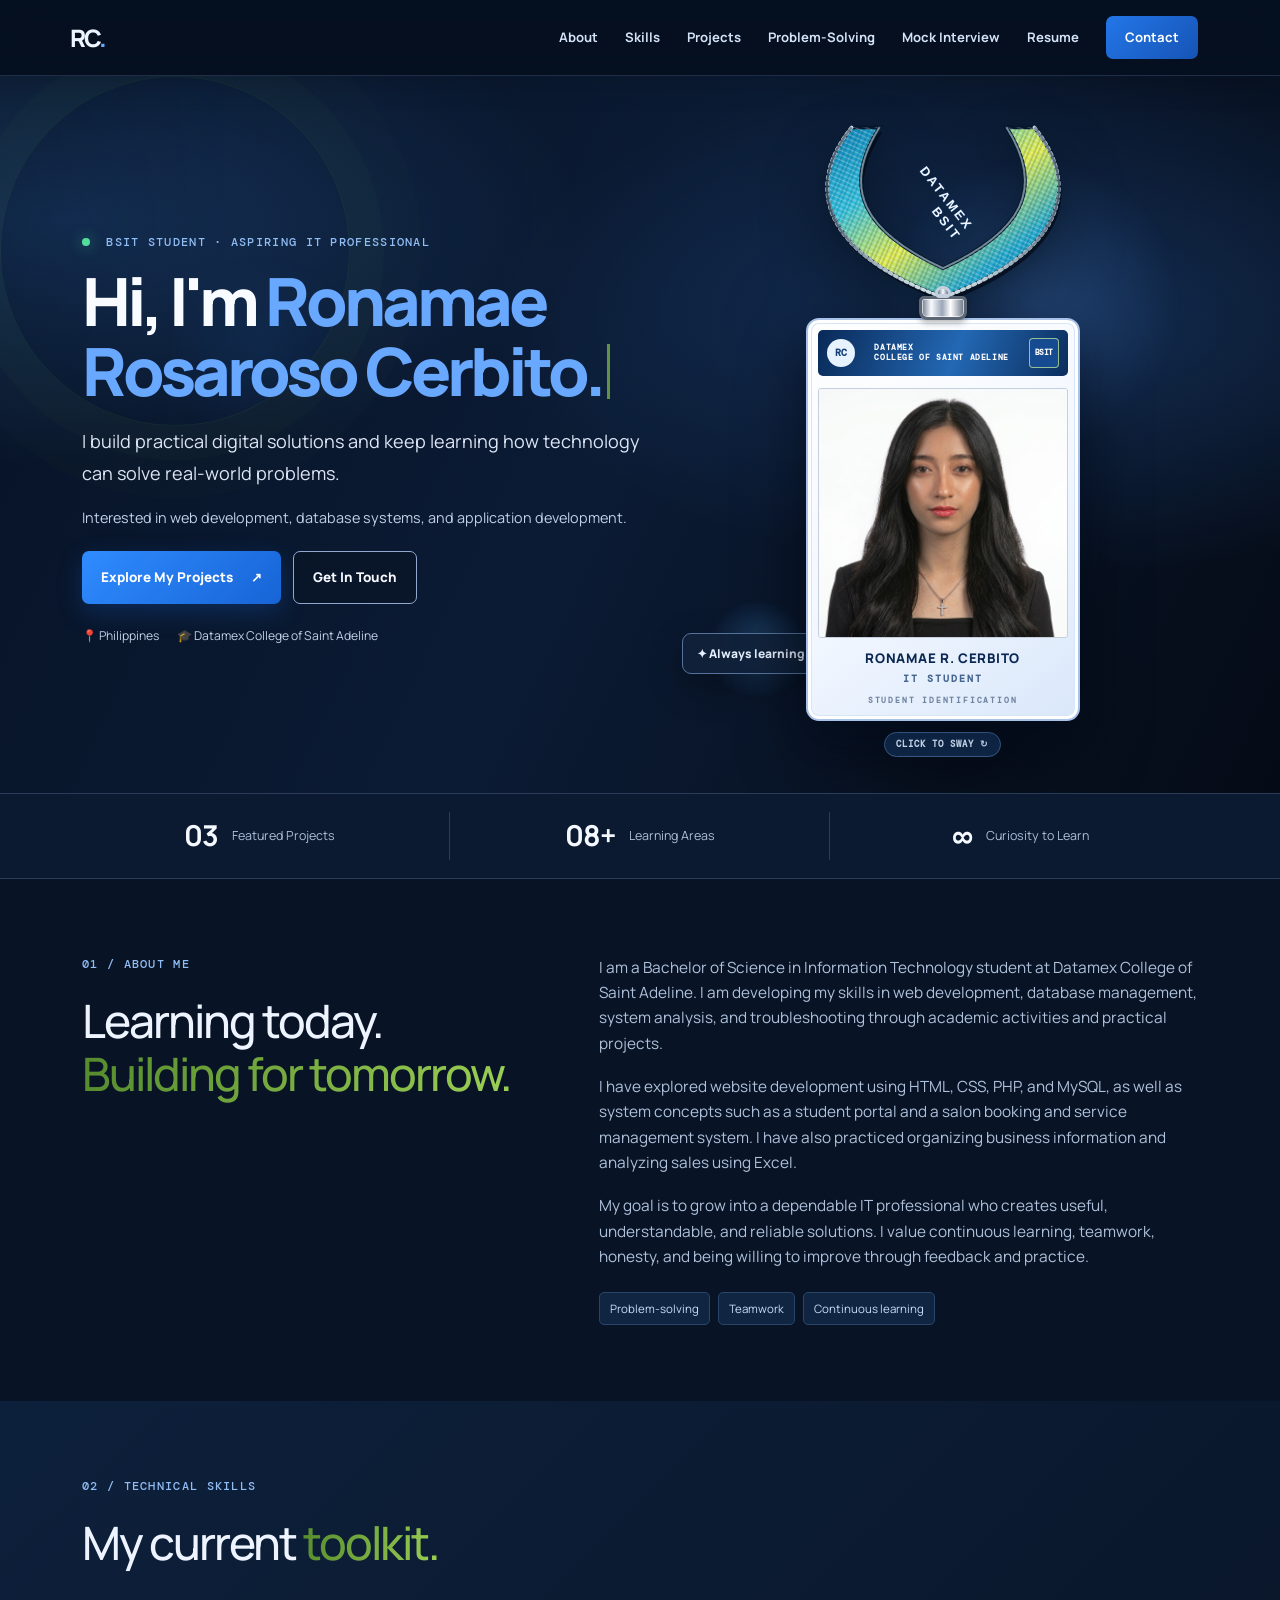
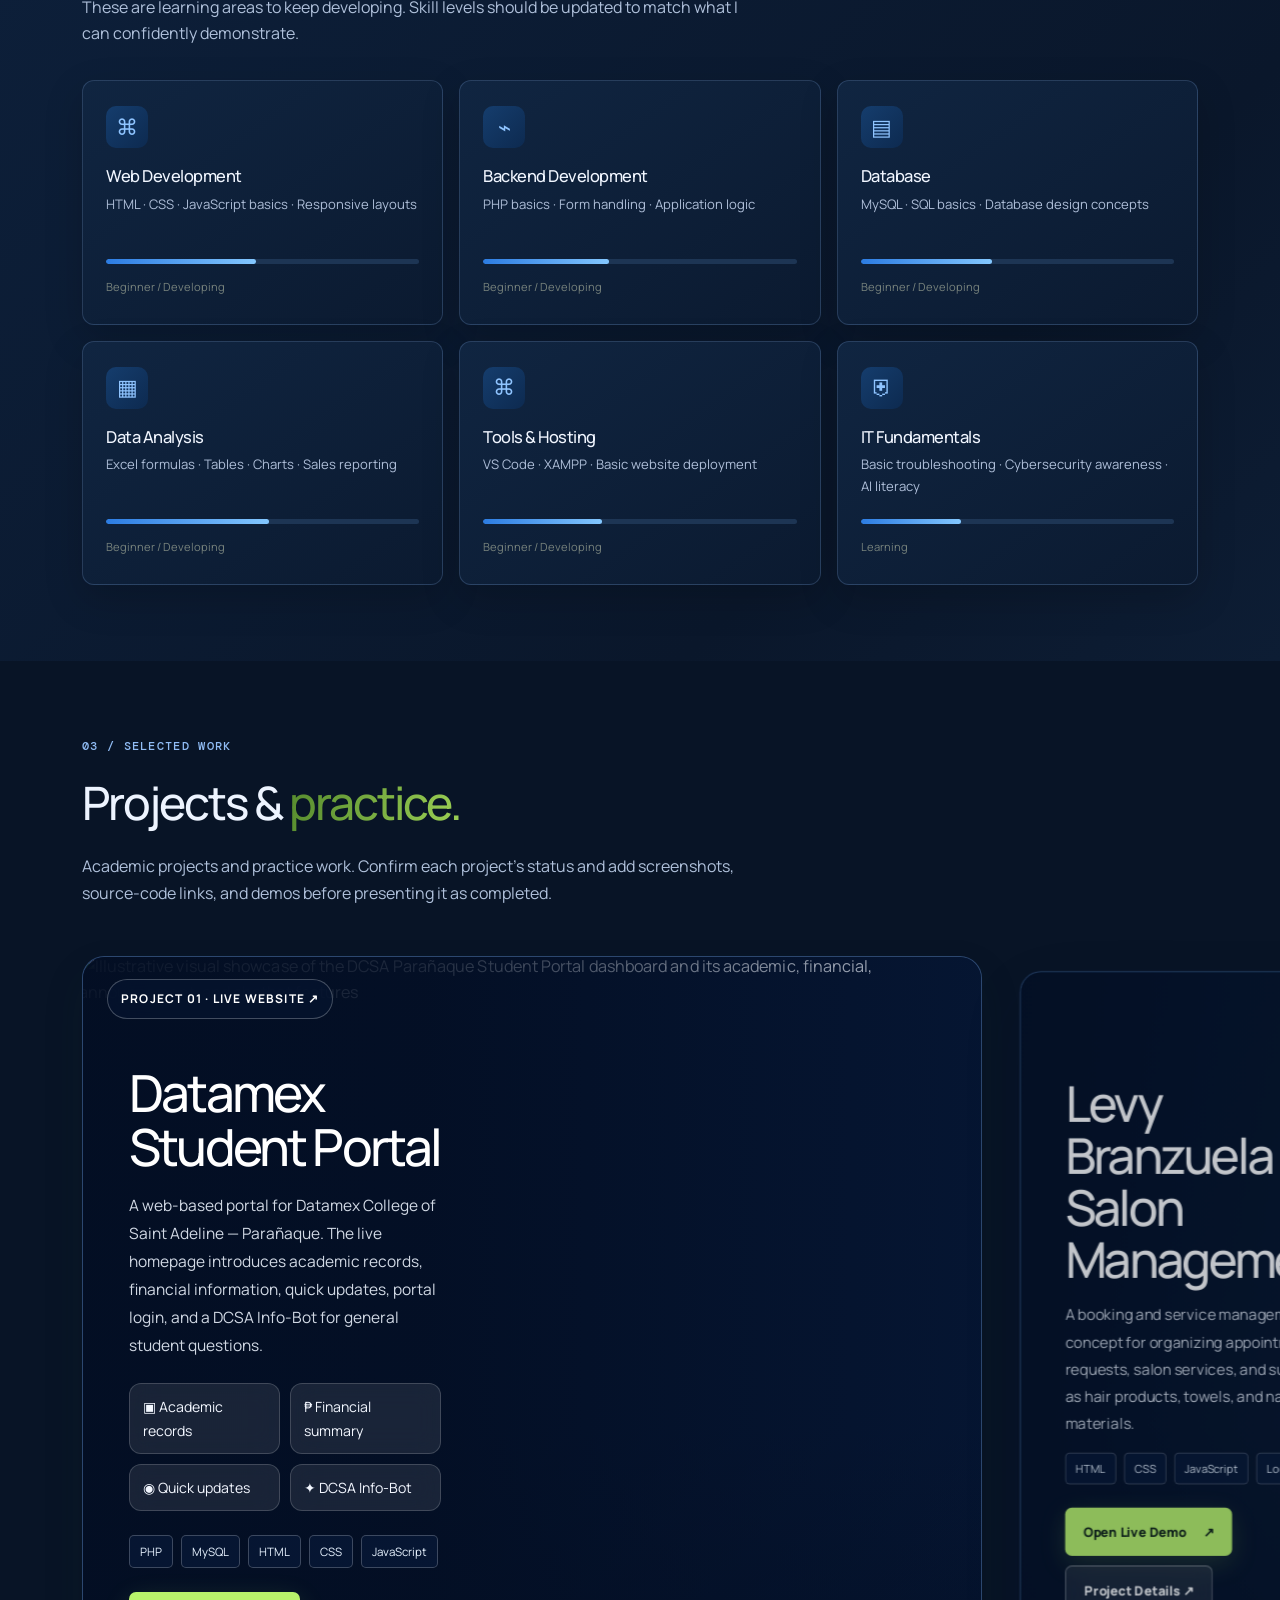
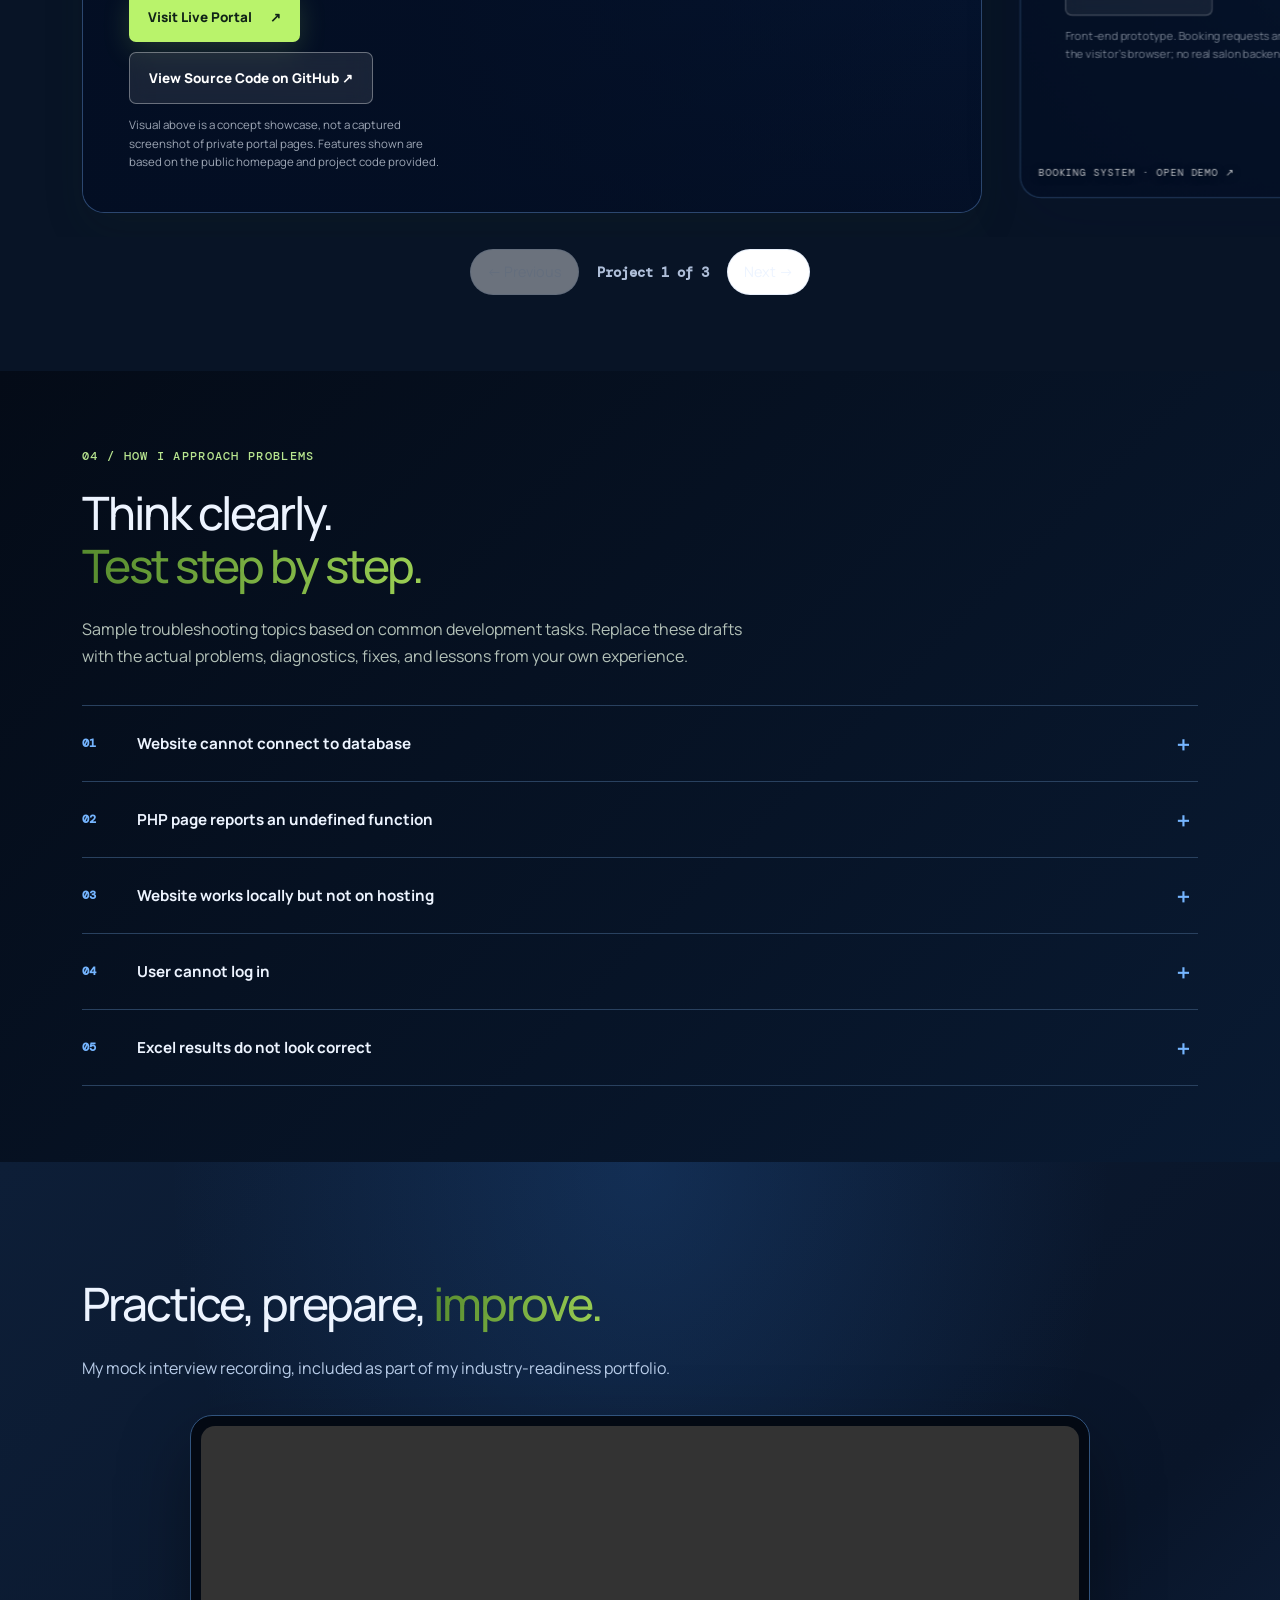
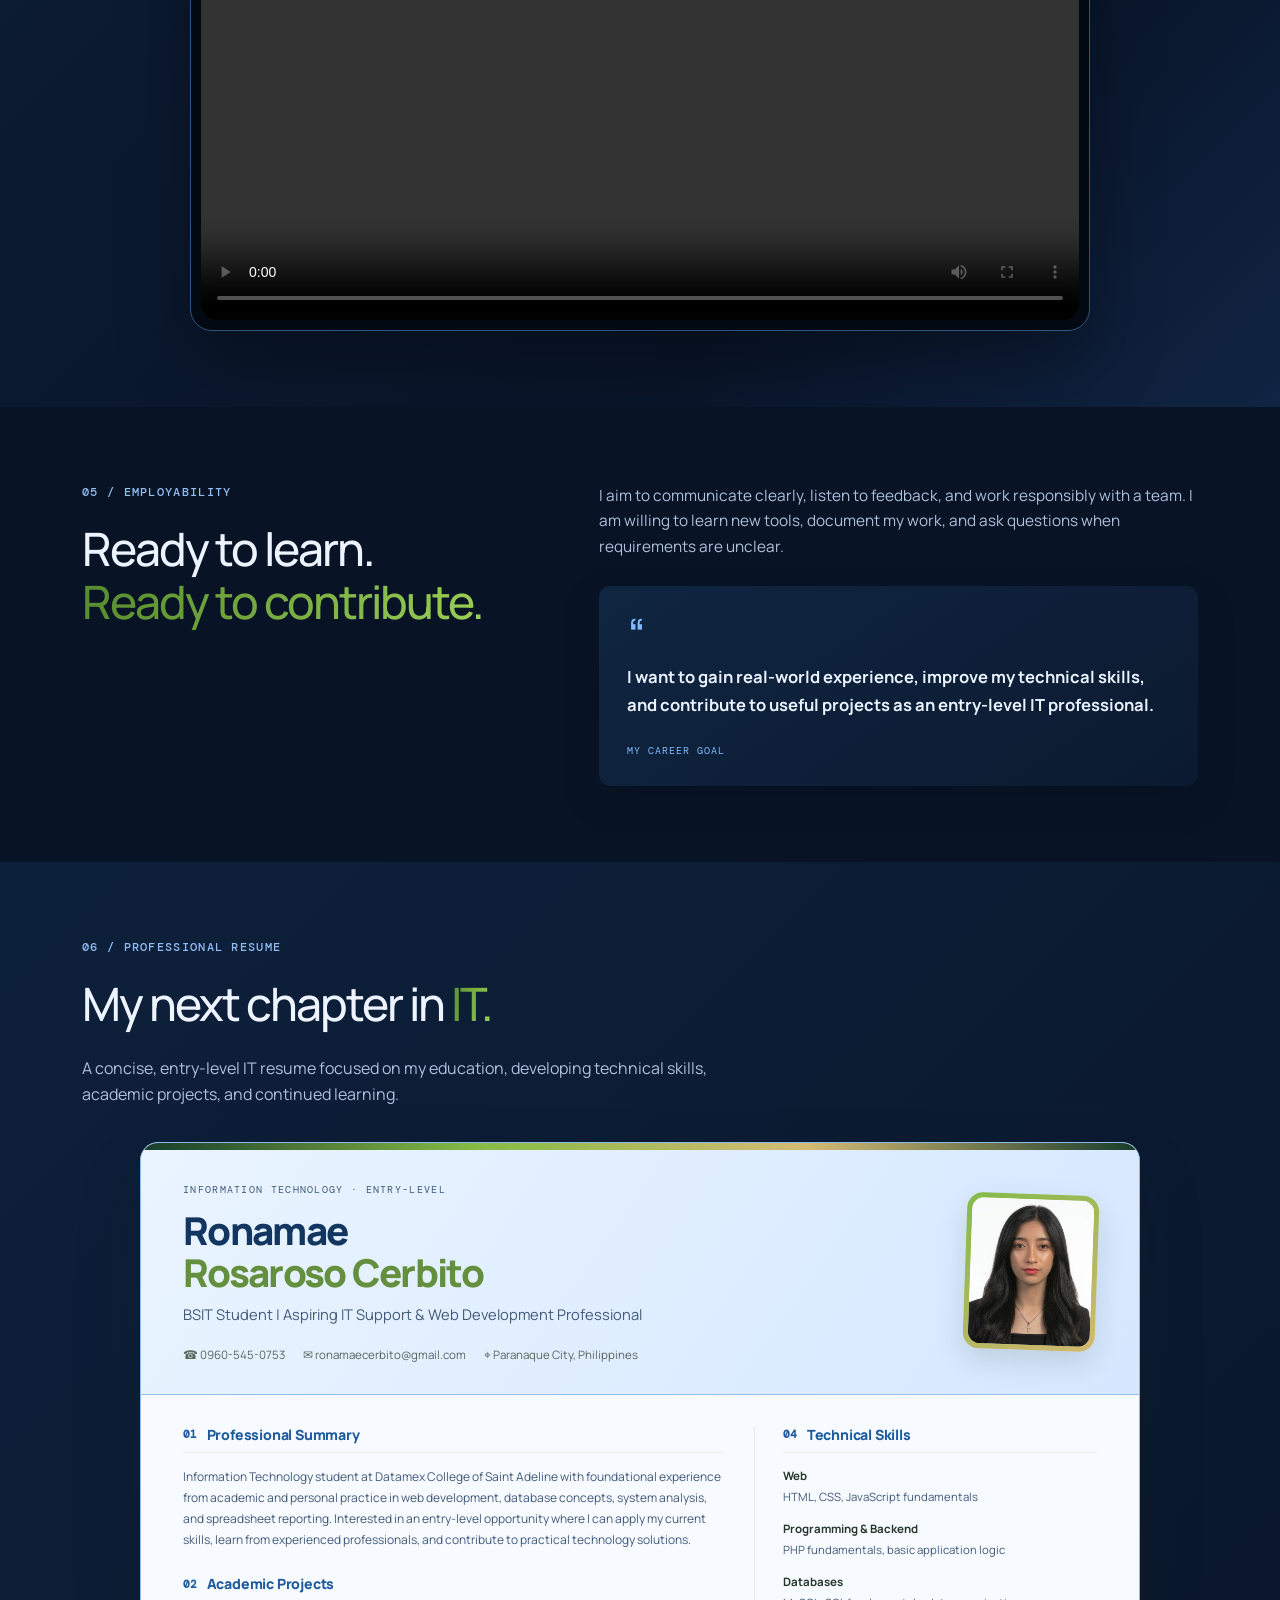
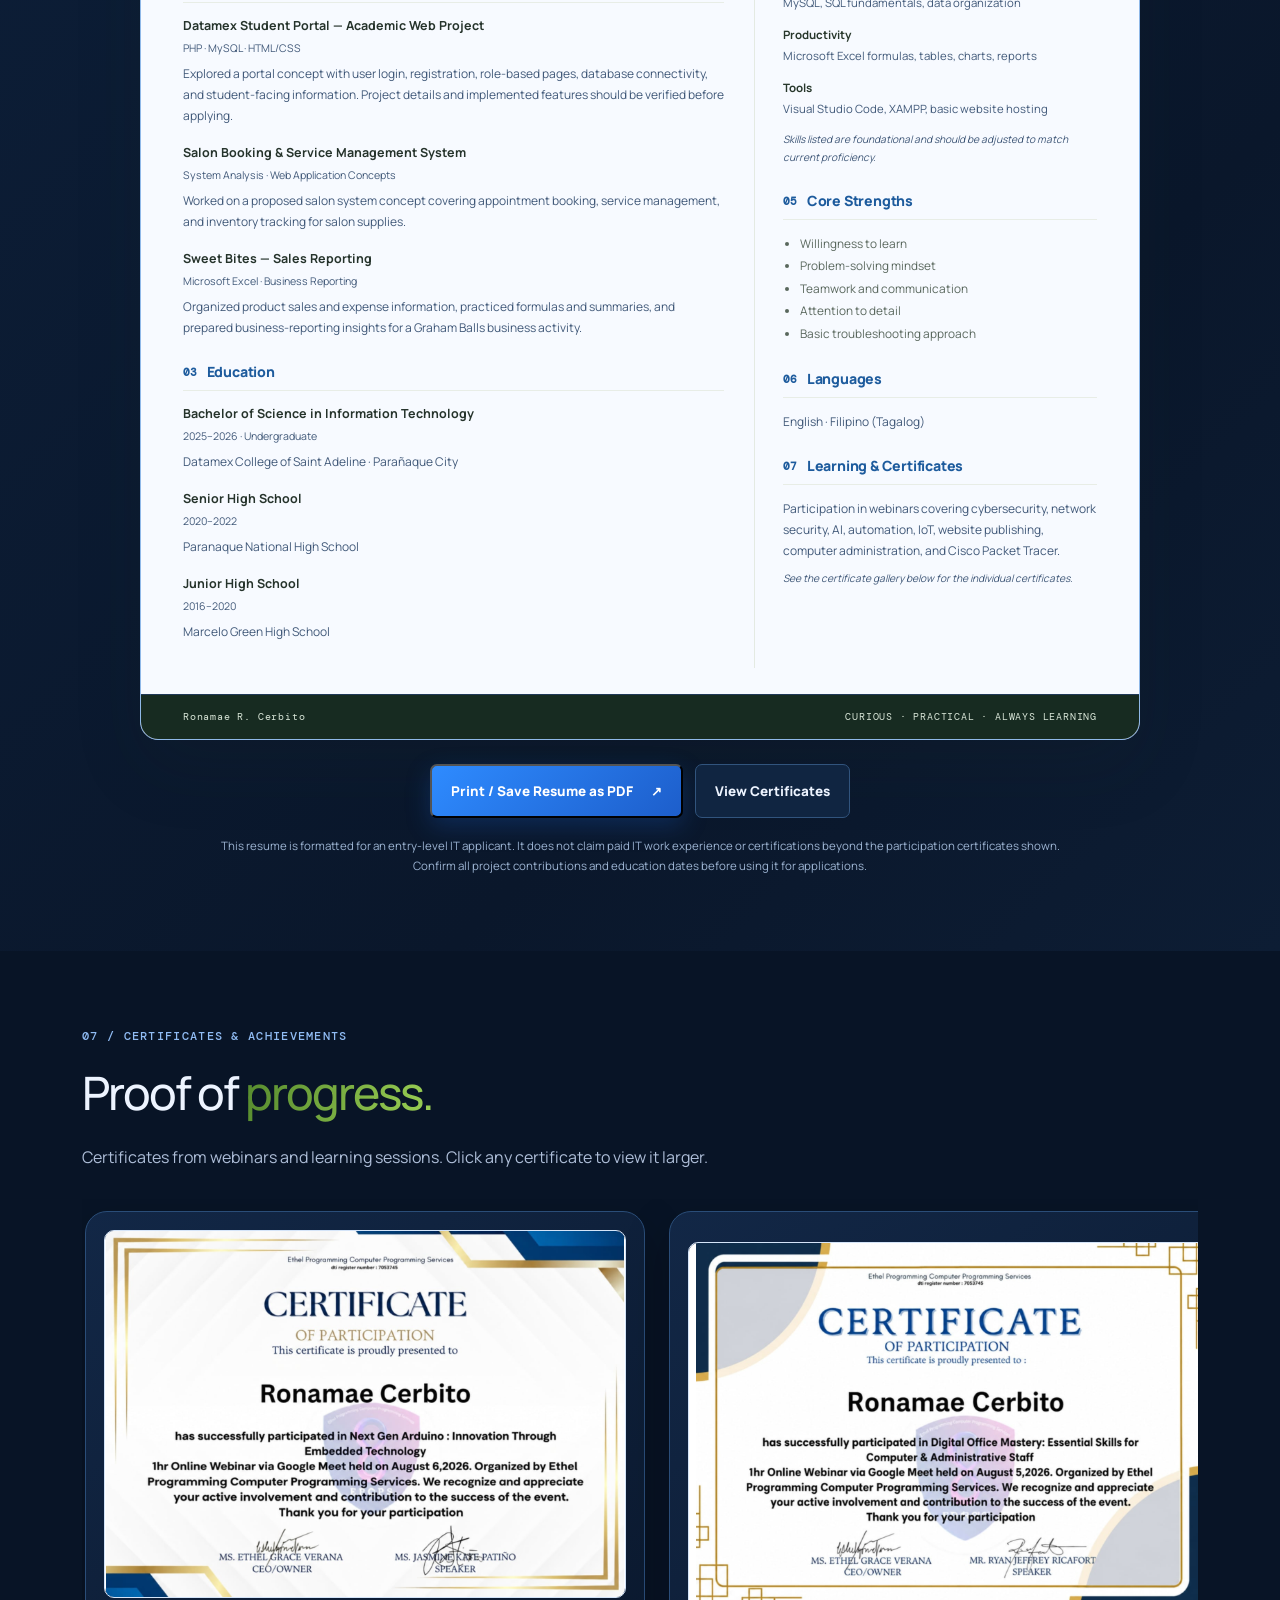
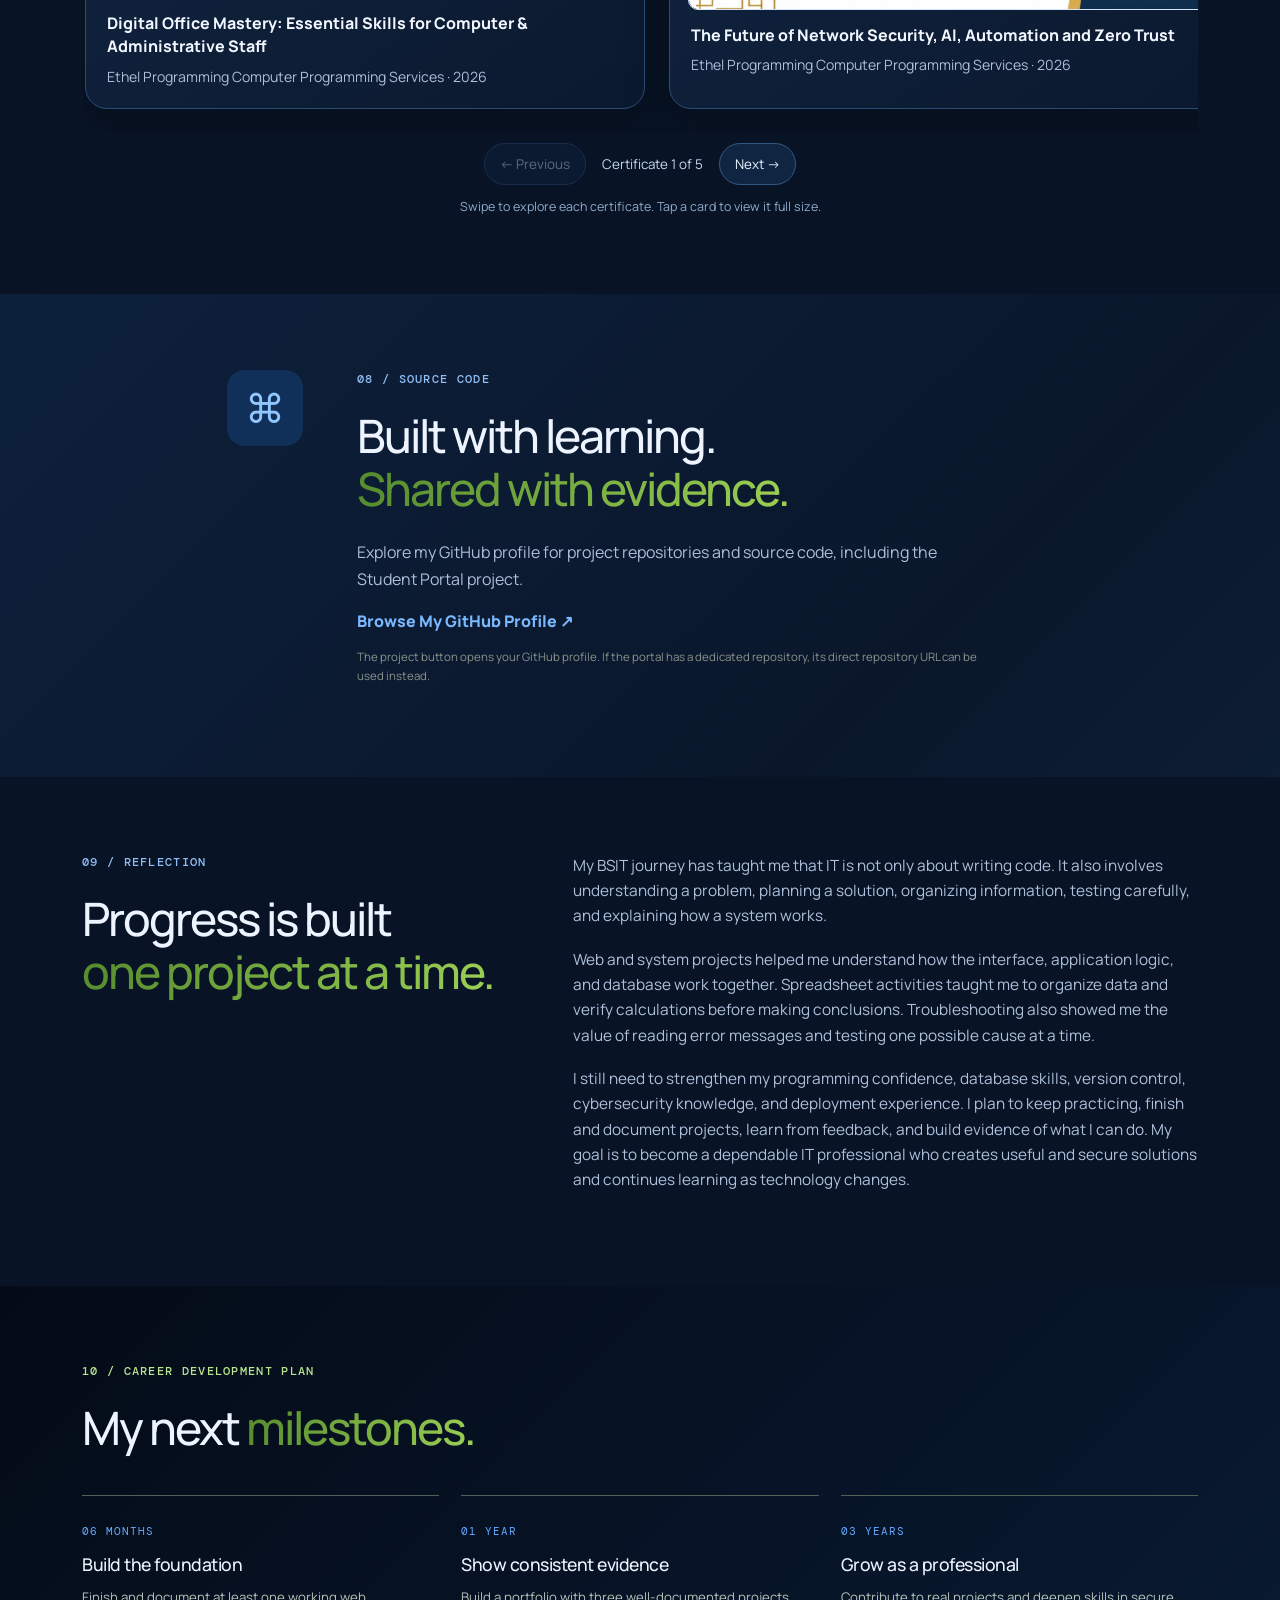
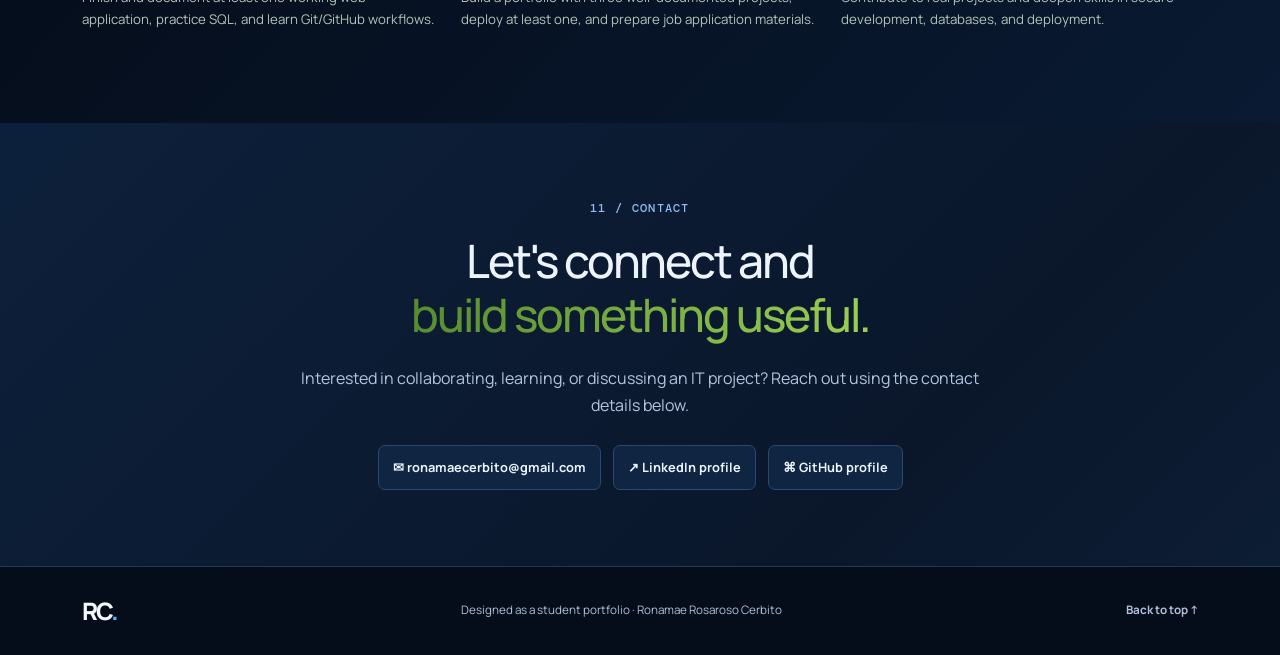
==== index.html @ f90b945e "Update index.html" ====
<!DOCTYPE html>
<html lang="en">
<head>
  <meta charset="UTF-8">
  <meta name="viewport" content="width=device-width, initial-scale=1.0">
  <meta name="description" content="Ronamae Rosaroso Cerbito — BSIT Industry-Ready Professional Portfolio">
  <title>Ronamae Cerbito | BSIT Portfolio</title>
  <link href="https://cdn.jsdelivr.net/npm/bootstrap@5.3.3/dist/css/bootstrap.min.css" rel="stylesheet" integrity="sha384-QWTKZyjpPEjISv5WaRU9OFeRpok6YctnYmDr5pNlyT2bRjXh0JMhjY6hW+ALEwIH" crossorigin="anonymous">
  <link rel="stylesheet" href="style.css">
  <style>
    .hero-art.profile-art { display:flex; align-items:flex-start; justify-content:center; overflow:visible; padding-top:0; }
    .hero-art.profile-art .code-card { display:none; }
    .hero-art.profile-art .id-hanger { position:relative; z-index:3; }
    .hero-art.profile-art .id-card .profile-photo { position:relative; z-index:1; display:block; width:100%; height:250px; max-height:none; object-fit:cover; object-position:center 24%; filter:none; }
    .hero-art.profile-art .tag-bottom { z-index:2; }
    @media print {
      body * { visibility:hidden !important; }
      #resume, #resume * { visibility:visible !important; }
      #resume { position:absolute; left:0; top:0; width:100%; padding:0 !important; background:white !important; }
      #resume > .container > .eyebrow, #resume > .container > h2, #resume > .container > .section-intro, .resume-actions, .resume-help { display:none !important; }
      .resume-document { border:0 !important; box-shadow:none !important; border-radius:0 !important; }
      .resume-heading, .resume-body { padding:18px 22px !important; }
      .resume-photo-frame { width:112px !important; height:132px !important; }
      .resume-block { break-inside:avoid; }
      @page { size:A4; margin:10mm; }
    }
    .salon-demo-link,.sales-demo-link{display:block;text-decoration:none;cursor:pointer}.salon-demo-link:hover,.sales-demo-link:hover{filter:brightness(1.04)}
  </style>


  <style>
    /* Swipeable project cards: consistent showcase format across all projects */
    .projects-carousel{display:flex!important;gap:22px;overflow-x:auto;overflow-y:hidden;scroll-snap-type:x mandatory;scroll-behavior:smooth;overscroll-behavior-x:contain;padding:8px 2px 20px;scrollbar-width:thin;-webkit-overflow-scrolling:touch;align-items:stretch}
    .projects-carousel>.project-card{flex:0 0 100%;min-width:0;scroll-snap-align:start;scroll-snap-stop:always;height:auto}
    .projects-carousel>.project-card .project-content{height:100%}
    .projects-swipe-hint{flex:0 0 100%;order:10;margin:0;text-align:center;color:var(--muted,#777);font-size:.86rem;display:none}
    .projects-carousel-controls{display:flex;align-items:center;justify-content:center;gap:18px;margin:12px auto 0}
    .project-slide-btn{border:1px solid var(--line,#d8dce5);background:var(--surface,#fff);color:inherit;border-radius:999px;padding:10px 16px;font:inherit;font-size:.9rem;cursor:pointer;transition:transform .2s,background .2s}
    .project-slide-btn:hover{transform:translateY(-2px)}.project-slide-btn:disabled{opacity:.4;cursor:not-allowed;transform:none}
    .project-slide-count{font-size:.88rem;color:var(--muted,#777);min-width:90px;text-align:center}
    .project-demo-image{display:flex!important;position:relative;min-height:250px;aspect-ratio:16/7;align-items:center;justify-content:center;overflow:hidden;border-radius:inherit;text-decoration:none}
    .project-demo-image.visual-salon{background:linear-gradient(135deg,#f6e7d8,#d3b69e 55%,#657b68)}
    .project-demo-image.visual-sales{background:linear-gradient(135deg,#e8efff,#c4d7f6 52%,#283d68)}
    .project-demo-image .visual-label{position:absolute;bottom:16px;left:18px;right:18px;text-align:left;color:#fff;text-shadow:0 2px 8px #0008;z-index:2}
    .project-demo-image .salon-circle{font-size:clamp(2.5rem,7vw,5rem);width:clamp(110px,18vw,180px);height:clamp(110px,18vw,180px);display:grid;place-items:center;border-radius:50%;background:#fff9;color:#435b45;box-shadow:0 18px 40px #0002}
    .project-demo-image .salon-lines{position:absolute;right:14%;top:15%;width:20%;opacity:.65}.project-demo-image .salon-lines i{display:block;height:3px;background:#fff;margin:20px 0;border-radius:3px}
    .project-demo-image .chart-bars{height:60%;width:45%;display:flex;align-items:end;justify-content:center;gap:12px}.project-demo-image .chart-bars i{width:12%;border-radius:8px 8px 0 0;background:linear-gradient(#fff,#9bb8ec);box-shadow:0 6px 18px #1a2a5033}
    @media(max-width:700px){.projects-carousel{gap:14px}.projects-carousel>.project-card{flex-basis:100%}.project-demo-image{min-height:190px;aspect-ratio:4/3}.projects-carousel-controls{gap:10px}.project-slide-btn{padding:9px 12px;font-size:.82rem}.projects-swipe-hint{display:block}}
  </style>

</head>
<body>
  <header class="site-header">
    <nav class="nav container" aria-label="Main navigation">
      <a class="brand" href="#home">RC<span>.</span></a>
      <button class="menu-toggle" id="menuToggle" aria-label="Toggle navigation" aria-expanded="false">☰</button>
      <div class="nav-links" id="navLinks">
        <a href="#about">About</a><a href="#skills">Skills</a><a href="#projects">Projects</a>
        <a href="#problem-solving">Problem-Solving</a><a href="#mock-interview">Mock Interview</a><a href="#resume">Resume</a><a href="#contact" class="nav-cta">Contact</a>
      </div>
    </nav>
  </header>

  <main>
    <section class="hero section" id="home">
      <div class="container hero-grid">
        <div class="hero-copy">
          <p class="eyebrow"><span class="status-dot"></span> BSIT STUDENT · ASPIRING IT PROFESSIONAL</p>
          <h1>Hi, I'm <span class="typed-name" id="typedName" data-text="Ronamae Rosaroso Cerbito.">Ronamae Rosaroso Cerbito.</span></h1>
          <p class="hero-lead">I build practical digital solutions and keep learning how technology can solve real-world problems.</p>
          <p class="hero-note">Interested in web development, database systems, and application development.</p>
          <div class="hero-actions">
            <a class="button primary" href="#projects">Explore My Projects <span>↗</span></a>
            <a class="button secondary" href="#contact">Get In Touch</a>
          </div>
          <div class="hero-meta"><span>📍 Philippines</span><span>🎓 Datamex College of Saint Adeline</span></div>
        </div>
        <div class="hero-art profile-art" aria-label="Photo of Welfredo Samong Sumcad">
          <div class="orb orb-one"></div><div class="orb orb-two"></div>
          <button class="id-hanger" id="idHanger" type="button" aria-label="Click to make my ID photo sway" aria-pressed="false">
            <svg class="id-lace-loop" viewBox="0 0 260 154" aria-hidden="true">
              <defs>
                <linearGradient id="laceBlue" x1="0" y1="0" x2="1" y2="1">
                  <stop offset="0" stop-color="#087db4"/>
                  <stop offset=".28" stop-color="#32c1df"/>
                  <stop offset=".52" stop-color="#e5ed4c"/>
                  <stop offset=".76" stop-color="#20a9d1"/>
                  <stop offset="1" stop-color="#075b91"/>
                </linearGradient>
                <pattern id="laceWeave" width="7" height="7" patternUnits="userSpaceOnUse" patternTransform="rotate(24)">
                  <rect width="7" height="7" fill="transparent"/>
                  <path d="M0 1 H7 M0 4.5 H7" stroke="#f5ffff" stroke-opacity=".34" stroke-width="1"/>
                  <path d="M1.5 0 V7 M5.5 0 V7" stroke="#06263a" stroke-opacity=".28" stroke-width="1"/>
                </pattern>
                <linearGradient id="laceShade" x1="0" y1="0" x2="1" y2="0">
                  <stop offset="0" stop-color="#071d35" stop-opacity=".72"/>
                  <stop offset=".48" stop-color="#ffffff" stop-opacity=".12"/>
                  <stop offset="1" stop-color="#071d35" stop-opacity=".62"/>
                </linearGradient>
              </defs>
              <path class="lace-shadow" d="M58 5 C20 52 35 104 130 139 C225 104 240 52 202 5 L180 5 C211 54 192 87 130 116 C68 87 49 54 80 5 Z"/>
              <path class="lace-ribbon" d="M58 5 C20 52 35 104 130 139 C225 104 240 52 202 5 L180 5 C211 54 192 87 130 116 C68 87 49 54 80 5 Z"/>
              <path d="M58 5 C20 52 35 104 130 139 C225 104 240 52 202 5 L180 5 C211 54 192 87 130 116 C68 87 49 54 80 5 Z" fill="url(#laceWeave)" opacity=".98"/>
              <path d="M58 5 C20 52 35 104 130 139 C225 104 240 52 202 5" fill="none" stroke="#e8fbff" stroke-opacity=".85" stroke-width="2.8" stroke-dasharray="2 2.8" stroke-linecap="round"/>
              <path d="M80 5 C49 54 68 87 130 116 C192 87 211 54 180 5" fill="none" stroke="#062c43" stroke-opacity=".82" stroke-width="2.5" stroke-dasharray="2 2.8" stroke-linecap="round"/>
              <path d="M58 5 C20 52 35 104 130 139 C225 104 240 52 202 5" fill="none" stroke="url(#laceShade)" stroke-width="2"/>
              <path d="M80 5 C49 54 68 87 130 116 C192 87 211 54 180 5" fill="none" stroke="#fff" stroke-opacity=".45" stroke-width="1.5"/>
              <text x="130" y="63" text-anchor="middle" transform="rotate(52 130 63)" class="lace-print">DATAMEX</text>
              <text x="130" y="83" text-anchor="middle" transform="rotate(52 130 83)" class="lace-print">BSIT</text>
            </svg>
            <span class="id-clip" aria-hidden="true"></span>
            <span class="id-card">
              <span class="id-card-top"><span class="id-card-logo">RC</span><span>DATAMEX<br>COLLEGE OF SAINT ADELINE</span><span class="id-card-bsit">BSIT</span></span>
              <img src="image.png" alt="Ronamae Rosaroso Cerbito" class="profile-photo">
              <span class="id-card-name">RONAMAE R. CERBITO</span>
              <span class="id-card-role">IT STUDENT</span>
            </span>
            <span class="id-hint">CLICK TO SWAY ↻</span>
          </button>
          <div class="floating-tag tag-bottom">✦ Always learning</div>
        </div>
      </div>
    </section>

    <section class="quick-stats">
      <div class="container stats-grid">
        <div><strong>03</strong><span>Featured Projects</span></div>
        <div><strong>08+</strong><span>Learning Areas</span></div>
        <div><strong>∞</strong><span>Curiosity to Learn</span></div>
      </div>
    </section>

    <section class="section" id="about">
      <div class="container two-col">
        <div><p class="eyebrow">01 / ABOUT ME</p><h2>Learning today.<br><span>Building for tomorrow.</span></h2></div>
        <div class="prose">
          <p>I am a Bachelor of Science in Information Technology student at Datamex College of Saint Adeline. I am developing my skills in web development, database management, system analysis, and troubleshooting through academic activities and practical projects.</p>
          <p>I have explored website development using HTML, CSS, PHP, and MySQL, as well as system concepts such as a student portal and a salon booking and service management system. I have also practiced organizing business information and analyzing sales using Excel.</p>
          <p>My goal is to grow into a dependable IT professional who creates useful, understandable, and reliable solutions. I value continuous learning, teamwork, honesty, and being willing to improve through feedback and practice.</p>
          <div class="value-tags"><span>Problem-solving</span><span>Teamwork</span><span>Continuous learning</span></div>
        </div>
      </div>
    </section>

    <section class="section section-muted" id="skills">
      <div class="container">
        <p class="eyebrow">02 / TECHNICAL SKILLS</p><h2>My current <span>toolkit.</span></h2>
        <p class="section-intro">These are learning areas to keep developing. Skill levels should be updated to match what I can confidently demonstrate.</p>
        <div class="skills-grid">
          <article class="skill-card"><div class="skill-icon">⌘</div><h3>Web Development</h3><p>HTML · CSS · JavaScript basics · Responsive layouts</p><div class="skill-level"><span style="width:48%"></span></div><small>Beginner / Developing</small></article>
          <article class="skill-card"><div class="skill-icon">⌁</div><h3>Backend Development</h3><p>PHP basics · Form handling · Application logic</p><div class="skill-level"><span style="width:40%"></span></div><small>Beginner / Developing</small></article>
          <article class="skill-card"><div class="skill-icon">▤</div><h3>Database</h3><p>MySQL · SQL basics · Database design concepts</p><div class="skill-level"><span style="width:42%"></span></div><small>Beginner / Developing</small></article>
          <article class="skill-card"><div class="skill-icon">▦</div><h3>Data Analysis</h3><p>Excel formulas · Tables · Charts · Sales reporting</p><div class="skill-level"><span style="width:52%"></span></div><small>Beginner / Developing</small></article>
          <article class="skill-card"><div class="skill-icon">⌘</div><h3>Tools & Hosting</h3><p>VS Code · XAMPP · Basic website deployment</p><div class="skill-level"><span style="width:38%"></span></div><small>Beginner / Developing</small></article>
          <article class="skill-card"><div class="skill-icon">⛨</div><h3>IT Fundamentals</h3><p>Basic troubleshooting · Cybersecurity awareness · AI literacy</p><div class="skill-level"><span style="width:32%"></span></div><small>Learning</small></article>
        </div>
      </div>
    </section>

    <section class="section" id="projects">
      <div class="container">
        <p class="eyebrow">03 / SELECTED WORK</p><h2>Projects & <span>practice.</span></h2>
        <p class="section-intro">Academic projects and practice work. Confirm each project's status and add screenshots, source-code links, and demos before presenting it as completed.</p>
        <div class="projects-grid projects-carousel" id="projectsCarousel" aria-label="Swipe through portfolio projects">
          <p class="projects-swipe-hint">← Swipe or scroll to explore all 3 projects →</p>
          <article class="project-card project-featured project-portal-showcase">
            <a class="portal-showcase-image" href="https://welfredo.github.io/DCSA-STUDENT-PORTAL/" target="_blank" rel="noopener" aria-label="Open the live Datamex student portal"><img src="student-portal-showcase.png" alt="Illustrative visual showcase of the DCSA Parañaque Student Portal dashboard and its academic, financial, announcement, and chatbot features"><span class="portal-image-badge">PROJECT 01 · LIVE WEBSITE ↗</span></a>
            <div class="project-content"><div class="project-type">01 · WEB / APPLICATION</div><h3>Datamex Student Portal</h3><p>A web-based portal for Datamex College of Saint Adeline — Parañaque. The live homepage introduces academic records, financial information, quick updates, portal login, and a DCSA Info-Bot for general student questions.</p><div class="portal-feature-list"><span>▣ Academic records</span><span>₱ Financial summary</span><span>◉ Quick updates</span><span>✦ DCSA Info-Bot</span></div><div class="tech-tags"><span>PHP</span><span>MySQL</span><span>HTML</span><span>CSS</span><span>JavaScript</span></div><div class="portal-actions"><a class="button primary" href="https://welfredo.github.io/DCSA-STUDENT-PORTAL/">Visit Live Portal <span>↗</span></a><a class="button secondary" href="https://github.com/welfredo/DCSA-STUDENT-PORTAL" target="_blank" rel="noopener">View Source Code on GitHub ↗</a></div><p class="project-status">Visual above is a concept showcase, not a captured screenshot of private portal pages. Features shown are based on the public homepage and project code provided.</p></div>
          </article>
          <article class="project-card project-featured project-portal-showcase">
            <a class="portal-showcase-image project-demo-image project-visual visual-salon salon-demo-link" href="https://welfredo.github.io/Levy-Branzuela/" aria-label="Open Levy Branzuela Salon demo"><div class="salon-circle">LB<span>✦</span></div><div class="salon-lines"><i></i><i></i><i></i></div><span class="visual-label">BOOKING SYSTEM · OPEN DEMO ↗</span></a>
            <div class="project-content"><div class="project-type">02 · WEB / SYSTEM MANAGEMENT</div><h3>Levy Branzuela Salon Management</h3><p>A booking and service management system concept for organizing appointment requests, salon services, and supplies such as hair products, towels, and nail-care materials.</p><div class="tech-tags"><span>HTML</span><span>CSS</span><span>JavaScript</span><span>Local Storage</span></div><div class="portal-actions"><a class="button primary" href="https://welfredo.github.io/Levy-Branzuela/">Open Live Demo <span>↗</span></a><a class="button secondary" href="https://github.com/welfredo/Levy-Branzuela" target="_blank" rel="noopener noreferrer">Project Details ↗</a></div><p class="project-status">Front-end prototype. Booking requests are saved only in the visitor's browser; no real salon backend is connected.</p></div>
          </article>
          <article class="project-card project-featured project-portal-showcase">
            <a class="portal-showcase-image project-demo-image project-visual visual-sales sales-demo-link" href="https://welfredo.github.io/Data-Analysis/" aria-label="Open Online Store Sales Analysis dashboard"><div class="chart-bars"><i style="height:35%"></i><i style="height:62%"></i><i style="height:48%"></i><i style="height:85%"></i><i style="height:70%"></i></div><span class="visual-label">BUSINESS ANALYTICS · OPEN DASHBOARD ↗</span></a>
            <div class="project-content"><div class="project-type">03 · DATA / EXCEL ANALYTICS</div><h3>Online Store Sales Analysis</h3><p>An interactive dashboard based on the Case Study 2 workbook, exploring order sales, categories, products, customer types, and payment methods.</p><div class="tech-tags"><span>Excel</span><span>Data Cleaning</span><span>Charts</span><span>JavaScript</span></div><div class="portal-actions"><a class="button primary" href="https://welfredo.github.io/Data-Analysis/">Open Dashboard <span>↗</span></a><a class="button secondary" href="https://github.com/welfredo/Data-Analysis" target="_blank" rel="noopener noreferrer">Project Details ↗</a></div><p class="project-status">Based on the 50 transaction rows in the submitted workbook. Dashboard is a demonstration, not a live store.</p></div>
          </article>
        </div>
        <div class="projects-carousel-controls" aria-label="Project navigation">
          <button type="button" class="project-slide-btn" id="projectPrev" aria-label="Previous project">← Previous</button>
          <span class="project-slide-count" id="projectSlideCount" aria-live="polite">Project 1 of 3</span>
          <button type="button" class="project-slide-btn" id="projectNext" aria-label="Next project">Next →</button>
        </div>
      </div>
    </section>

    <section class="section section-dark" id="problem-solving">
      <div class="container">
        <p class="eyebrow">04 / HOW I APPROACH PROBLEMS</p><h2>Think clearly.<br><span>Test step by step.</span></h2>
        <p class="section-intro">Sample troubleshooting topics based on common development tasks. Replace these drafts with the actual problems, diagnostics, fixes, and lessons from your own experience.</p>
        <div class="cases">
          <details><summary><span>01</span> Website cannot connect to database <b>＋</b></summary><div class="case-body"><p><strong>Possible causes:</strong> MySQL service is stopped or connection details are incorrect.</p><p><strong>Diagnostic approach:</strong> Check service status, database name, credentials, host, and error logs.</p><p><strong>Lesson:</strong> Verify configuration and test the connection before changing unrelated code.</p></div></details>
          <details><summary><span>02</span> PHP page reports an undefined function <b>＋</b></summary><div class="case-body"><p><strong>Possible causes:</strong> Missing function definition, incorrect spelling, or an include file that was not loaded.</p><p><strong>Diagnostic approach:</strong> Search for the function and inspect include/require paths and load order.</p><p><strong>Lesson:</strong> Read the error carefully and isolate the smallest failing part.</p></div></details>
          <details><summary><span>03</span> Website works locally but not on hosting <b>＋</b></summary><div class="case-body"><p><strong>Possible causes:</strong> File paths, case-sensitive filenames, missing files, or hosting database settings.</p><p><strong>Diagnostic approach:</strong> Compare local and hosted configuration and inspect available error logs.</p><p><strong>Lesson:</strong> Test the deployed version and document configuration differences.</p></div></details>
          <details><summary><span>04</span> User cannot log in <b>＋</b></summary><div class="case-body"><p><strong>Possible causes:</strong> Validation errors, incorrect credentials, or an authentication/database issue.</p><p><strong>Diagnostic approach:</strong> Test valid and invalid inputs and review server-side validation without exposing passwords.</p><p><strong>Lesson:</strong> Authentication must be tested securely, not just visually.</p></div></details>
          <details><summary><span>05</span> Excel results do not look correct <b>＋</b></summary><div class="case-body"><p><strong>Possible causes:</strong> Incorrect formula ranges, duplicate rows, or numbers stored as text.</p><p><strong>Diagnostic approach:</strong> Inspect the data, verify formula ranges, and compare sample results manually.</p><p><strong>Lesson:</strong> Clean data and independently verify important calculations.</p></div></details>
        </div>
      </div>
    </section>

    <section class="section section-muted mock-interview-section" id="mock-interview">
      <div class="container">
        <p class="eyebrow">05 / MOCK INTERVIEW</p>
        <h2>Practice, prepare, <span>improve.</span></h2>
        <p class="section-intro">My mock interview recording, included as part of my industry-readiness portfolio.</p>
        <div class="mock-interview-video-wrap">
          <video class="mock-interview-video" controls preload="metadata" playsinline>
            <source src="mock-interview.mp4" type="video/mp4">
            Your browser does not support the video element.
          </video>
        </div>
      </div>
    </section>

    <section class="section" id="employability">
      <div class="container two-col">
        <div><p class="eyebrow">05 / EMPLOYABILITY</p><h2>Ready to learn.<br><span>Ready to contribute.</span></h2></div>
        <div class="prose"><p>I aim to communicate clearly, listen to feedback, and work responsibly with a team. I am willing to learn new tools, document my work, and ask questions when requirements are unclear.</p><div class="interview-card"><span class="quote-mark">“</span><p>I want to gain real-world experience, improve my technical skills, and contribute to useful projects as an entry-level IT professional.</p><small>MY CAREER GOAL</small></div></div>
      </div>
    </section>

    <section class="section section-muted resume-section" id="resume">
      <div class="container">
        <p class="eyebrow">06 / PROFESSIONAL RESUME</p>
        <h2>My next chapter in <span>IT.</span></h2>
        <p class="section-intro">A concise, entry-level IT resume focused on my education, developing technical skills, academic projects, and continued learning.</p>
        <article class="resume-document">
          <header class="resume-heading">
            <div class="resume-identity">
              <p class="resume-kicker">INFORMATION TECHNOLOGY · ENTRY-LEVEL</p>
              <h3>Ronamae <span>Rosaroso Cerbito</span></h3>
              <p class="resume-role">BSIT Student | Aspiring IT Support & Web Development Professional</p>
              <div class="resume-contact"><span>☎ 0960-545-0753</span><span>✉ ronamaecerbito@gmail.com</span><span>⌖ Paranaque City, Philippines</span></div>
            </div>
            <div class="resume-photo-frame"><img src="image.png" alt="Professional portrait of Ronamae Rosaroso Cerbito"></div>
          </header>
          <div class="resume-body">
            <div class="resume-main-column">
              <section class="resume-block"><h4><span>01</span> Professional Summary</h4><p>Information Technology student at Datamex College of Saint Adeline with foundational experience from academic and personal practice in web development, database concepts, system analysis, and spreadsheet reporting. Interested in an entry-level opportunity where I can apply my current skills, learn from experienced professionals, and contribute to practical technology solutions.</p></section>
              <section class="resume-block"><h4><span>02</span> Academic Projects</h4>
                <div class="resume-item"><div class="resume-item-top"><strong>Datamex Student Portal — Academic Web Project</strong><small>PHP · MySQL · HTML/CSS</small></div><p>Explored a portal concept with user login, registration, role-based pages, database connectivity, and student-facing information. Project details and implemented features should be verified before applying.</p></div>
                <div class="resume-item"><div class="resume-item-top"><strong>Salon Booking & Service Management System</strong><small>System Analysis · Web Application Concepts</small></div><p>Worked on a proposed salon system concept covering appointment booking, service management, and inventory tracking for salon supplies.</p></div>
                <div class="resume-item"><div class="resume-item-top"><strong>Sweet Bites — Sales Reporting</strong><small>Microsoft Excel · Business Reporting</small></div><p>Organized product sales and expense information, practiced formulas and summaries, and prepared business-reporting insights for a Graham Balls business activity.</p></div>
              </section>
              <section class="resume-block"><h4><span>03</span> Education</h4>
                <div class="resume-item"><div class="resume-item-top"><strong>Bachelor of Science in Information Technology</strong><small>2025–2026 · Undergraduate</small></div><p>Datamex College of Saint Adeline · Parañaque City</p></div>
                <div class="resume-item"><div class="resume-item-top"><strong>Senior High School</strong><small>2020–2022</small></div><p>Paranaque National High School</p></div>
                <div class="resume-item"><div class="resume-item-top"><strong>Junior High School</strong><small>2016–2020</small></div><p>Marcelo Green High School</p></div>
              </section>
            </div>
            <aside class="resume-side-column">
              <section class="resume-block"><h4><span>04</span> Technical Skills</h4><div class="resume-skill"><strong>Web</strong><p>HTML, CSS, JavaScript fundamentals</p></div><div class="resume-skill"><strong>Programming & Backend</strong><p>PHP fundamentals, basic application logic</p></div><div class="resume-skill"><strong>Databases</strong><p>MySQL, SQL fundamentals, data organization</p></div><div class="resume-skill"><strong>Productivity</strong><p>Microsoft Excel formulas, tables, charts, reports</p></div><div class="resume-skill"><strong>Tools</strong><p>Visual Studio Code, XAMPP, basic website hosting</p></div><p class="resume-disclaimer">Skills listed are foundational and should be adjusted to match current proficiency.</p></section>
              <section class="resume-block"><h4><span>05</span> Core Strengths</h4><ul class="resume-list-bullets"><li>Willingness to learn</li><li>Problem-solving mindset</li><li>Teamwork and communication</li><li>Attention to detail</li><li>Basic troubleshooting approach</li></ul></section>
              <section class="resume-block"><h4><span>06</span> Languages</h4><p>English · Filipino (Tagalog)</p></section>
              <section class="resume-block"><h4><span>07</span> Learning & Certificates</h4><p>Participation in webinars covering cybersecurity, network security, AI, automation, IoT, website publishing, computer administration, and Cisco Packet Tracer.</p><p class="resume-disclaimer">See the certificate gallery below for the individual certificates.</p></section>
            </aside>
          </div>
          <footer class="resume-footer"><span>Ronamae R. Cerbito</span><span>CURIOUS · PRACTICAL · ALWAYS LEARNING</span></footer>
        </article>
        <div class="resume-actions"><button class="button primary resume-print" type="button" onclick="window.print()">Print / Save Resume as PDF <span>↗</span></button><a class="button secondary" href="#certificates">View Certificates</a></div>
        <p class="resume-help">This resume is formatted for an entry-level IT applicant. It does not claim paid IT work experience or certifications beyond the participation certificates shown. Confirm all project contributions and education dates before using it for applications.</p>
      </div>
    </section>

    <section class="section" id="certificates">
      <div class="container"><p class="eyebrow">07 / CERTIFICATES & ACHIEVEMENTS</p><h2>Proof of <span>progress.</span></h2><p class="certificate-intro">Certificates from webinars and learning sessions. Click any certificate to view it larger.</p>
        <div class="certificate-carousel" id="certificateCarousel" aria-label="Swipe through certificates"><div class="certificate-grid">
          <button class="certificate-card" type="button" data-certificate="certificate-1.png" aria-label="View certificate: Digital Office Mastery: Essential Skills for Computer & Administrative Staff">
            <span class="certificate-image-wrap"><img src="certificate-1.png" alt="Certificate of participation: Digital Office Mastery: Essential Skills for Computer & Administrative Staff" loading="lazy"><span class="certificate-zoom">⤢ Click to enlarge</span></span>
            <span class="certificate-title">Digital Office Mastery: Essential Skills for Computer & Administrative Staff</span><span class="certificate-org">Ethel Programming Computer Programming Services · 2026</span>
          </button>
          <button class="certificate-card" type="button" data-certificate="certificate-2.png" aria-label="View certificate: The Future of Network Security, AI, Automation and Zero Trust">
            <span class="certificate-image-wrap"><img src="certificate-2.png" alt="Certificate of participation: The Future of Network Security, AI, Automation and Zero Trust" loading="lazy"><span class="certificate-zoom">⤢ Click to enlarge</span></span>
            <span class="certificate-title">The Future of Network Security, AI, Automation and Zero Trust</span><span class="certificate-org">Ethel Programming Computer Programming Services · 2026</span>
          </button>
          <button class="certificate-card" type="button" data-certificate="certificate-3.png" aria-label="View certificate: Code, Create, Deploy: A Hands-on Introduction to Building and Publishing Website">
            <span class="certificate-image-wrap"><img src="certificate-3.png" alt="Certificate of participation: Code, Create, Deploy: A Hands-on Introduction to Building and Publishing Website" loading="lazy"><span class="certificate-zoom">⤢ Click to enlarge</span></span>
            <span class="certificate-title">Code, Create, Deploy: A Hands-on Introduction to Building and Publishing Website</span><span class="certificate-org">Ethel Programming Computer Programming Services · 2026</span>
          </button>
          <button class="certificate-card" type="button" data-certificate="certificate-4.png" aria-label="View certificate: Cyber Frontlines 2026: Outsmarting Modern Cyber Threats">
            <span class="certificate-image-wrap"><img src="certificate-4.png" alt="Certificate of participation: Cyber Frontlines 2026: Outsmarting Modern Cyber Threats" loading="lazy"><span class="certificate-zoom">⤢ Click to enlarge</span></span>
            <span class="certificate-title">Cyber Frontlines 2026: Outsmarting Modern Cyber Threats</span><span class="certificate-org">Ethel Programming Computer Programming Services · 2026</span>
          </button>
          <button class="certificate-card" type="button" data-certificate="certificate-5.png" aria-label="View certificate: Building Secure Networks with Cisco Packet Tracer">
            <span class="certificate-image-wrap"><img src="certificate-5.png" alt="Certificate of participation: Building Secure Networks with Cisco Packet Tracer" loading="lazy"><span class="certificate-zoom">⤢ Click to enlarge</span></span>
            <span class="certificate-title">Building Secure Networks with Cisco Packet Tracer</span><span class="certificate-org">Ethel Programming Computer Programming Services · 2026</span>
          </button>      
        </div></div>
        <div class="certificate-carousel-controls" aria-label="Certificate navigation"><button type="button" class="certificate-slide-btn" id="certificatePrev" aria-label="Previous certificate">← Previous</button><span id="certificateSlideCount" aria-live="polite">Certificate 1 of 7</span><button type="button" class="certificate-slide-btn" id="certificateNext" aria-label="Next certificate">Next →</button></div>
        <p class="certificate-swipe-note">Swipe to explore each certificate. Tap a card to view it full size.</p>
      </div>
    </section>

    <section class="section section-muted" id="github">
      <div class="container github-panel"><div class="github-mark">⌘</div><div><p class="eyebrow">08 / SOURCE CODE</p><h2>Built with learning.<br><span>Shared with evidence.</span></h2><p>Explore my GitHub profile for project repositories and source code, including the Student Portal project.</p><a class="text-link" href="https://github.com/ronamaecerbito-puza" target="_blank" rel="noopener">Browse My GitHub Profile ↗</a><p class="placeholder-note">The project button opens your GitHub profile. If the portal has a dedicated repository, its direct repository URL can be used instead.</p></div></div>
    </section>

    <section class="section" id="reflection">
      <div class="container reflection-layout"><div><p class="eyebrow">09 / REFLECTION</p><h2>Progress is built<br><span>one project at a time.</span></h2></div><div class="prose"><p>My BSIT journey has taught me that IT is not only about writing code. It also involves understanding a problem, planning a solution, organizing information, testing carefully, and explaining how a system works.</p><p>Web and system projects helped me understand how the interface, application logic, and database work together. Spreadsheet activities taught me to organize data and verify calculations before making conclusions. Troubleshooting also showed me the value of reading error messages and testing one possible cause at a time.</p><p>I still need to strengthen my programming confidence, database skills, version control, cybersecurity knowledge, and deployment experience. I plan to keep practicing, finish and document projects, learn from feedback, and build evidence of what I can do. My goal is to become a dependable IT professional who creates useful and secure solutions and continues learning as technology changes.</p></div></div>
    </section>

    <section class="section section-dark career" id="career">
      <div class="container"><p class="eyebrow">10 / CAREER DEVELOPMENT PLAN</p><h2>My next <span>milestones.</span></h2><div class="timeline"><div><span>06 MONTHS</span><h3>Build the foundation</h3><p>Finish and document at least one working web application, practice SQL, and learn Git/GitHub workflows.</p></div><div><span>01 YEAR</span><h3>Show consistent evidence</h3><p>Build a portfolio with three well-documented projects, deploy at least one, and prepare job application materials.</p></div><div><span>03 YEARS</span><h3>Grow as a professional</h3><p>Contribute to real projects and deepen skills in secure development, databases, and deployment.</p></div></div></div>
    </section>

    <section class="section contact-section" id="contact">
      <div class="container contact-box"><p class="eyebrow">11 / CONTACT</p><h2>Let's connect and<br><span>build something useful.</span></h2><p>Interested in collaborating, learning, or discussing an IT project? Reach out using the contact details below.</p><div class="contact-links"><a href="mailto:ronamaecerbito@gmail.com">✉ ronamaecerbito@gmail.com</a><a href="https://github.com/ronamaecerbito-puza-559a39443?utm_source=share_via&amp;utm_content=profile&amp;utm_medium=member_android" target="_blank" rel="noopener">↗ LinkedIn profile</a><a href="https://github.com/ronamaecerbito-puza" target="_blank" rel="noopener">⌘ GitHub profile</a></div></div>
    </section>
  </main>
  <footer><div class="container footer-row"><a class="brand" href="#home">RC<span>.</span></a><p>Designed as a student portfolio · Ronamae Rosaroso Cerbito</p><a href="#home">Back to top ↑</a></div></footer>

  <div class="certificate-lightbox" id="certificateLightbox" aria-hidden="true" role="dialog" aria-modal="true" aria-label="Certificate preview">
    <button class="lightbox-close" id="lightboxClose" type="button" aria-label="Close certificate preview">×</button>
    <div class="lightbox-content"><img id="lightboxImage" src="" alt="Expanded certificate"></div>
    <p class="lightbox-hint">Click outside the certificate or press Esc to close</p>
  </div>
  <script src="script.js"></script>

<script>
(function(){
 const track=document.getElementById('projectsCarousel'); if(!track)return;
 const cards=Array.from(track.querySelectorAll(':scope > .project-card'));
 const prev=document.getElementById('projectPrev'),next=document.getElementById('projectNext'),count=document.getElementById('projectSlideCount');
 function current(){let best=0,dist=Infinity;cards.forEach((c,i)=>{const d=Math.abs(c.offsetLeft-track.scrollLeft-track.offsetLeft);if(d<dist){dist=d;best=i}});return best}
 function go(i){i=Math.max(0,Math.min(cards.length-1,i));track.scrollTo({left:cards[i].offsetLeft-track.offsetLeft,behavior:'smooth'});update(i)}
 function update(i=current()){if(count)count.textContent='Project '+(i+1)+' of '+cards.length;if(prev)prev.disabled=i===0;if(next)next.disabled=i===cards.length-1}
 if(prev)prev.addEventListener('click',()=>go(current()-1));if(next)next.addEventListener('click',()=>go(current()+1));
 let raf;track.addEventListener('scroll',()=>{cancelAnimationFrame(raf);raf=requestAnimationFrame(()=>update())});
 let startX=0;track.addEventListener('touchstart',e=>{startX=e.touches[0].clientX},{passive:true});
 track.addEventListener('keydown',e=>{if(e.key==='ArrowRight'){e.preventDefault();go(current()+1)}if(e.key==='ArrowLeft'){e.preventDefault();go(current()-1)}});
 update();
})();
</script>


<script>
(function(){
 const track=document.getElementById('certificateCarousel');
 if(!track)return;
 const cards=Array.from(track.querySelectorAll('.certificate-card'));
 const prev=document.getElementById('certificatePrev'), next=document.getElementById('certificateNext'), count=document.getElementById('certificateSlideCount');
 function activeIndex(){let best=0,dist=Infinity;cards.forEach((c,i)=>{const d=Math.abs(c.getBoundingClientRect().left-track.getBoundingClientRect().left);if(d<dist){dist=d;best=i}});return best}
 function update(i=activeIndex()){if(count)count.textContent='Certificate '+(i+1)+' of '+cards.length;if(prev)prev.disabled=i===0;if(next)next.disabled=i===cards.length-1}
 function go(i){i=Math.max(0,Math.min(cards.length-1,i));cards[i].scrollIntoView({behavior:'smooth',block:'nearest',inline:'center'});update(i)}
 prev?.addEventListener('click',()=>go(activeIndex()-1));next?.addEventListener('click',()=>go(activeIndex()+1));
 track.addEventListener('scroll',()=>requestAnimationFrame(()=>update()),{passive:true});
 track.addEventListener('keydown',e=>{if(e.key==='ArrowRight'){e.preventDefault();go(activeIndex()+1)}if(e.key==='ArrowLeft'){e.preventDefault();go(activeIndex()-1)}});
 let startX=0;track.addEventListener('touchstart',e=>{startX=e.touches[0].clientX},{passive:true});
 update();
})();
</script>

</body>
</html>
---- style.css ----
@import url('https://fonts.googleapis.com/css2?family=DM+Mono:wght@400;500&family=Manrope:wght@400;500;600;700;800&display=swap');
:root{--ink:#182321;--muted:#64716e;--paper:#fbfcf9;--green:#b9f36b;--green-dark:#244c3a;--line:#e0e7e1;--dark:#14221f;--max:1140px}
*{box-sizing:border-box}html{scroll-behavior:smooth;scroll-padding-top:90px}body{margin:0;background:var(--paper);color:var(--ink);font-family:Manrope,Arial,sans-serif;line-height:1.65}a{color:inherit;text-decoration:none}.container{width:min(var(--max),calc(100% - 44px));margin:auto}.site-header{height:76px;position:sticky;top:0;background:rgba(251,252,249,.92);backdrop-filter:blur(14px);border-bottom:1px solid rgba(224,231,225,.8);z-index:10}.nav{height:100%;display:flex;align-items:center;justify-content:space-between}.brand{font-size:1.5rem;font-weight:800;letter-spacing:-1.5px}.brand span{color:#5b9237}.nav-links{display:flex;align-items:center;gap:27px;font-size:.82rem;font-weight:700}.nav-links a:not(.nav-cta){color:#4e5a56}.nav-links a:hover,.text-link:hover{color:#54822e}.nav-cta{background:var(--ink);color:white;padding:11px 19px;border-radius:7px}.menu-toggle{display:none;border:0;background:transparent;font-size:1.5rem}.section{padding:100px 0}.hero{padding:94px 0 80px;overflow:hidden;background:radial-gradient(ellipse at 85% 38%,#eff8e7 0,transparent 36%)}.hero-grid{display:grid;grid-template-columns:1.05fr .95fr;gap:60px;align-items:center}.eyebrow{font-family:'DM Mono',monospace;font-size:.72rem;letter-spacing:1.3px;color:#628449;font-weight:500;margin:0 0 20px}.status-dot{display:inline-block;width:8px;height:8px;background:#75bb42;border-radius:50%;margin-right:8px}h1,h2,h3,p{margin-top:0}h1{font-size:clamp(2.7rem,5.2vw,4.9rem);letter-spacing:-4px;line-height:1.06;margin-bottom:24px;font-weight:800}h1 span,h2 span{color:#639242}h2{font-size:clamp(2rem,3.6vw,3.15rem);letter-spacing:-2px;line-height:1.16;margin-bottom:24px}h3{letter-spacing:-.5px}.hero-lead{font-size:1.13rem;max-width:560px;color:#45534e;line-height:1.8}.hero-note{font-size:.9rem;color:var(--muted)}.hero-actions{display:flex;gap:12px;flex-wrap:wrap;margin:30px 0}.button{display:inline-flex;align-items:center;gap:18px;border-radius:7px;padding:14px 19px;font-size:.84rem;font-weight:800;transition:transform .2s,box-shadow .2s}.button:hover{transform:translateY(-2px);box-shadow:0 8px 22px #16231c18}.primary{background:var(--green);color:#1d2a20}.secondary{border:1px solid #d7dfd8;background:#fff}.hero-meta{display:flex;gap:18px;flex-wrap:wrap;font-size:.76rem;color:var(--muted)}.hero-art{position:relative;min-height:370px;display:grid;place-items:center}.orb{position:absolute;border-radius:50%;filter:blur(1px)}.orb-one{width:300px;height:300px;background:#e3f5ce;right:3%;top:5%}.orb-two{width:100px;height:100px;background:#c6ef9c;left:4%;bottom:9%}.code-card{position:relative;z-index:1;background:#172622;color:#dfece3;width:min(100%,410px);border-radius:15px;box-shadow:0 25px 70px #21372d30;transform:rotate(-2deg);overflow:hidden}.code-top{height:43px;background:#21342e;display:flex;align-items:center;gap:6px;padding:0 16px}.code-top>span{height:8px;width:8px;border-radius:50%;background:#e98d7e}.code-top>span:nth-child(2){background:#e7c46b}.code-top>span:nth-child(3){background:#9bd779}.code-top small{font-family:'DM Mono',monospace;color:#9cb3a5;margin-left:auto;font-size:.67rem}.code-card pre{padding:19px 23px 25px;margin:0;overflow:auto;font-size:.83rem;line-height:1.9;font-family:'DM Mono',monospace}.code-card b{color:#b9f36b;font-weight:500}.code-card em{color:#e9c58b;font-style:normal}.floating-tag{position:absolute;z-index:2;background:white;border:1px solid var(--line);border-radius:9px;padding:10px 14px;font-size:.75rem;font-weight:800;box-shadow:0 10px 28px #21372d12}.tag-top{right:-3px;top:20%}.tag-bottom{bottom:13%;left:-5px}.quick-stats{background:#fff;border-top:1px solid var(--line);border-bottom:1px solid var(--line)}.stats-grid{display:grid;grid-template-columns:repeat(3,1fr);padding:25px 0}.stats-grid div{display:flex;align-items:center;justify-content:center;gap:14px;border-right:1px solid var(--line)}.stats-grid div:last-child{border:0}.stats-grid strong{font-size:1.8rem;letter-spacing:-1px}.stats-grid span{font-size:.78rem;color:var(--muted)}.two-col{display:grid;grid-template-columns:.85fr 1.15fr;gap:75px}.prose{color:#56635e;font-size:.96rem}.prose p{margin-bottom:18px}.value-tags,.tech-tags{display:flex;gap:8px;flex-wrap:wrap;margin-top:23px}.value-tags span,.tech-tags span{border:1px solid #dce5dc;background:#fff;padding:6px 10px;border-radius:5px;font-size:.72rem;color:#52634f}.section-muted{background:#f0f4ed}.section-intro{max-width:670px;color:var(--muted);margin-bottom:34px}.skills-grid{display:grid;grid-template-columns:repeat(3,1fr);gap:16px}.skill-card{background:white;border:1px solid #e2e9e0;border-radius:12px;padding:25px 23px}.skill-icon{display:grid;place-items:center;width:42px;height:42px;border-radius:10px;background:#eaf5df;color:#527d36;font-size:1.4rem;margin-bottom:18px}.skill-card h3{font-size:1.03rem;margin-bottom:8px}.skill-card p{font-size:.82rem;color:var(--muted);min-height:48px}.skill-level{height:5px;background:#e9eee8;border-radius:5px;overflow:hidden;margin:17px 0 8px}.skill-level span{display:block;height:100%;background:#86b957;border-radius:5px}.skill-card small{font-size:.7rem;color:#77827c}.projects-grid{display:grid;grid-template-columns:repeat(2,1fr);gap:22px}.project-card{border:1px solid var(--line);border-radius:13px;overflow:hidden;background:white;transition:transform .2s,box-shadow .2s}.project-card:hover{transform:translateY(-4px);box-shadow:0 18px 35px #1b322010}.project-featured{grid-column:span 2;display:grid;grid-template-columns:1fr 1fr}.project-visual{height:220px;position:relative;display:grid;place-items:center;overflow:hidden}.project-featured .project-visual{height:100%;min-height:300px}.visual-portal{background:#dfeedd}.mock-window{width:72%;height:65%;background:white;border-radius:8px;box-shadow:0 12px 25px #304d3522;overflow:hidden;transform:rotate(-3deg)}.mock-bar{height:18px;background:#203b30}.mock-content{display:flex;height:calc(100% - 18px)}.mock-side{width:26%;background:#edf3e9}.mock-lines{flex:1;padding:18px}.mock-lines i,.mock-lines b{display:block;height:9px;background:#dfe8dc;margin-bottom:13px;border-radius:4px}.mock-lines i:nth-child(2){width:75%}.mock-lines i:nth-child(3){width:55%}.mock-lines b{height:45px;background:#d8efbf;margin-top:19px}.visual-label{position:absolute;bottom:17px;left:20px;font-family:'DM Mono',monospace;letter-spacing:1.2px;font-size:.62rem;color:#425a42}.visual-salon{background:#f2e7df}.salon-circle{width:115px;height:115px;border:1px solid #c29e81;border-radius:50%;display:grid;place-items:center;font-family:Georgia,serif;font-size:2rem;color:#775742;position:relative}.salon-circle span{position:absolute;font-size:.8rem;right:7px;top:18px}.salon-lines{position:absolute;right:12%;top:25%;display:grid;gap:8px}.salon-lines i{display:block;width:35px;height:3px;background:#c9a88d}.salon-lines i:nth-child(2){width:24px}.visual-sales{background:#e7edfa}.chart-bars{height:100px;display:flex;align-items:end;gap:13px;border-bottom:1px solid #aab9d8;padding:0 25px}.chart-bars i{width:24px;background:#7894c5;border-radius:4px 4px 0 0}.chart-bars i:nth-child(even){background:#9fb2d7}.project-content{padding:25px}.project-type{font-family:'DM Mono',monospace;font-size:.66rem;color:#6a8c50;letter-spacing:1px;margin-bottom:10px}.project-content h3{font-size:1.25rem;margin-bottom:10px}.project-content p{font-size:.84rem;color:var(--muted)}.tech-tags{margin:16px 0}.tech-tags span{background:#f7f9f5}.project-status{font-size:.72rem!important;color:#8a7653!important;margin-bottom:0}.section-dark{background:var(--dark);color:#f4f7f1}.section-dark .eyebrow{color:#b8e58f}.section-dark h2 span{color:var(--green)}.section-dark .section-intro{color:#b3c1b8}.cases{border-top:1px solid #3b4a43;margin-top:36px}.cases details{border-bottom:1px solid #3b4a43}.cases summary{cursor:pointer;list-style:none;display:grid;grid-template-columns:55px 1fr 25px;align-items:center;padding:21px 0;font-weight:700;font-size:.95rem}.cases summary::-webkit-details-marker{display:none}.cases summary span{font-family:'DM Mono',monospace;color:#b9f36b;font-size:.75rem}.cases summary b{font-size:1.25rem;color:#b9f36b}.case-body{padding:0 35px 22px 55px;color:#c2cec6;font-size:.86rem}.case-body p{margin-bottom:8px}.case-body strong{color:white}.interview-card{background:#f0f5ec;border-radius:12px;padding:25px 28px;margin-top:27px;color:#34443a;position:relative}.quote-mark{font-size:3.2rem;color:#8ebd61;line-height:1}.interview-card p{font-size:1.04rem;font-weight:700;color:#34443a}.interview-card small{font-family:'DM Mono',monospace;font-size:.65rem;color:#6e865b;letter-spacing:1px}.resume-panel{display:grid;grid-template-columns:1fr 1fr;gap:65px;background:#fff;border:1px solid var(--line);border-radius:15px;padding:42px}.resume-panel>div:first-child>p:not(.eyebrow){color:var(--muted);font-size:.9rem}.muted-text{font-size:.78rem!important}.resume-list>div{padding:0 0 17px;margin-bottom:17px;border-bottom:1px solid var(--line);display:flex;flex-direction:column;gap:5px}.resume-list span{font-family:'DM Mono',monospace;color:#6c8d51;font-size:.68rem;text-transform:uppercase;letter-spacing:.8px}.resume-list strong{font-size:.9rem}.resume-list small{font-size:.75rem;color:var(--muted)}.resume-list .button{margin-top:4px;align-self:flex-start}.empty-evidence{display:flex;gap:20px;align-items:flex-start;border:1px dashed #bfcdbb;border-radius:12px;padding:26px;background:#fbfdf8;max-width:780px}.evidence-icon{display:grid;place-items:center;min-width:44px;height:44px;background:#e9f5df;border-radius:10px;color:#628c43;font-size:1.3rem}.empty-evidence h3{margin-bottom:7px}.empty-evidence p{font-size:.86rem;color:var(--muted);margin:0}.github-panel{display:grid;grid-template-columns:100px 1fr;gap:30px;align-items:start;max-width:850px}.github-mark{width:76px;height:76px;display:grid;place-items:center;border-radius:18px;background:#182a24;color:#c3f48e;font-size:2.5rem}.github-panel p:not(.eyebrow){color:var(--muted);max-width:640px}.text-link{font-weight:800;color:#568535}.placeholder-note{font-size:.72rem!important;color:#8b938c!important;margin-top:12px}.reflection-layout{display:grid;grid-template-columns:.8fr 1.2fr;gap:75px}.timeline{display:grid;grid-template-columns:repeat(3,1fr);gap:22px;margin-top:40px}.timeline>div{border-top:1px solid #526158;padding-top:20px}.timeline span{font-family:'DM Mono',monospace;color:var(--green);font-size:.7rem;letter-spacing:1px}.timeline h3{font-size:1.1rem;margin:12px 0}.timeline p{font-size:.83rem;color:#b6c3ba}.contact-section{background:#edf5e6}.contact-box{text-align:center;max-width:750px}.contact-box .eyebrow{margin-bottom:16px}.contact-box>p:not(.eyebrow){color:#657269}.contact-links{display:flex;justify-content:center;gap:12px;flex-wrap:wrap;margin-top:27px}.contact-links a{background:white;border:1px solid #dce7d7;border-radius:7px;padding:11px 14px;font-size:.8rem;font-weight:700}.contact-box .placeholder-note{margin-top:20px}footer{background:#fff;border-top:1px solid var(--line);padding:24px 0}.footer-row{display:flex;align-items:center;justify-content:space-between;gap:18px}.footer-row p,.footer-row>a:last-child{font-size:.73rem;color:var(--muted);margin:0}.footer-row>a:last-child{font-weight:700}
@media(max-width:850px){.nav-links{gap:14px;font-size:.74rem}.hero-grid{gap:25px}.hero-art{min-height:320px}.two-col,.reflection-layout{gap:35px}.skills-grid{grid-template-columns:repeat(2,1fr)}.resume-panel{gap:35px;padding:30px}.project-featured{grid-template-columns:1fr 1fr}}
@media(max-width:650px){.container{width:min(var(--max),calc(100% - 32px))}.site-header{height:66px}.menu-toggle{display:block}.nav-links{display:none;position:absolute;top:65px;left:0;right:0;background:var(--paper);padding:20px 24px 24px;border-bottom:1px solid var(--line);flex-direction:column;align-items:stretch;gap:16px}.nav-links.open{display:flex}.nav-cta{text-align:center}.section{padding:70px 0}.hero{padding:65px 0 55px}.hero-grid,.two-col,.reflection-layout,.resume-panel{grid-template-columns:1fr}.hero-grid{gap:15px}h1{letter-spacing:-2.7px}.hero-art{min-height:300px;margin-top:10px}.code-card{width:92%}.tag-top{right:0}.tag-bottom{left:0}.stats-grid{padding:20px 0;gap:7px}.stats-grid div{flex-direction:column;gap:2px;text-align:center;padding:0 6px}.stats-grid strong{font-size:1.5rem}.stats-grid span{font-size:.65rem}.skills-grid,.projects-grid,.timeline{grid-template-columns:1fr}.project-featured{grid-column:span 1;display:block}.project-featured .project-visual{min-height:220px}.skill-card p{min-height:0}.resume-panel{padding:25px}.github-panel{grid-template-columns:1fr;gap:18px}.timeline{gap:25px}.footer-row{flex-wrap:wrap}.footer-row p{order:3;width:100%}.case-body{padding-left:20px}.cases summary{grid-template-columns:40px 1fr 20px;font-size:.84rem}.contact-links{flex-direction:column}.contact-links a{width:100%}}


/* Certificates & achievements: cards and click-to-enlarge effect */
.certificate-intro{color:var(--muted,#65685f);margin:16px 0 28px;line-height:1.7}
.certificate-grid{display:grid;grid-template-columns:repeat(2,minmax(0,1fr));gap:24px;margin-top:24px}
.certificate-card{appearance:none;text-align:left;width:100%;padding:14px;border:1px solid rgba(31,55,78,.13);border-radius:18px;background:rgba(255,255,255,.82);color:inherit;cursor:pointer;box-shadow:0 8px 24px rgba(20,35,50,.06);transition:transform .25s ease,box-shadow .25s ease,border-color .25s ease}
.certificate-card:hover,.certificate-card:focus-visible{transform:translateY(-6px);box-shadow:0 18px 38px rgba(20,35,50,.16);border-color:#80b918;outline:none}
.certificate-image-wrap{display:block;position:relative;overflow:hidden;border-radius:10px;background:#f3f5f7}
.certificate-image-wrap img{display:block;width:100%;aspect-ratio:1.42;object-fit:contain;background:#fff;transition:transform .35s ease}
.certificate-card:hover .certificate-image-wrap img{transform:scale(1.035)}
.certificate-zoom{position:absolute;right:10px;bottom:10px;padding:7px 10px;border-radius:999px;background:rgba(14,25,20,.86);color:#fff;font-size:.78rem;opacity:0;transform:translateY(5px);transition:opacity .2s ease,transform .2s ease}
.certificate-card:hover .certificate-zoom,.certificate-card:focus-visible .certificate-zoom{opacity:1;transform:translateY(0)}
.certificate-title,.certificate-org{display:block}.certificate-title{font-weight:750;line-height:1.45;margin:14px 3px 7px}.certificate-org{font-size:.88rem;color:var(--muted,#65685f);margin:0 3px 3px;line-height:1.5}
.certificate-lightbox{position:fixed;inset:0;z-index:9999;display:flex;flex-direction:column;align-items:center;justify-content:center;padding:5vh 4vw;background:rgba(8,15,25,.9);backdrop-filter:blur(9px);opacity:0;visibility:hidden;transition:opacity .25s ease,visibility .25s ease}
.certificate-lightbox.is-open{opacity:1;visibility:visible}.lightbox-content{max-width:min(1100px,94vw);max-height:82vh;transform:scale(.88) translateY(12px);transition:transform .3s cubic-bezier(.2,.8,.2,1)}.certificate-lightbox.is-open .lightbox-content{transform:scale(1) translateY(0)}.lightbox-content img{display:block;max-width:100%;max-height:82vh;object-fit:contain;border-radius:8px;box-shadow:0 24px 80px rgba(0,0,0,.4)}
.lightbox-close{position:absolute;top:18px;right:24px;width:48px;height:48px;border:1px solid rgba(255,255,255,.4);border-radius:50%;background:rgba(255,255,255,.12);color:white;font-size:2rem;line-height:1;cursor:pointer;transition:transform .2s ease,background .2s ease}.lightbox-close:hover{transform:rotate(90deg);background:rgba(255,255,255,.24)}.lightbox-hint{color:rgba(255,255,255,.8);font-size:.85rem;margin:14px 0 0;text-align:center}
body.lightbox-active{overflow:hidden}
@media(max-width:700px){.certificate-grid{grid-template-columns:1fr;gap:18px}.certificate-card{padding:10px}.certificate-zoom{opacity:1;transform:none}}
@media(prefers-reduced-motion:reduce){.certificate-card,.certificate-image-wrap img,.certificate-lightbox,.lightbox-content,.lightbox-close{transition:none}}


/* Creative portfolio polish: ambient glow, refined depth, and a print-ready IT resume */
:root{--electric:#9bdc45;--deep:#13261f;--gold:#d3b76d}
body{background-image:radial-gradient(ellipse at 2% 12%,rgba(185,243,107,.12),transparent 28%),radial-gradient(ellipse at 100% 54%,rgba(155,220,69,.09),transparent 24%)}
.site-header{box-shadow:0 8px 28px rgba(18,39,28,.035)}
.brand{transition:letter-spacing .25s ease,transform .25s ease}.brand:hover{letter-spacing:-.5px;transform:translateY(-1px)}
.hero{position:relative;background:radial-gradient(ellipse at 82% 32%,rgba(185,243,107,.26) 0,transparent 36%),radial-gradient(ellipse at 0 100%,rgba(211,183,109,.12),transparent 32%)}
.hero:before{content:"";position:absolute;right:-110px;top:-140px;width:350px;height:350px;border:1px solid rgba(91,146,55,.12);border-radius:50%;box-shadow:0 0 0 34px rgba(91,146,55,.035),0 0 0 72px rgba(91,146,55,.025);pointer-events:none}
.hero-art.profile-art .profile-photo{filter:drop-shadow(0 24px 30px rgba(20,35,28,.2));transition:transform .45s cubic-bezier(.2,.8,.2,1)}.hero-art.profile-art:hover .profile-photo{transform:translateY(-6px) scale(1.015)}
.skill-card,.project-card,.resume-document,.certificate-card{box-shadow:0 10px 32px rgba(25,48,34,.045)}
.skill-card,.project-card,.certificate-card{transition:transform .28s ease,box-shadow .28s ease,border-color .28s ease}.skill-card:hover{transform:translateY(-5px);box-shadow:0 18px 38px rgba(25,48,34,.09)}
.section h2 span{background:linear-gradient(100deg,#568b2e,#9bcf54);-webkit-background-clip:text;background-clip:text;-webkit-text-fill-color:transparent}
.resume-section{background:linear-gradient(145deg,#f0f4ed 0%,#f7f8f2 48%,#edf5e7 100%)}
.resume-document{max-width:1000px;margin:28px auto 0;background:#fff;border:1px solid #dce5dc;border-radius:18px;overflow:hidden;box-shadow:0 28px 70px rgba(22,44,31,.12);position:relative}
.resume-document:before{content:"";position:absolute;top:0;left:0;right:0;height:7px;background:linear-gradient(90deg,#183c2b,#85bb45,#d5bb74,#183c2b)}
.resume-heading{display:flex;align-items:center;justify-content:space-between;gap:28px;padding:38px 42px 30px;background:radial-gradient(ellipse at 95% 0%,rgba(185,243,107,.19),transparent 45%),#fbfcf9;border-bottom:1px solid #e3eae1}
.resume-kicker{font-family:'DM Mono',monospace;letter-spacing:1.3px;font-size:.65rem;color:#68874e;margin-bottom:12px}
.resume-identity h3{font-size:clamp(1.8rem,3vw,2.6rem);line-height:1.1;letter-spacing:-1.7px;margin:0 0 8px;font-weight:800}.resume-identity h3 span{color:#638f3e;display:block}
.resume-role{font-size:.92rem;color:#5d6a61;margin:0 0 18px}
.resume-contact{display:flex;flex-wrap:wrap;gap:9px 18px;color:#58665d;font-size:.72rem}
.resume-photo-frame{flex:0 0 132px;width:132px;height:156px;padding:5px;border-radius:16px;background:linear-gradient(145deg,#83b94b,#d4b86f);box-shadow:0 12px 28px rgba(32,60,37,.14);transform:rotate(2deg)}
.resume-photo-frame img{width:100%;height:100%;display:block;object-fit:cover;object-position:center 27%;border-radius:12px;background:#f4f5f1}
.resume-body{display:grid;grid-template-columns:1.5fr .9fr;gap:0;padding:32px 42px 26px}.resume-main-column{padding-right:30px}.resume-side-column{padding-left:28px;border-left:1px solid #e4eae2}
.resume-block{margin-bottom:26px}.resume-block h4{display:flex;align-items:center;gap:10px;font-size:.88rem;font-weight:800;letter-spacing:-.2px;margin:0 0 13px;padding-bottom:9px;border-bottom:1px solid #e8ede6}.resume-block h4 span{font-family:'DM Mono',monospace;color:#7fa84c;font-size:.68rem}
.resume-block p{font-size:.75rem;line-height:1.75;color:#5b665e;margin:0 0 8px}.resume-item{margin-bottom:17px}.resume-item-top{display:flex;flex-direction:column;gap:3px}.resume-item-top strong{font-size:.78rem;color:#25332b}.resume-item-top small{font-size:.66rem;color:#6e8e50}.resume-item p{margin-top:6px}
.resume-skill{margin-bottom:12px}.resume-skill strong{display:block;font-size:.72rem;color:#27372b;margin-bottom:2px}.resume-skill p{margin:0;font-size:.71rem}.resume-disclaimer{font-size:.64rem!important;color:#8b938b!important;font-style:italic;margin-top:9px!important}
.resume-list-bullets{padding-left:17px;margin:0;color:#59675d;font-size:.74rem;line-height:1.9}
.resume-footer{display:flex;justify-content:space-between;gap:12px;padding:14px 42px;background:#172b21;color:#d9e6d8;font-family:'DM Mono',monospace;font-size:.6rem;letter-spacing:.8px}
.resume-actions{display:flex;justify-content:center;gap:12px;flex-wrap:wrap;margin-top:24px}.resume-help{max-width:850px;margin:18px auto 0;color:#788279;font-size:.72rem;text-align:center;line-height:1.7}
@media(max-width:700px){.resume-heading{padding:30px 22px;align-items:flex-start}.resume-photo-frame{flex-basis:96px;width:96px;height:118px}.resume-contact{flex-direction:column;gap:5px}.resume-body{grid-template-columns:1fr;padding:26px 22px}.resume-main-column{padding-right:0}.resume-side-column{padding-left:0;border-left:0;border-top:1px solid #e4eae2;padding-top:23px}.resume-footer{padding:13px 22px;flex-direction:column;gap:5px}.resume-item-top strong{line-height:1.5}}
@media(prefers-reduced-motion:reduce){*,*:before,*:after{scroll-behavior:auto!important;transition:none!important;animation:none!important}}


/* Student portal project showcase additions */
.project-portal-showcase { overflow: hidden; }
.portal-showcase-image { position: relative; display: block; overflow: hidden; background: #071a3c; aspect-ratio: 16 / 9; }
.portal-showcase-image img { display: block; width: 100%; height: 100%; object-fit: cover; transition: transform .55s cubic-bezier(.2,.7,.2,1), filter .35s ease; }
.portal-showcase-image:hover img, .portal-showcase-image:focus-visible img { transform: scale(1.035); filter: saturate(1.12); }
.portal-image-badge { position: absolute; left: 18px; bottom: 18px; padding: 9px 13px; border: 1px solid rgba(255,255,255,.3); border-radius: 999px; color: white; background: rgba(5,24,61,.82); backdrop-filter: blur(12px); font-size: .75rem; font-weight: 700; letter-spacing: .07em; }
.portal-feature-list { display: grid; grid-template-columns: repeat(2,minmax(0,1fr)); gap: 9px; margin: 18px 0; }
.portal-feature-list span { padding: 10px 12px; border: 1px solid rgba(60,105,170,.18); border-radius: 12px; background: rgba(37,99,235,.055); color: var(--text, #1d2939); font-size: .88rem; }
.portal-actions { display: flex; flex-wrap: wrap; gap: 10px; margin: 18px 0 12px; }
.project-portal-showcase .project-status { line-height: 1.6; }
@media (max-width: 600px) { .portal-feature-list { grid-template-columns: 1fr; } .portal-image-badge { left: 10px; bottom: 10px; font-size: .68rem; } }

/* Featured Project 01: full-card background image with a smooth zoom interaction */
.project-portal-showcase.project-featured {
  display: block;
  position: relative;
  isolation: isolate;
  min-height: 590px;
  border: 1px solid rgba(124, 170, 232, .32);
  border-radius: 22px;
  background: #061735;
  box-shadow: 0 24px 70px rgba(7, 24, 55, .16);
  transform: translateY(0);
  transition: transform .38s cubic-bezier(.2,.8,.2,1), box-shadow .38s ease, border-color .3s ease;
}
.project-portal-showcase.project-featured:hover,
.project-portal-showcase.project-featured:focus-within {
  transform: translateY(-8px);
  box-shadow: 0 34px 90px rgba(7, 24, 55, .27);
  border-color: rgba(155, 220, 69, .8);
}
.project-portal-showcase .portal-showcase-image {
  position: absolute;
  inset: 0;
  z-index: -1;
  width: 100%;
  height: 100%;
  aspect-ratio: auto;
  border-radius: inherit;
  pointer-events: none;
  background: #061735;
}
.project-portal-showcase .portal-showcase-image::after {
  content: "";
  position: absolute;
  inset: 0;
  background: linear-gradient(90deg, rgba(3, 14, 35, .96) 0%, rgba(3, 14, 35, .88) 38%, rgba(3, 14, 35, .48) 72%, rgba(3, 14, 35, .18) 100%), linear-gradient(0deg, rgba(3, 14, 35, .75), transparent 45%);
}
.project-portal-showcase .portal-showcase-image img {
  object-fit: cover;
  object-position: center;
  opacity: .94;
  transform: scale(1.01);
  transition: transform .8s cubic-bezier(.2,.7,.2,1), filter .6s ease;
}
.project-portal-showcase:hover .portal-showcase-image img,
.project-portal-showcase:focus-within .portal-showcase-image img {
  transform: scale(1.105);
  filter: saturate(1.2) contrast(1.04);
}
.project-portal-showcase .portal-image-badge {
  top: 22px;
  bottom: auto;
  left: 24px;
  z-index: 2;
  border-color: rgba(255,255,255,.25);
  background: rgba(5, 21, 48, .66);
  backdrop-filter: blur(14px);
  letter-spacing: .1em;
}
.project-portal-showcase .project-content {
  position: relative;
  z-index: 1;
  max-width: 790px;
  padding: 82px 46px 40px;
  color: #f7fbff;
}
.project-portal-showcase .project-type {
  color: #b9f36b;
  font-weight: 800;
  letter-spacing: .14em;
}
.project-portal-showcase .project-content h3 {
  max-width: 650px;
  font-size: clamp(2rem, 4vw, 3.35rem);
  line-height: 1.05;
  letter-spacing: -.055em;
  color: #fff;
  margin-bottom: 18px;
}
.project-portal-showcase .project-content > p:not(.project-status) {
  max-width: 660px;
  color: rgba(238, 245, 255, .88);
  font-size: .97rem;
  line-height: 1.8;
}
.project-portal-showcase .portal-feature-list {
  max-width: 620px;
  grid-template-columns: repeat(2, minmax(0, 1fr));
  gap: 10px;
  margin: 24px 0;
}
.project-portal-showcase .portal-feature-list span {
  border: 1px solid rgba(255,255,255,.17);
  background: rgba(255,255,255,.09);
  color: #f3f7ff;
  backdrop-filter: blur(12px);
  padding: 11px 13px;
  transition: background .25s ease, border-color .25s ease, transform .25s ease;
}
.project-portal-showcase:hover .portal-feature-list span {
  background: rgba(255,255,255,.13);
  border-color: rgba(185,243,107,.28);
}
.project-portal-showcase .tech-tags span {
  color: #e8f3ff;
  background: rgba(8, 27, 59, .65);
  border-color: rgba(255,255,255,.22);
}
.project-portal-showcase .portal-actions { margin-top: 24px; }
.project-portal-showcase .portal-actions .primary {
  background: #b9f36b;
  color: #102317;
  box-shadow: 0 8px 28px rgba(185,243,107,.16);
}
.project-portal-showcase .portal-actions .secondary {
  color: white;
  border-color: rgba(255,255,255,.35);
  background: rgba(255,255,255,.09);
  backdrop-filter: blur(10px);
}
.project-portal-showcase .project-status {
  max-width: 660px;
  color: rgba(230,238,249,.68) !important;
}
@media (max-width: 700px) {
  .project-portal-showcase.project-featured { min-height: 0; }
  .project-portal-showcase .portal-showcase-image { position: absolute; min-height: 100%; }
  .project-portal-showcase .portal-showcase-image::after { background: linear-gradient(90deg, rgba(3,14,35,.93), rgba(3,14,35,.67)), linear-gradient(0deg, rgba(3,14,35,.75), transparent); }
  .project-portal-showcase .project-content { padding: 82px 22px 28px; }
  .project-portal-showcase .project-content h3 { font-size: 2.15rem; }
  .project-portal-showcase .portal-feature-list { grid-template-columns: 1fr; }
  .project-portal-showcase .portal-image-badge { left: 18px; top: 18px; }
}
@media (prefers-reduced-motion: reduce) {
  .project-portal-showcase.project-featured,
  .project-portal-showcase .portal-showcase-image img,
  .project-portal-showcase .portal-feature-list span { transition: none !important; }
}

/* Motion upgrade: polished reveal, depth, glow, and progress feedback */
:root { --motion-ease: cubic-bezier(.2,.75,.25,1); }
.motion-progress { position: fixed; inset: 0 auto auto 0; width: 100%; height: 3px; z-index: 1000; pointer-events: none; transform-origin: left center; transform: scaleX(0); background: linear-gradient(90deg,#86c84b,#c9fa85,#3d8b61); box-shadow: 0 0 14px rgba(134,200,75,.55); }
.motion-ready .reveal-on-scroll { opacity: 0; transform: translateY(26px); transition: opacity .75s var(--motion-ease), transform .75s var(--motion-ease); transition-delay: var(--reveal-delay,0ms); }
.motion-ready .reveal-on-scroll.is-visible { opacity: 1; transform: translateY(0); }
.motion-ready .reveal-left { transform: translateX(-28px); }
.motion-ready .reveal-left.is-visible { transform: translateX(0); }
.motion-ready .reveal-right { transform: translateX(28px); }
.motion-ready .reveal-right.is-visible { transform: translateX(0); }
.hero-copy > * { animation: hero-enter .75s var(--motion-ease) both; }
.hero-copy > *:nth-child(1) { animation-delay: .08s; }
.hero-copy > *:nth-child(2) { animation-delay: .18s; }
.hero-copy > *:nth-child(3) { animation-delay: .28s; }
.hero-copy > *:nth-child(4) { animation-delay: .38s; }
.hero-copy > *:nth-child(5) { animation-delay: .48s; }
.hero-art { animation: hero-art-enter 1s var(--motion-ease) both; animation-delay: .2s; }
.orb-one { animation: orb-breathe 7s ease-in-out infinite; }
.orb-two { animation: orb-breathe 5.5s ease-in-out infinite reverse; }
.code-card { animation: code-float 6s ease-in-out infinite; }
.floating-tag { animation: tag-float 5s ease-in-out infinite; }
.tag-bottom { animation-delay: -2.4s; }
.button { position: relative; overflow: hidden; isolation: isolate; }
.button::after { content:""; position:absolute; z-index:-1; inset:-60% auto -60% -45%; width:35%; transform:translateX(-180%) rotate(18deg); background:rgba(255,255,255,.34); transition:transform .7s var(--motion-ease); }
.button:hover::after, .button:focus-visible::after { transform:translateX(520%) rotate(18deg); }
.skill-card { transition: transform .35s var(--motion-ease), box-shadow .35s ease, border-color .35s ease; }
.skill-card:hover { transform: translateY(-7px); box-shadow: 0 20px 40px rgba(24,35,33,.09); border-color: #b8d99b; }
.skill-level span { transform:scaleX(0); transform-origin:left; transition:transform 1s .18s var(--motion-ease); }
.skill-card.is-visible .skill-level span { transform:scaleX(1); }
.skill-icon { transition: transform .4s var(--motion-ease), background .3s ease; }
.skill-card:hover .skill-icon { transform: rotate(-8deg) scale(1.1); background:#dff3cc; }
.project-portal-showcase { --spot-x:50%; --spot-y:50%; }
.project-portal-showcase::before { content:""; position:absolute; z-index:1; inset:0; pointer-events:none; opacity:0; background:radial-gradient(360px circle at var(--spot-x) var(--spot-y),rgba(185,243,107,.13),transparent 65%); transition:opacity .35s ease; }
.project-portal-showcase:hover::before, .project-portal-showcase:focus-within::before { opacity:1; }
.project-portal-showcase .portal-image-badge { transition: transform .35s var(--motion-ease), background .35s ease; }
.project-portal-showcase:hover .portal-image-badge { transform:translateY(-3px); background:rgba(5,21,48,.82); }
.certificate-card { transition:transform .35s var(--motion-ease), box-shadow .35s ease, border-color .35s ease; }
.certificate-card:hover { transform:translateY(-6px) scale(1.015); box-shadow:0 22px 45px rgba(24,35,33,.13); border-color:#b8d99b; }
.site-header { transition: box-shadow .3s ease, background .3s ease; }
.site-header.is-scrolled { box-shadow:0 8px 30px rgba(24,35,33,.08); background:rgba(251,252,249,.96); }
.nav-links a { transition: color .25s ease, transform .25s ease; }
.nav-links a:hover { transform:translateY(-2px); }
@keyframes hero-enter { from { opacity:0; transform:translateY(18px); } to { opacity:1; transform:translateY(0); } }
@keyframes hero-art-enter { from { opacity:0; transform:translateY(22px) scale(.97); } to { opacity:1; transform:translateY(0) scale(1); } }
@keyframes orb-breathe { 0%,100% { transform:translate3d(0,0,0) scale(1); } 50% { transform:translate3d(8px,-13px,0) scale(1.045); } }
@keyframes code-float { 0%,100% { translate:0 0; } 50% { translate:0 -8px; } }
@keyframes tag-float { 0%,100% { translate:0 0; } 50% { translate:0 -7px; } }
@media (max-width:700px) { .hero-art,.code-card,.floating-tag,.orb-one,.orb-two { animation:none; } .motion-progress { height:2px; } }
@media (prefers-reduced-motion:reduce) { .hero-copy > *, .hero-art, .orb-one, .orb-two, .code-card, .floating-tag { animation:none!important; } .motion-ready .reveal-on-scroll { opacity:1!important; transform:none!important; transition:none!important; } .skill-level span { transform:scaleX(1)!important; transition:none!important; } .motion-progress { display:none; } }


/* ID-card portrait: suspended from a cord and interactive sway */
.hero-art.profile-art { overflow: visible; perspective: 1100px; }
.hero-art.profile-art .id-hanger {
  --id-tilt: 0deg; position: relative; z-index: 3; display:flex; flex-direction:column; align-items:center;
  width: min(76%, 310px); padding:0; border:0; background:transparent; color:inherit;
  cursor:pointer; transform-origin: top center; transform: rotate(var(--id-tilt));
  filter: drop-shadow(0 24px 24px rgba(16,37,27,.15)); transition: filter .3s ease, transform .3s ease;
  -webkit-tap-highlight-color: transparent;
}
.id-cord { display:block; width:3px; height:62px; border-radius:4px; background:linear-gradient(90deg,#a4aaa4,#f8faf6 48%,#9aa39b); box-shadow:0 0 0 1px #c4cbc3; }
.id-clip { width:43px; height:19px; margin-bottom:-3px; z-index:2; border:3px solid #7c8980; border-radius:5px 5px 8px 8px; background:linear-gradient(90deg,#d8ded8,#fff,#b5bdb5); }
.id-card { position:relative; display:flex; flex-direction:column; align-items:center; width:100%; padding:13px 13px 16px; overflow:hidden; border-radius:15px; border:1px solid rgba(255,255,255,.9); background:linear-gradient(145deg,#ffffff 0%,#f4f8f0 48%,#e5efdc 100%); box-shadow:inset 0 0 0 1px rgba(63,95,55,.12),0 18px 42px rgba(34,58,39,.18); }
.id-card::before { content:""; position:absolute; inset:0; pointer-events:none; opacity:.5; background:linear-gradient(120deg,transparent 25%,rgba(255,255,255,.8) 43%,transparent 58%); transform:translateX(-130%); }
.id-hanger:hover .id-card::before,.id-hanger:focus-visible .id-card::before { animation:id-shine 1s ease; }
.id-card-top { width:100%; padding:7px 8px; margin-bottom:12px; border-radius:7px; background:#1b3428; color:#c7f39e; font:700 .62rem/1.2 'DM Mono',monospace; letter-spacing:1.5px; text-align:center; }
.hero-art.profile-art .id-card .profile-photo { width:100%; height:250px; max-height:none; object-fit:cover; object-position:center 24%; border-radius:8px; background:#e7eee1; filter:drop-shadow(0 3px 5px rgba(0,0,0,.08)); transition:transform .45s ease; }
.id-card-name { margin-top:12px; color:#20392b; font-size:.83rem; line-height:1.3; font-weight:900; letter-spacing:.7px; text-align:center; }
.id-card-role { margin-top:4px; color:#668050; font:700 .62rem/1.4 'DM Mono',monospace; letter-spacing:2px; }
.id-hint { margin-top:13px; padding:6px 11px; border:1px solid rgba(80,120,55,.18); border-radius:999px; background:rgba(255,255,255,.82); color:#5a7c43; font:700 .59rem/1.2 'DM Mono',monospace; letter-spacing:1px; }
.id-hanger:hover { filter:drop-shadow(0 28px 26px rgba(16,37,27,.22)); }
.id-hanger:hover .profile-photo { transform:scale(1.025); }
.id-hanger:focus-visible { outline:3px solid #86c84b; outline-offset:6px; border-radius:12px; }
.id-hanger.is-swaying { animation:id-sway 1.65s cubic-bezier(.36,.07,.19,.97) both; }
.id-hanger.is-swaying .id-card { animation:id-card-glint 1.65s ease both; }
.typed-name { display:inline; position:relative; overflow-wrap:anywhere; }
.typed-name::after { content:""; display:inline-block; width:3px; height:.82em; margin-left:5px; vertical-align:-.04em; background:#639242; animation:typing-caret .78s steps(1,end) infinite; }
@keyframes typing-caret { 50% { opacity:0; } }
@keyframes id-sway { 0%{transform:rotate(0)} 12%{transform:rotate(12deg)} 25%{transform:rotate(-10deg)} 38%{transform:rotate(8deg)} 51%{transform:rotate(-6deg)} 64%{transform:rotate(4deg)} 77%{transform:rotate(-2.5deg)} 90%{transform:rotate(1deg)} 100%{transform:rotate(0)} }
@keyframes id-shine { to { transform:translateX(130%); } }
@keyframes id-card-glint { 0%,100%{box-shadow:inset 0 0 0 1px rgba(63,95,55,.12),0 18px 42px rgba(34,58,39,.18)} 35%{box-shadow:inset 0 0 0 1px rgba(63,95,55,.12),0 22px 48px rgba(86,139,52,.3)} }
@media(max-width:650px) { .hero-art.profile-art{min-height:410px} .hero-art.profile-art .id-hanger{width:min(70%,260px)} .id-cord{height:42px} .hero-art.profile-art .id-card .profile-photo{height:205px} }
@media(prefers-reduced-motion:reduce) { .id-hanger.is-swaying,.id-hanger.is-swaying .id-card,.id-card::before,.typed-name::after{animation:none!important} }


/* Polished hanging student ID/lanyard */
.hero-art.profile-art { overflow:visible !important; align-items:flex-start; padding-top:0; }
.hero-art.profile-art .id-hanger { width:min(76%,310px); transform-origin:top center; }
.id-cord { height:54px; width:7px; border:1px solid #b3bcb4; border-radius:0 0 5px 5px; background:linear-gradient(90deg,#365b43 0%,#8fbf63 28%,#e6f5d8 50%,#568346 72%,#25422f 100%); box-shadow:0 3px 5px #1e38261a; }
.id-clip { width:48px; height:20px; border:2px solid #7e8d80; background:linear-gradient(90deg,#c3ccc4,#fff 45%,#aeb8b0); box-shadow:0 2px 4px #15291b20; }
.id-card-top { display:grid; grid-template-columns:34px 1fr 34px; align-items:center; gap:8px; letter-spacing:.7px; font-size:.54rem; text-align:left; padding:8px 9px; }
.id-card-logo,.id-card-bsit { display:grid; place-items:center; width:31px; height:31px; border-radius:50%; background:#c8f0a6; color:#1b3428; font-weight:900; font-size:.68rem; letter-spacing:-.5px; }
.id-card-bsit { width:30px; height:30px; border-radius:7px; background:#34563a; color:#d5f5bc; font-size:.53rem; }
.id-card { border:1px solid #d4e0d0; box-shadow:inset 0 0 0 3px #fff, inset 0 0 0 4px #e0e9dc, 0 18px 42px rgba(34,58,39,.18); }
.id-card::after { content:"STUDENT IDENTIFICATION"; display:block; margin-top:10px; color:#8b998b; font:600 .48rem/1.2 'DM Mono',monospace; letter-spacing:1.8px; }
.id-hint { box-shadow:0 6px 18px #21372d12; }
@media(max-width:650px) {
  .hero-art.profile-art { min-height:390px; overflow:visible !important; }
  .hero-art.profile-art .id-hanger { width:min(70%,260px); }
  .id-cord { height:40px; }
  .hero-art.profile-art .id-card .profile-photo { height:205px; }
}


/* Wide woven ID lace loop, inspired by the user's real Datamex lanyard */
.hero-art.profile-art .id-hanger {
  width:min(88%, 350px);
  transform-origin:50% 10px;
  gap:0;
}
.hero-art.profile-art .id-lace-loop {
  display:block;
  position:relative;
  width:100%;
  height:auto;
  overflow:visible;
  margin:0 auto -19px;
  z-index:0;
  filter:drop-shadow(0 5px 5px rgba(12,43,57,.17));
}
.id-lace-loop .lace-shadow { fill:#092a40; opacity:.88; transform:translate(0,2px); }
.id-lace-loop .lace-ribbon { fill:url(#laceBlue); stroke:#092c42; stroke-width:2.2; }
.id-lace-loop .lace-print {
  font-family:'DM Mono',monospace;
  font-size:9px;
  font-weight:800;
  letter-spacing:1.1px;
  fill:#112a36;
  paint-order:stroke;
  stroke:rgba(255,255,255,.16);
  stroke-width:.45px;
}
.hero-art.profile-art .id-clip {
  width:48px;
  height:24px;
  flex:none;
  border:3px solid #27343b;
  border-radius:6px 6px 9px 9px;
  background:linear-gradient(90deg,#68757b 0%,#f5f7f5 25%,#8e9ba0 48%,#f8faf8 68%,#46565d 100%);
  box-shadow:0 3px 5px rgba(0,0,0,.18);
  margin-bottom:-2px;
  z-index:2;
}
.hero-art.profile-art .id-card {
  z-index:1;
  width:83%;
  border:2px solid #253f4a;
  border-radius:13px;
  box-shadow:0 20px 35px rgba(12,42,51,.24), inset 0 0 0 2px rgba(255,255,255,.7);
}
.hero-art.profile-art .id-card-top {
  display:flex;
  align-items:center;
  justify-content:space-between;
  gap:5px;
  font-size:.52rem;
  letter-spacing:.6px;
}
.hero-art.profile-art .id-card-logo {
  display:inline-flex;
  align-items:center;
  justify-content:center;
  flex:0 0 28px;
  height:28px;
  border-radius:50%;
  background:#e7f44d;
  color:#152e3b;
  font-weight:900;
  font-size:.65rem;
  letter-spacing:0;
}
.hero-art.profile-art .id-card-bsit {
  border:1px solid rgba(201,243,151,.7);
  border-radius:4px;
  padding:3px 4px;
}
.hero-art.profile-art .id-hint { margin-top:11px; }
@media(max-width:650px) {
  .hero-art.profile-art .id-hanger { width:min(90%,300px); }
  .hero-art.profile-art .id-lace-loop { margin-bottom:-16px; }
  .hero-art.profile-art .id-card { width:86%; }
}


/* Project carousel: centered Project 1-style showcase with neighboring cards peeking into view */
#projects .projects-carousel { display:flex; gap:22px; overflow-x:auto; overflow-y:hidden; padding:16px max(22px, calc((100% - 900px)/2)) 24px; margin:0 calc(-1 * max(22px, calc((100% - 900px)/2))); scroll-snap-type:x mandatory; scroll-padding-inline: max(22px, calc((100% - 900px)/2)); scrollbar-width:none; -webkit-overflow-scrolling:touch; }
#projects .projects-carousel::-webkit-scrollbar { display:none; }
#projects .projects-carousel .project-card { flex:0 0 min(82%, 900px); min-width:0; scroll-snap-align:center; opacity:.76; transform:scale(.965); transition:opacity .28s ease,transform .28s ease,box-shadow .28s ease; }
#projects .projects-carousel .project-card.is-active { opacity:1; transform:scale(1); box-shadow:0 18px 42px rgba(25,48,34,.12); }
#projects .projects-carousel .project-featured { grid-column:auto; display:grid; grid-template-columns:.9fr 1.1fr; min-height:330px; }
#projects .projects-carousel .project-featured .portal-showcase-image { min-height:100%; }
.projects-carousel-controls { display:flex; justify-content:center; align-items:center; gap:18px; margin-top:8px; }
.project-slide-btn { border:1px solid var(--line); background:#fff; color:var(--ink); border-radius:7px; padding:10px 15px; font:700 .78rem Manrope,Arial,sans-serif; cursor:pointer; }
.project-slide-btn:hover { background:var(--ink); color:white; }
.project-slide-count { font:700 .72rem 'DM Mono',monospace; color:var(--muted); min-width:95px; text-align:center; }
.projects-swipe-hint { display:none; }
@media(max-width:650px) {
 #projects .projects-carousel { gap:14px; padding:12px 9% 20px; margin:0 -9%; scroll-padding-inline:9%; }
 #projects .projects-carousel .project-card { flex-basis:82%; }
 #projects .projects-carousel .project-featured { display:flex; flex-direction:column; min-height:0; }
 #projects .projects-carousel .project-featured .portal-showcase-image { position:relative; min-height:210px; height:210px; }
 #projects .projects-carousel .project-content { padding:22px; }
 #projects .projects-carousel .project-content h3 { font-size:1.3rem; }
 .projects-carousel-controls { gap:10px; }
 .project-slide-btn { padding:9px 11px; }
}
@media(prefers-reduced-motion:reduce) { #projects .projects-carousel .project-card { transition:none; } }


/* Realistic woven Datamex-style lanyard: dimensional fabric, weave and edge stitching */
.hero-art.profile-art .id-lace-loop { filter: drop-shadow(0 7px 6px rgba(3,24,39,.28)); }
.id-lace-loop .lace-ribbon { stroke:#06344d; stroke-width:2.5; }
.id-lace-loop .lace-print { font-size:9px; font-weight:900; letter-spacing:1.2px; fill:#082d43; stroke:rgba(255,255,255,.38); stroke-width:.65px; paint-order:stroke fill; }
.hero-art.profile-art .id-clip { position:relative; border-radius:5px 5px 8px 8px; box-shadow:inset 0 1px 1px #fff9, inset 0 -2px 2px #25323a66, 0 4px 7px #0003; }
.hero-art.profile-art .id-card { box-shadow:0 22px 38px rgba(5,27,39,.26), inset 0 0 0 2px rgba(255,255,255,.82), inset 0 0 0 4px rgba(16,54,67,.08); }
.mock-interview-video-wrap { width:min(100%,900px); margin:28px auto 0; overflow:hidden; border-radius:18px; background:#101114; border:1px solid var(--line, #d9dce4); box-shadow:0 18px 45px rgba(20,28,40,.16); }
.mock-interview-video { display:block; width:100%; max-height:75vh; aspect-ratio:16/9; background:#101114; }


/* Realistic blue woven Datamex lanyard + gentle continuous motion */
.hero { background: radial-gradient(ellipse at 78% 42%, #1c355b 0, #101b30 38%, #0a1220 78%); color:#f5f8ff; }
.hero .eyebrow,.hero .hero-meta,.hero .hero-note { color:#c2d0e8; }
.hero .hero-lead { color:#dce5f5; }
.hero h1 { color:#f8fbff; }
.hero h1 span { color:#69a8ff; }
.hero .eyebrow { color:#b7c9e7; }
.hero .status-dot { background:#52df9b; box-shadow:0 0 14px #52df9b88; }
.hero .button.primary { background:linear-gradient(135deg,#2f8cff,#1764d6); color:#fff; }
.hero .button.secondary { background:rgba(9,18,33,.45); border-color:#91a9ce; color:#f5f8ff; }
.hero .orb-one { background:radial-gradient(circle,#294f83aa,#14284500 70%); }
.hero .orb-two { background:radial-gradient(circle,#438bce66,#1a345500 72%); }
.hero-art.profile-art { min-height:520px; align-items:flex-start; padding-top:0; }
.hero-art.profile-art .id-hanger { width:min(78%,350px); animation:id-idle-sway 5.8s ease-in-out infinite; transform-origin:top center; filter:drop-shadow(0 30px 32px rgba(0,0,0,.45)); }
.id-lace-loop { display:block; width:100%; height:auto; overflow:visible; margin:0 0 -6px; filter:drop-shadow(0 9px 8px rgba(0,0,0,.45)); }
.id-lace-loop .lace-shadow { fill:#020711; opacity:.62; transform:translate(2px,4px); }
.id-lace-loop .lace-ribbon { fill:url(#laceBlue); stroke:#061b3c; stroke-width:2.5; }
.id-lace-loop .lace-print { fill:#f0f6ff; font:800 10px Arial,sans-serif; letter-spacing:1.8px; paint-order:stroke; stroke:#12386d; stroke-width:.7px; }
.id-clip { width:46px; height:30px; margin-top:-1px; margin-bottom:-5px; border:3px solid #aeb9ca; border-radius:7px 7px 10px 10px; background:linear-gradient(90deg,#39465a,#f5f8ff 23%,#8c9bb0 47%,#fff 66%,#344056); box-shadow:0 4px 9px #0008,inset 0 0 2px #fff; position:relative; }
.id-clip::before { content:""; position:absolute; width:16px; height:12px; left:50%; top:-13px; transform:translateX(-50%); border:3px solid #c5d0df; border-bottom-width:4px; border-radius:8px 8px 5px 5px; background:linear-gradient(90deg,#66758b,#f7fbff,#68768a); }
.id-card { border:1px solid #a9b9d4; border-radius:12px; padding:10px 10px 14px; background:linear-gradient(145deg,#fff 0%,#f5f8ff 55%,#dce8f8 100%); box-shadow:inset 0 0 0 3px #fff9,inset 0 0 0 4px #bdcce1,0 28px 55px #0008; }
.id-card-top { background:linear-gradient(110deg,#0b2c5b,#1e5797 55%,#0a2b59); color:#fff; border-radius:5px; }
.id-card-logo,.id-card-bsit { background:#e8f1ff; color:#153c73; }
.id-card-bsit { background:#174b91; color:white; }
.hero-art.profile-art .id-card .profile-photo { border-radius:3px; border:1px solid #c5cfdf; object-position:center 24%; }
.id-card-name { color:#0d2d59; }
.id-card-role { color:#47658e; }
.id-card::after { color:#7185a3; }
.id-hint { background:#10233dcc; color:#dceaff; border-color:#7895c455; }
.hero .floating-tag { background:#11223ae8; border-color:#55749d; color:#e5efff; }
@keyframes id-idle-sway { 0%,100% { transform:rotate(-1.1deg) translateY(0); } 50% { transform:rotate(1.1deg) translateY(4px); } }
@media(max-width:650px) { .hero-art.profile-art { min-height:440px; } .hero-art.profile-art .id-hanger { width:min(76%,300px); } }
@media(prefers-reduced-motion:reduce) { .hero-art.profile-art .id-hanger { animation:none!important; } }


/* Realistic-inspired blue woven Datamex lanyard finish + gentle idle movement */
.id-lace-loop { filter: drop-shadow(0 8px 7px rgba(3, 18, 40, .42)); }
.id-lace-loop .lace-ribbon { stroke: #061b3c !important; stroke-width: 2.7 !important; }
.id-lace-loop .lace-print { fill: #f4f8ff !important; stroke: #153b72 !important; letter-spacing: 1.6px; }
.hero-art.profile-art .id-hanger { animation: id-idle-sway 5.8s ease-in-out infinite; transform-origin: top center; }
.hero-art.profile-art .id-hanger.is-swaying { animation: id-sway 1.65s cubic-bezier(.36,.07,.19,.97) both; }
.id-clip { border-color: #5c6674 !important; background: linear-gradient(90deg,#727d8e 0%,#f8fbff 22%,#9ba6b7 48%,#fff 68%,#697586 100%) !important; box-shadow: 0 3px 6px rgba(0,0,0,.28), inset 0 0 0 1px rgba(255,255,255,.65) !important; }
.id-card { border-color: #c9d8ee !important; background: linear-gradient(145deg,#fff 0%,#f4f7fc 52%,#e0eaf8 100%) !important; box-shadow: inset 0 0 0 3px #fff, inset 0 0 0 4px #d8e5f7, 0 20px 45px rgba(3,18,45,.28) !important; }
.id-card-top { background: linear-gradient(110deg,#082a59,#1556a5) !important; color: #f4f8ff !important; }
.id-card-logo { background: #e5f2ff !important; color: #0b3269 !important; }
.id-card-bsit { background: #174b91 !important; color: #fff !important; }
.id-card-name { color: #0b2852 !important; }
.id-card-role { color: #45658e !important; }
.id-hint { color: #e9f2ff !important; border-color: rgba(151,190,244,.42) !important; background: #102b50 !important; }
@keyframes id-idle-sway { 0%,100% { transform: rotate(-1deg); } 50% { transform: rotate(1.2deg); } }
@media (prefers-reduced-motion: reduce) { .hero-art.profile-art .id-hanger { animation: none !important; } }

/* === Unified midnight-blue portfolio theme === */
:root{--ink:#edf4ff;--muted:#aebed8;--paper:#081426;--green:#66aaff;--green-dark:#0c2a50;--line:rgba(150,184,231,.22);--dark:#050d1b;--max:1140px;--electric:#63a8ff;--deep:#071a35;--gold:#8cc7ff}
html{scroll-padding-top:84px}body{background:#081426;color:#edf4ff}
.site-header{background:rgba(5,15,31,.88);border-bottom:1px solid rgba(155,190,240,.18);box-shadow:0 8px 30px rgba(0,0,0,.12)}
.brand span,.nav-links a:hover,.text-link:hover{color:#65a9ff}.nav-links a:not(.nav-cta){color:#d4e2f8}.nav-cta{background:linear-gradient(135deg,#2376e8,#1654b5);color:#fff}
.hero{position:relative;isolation:isolate;background:radial-gradient(ellipse at 82% 34%,rgba(42,100,178,.32),transparent 38%),radial-gradient(ellipse at 5% 20%,rgba(61,135,226,.24),transparent 30%),linear-gradient(115deg,#071326 0%,#0b1b34 48%,#050b16 100%);color:#f5f8ff;min-height:calc(100vh - 76px);display:flex;align-items:center}
.hero:before{content:"";position:absolute;inset:0;z-index:-1;pointer-events:none;background:linear-gradient(90deg,rgba(3,10,23,.14),transparent 65%),radial-gradient(circle at 75% 78%,rgba(26,79,151,.16),transparent 25%)}
.hero-grid{gap:45px}.hero .eyebrow,.eyebrow{color:#91bdf5}.status-dot{background:#55a7ff;box-shadow:0 0 14px #55a7ff88}h1 span,h2 span,.section-dark h2 span{color:#69aaff}.hero-lead,.hero-note,.hero-meta{color:#c0d0e8}.hero .secondary{background:rgba(7,19,39,.55);border-color:#7f9dc8;color:#f5f8ff}.button.primary{background:linear-gradient(135deg,#2e8bff,#1d5ecb);color:#fff;box-shadow:0 8px 24px rgba(28,104,221,.25)}.button.secondary{color:inherit;border-color:var(--line);background:rgba(255,255,255,.04)}
.orb-one{background:radial-gradient(circle,#27528b88,transparent 70%)}.orb-two{background:radial-gradient(circle,#5ba9ff66,transparent 70%)}.floating-tag{background:#0c1e38;border-color:#2b4b75;color:#e6f1ff;box-shadow:0 12px 35px #0005}
.quick-stats{background:#0b1a30;border-color:var(--line)}.stats-grid strong{color:#f5f8ff}.stats-grid span{color:#aebed8}.stats-grid div{border-color:var(--line)}
.section{background-color:#081426}.section-muted,.contact-section{background:linear-gradient(135deg,#0d203b,#0a172b 72%,#0d1d34);color:#edf4ff}.section-dark{background:linear-gradient(135deg,#040b17,#091a32);color:#edf4ff}.section-intro,.prose,.prose p,.project-content p,.resume-list small,.footer-row p,.footer-row>a:last-child{color:#afc0da}
.skill-card,.project-card,.resume-panel,.certificate-card,.interview-card,.empty-evidence{background:linear-gradient(145deg,#102541,#0b1a30);border-color:rgba(135,177,232,.22);color:#edf4ff;box-shadow:0 14px 38px rgba(0,0,0,.18)}
.skill-card h3,.project-content h3,.resume-list strong,.certificate-title{color:#f1f6ff}.skill-icon,.evidence-icon,.github-mark{background:linear-gradient(135deg,#153d6d,#0d2a50);color:#8fc4ff}.skill-level{background:#1d3554}.skill-level span{background:linear-gradient(90deg,#2c7ce2,#83c7ff)}
.value-tags span,.tech-tags span{background:#102541;border-color:#294668;color:#c6dcf7}.tech-tags span{background:#102541}.project-type{color:#80baff}.project-status{color:#9db4d2!important}.project-demo-image.visual-salon,.visual-salon{background:linear-gradient(135deg,#193c61,#345f82 55%,#142b47)!important}.project-demo-image.visual-sales,.visual-sales{background:linear-gradient(135deg,#152d50,#1c4a7e 52%,#091b34)!important}.project-demo-image .salon-circle{color:#dcecff;background:#ffffff12;border:1px solid #9ecbff66}.project-demo-image .salon-lines i{background:#b9dcff}.project-demo-image .chart-bars i{background:linear-gradient(#b8dcff,#3d83d4)}
.cases{border-color:#29415f}.cases details{border-color:#29415f}.cases summary span,.cases summary b{color:#75b5ff}.case-body{color:#b8c9e2}.case-body strong{color:#f7faff}.interview-card{color:#eaf3ff}.interview-card p{color:#eaf3ff}.quote-mark,.interview-card small{color:#80baff}
.resume-document{background:#f7faff!important;color:#172943!important;border-color:#8fb8e8!important}.resume-document p,.resume-document small,.resume-document .resume-disclaimer{color:#415979!important}.resume-heading{background:linear-gradient(125deg,#eaf4ff,#d5e8ff)!important;border-color:#9abce7!important}.resume-heading h3,.resume-heading strong{color:#12365f!important}.resume-block{border-color:#d0e0f3!important}.resume-block h4,.resume-block h4 span{color:#1d5b9d!important}.resume-actions .secondary{background:#102541;color:#edf4ff;border-color:#31547d}.resume-help{color:#9db4d2}
.github-mark{background:#10305a;color:#91c6ff}.text-link{color:#7ab8ff}.contact-section .contact-box>p:not(.eyebrow){color:#b4c6df}.contact-links a{background:#102541;border-color:#2a496e;color:#eaf3ff}.contact-links a:hover{background:#174071}footer{background:#050d1b;border-color:#203957}.footer-row .brand{color:#f4f8ff}
/* Hero lanyard: layered fabric-like navy ribbon, stitched edges and metal-like clip; the original user photo remains untouched. */
.id-lace-loop{filter:drop-shadow(0 12px 9px rgba(0,0,0,.58))}.id-lace-loop .lace-ribbon{stroke:#06162c!important;stroke-width:3!important}.id-lace-loop .lace-print{fill:#f2f7ff!important;stroke:#153d70!important;letter-spacing:1.8px}.id-card{background:linear-gradient(145deg,#fff 0%,#f2f7ff 55%,#d9e7fa 100%)!important;border-color:#a9c3e8!important}.id-card-top{background:linear-gradient(110deg,#092957,#2368b4 55%,#0b2d5c)!important;color:#fff!important}.id-card-logo{background:#e7f2ff!important;color:#113c76!important}.id-card-bsit{background:#174b91!important;color:#fff!important}.id-card-name{color:#0b2852!important}.id-card-role{color:#45658e!important}.id-hint{color:#d9eaff!important;background:#102746!important;border-color:#3a5f8b!important}
/* Certificate slide track */
.certificate-carousel{overflow-x:auto;overflow-y:hidden;scroll-snap-type:x mandatory;scroll-behavior:smooth;-webkit-overflow-scrolling:touch;scrollbar-width:thin;scrollbar-color:#397ec5 #102541;padding:12px 3px 24px;outline:none}
.certificate-grid{display:flex!important;gap:24px;margin:0;width:max-content;grid-template-columns:none!important}
.certificate-card{flex:0 0 min(560px,82vw);width:min(560px,82vw);scroll-snap-align:center;scroll-snap-stop:always;padding:18px;border-radius:22px;background:linear-gradient(145deg,#122746,#0b192e);border-color:#2a4d78;box-shadow:0 20px 45px rgba(0,0,0,.25)}
.certificate-image-wrap{background:#fff;border:1px solid #d4e4f8}.certificate-image-wrap img{aspect-ratio:1.42;object-fit:contain;background:#fff}.certificate-card:hover,.certificate-card:focus-visible{border-color:#73b7ff;box-shadow:0 22px 48px rgba(20,91,176,.25)}.certificate-zoom{background:rgba(5,18,37,.9)}.certificate-org{color:#aebed8}
.certificate-carousel-controls{display:flex;align-items:center;justify-content:center;gap:16px;margin:10px auto 0;color:#c4d7f2;font-size:.84rem}.certificate-slide-btn{border:1px solid #315784;border-radius:999px;padding:9px 15px;background:#102541;color:#eaf4ff;font:inherit;cursor:pointer;transition:background .2s,transform .2s}.certificate-slide-btn:hover{background:#1a4a7e;transform:translateY(-2px)}.certificate-slide-btn:disabled{opacity:.38;cursor:not-allowed;transform:none}.certificate-swipe-note{text-align:center;color:#91aaca;font-size:.78rem;margin:12px 0 0}
.certificate-lightbox{background:rgba(2,8,18,.94)}.lightbox-close{border-color:#5882b5;background:#102541;color:#fff}
.mock-interview-section{background:radial-gradient(ellipse at 50% 0%,rgba(43,111,197,.24),transparent 52%),linear-gradient(135deg,#0d1e37,#091529 70%,#102443)}.mock-interview-video-wrap{border:1px solid #31547e;border-radius:22px;background:#030913;box-shadow:0 28px 70px rgba(0,0,0,.35);padding:10px}.mock-interview-video{border-radius:14px;background:#030913;max-height:75vh}.mock-interview-section .section-intro{color:#b8cce8}
@media(max-width:700px){.hero{min-height:auto;padding:60px 0 45px}.hero-grid{gap:18px}.hero-art.profile-art{min-height:440px}.certificate-grid{gap:15px}.certificate-card{flex-basis:86vw;width:86vw;padding:12px}.certificate-carousel-controls{gap:9px}.certificate-slide-btn{padding:8px 11px;font-size:.8rem}.certificate-swipe-note{font-size:.72rem}.stats-grid span{font-size:.68rem}.section{padding:72px 0}}
@media(prefers-reduced-motion:reduce){.certificate-carousel,.certificate-card,.certificate-slide-btn{scroll-behavior:auto;transition:none}}

/* === Compact mobile hero spacing (keep the text and ID side-by-side) === */
@media (max-width: 650px) {
  .hero {
    min-height: 0 !important;
    padding: 28px 0 30px !important;
    display: block !important;
  }
  .hero-grid {
    grid-template-columns: minmax(0, 1.08fr) minmax(0, .92fr) !important;
    align-items: center !important;
    gap: 8px !important;
  }
  .hero-copy { min-width: 0; }
  .hero-copy .eyebrow {
    font-size: .53rem;
    line-height: 1.5;
    letter-spacing: .7px;
    margin-bottom: 12px;
  }
  .hero-copy h1 {
    font-size: clamp(1.45rem, 6vw, 2rem) !important;
    line-height: 1.08 !important;
    letter-spacing: -1.2px !important;
    overflow-wrap: anywhere;
    margin-bottom: 13px !important;
  }
  .hero-copy .hero-lead { font-size: .75rem; line-height: 1.55; margin-bottom: 12px; }
  .hero-copy .hero-note { font-size: .66rem; line-height: 1.5; margin-bottom: 12px; }
  .hero-copy .hero-actions { gap: 7px; margin: 15px 0; }
  .hero-copy .button { font-size: .62rem; padding: 10px 9px; gap: 5px; border-radius: 7px; }
  .hero-copy .hero-meta { font-size: .56rem; line-height: 1.5; gap: 6px; }
  .hero-art.profile-art {
    min-height: 0 !important;
    height: auto !important;
    margin: 0 !important;
    padding: 0 !important;
    align-self: center;
    overflow: visible !important;
  }
  .hero-art.profile-art .id-hanger {
    width: 100% !important;
    max-width: 230px;
    margin: 0 auto;
  }
  .hero-art.profile-art .id-lace-loop { width: 100%; height: auto; margin-bottom: -12px !important; }
  .hero-art.profile-art .id-card { width: 86% !important; }
  .hero-art.profile-art .id-card .profile-photo { height: clamp(105px, 37vw, 155px) !important; }
  .hero-art.profile-art .id-card-top { font-size: .48rem; gap: 3px; }
  .hero-art.profile-art .id-card-name { font-size: .58rem; }
  .hero-art.profile-art .id-card-role { font-size: .48rem; }
  .hero-art.profile-art .id-hint { font-size: .48rem; margin-top: 7px; padding: 4px 7px; }
  .hero-art.profile-art .tag-bottom { display: none; }
}
@media (max-width: 380px) {
  .hero { padding: 22px 0 26px !important; }
  .hero-grid { grid-template-columns: minmax(0, 1fr) minmax(0, .82fr) !important; gap: 5px !important; }
  .hero-copy h1 { font-size: 1.38rem !important; }
  .hero-copy .hero-lead { font-size: .7rem; }
  .hero-copy .hero-note { font-size: .61rem; }
  .hero-copy .button { font-size: .58rem; padding: 9px 7px; }
}

/* === Final spacing correction: compact desktop and mobile-browser Desktop-site layouts === */
.hero {
  min-height: 0 !important;
  padding: clamp(34px, 5vh, 58px) 0 clamp(30px, 4vh, 46px) !important;
  align-items: center;
}
.hero-grid {
  gap: clamp(22px, 3.2vw, 42px) !important;
}
.hero-art.profile-art {
  min-height: 0 !important;
  height: auto !important;
  padding-top: 0 !important;
  align-self: center;
}
.hero-art.profile-art .id-hanger {
  width: min(76%, 330px) !important;
}
.section {
  padding-top: clamp(54px, 6vw, 76px);
  padding-bottom: clamp(54px, 6vw, 76px);
}
.stats-grid { padding-top: 18px; padding-bottom: 18px; }
@media (min-width: 701px) {
  .hero-grid { grid-template-columns: minmax(0, 1.05fr) minmax(0, .95fr); }
  .hero-copy h1 { margin-bottom: 18px; }
  .hero-copy .eyebrow { margin-bottom: 14px; }
  .hero-actions { margin: 22px 0; }
}
@media (max-width: 700px) {
  .hero { padding: 25px 0 27px !important; }
  .hero-art.profile-art { min-height: 0 !important; }
  .hero-art.profile-art .id-hanger { width: min(90%, 270px) !important; }
  .section { padding-top: 48px; padding-bottom: 48px; }
}
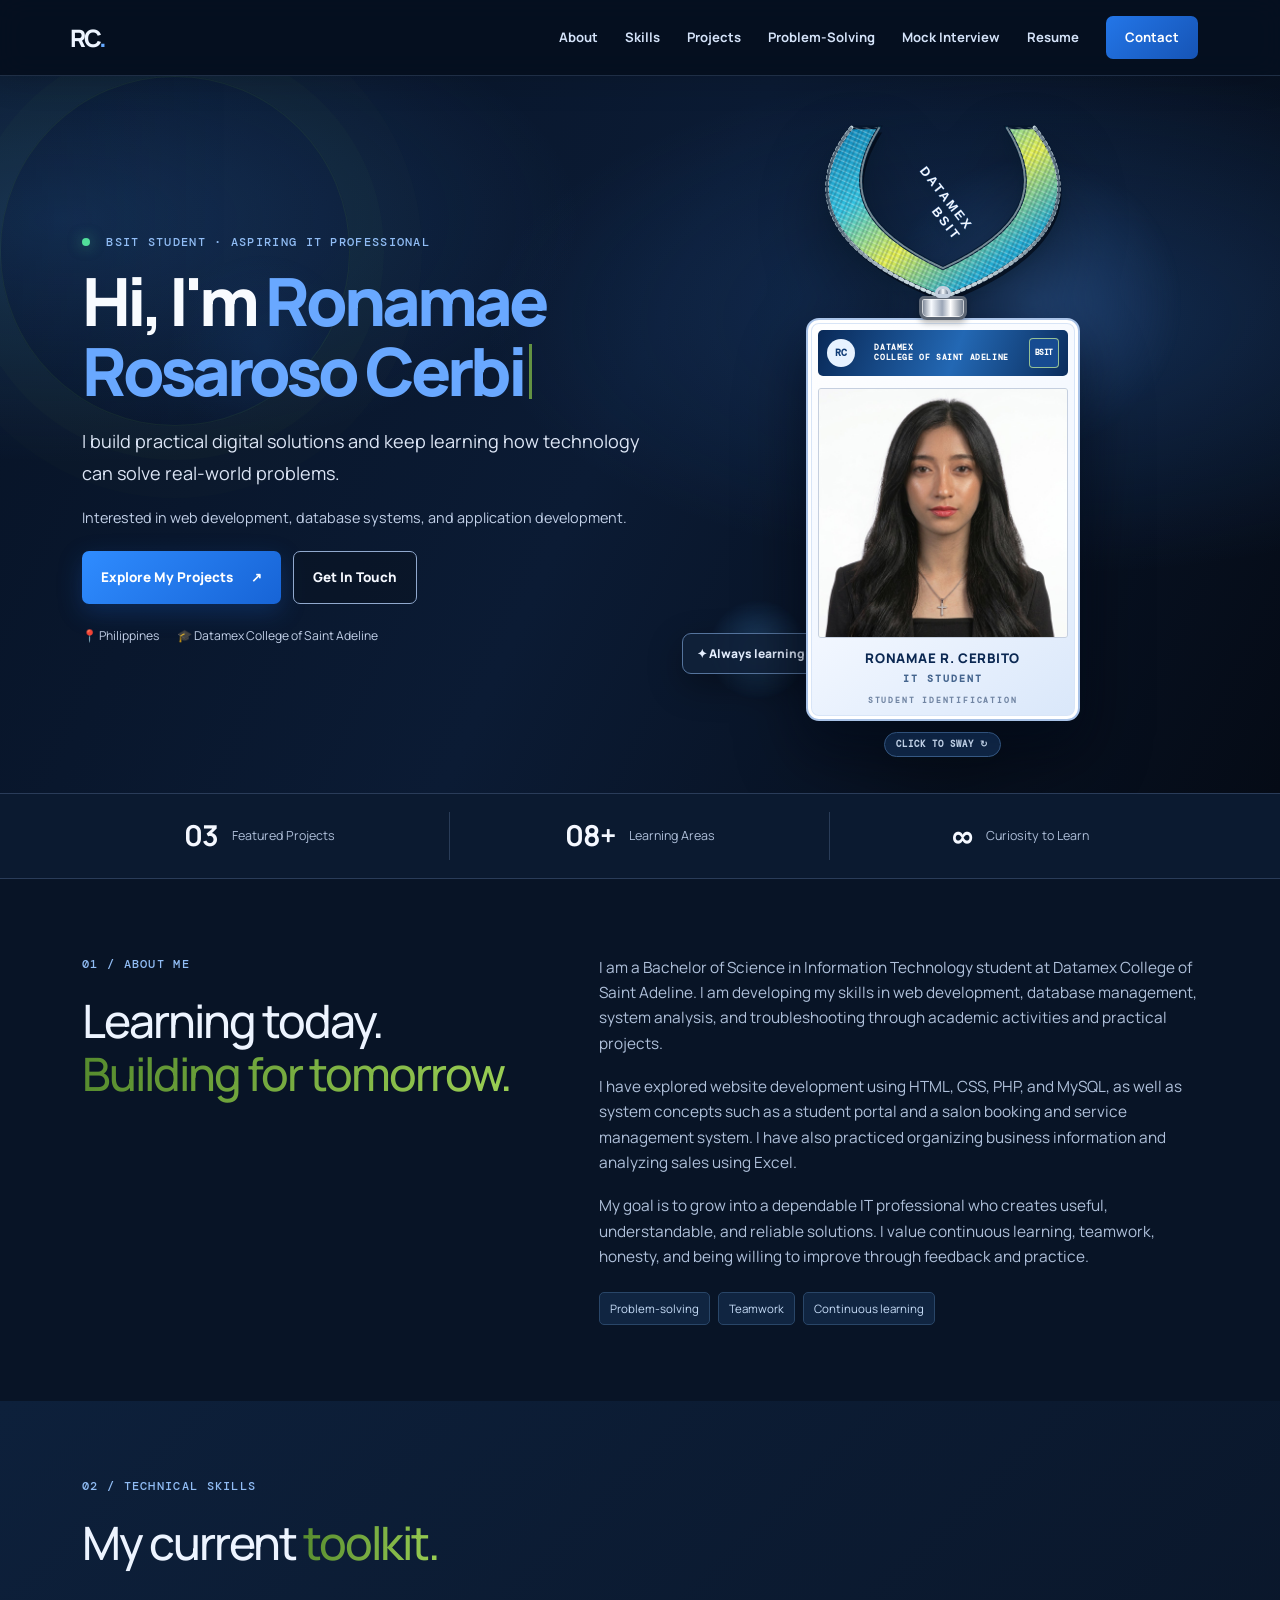
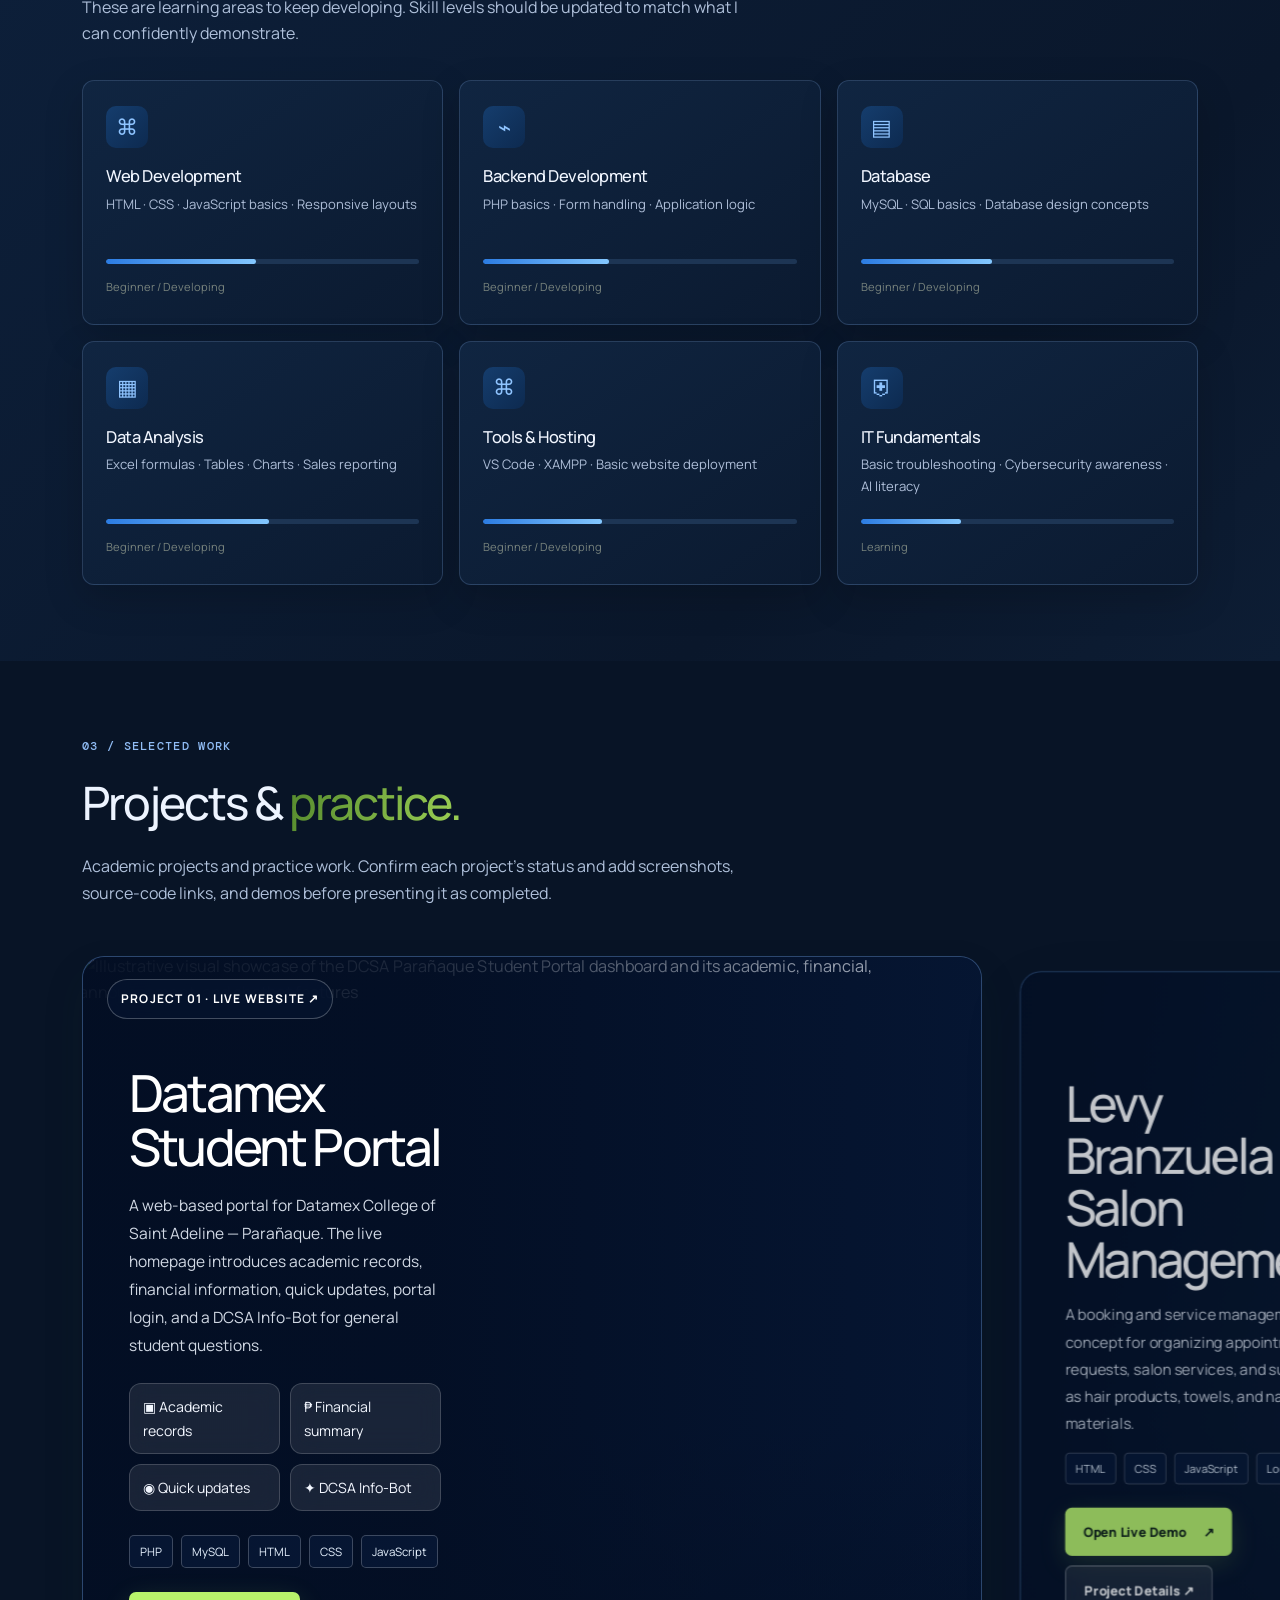
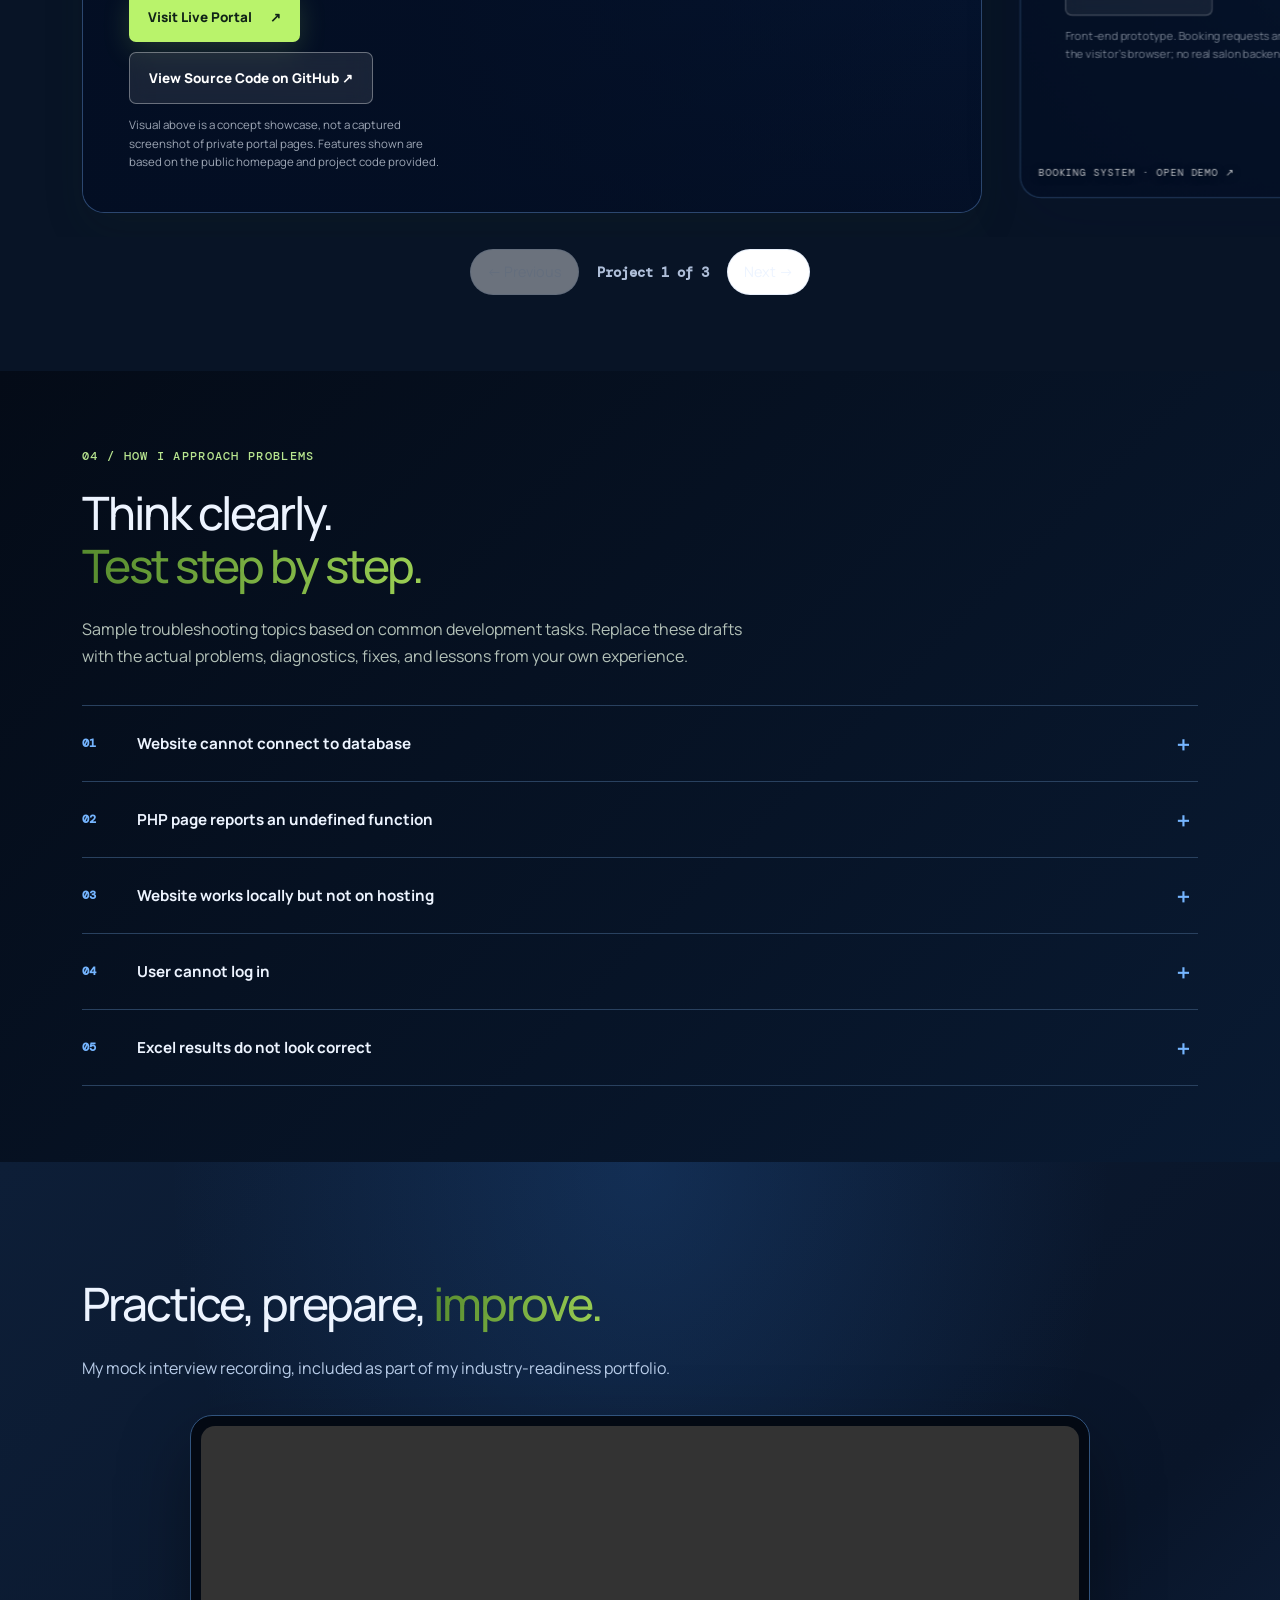
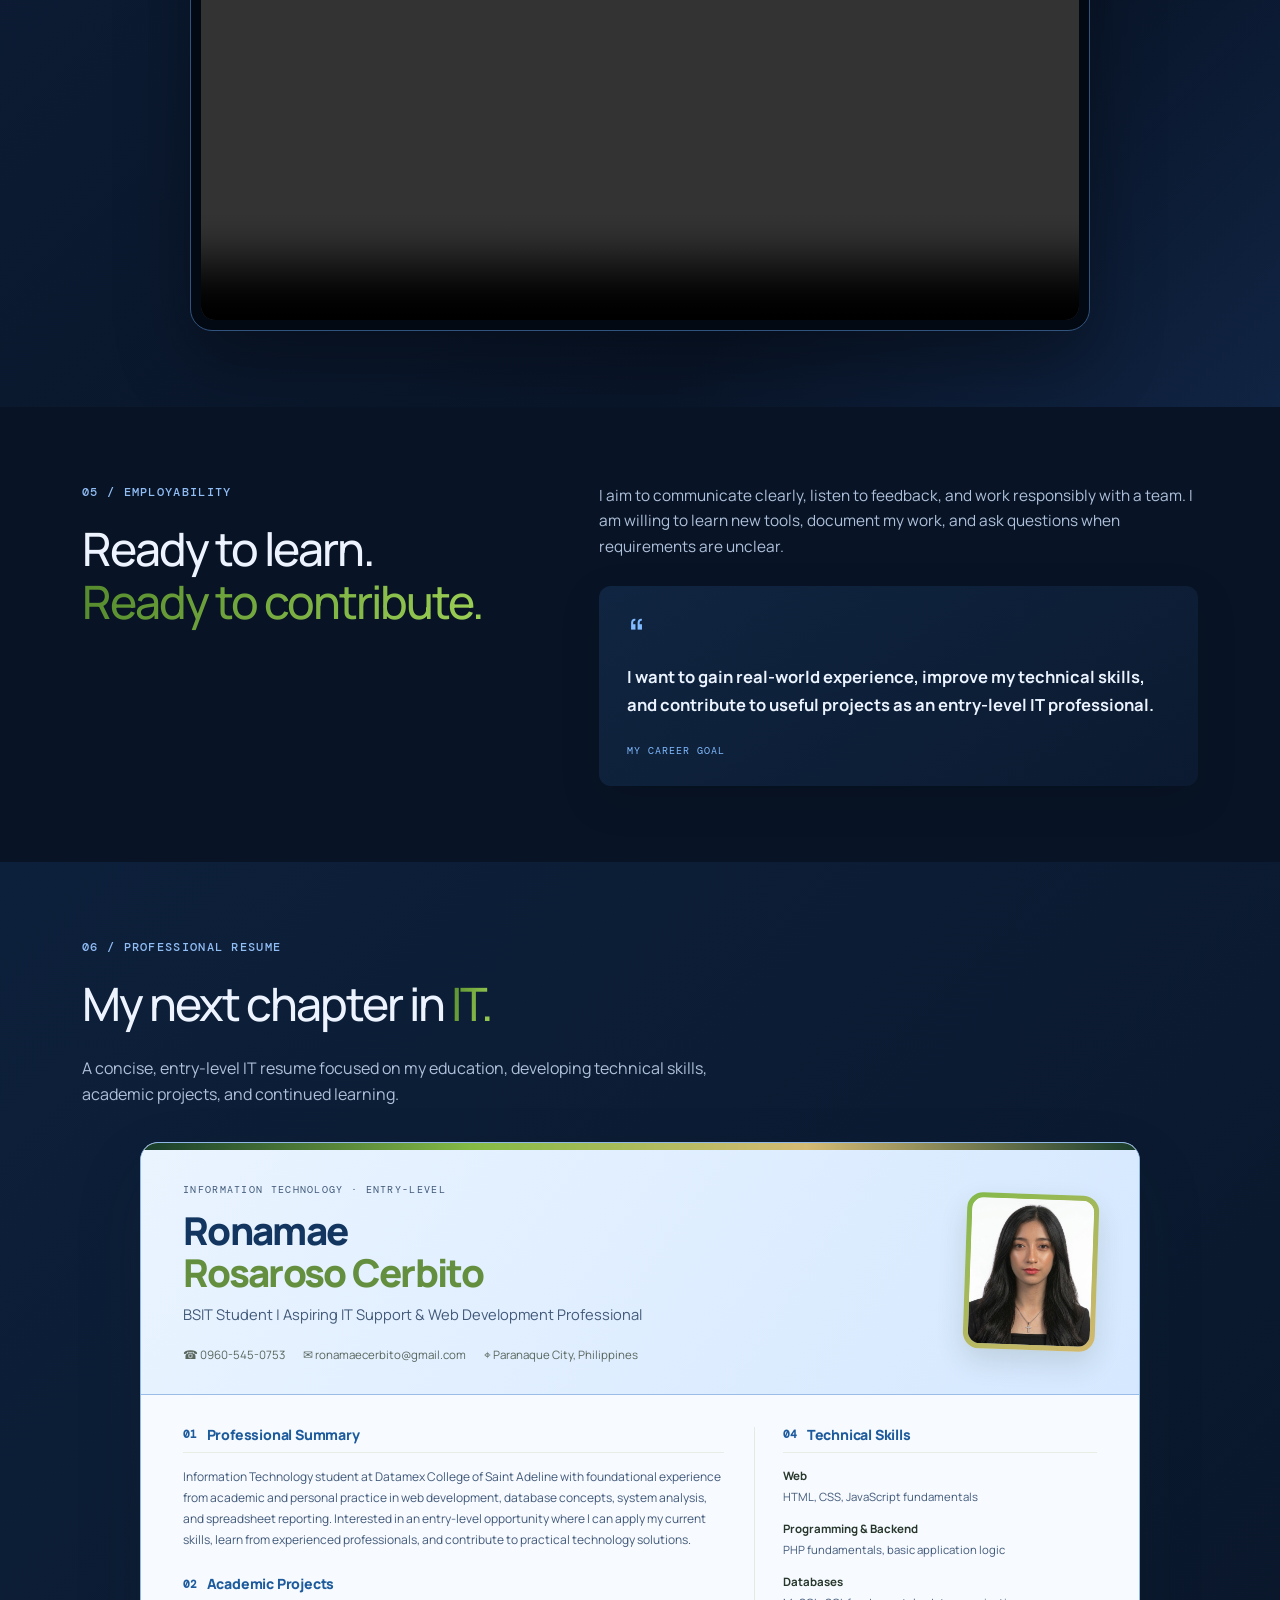
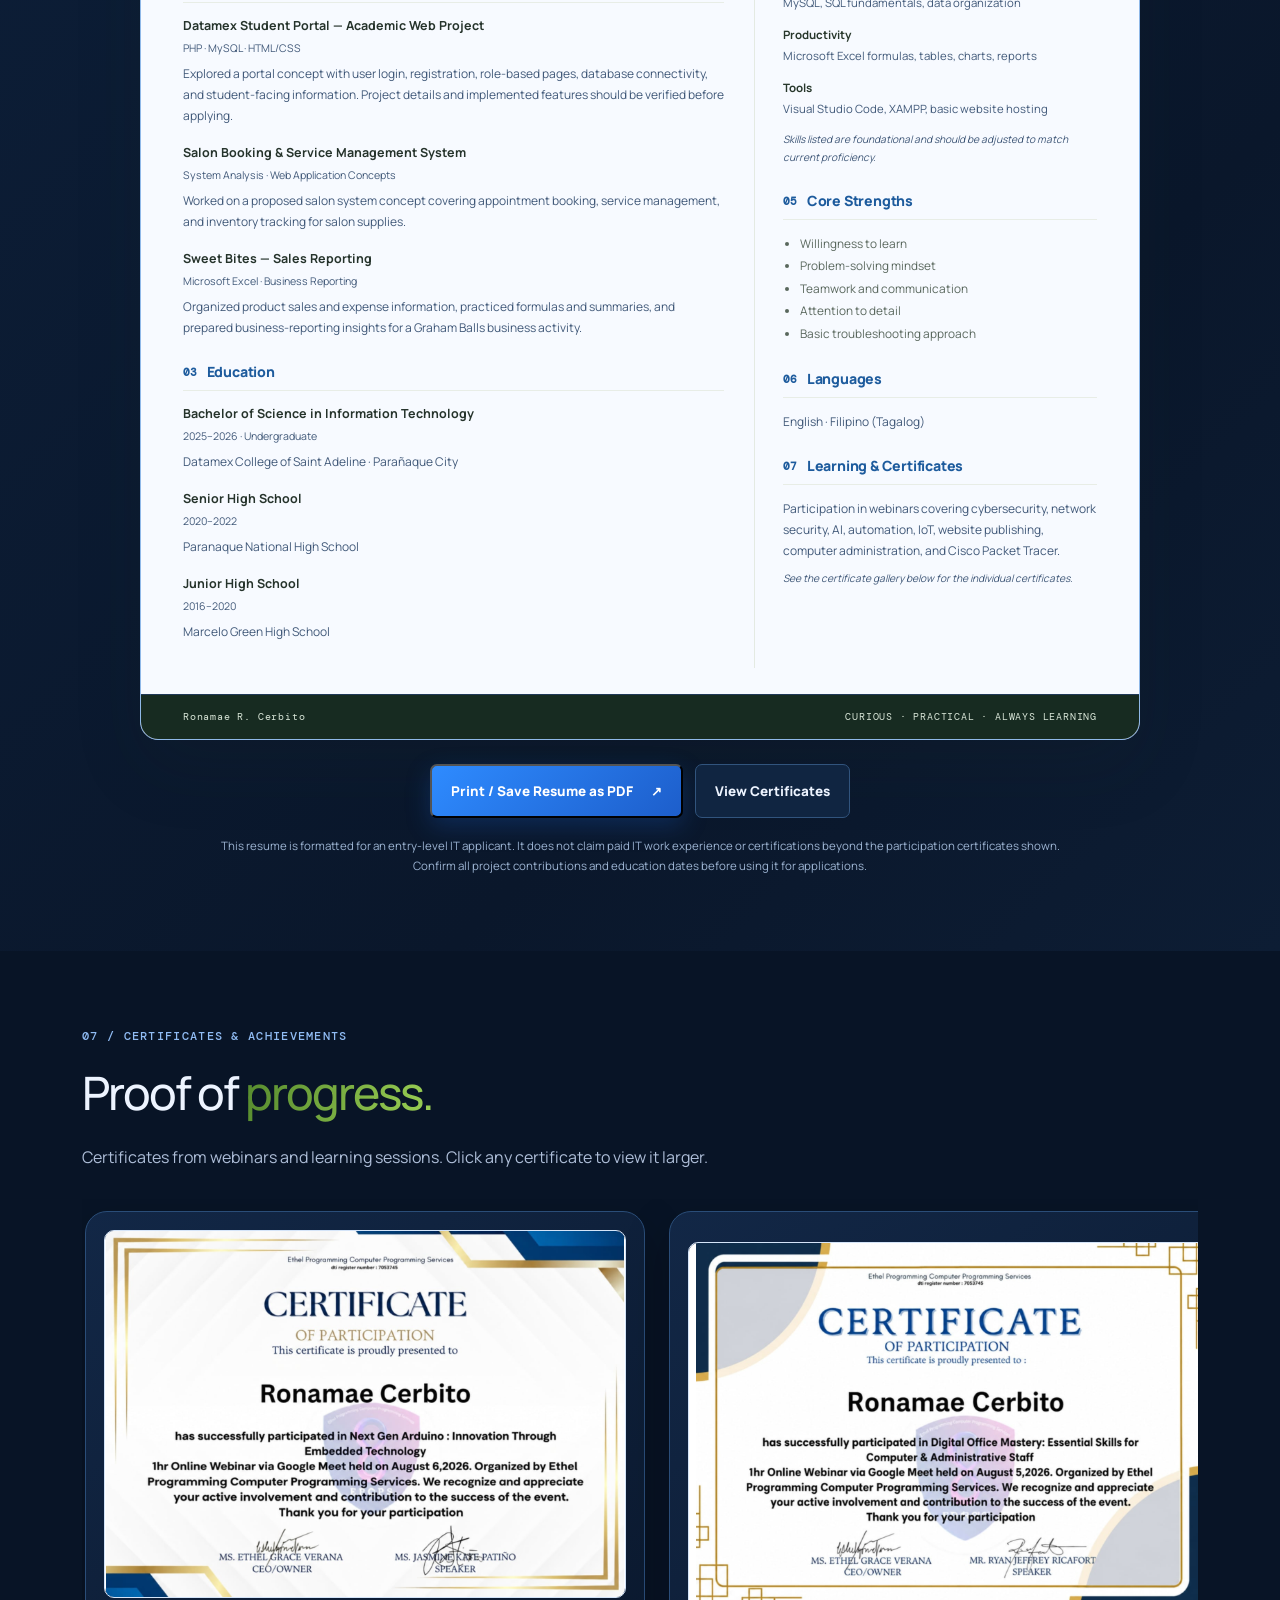
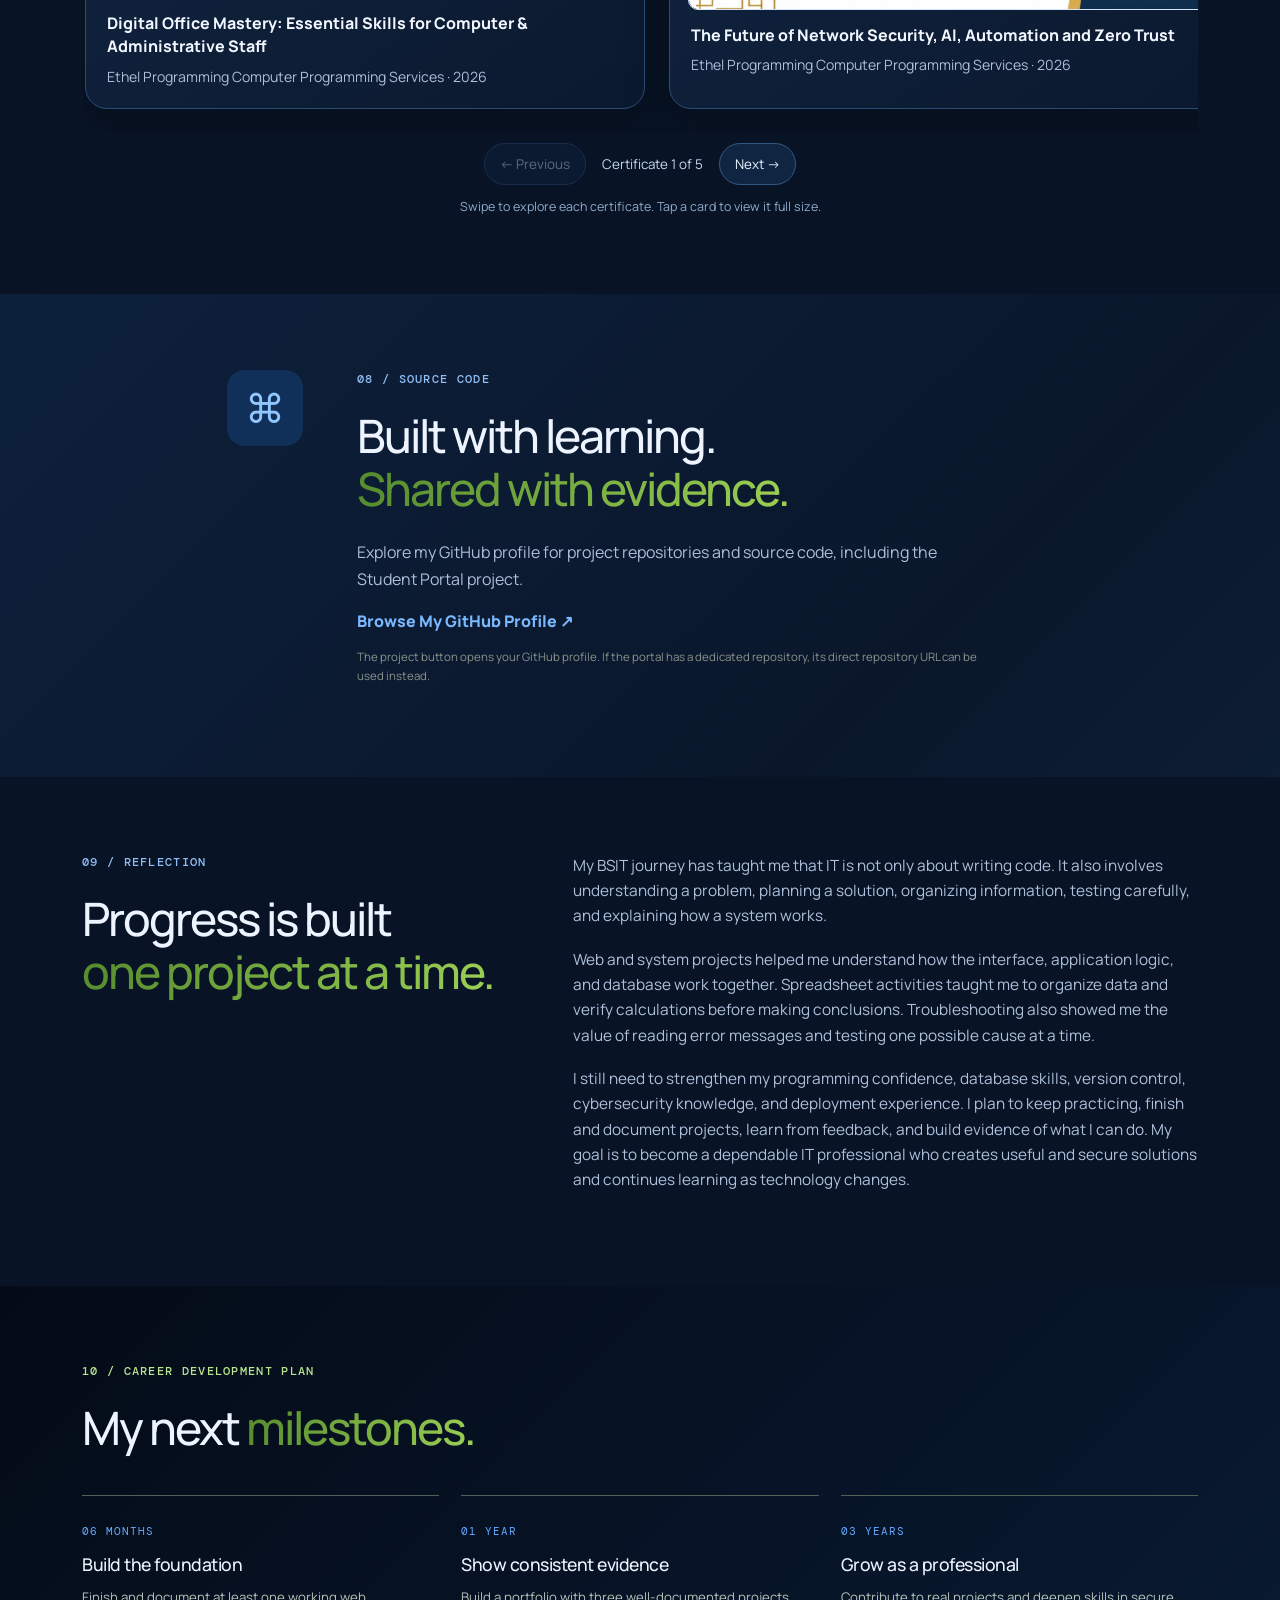
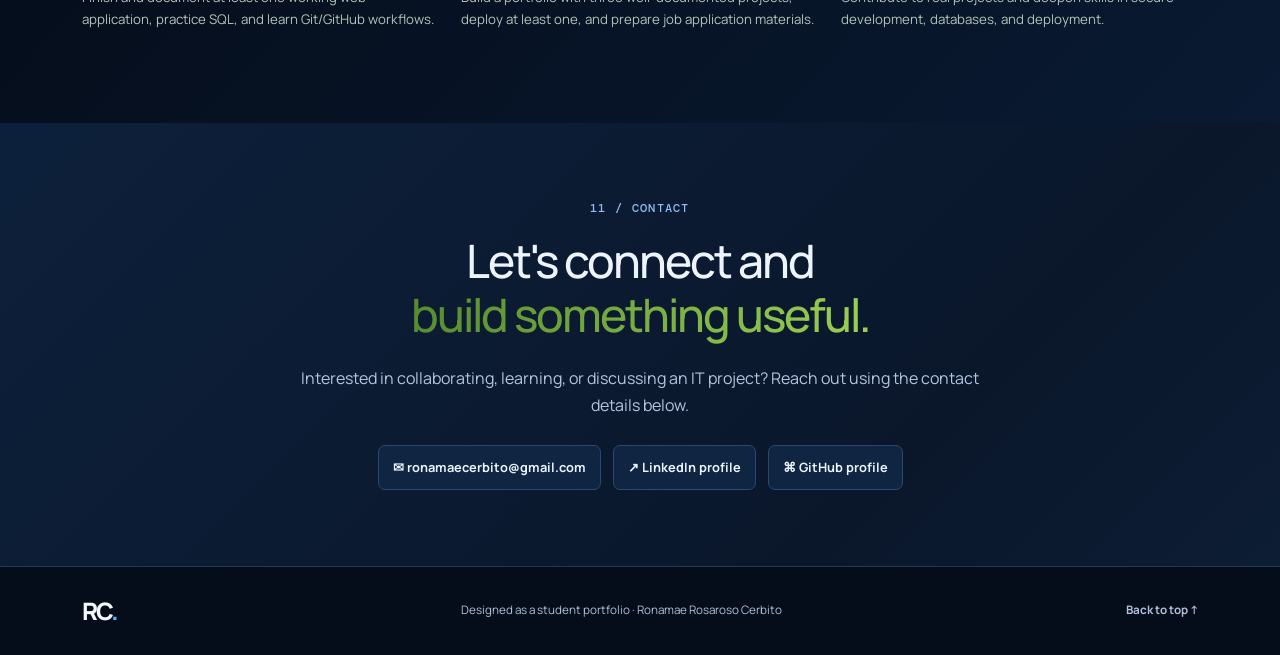
==== commit 2dbdd9f5: "Update index.html" ====
--- a/index.html
+++ b/index.html
@@ -205,7 +205,7 @@
         <p class="section-intro">My mock interview recording, included as part of my industry-readiness portfolio.</p>
         <div class="mock-interview-video-wrap">
           <video class="mock-interview-video" controls preload="metadata" playsinline>
-            <source src="mock-interview.mp4" type="video/mp4">
+            <source src="video.mp4" type="video/mp4">
             Your browser does not support the video element.
           </video>
         </div>
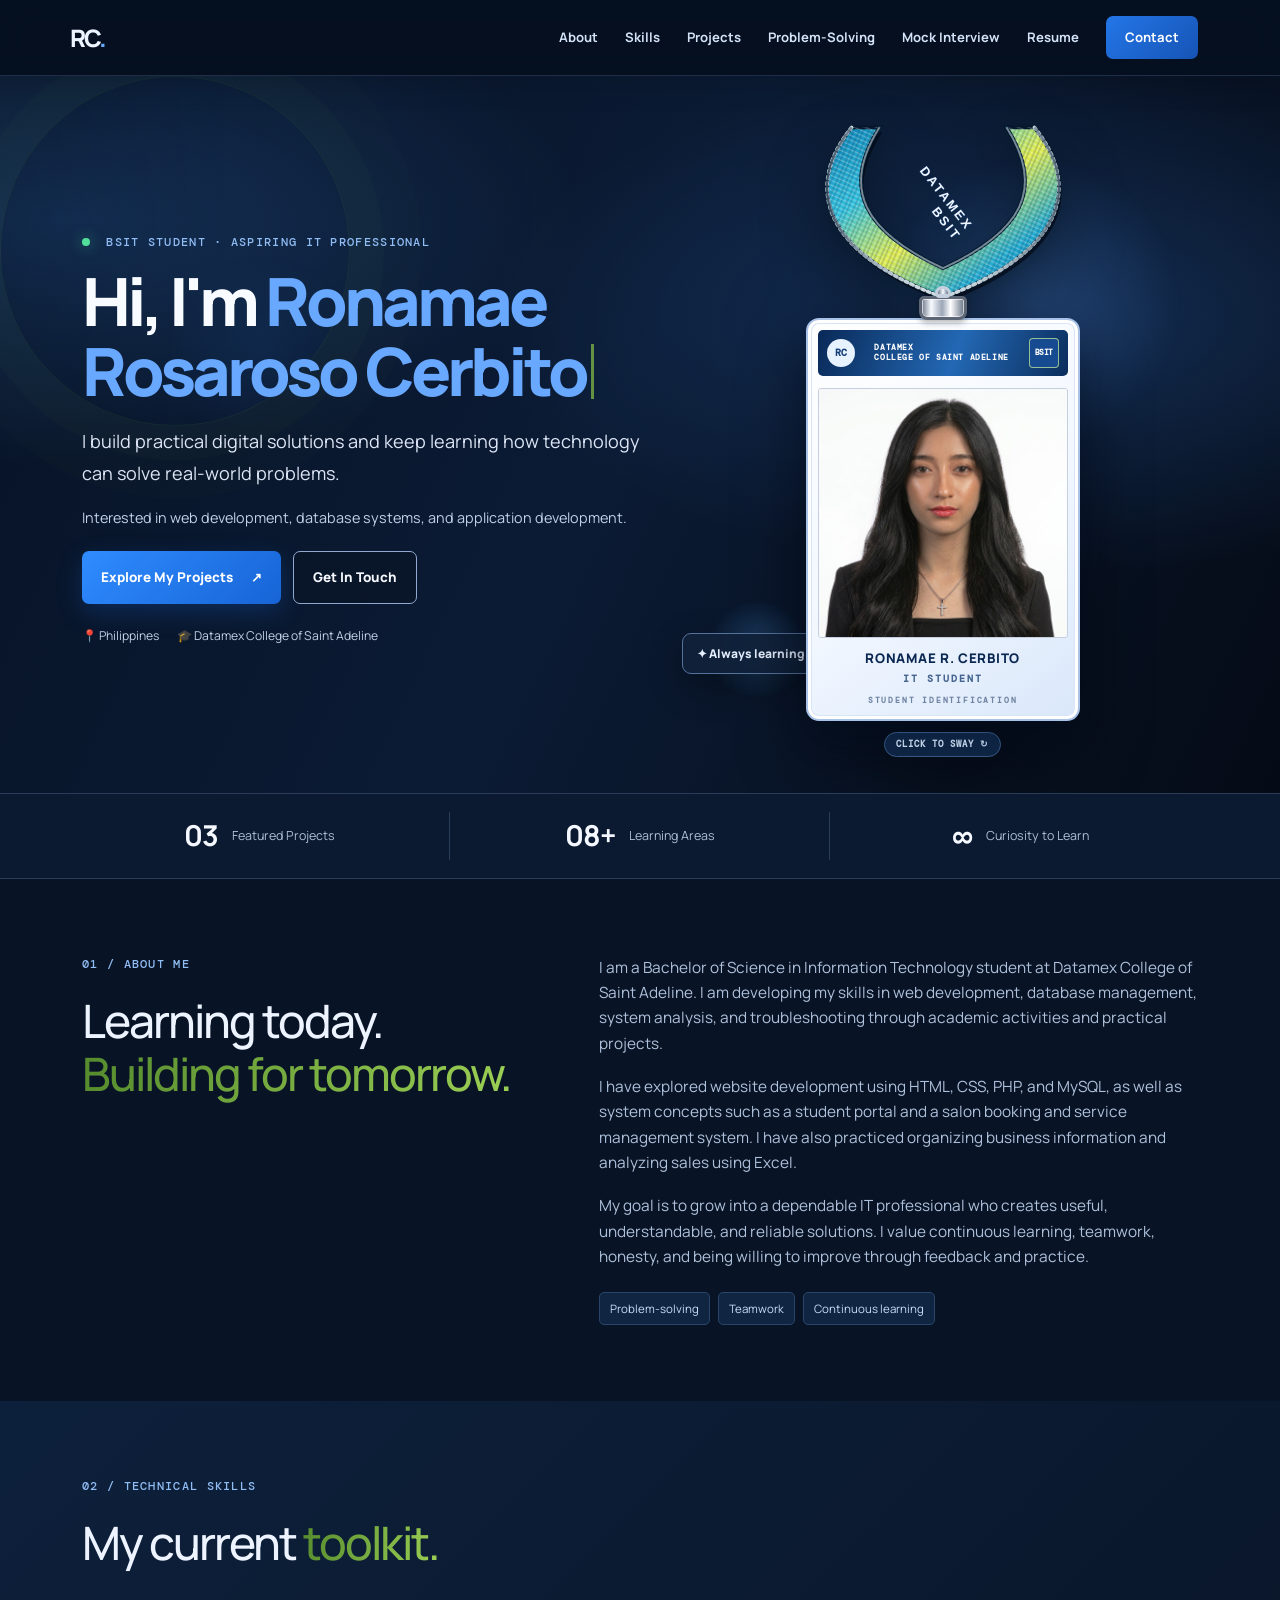
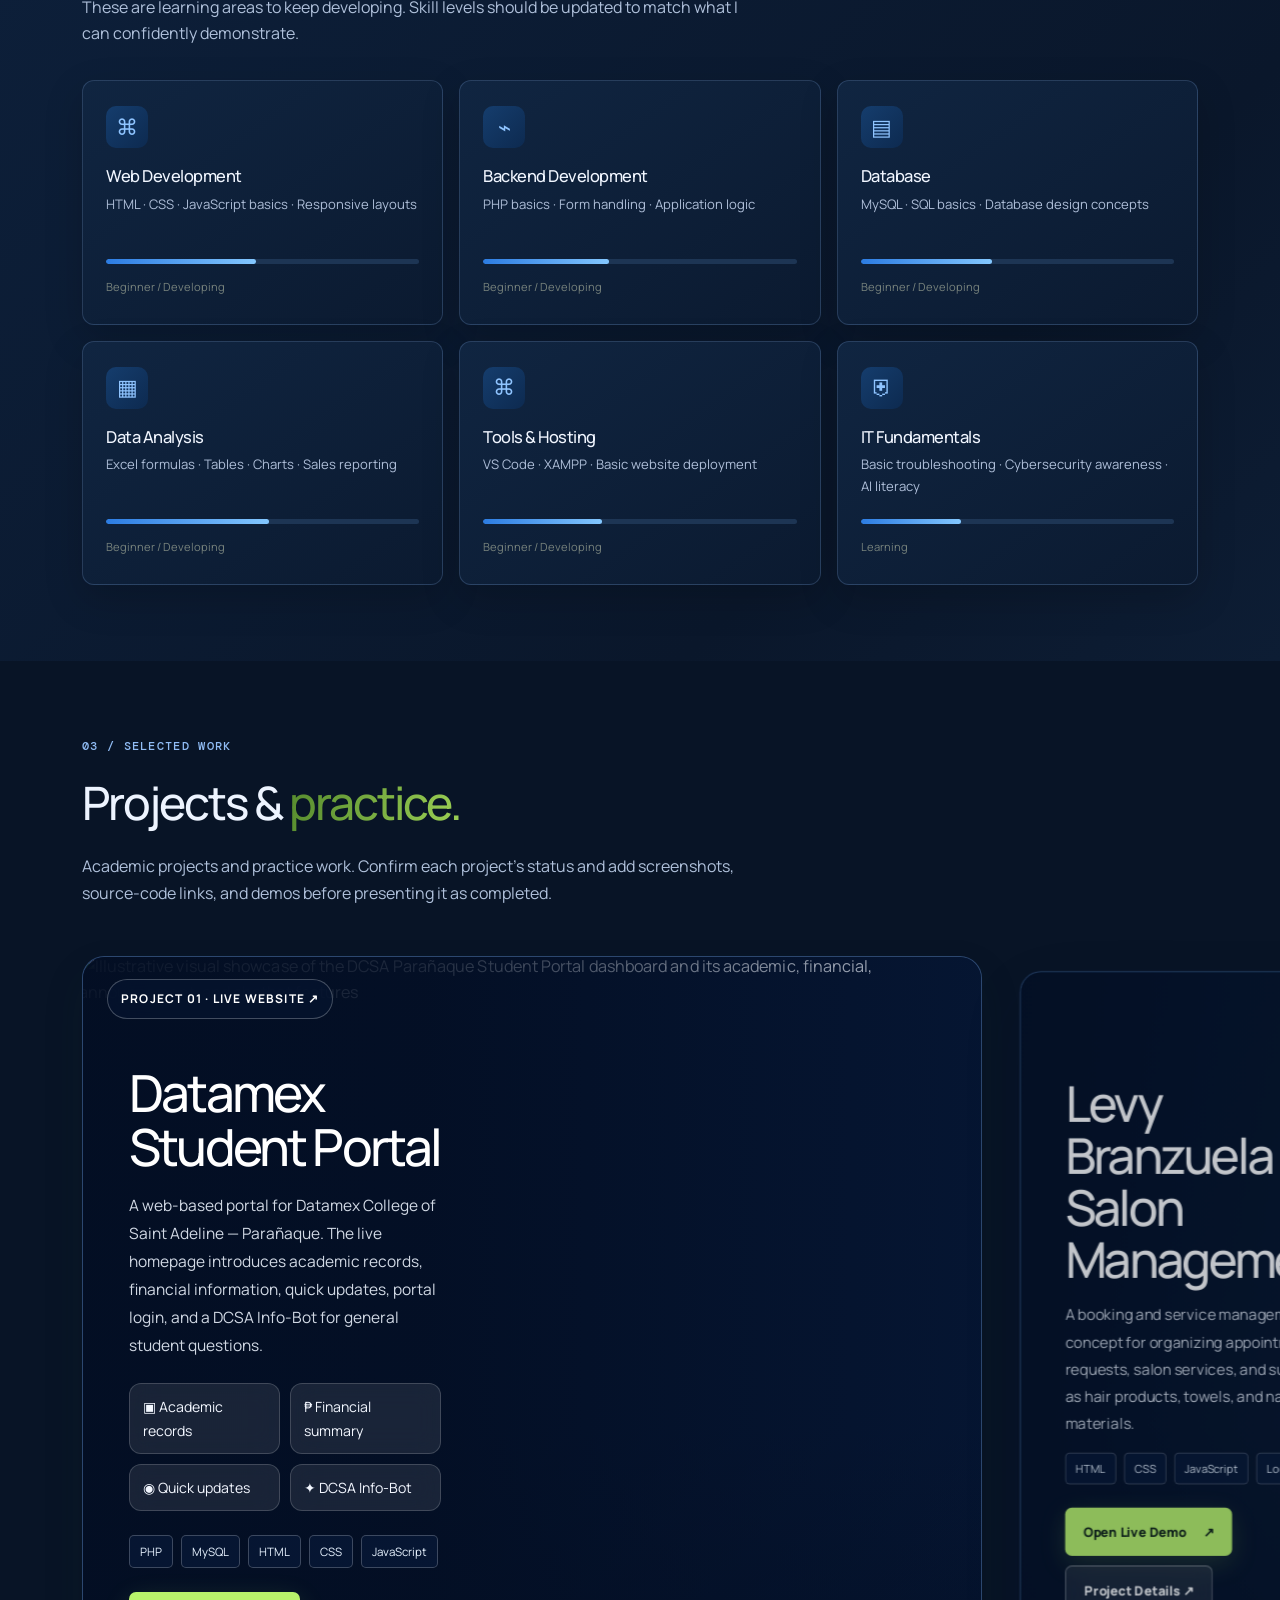
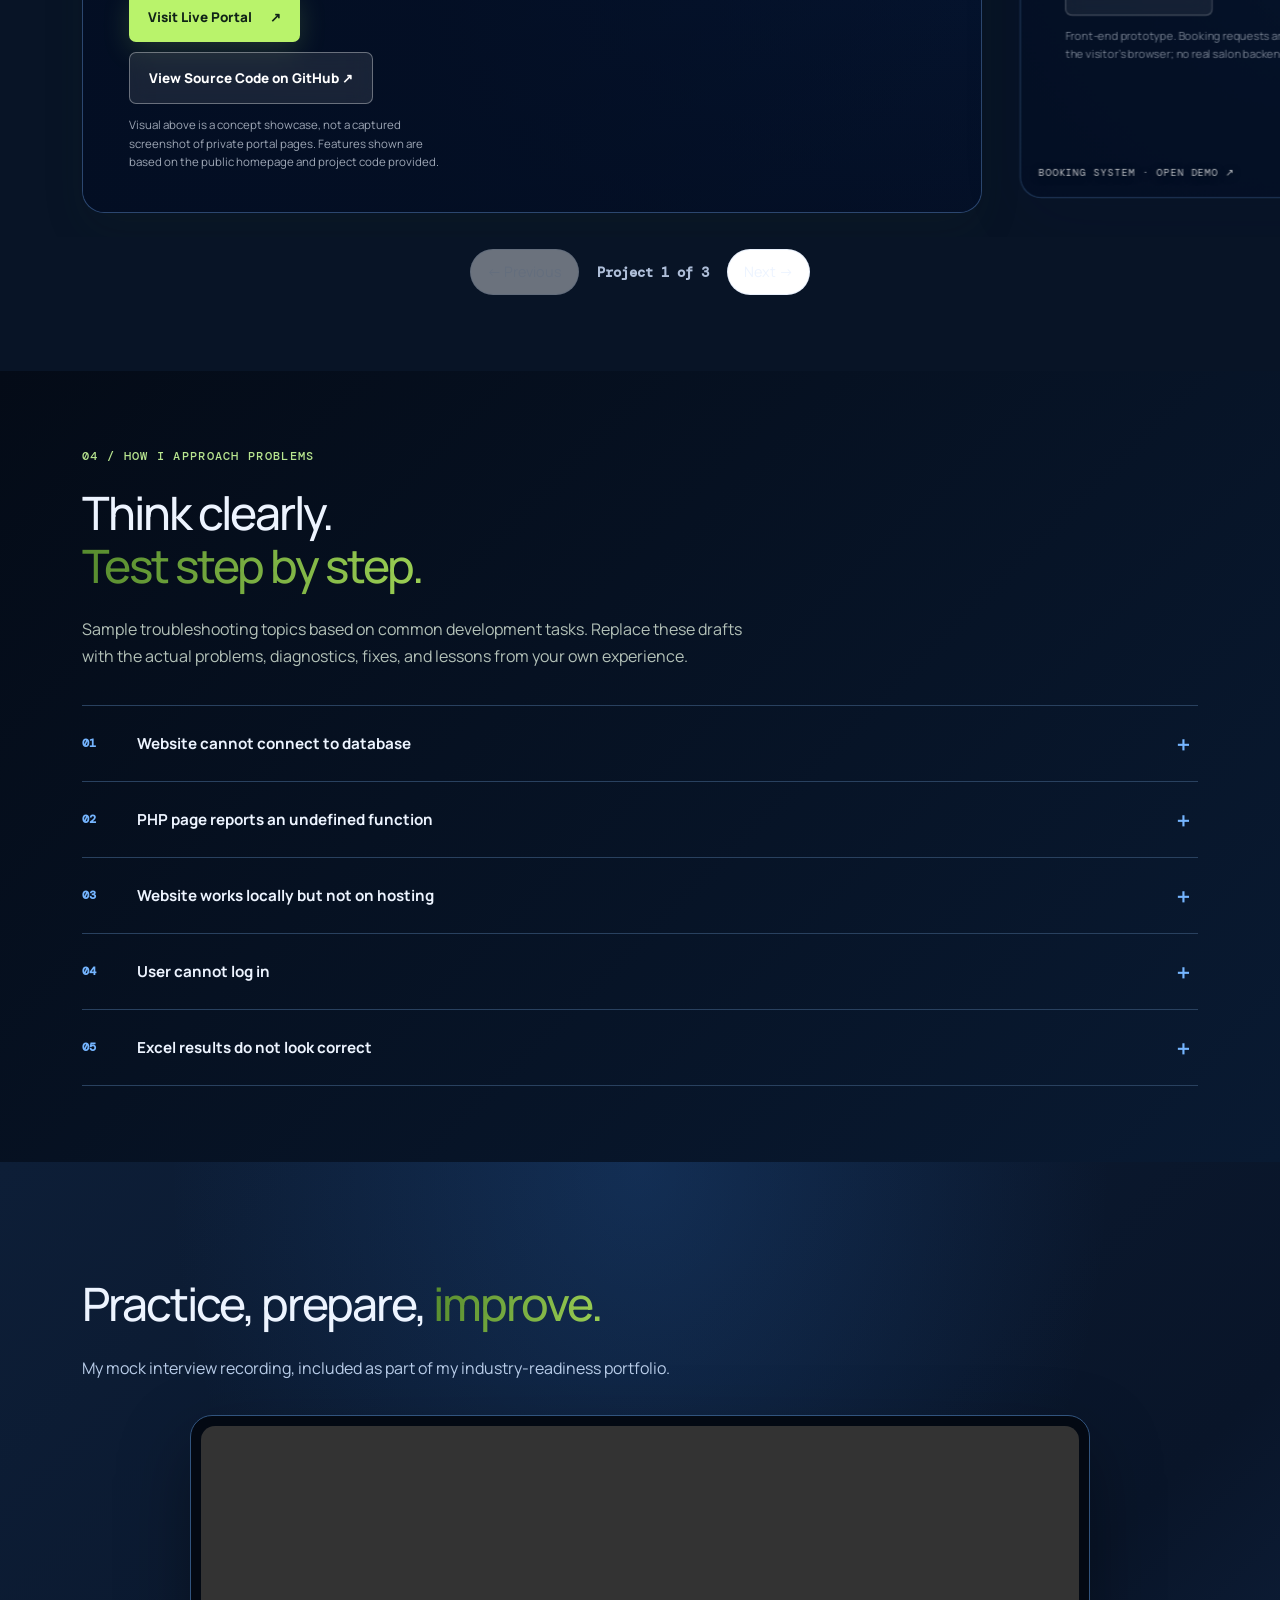
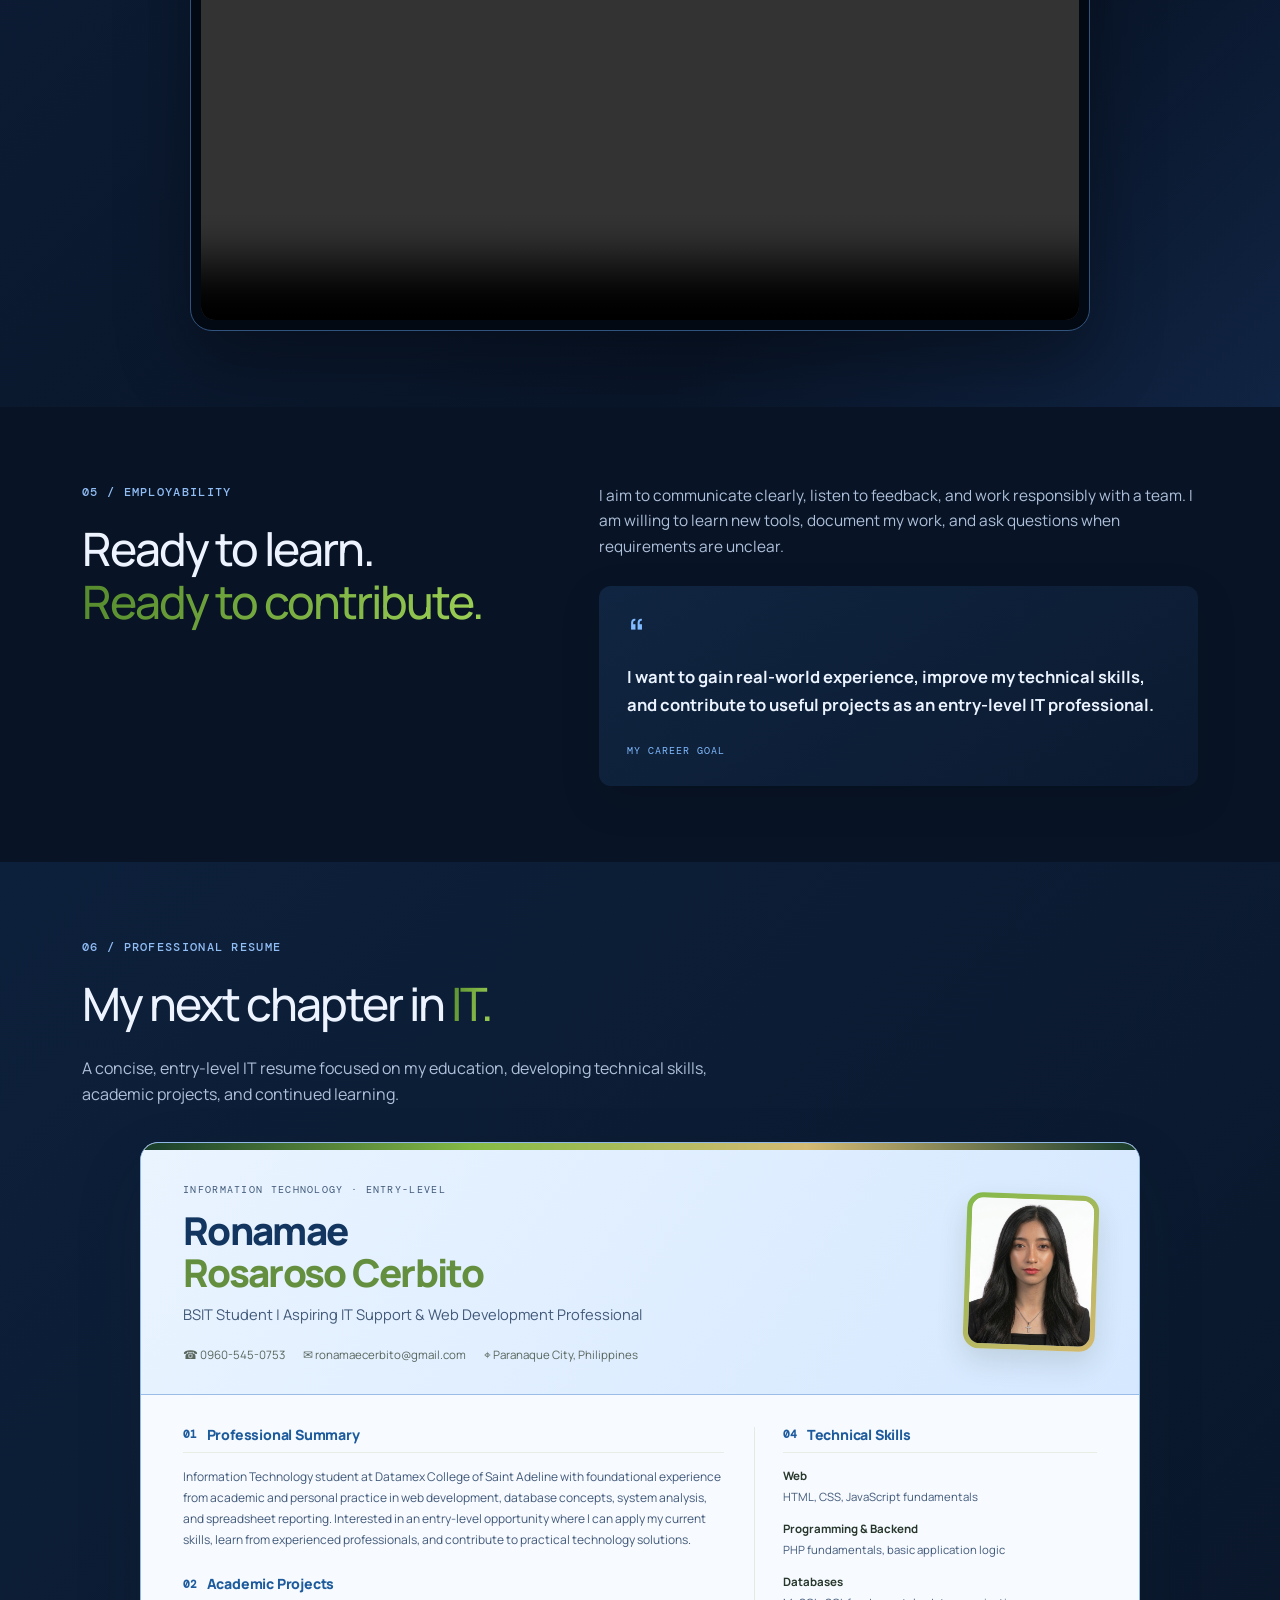
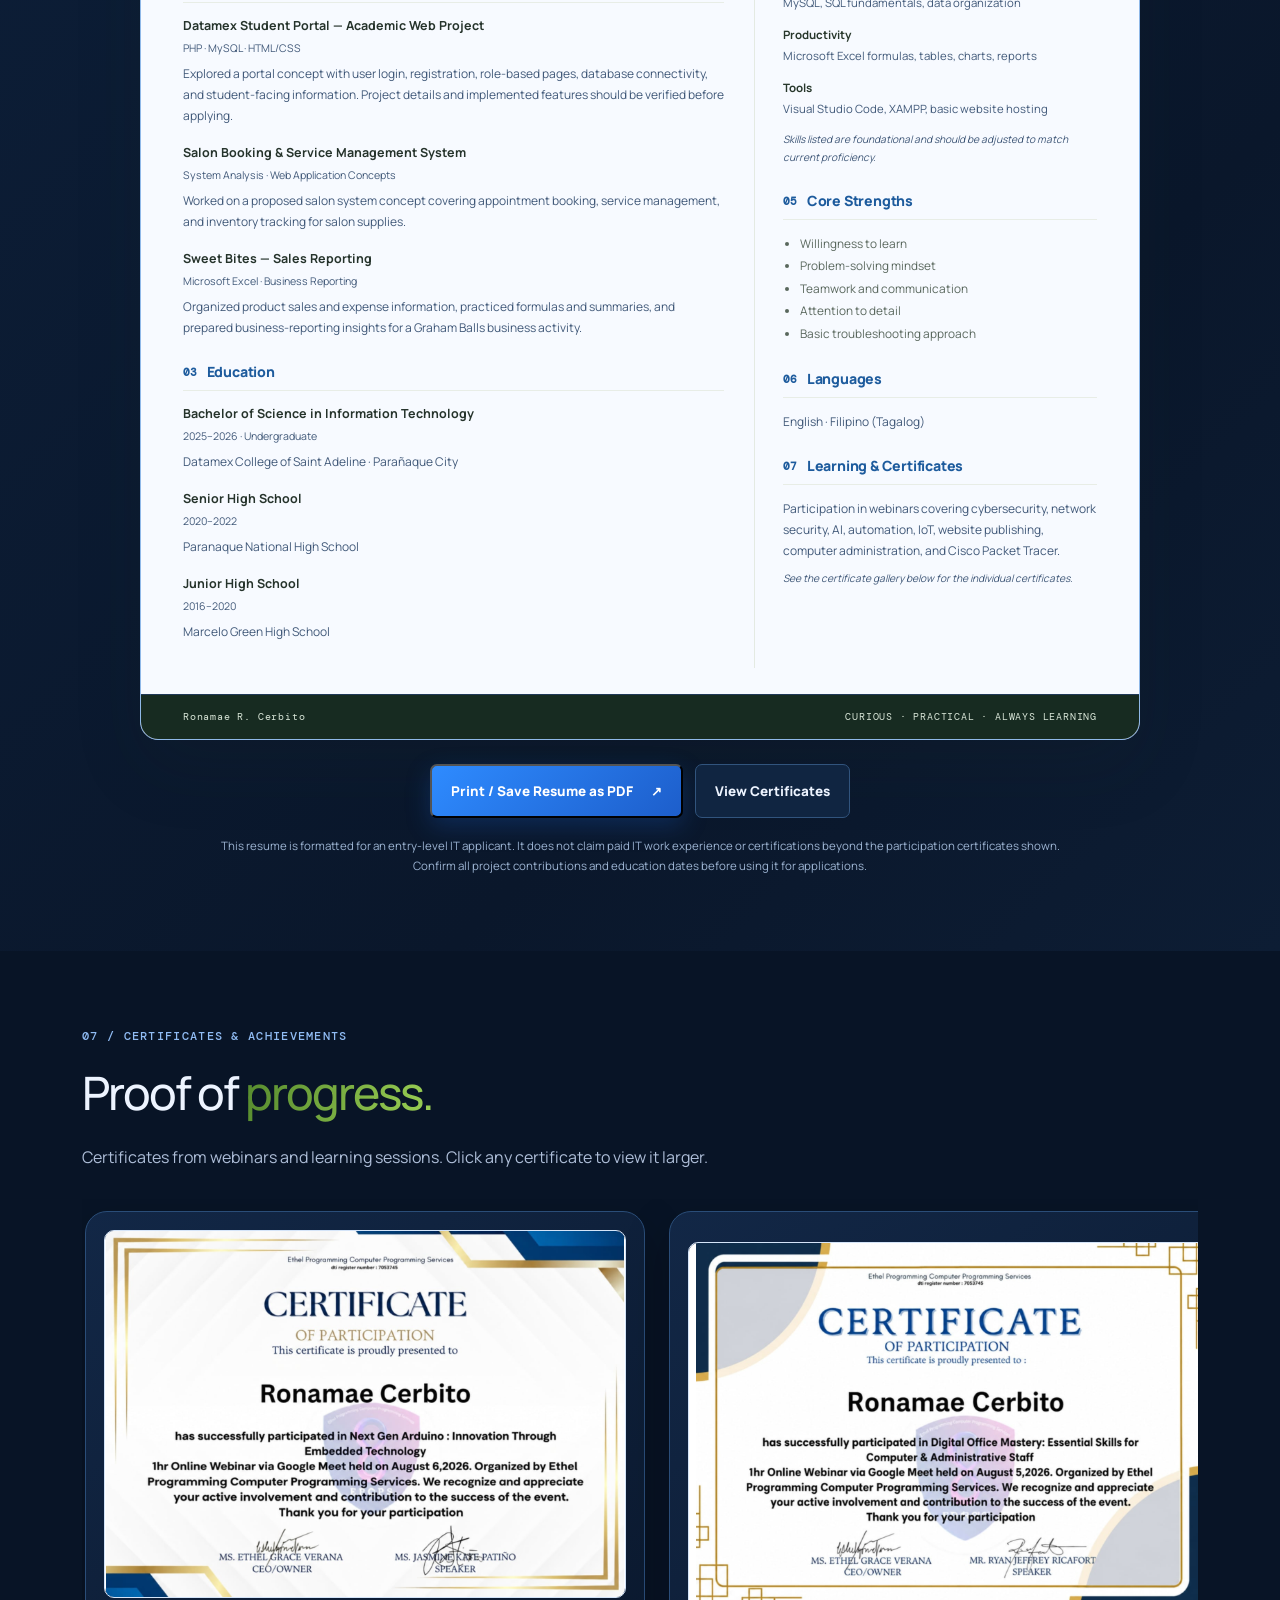
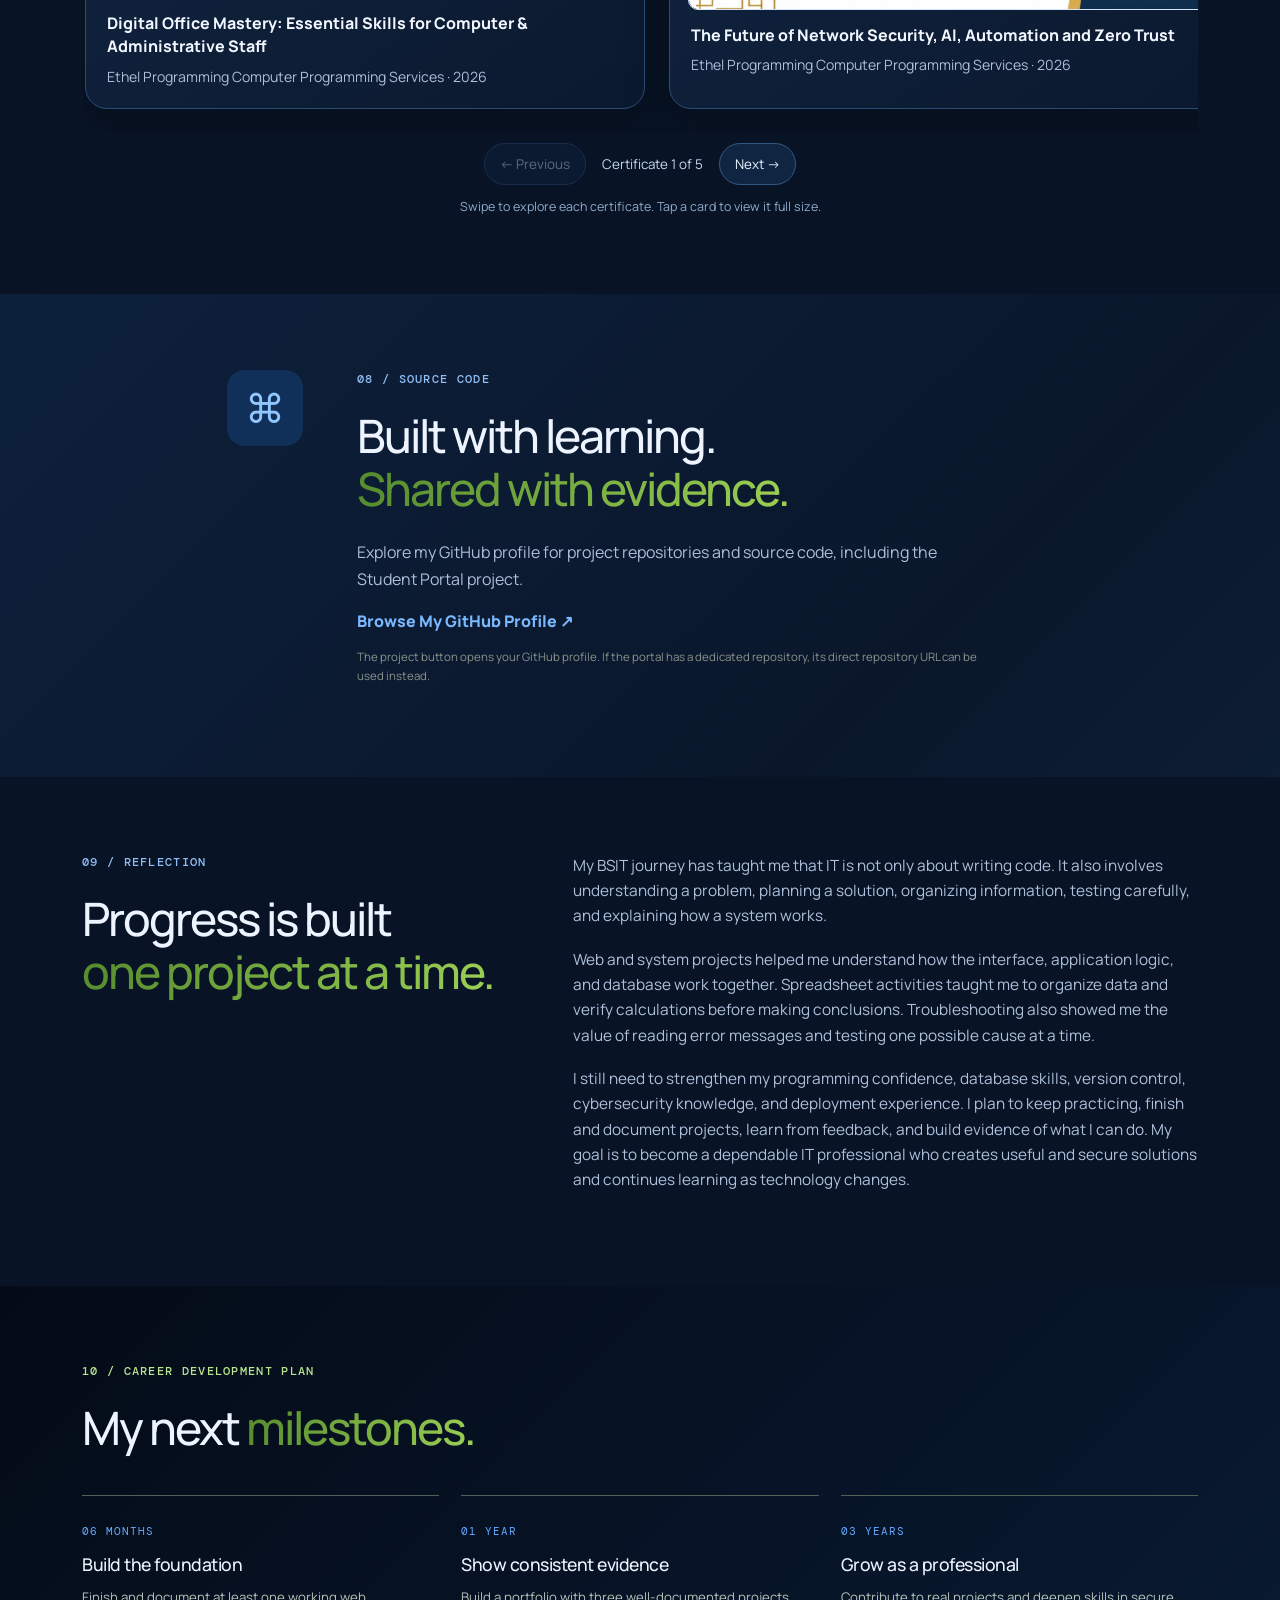
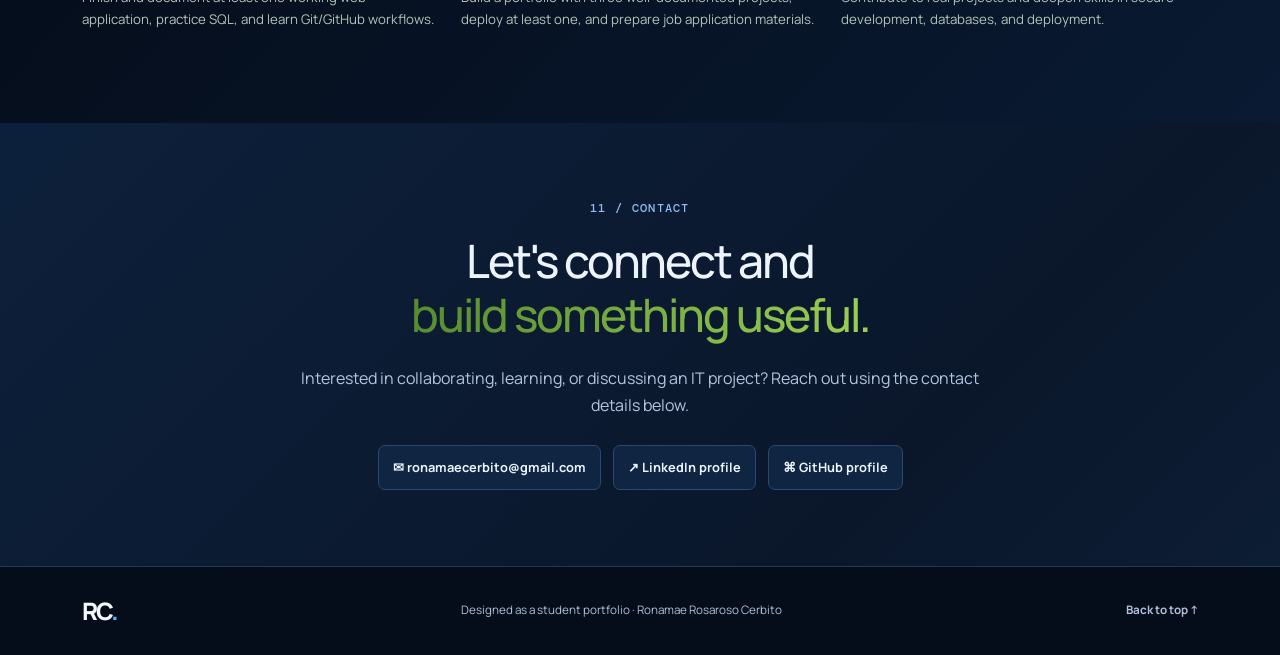
==== commit de0d3b05: "Update index.html" ====
--- a/index.html
+++ b/index.html
@@ -205,7 +205,7 @@
         <p class="section-intro">My mock interview recording, included as part of my industry-readiness portfolio.</p>
         <div class="mock-interview-video-wrap">
           <video class="mock-interview-video" controls preload="metadata" playsinline>
-            <source src="video.mp4" type="video/mp4">
+            <source src="lv_0_20261028160043 (4).mp4" type="video/mp4">
             Your browser does not support the video element.
           </video>
         </div>
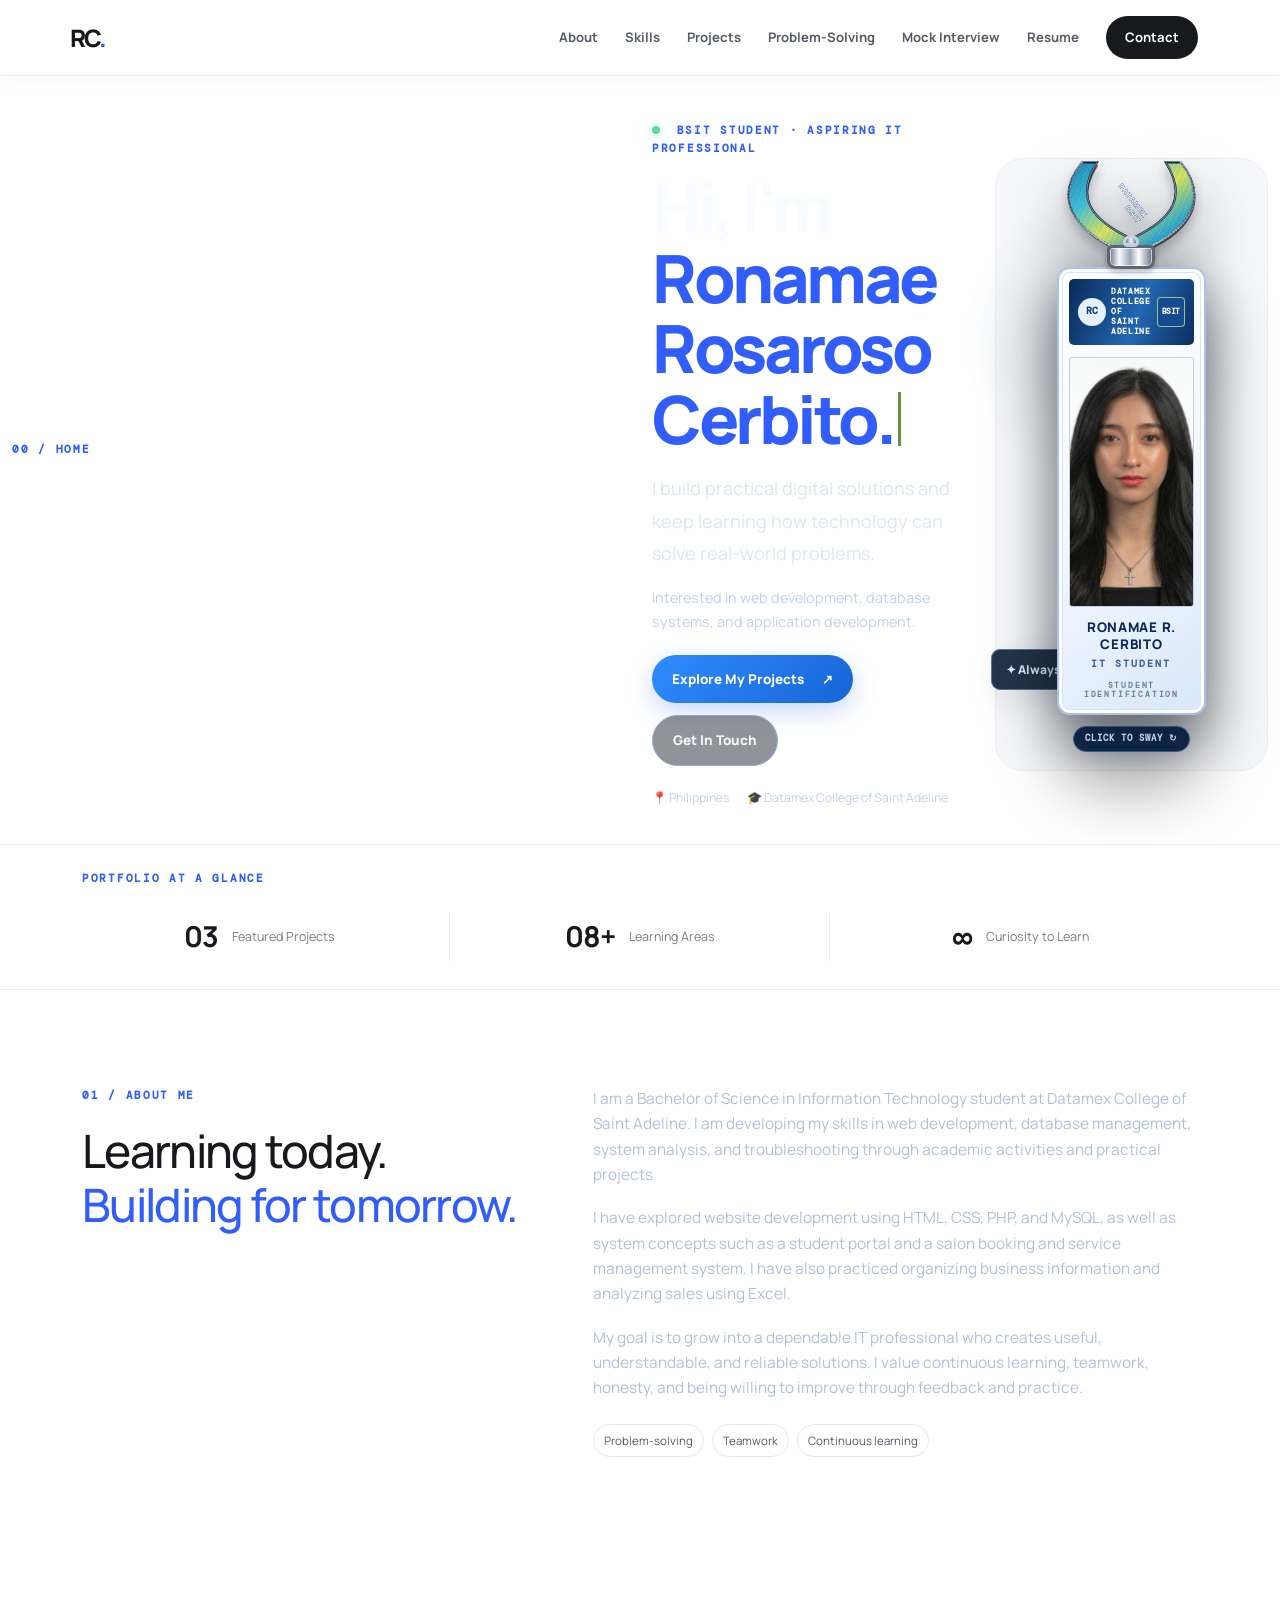
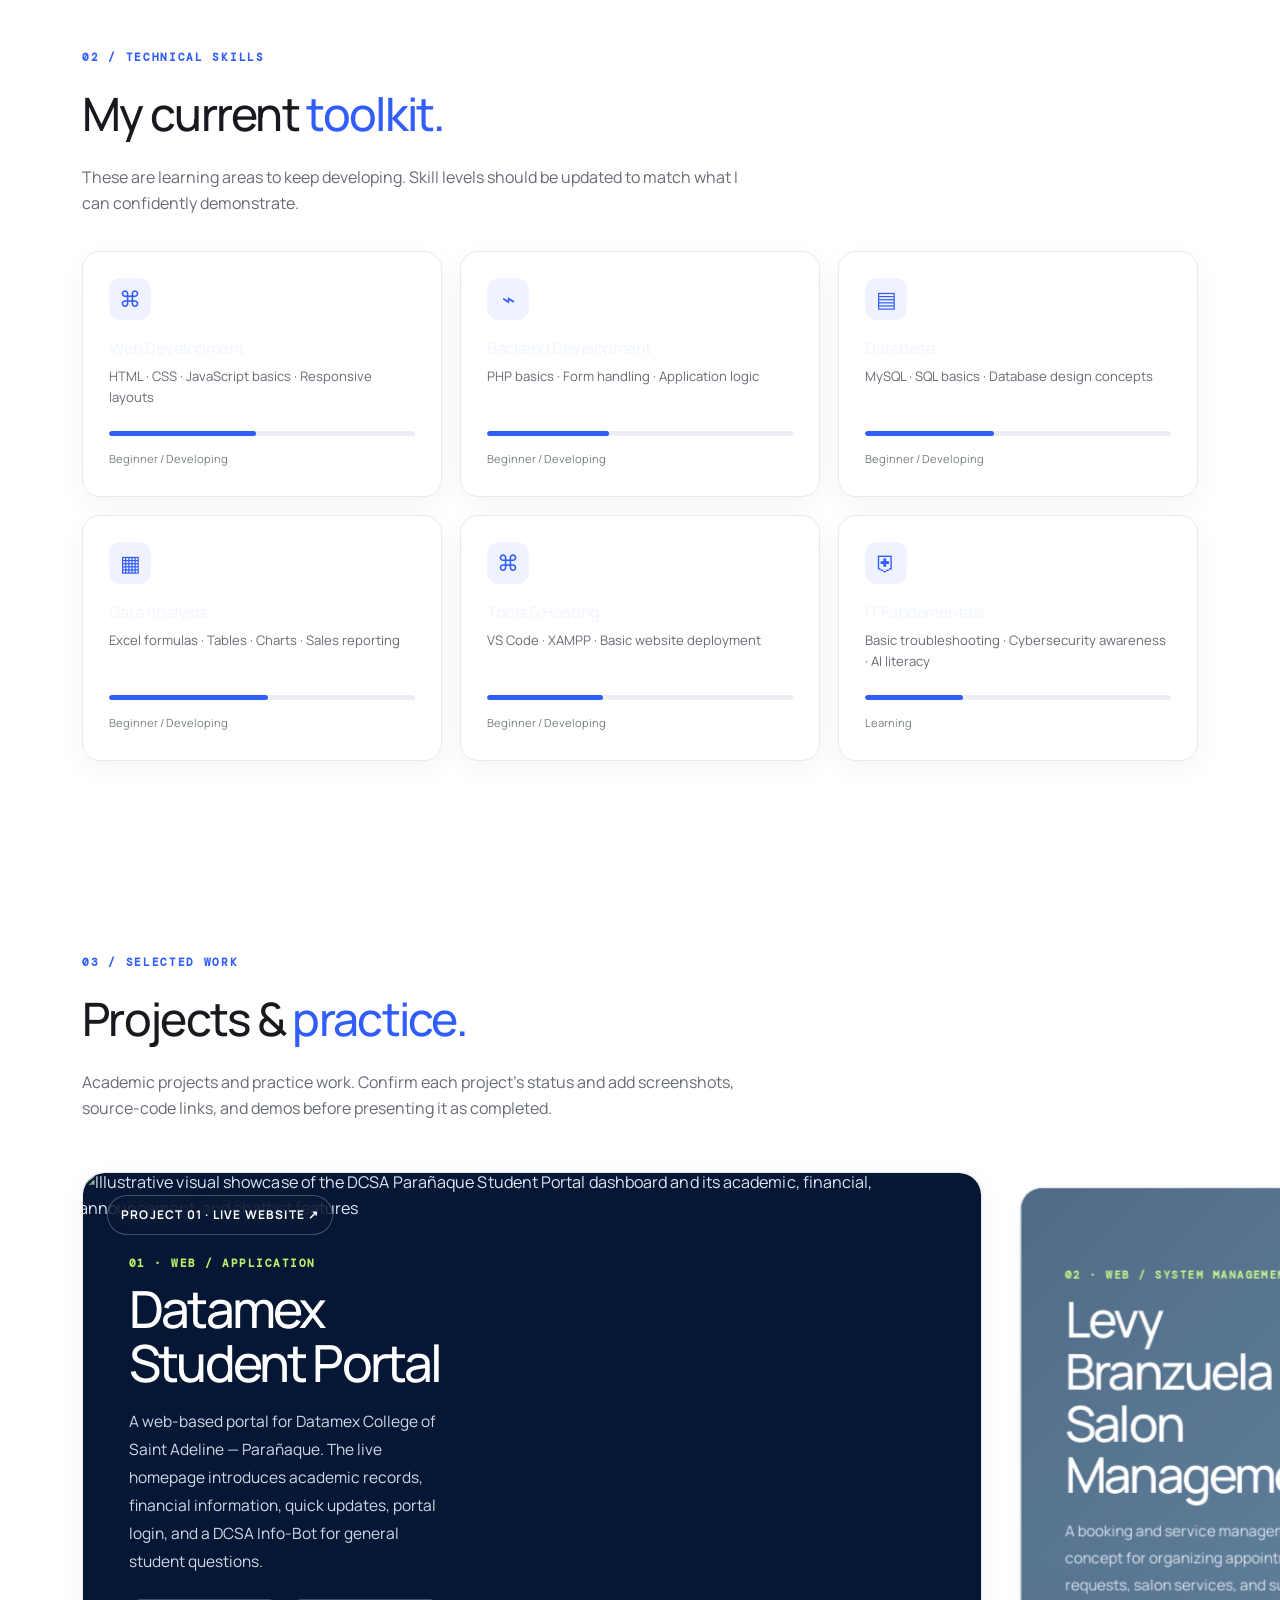
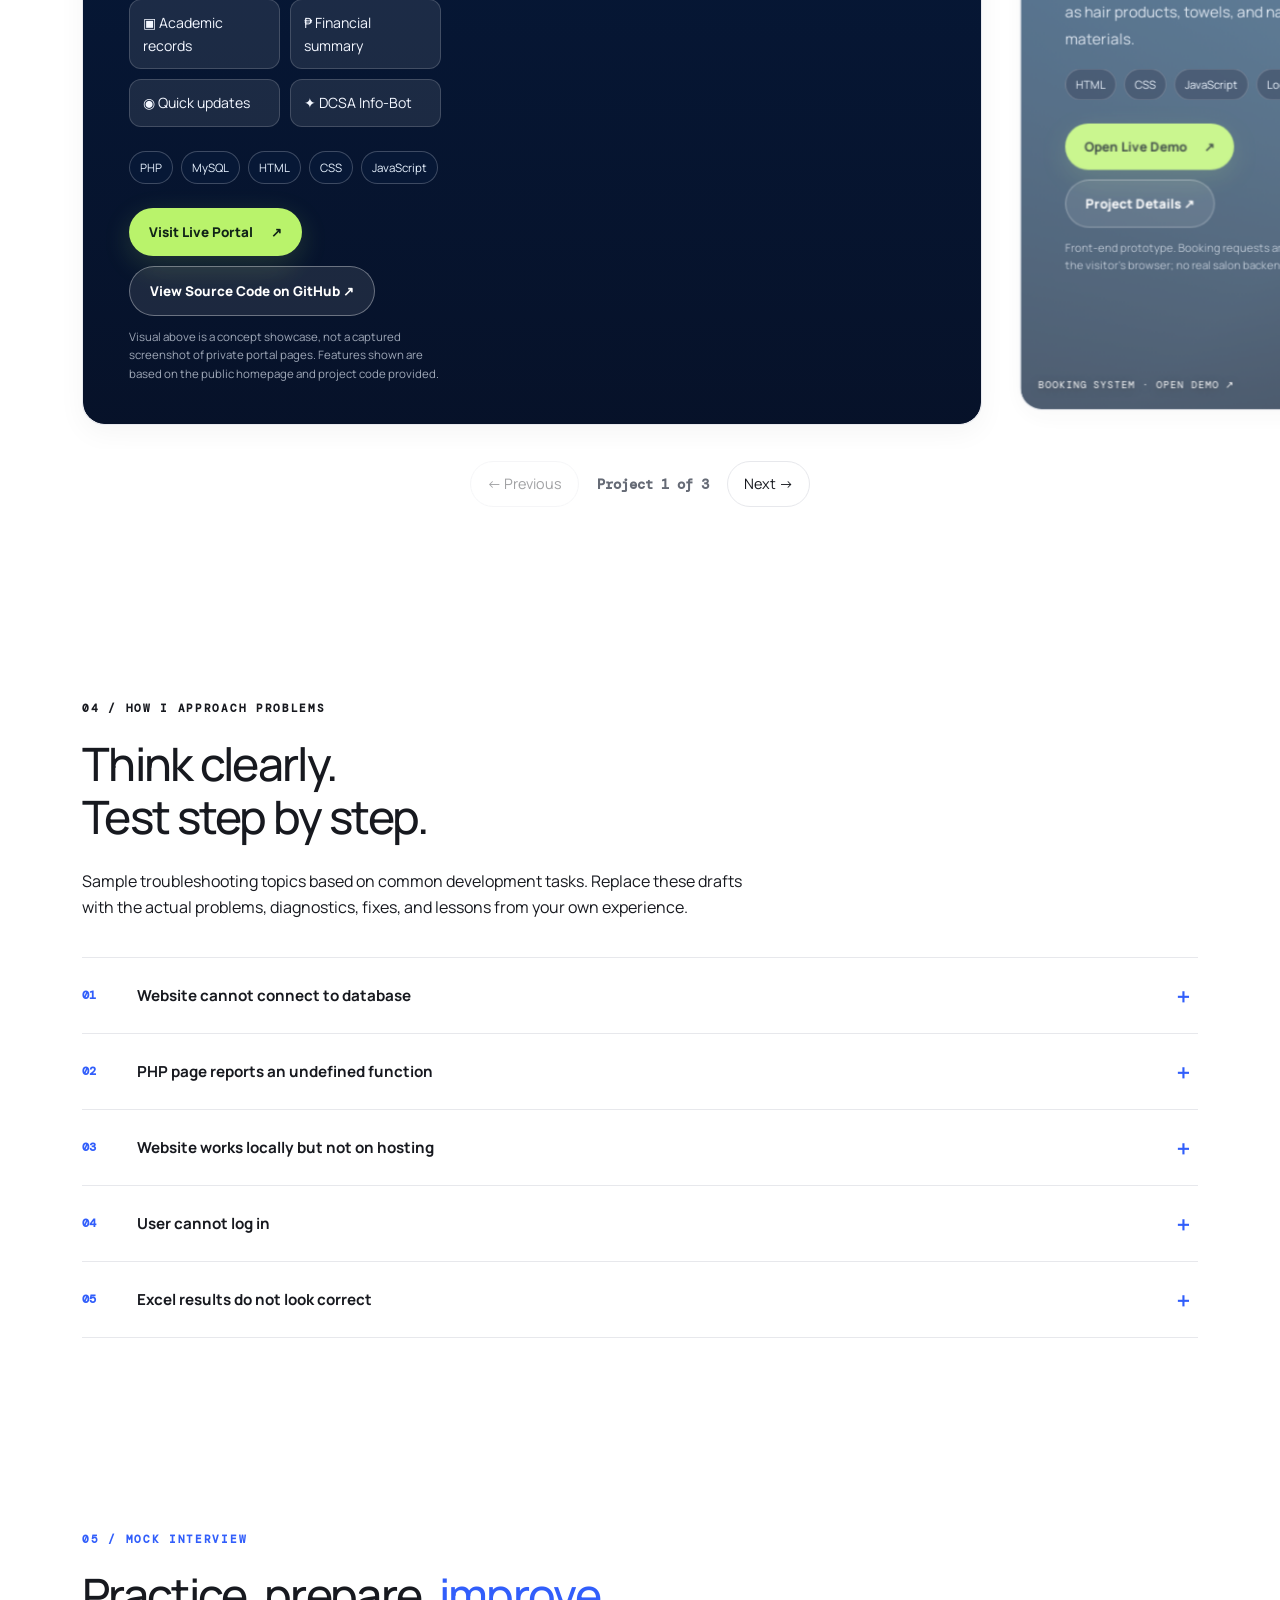
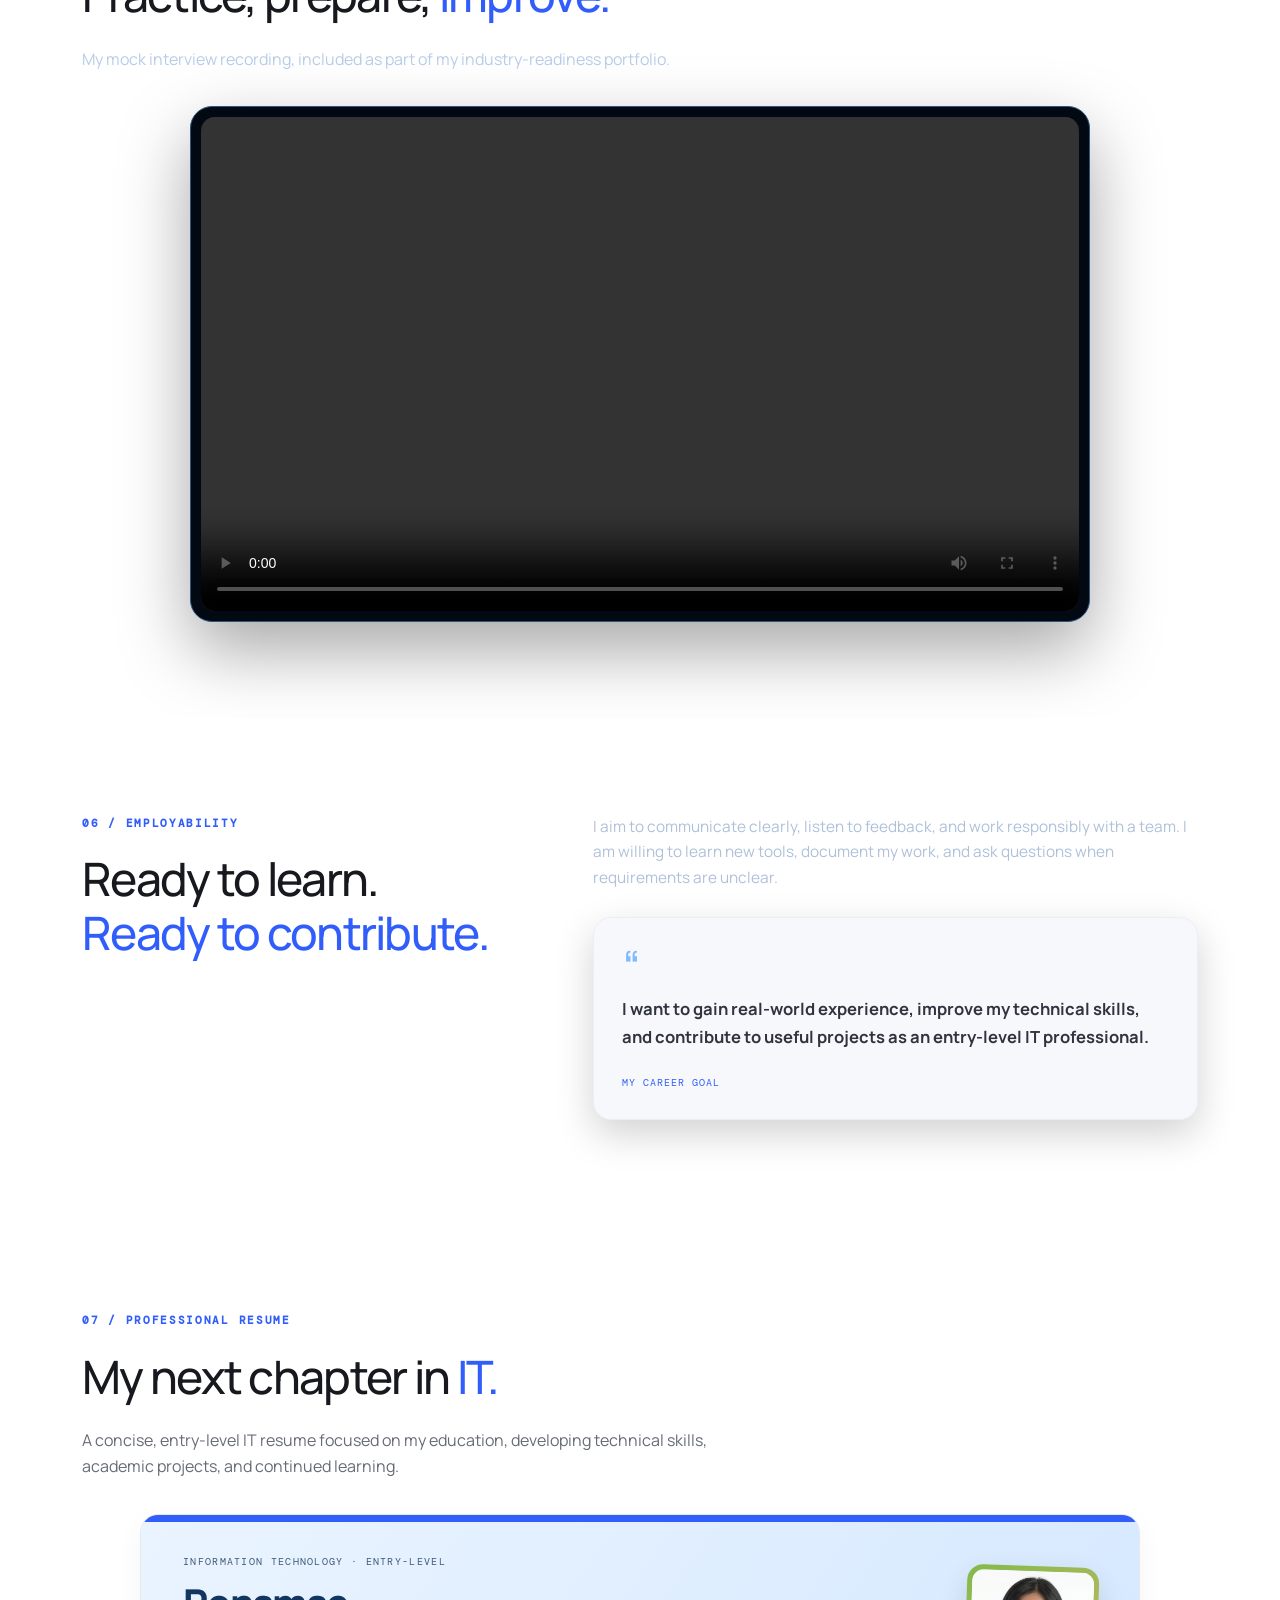
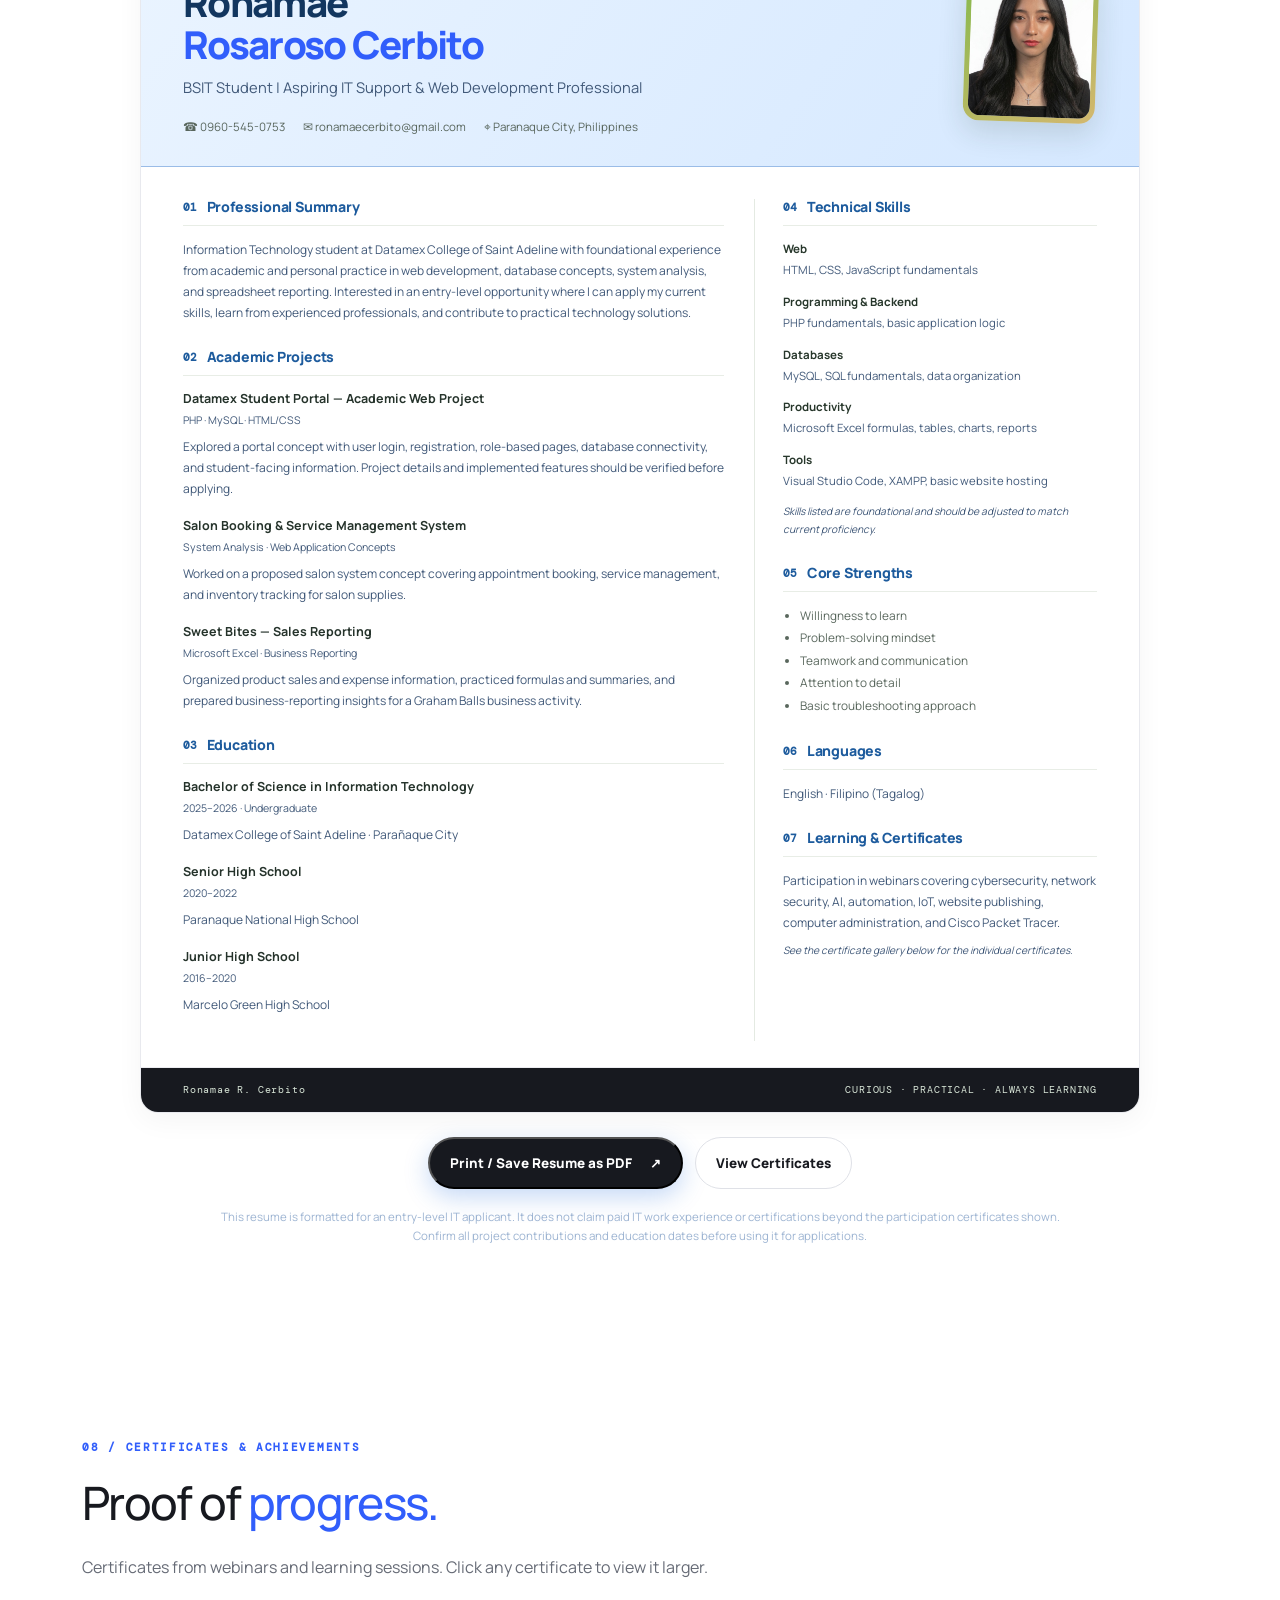
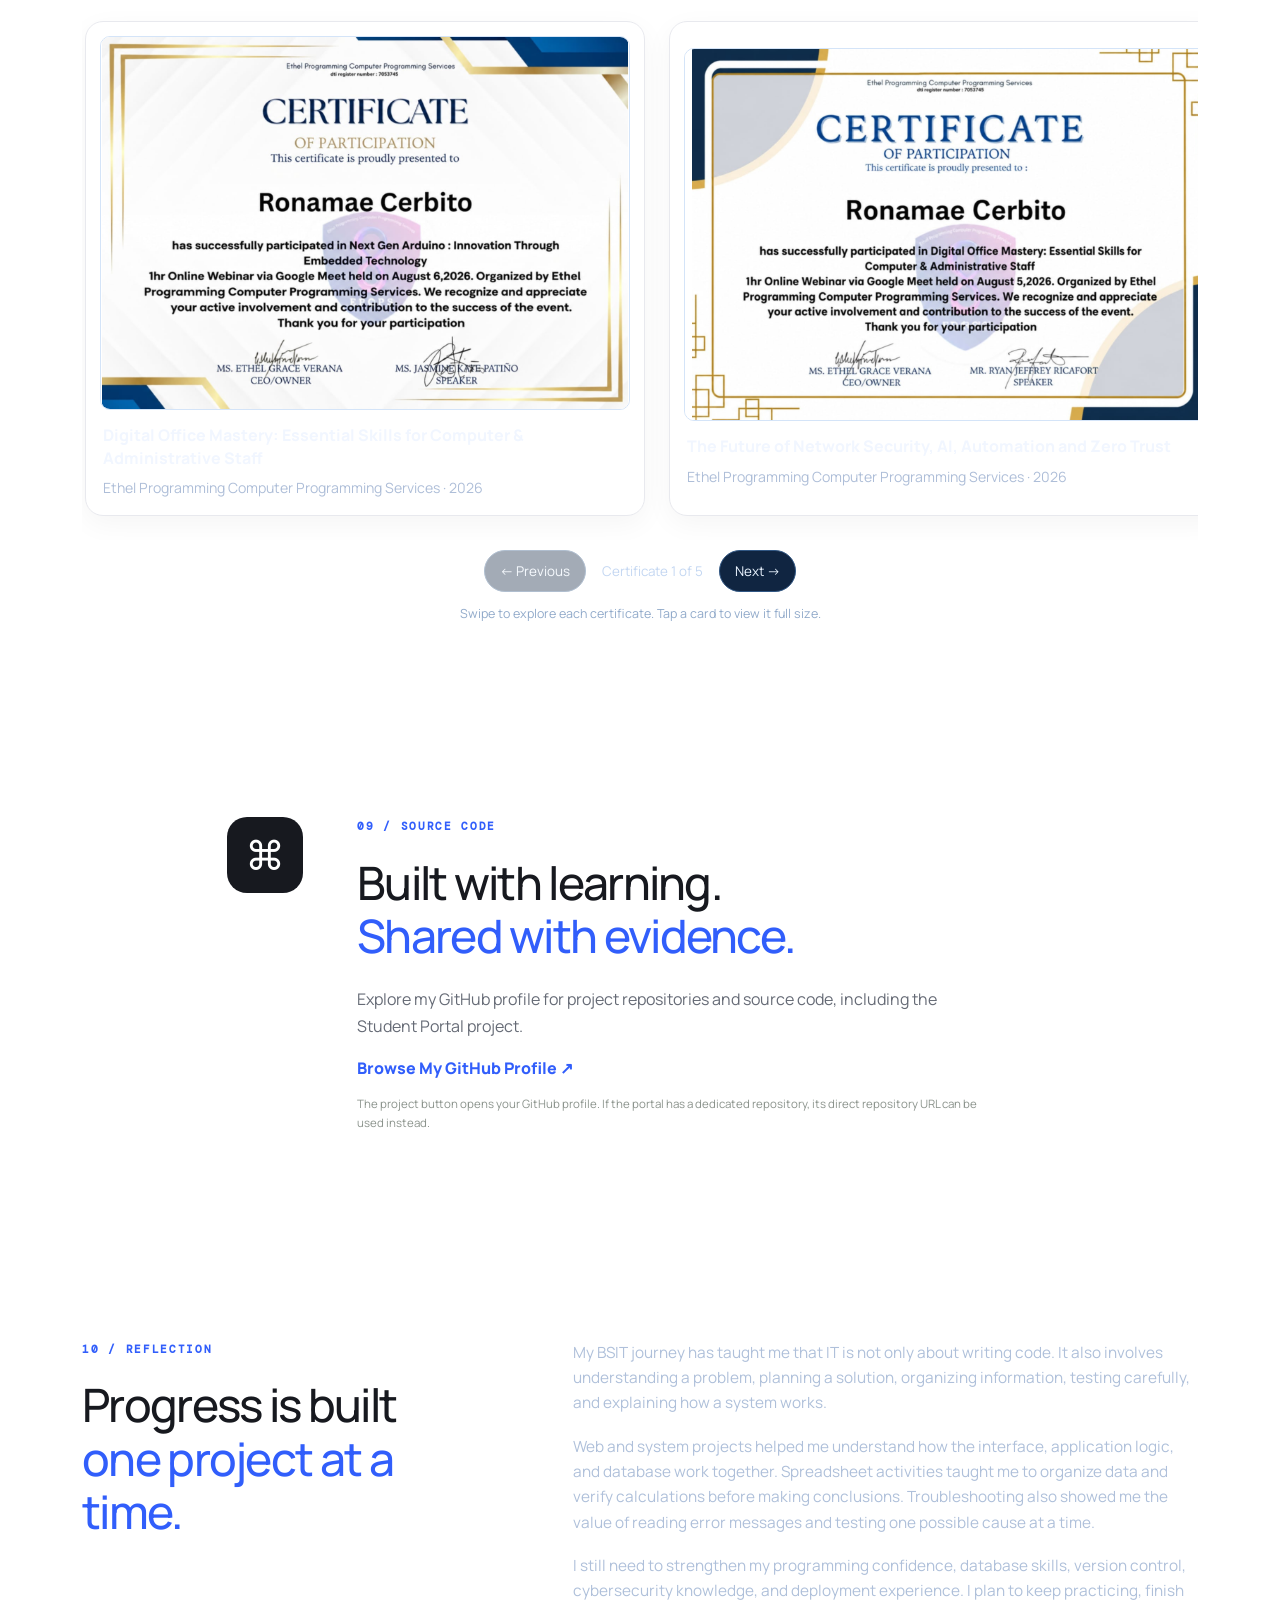
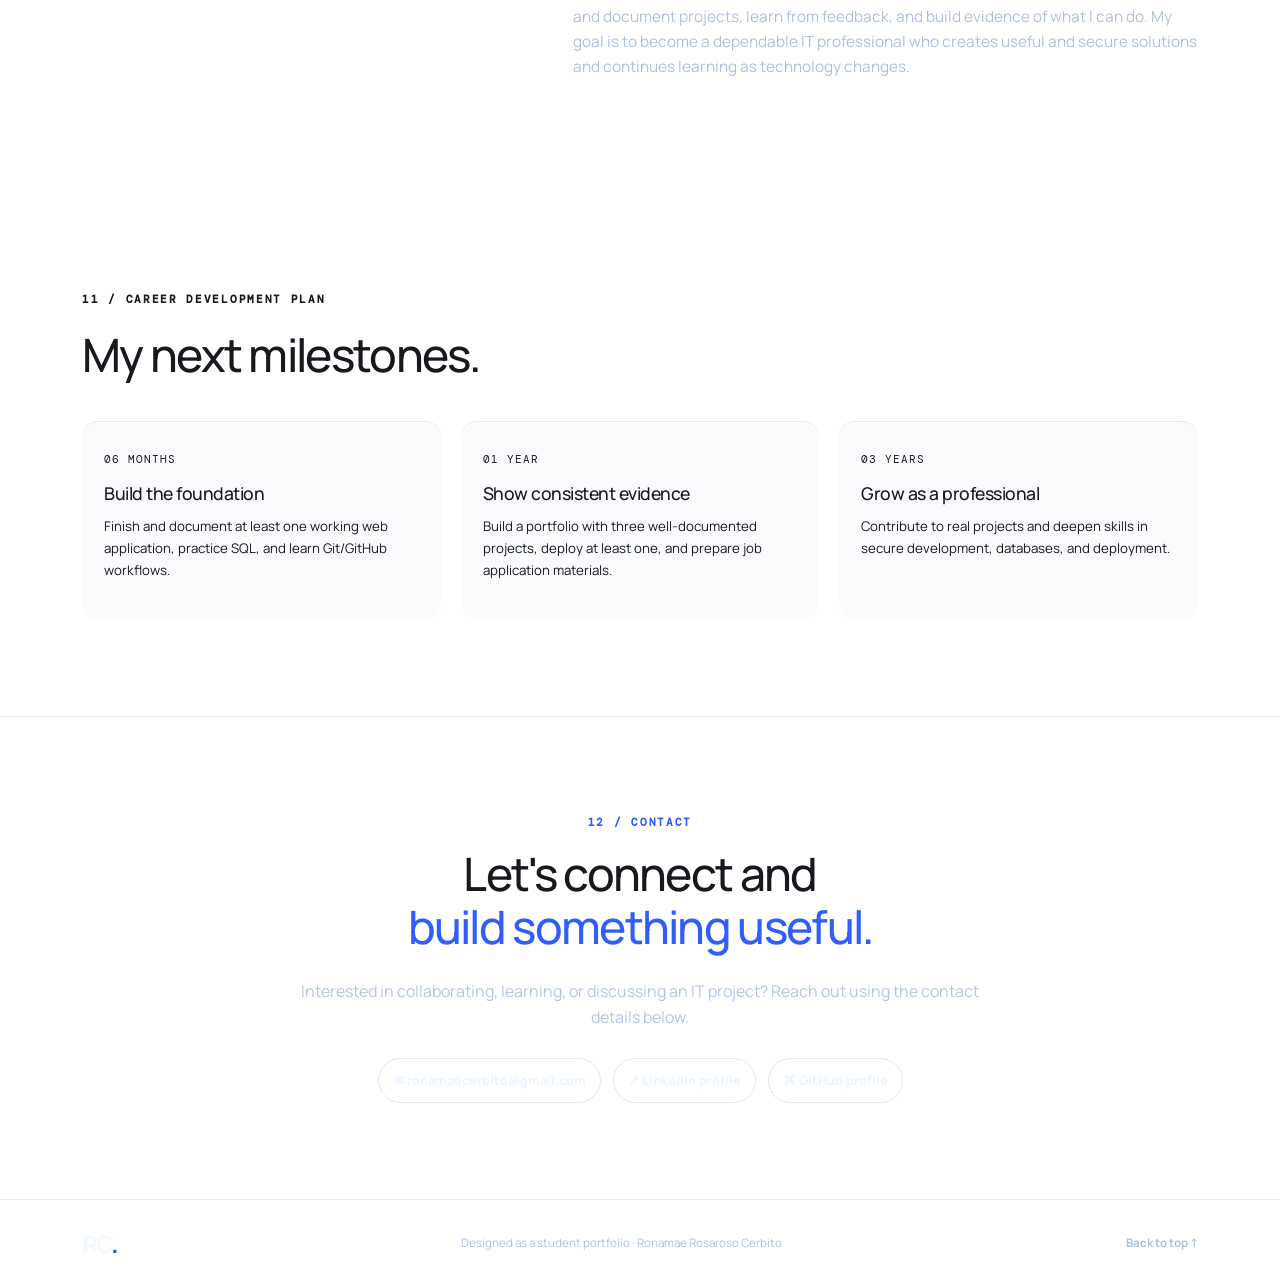
==== commit 9aba9b92: "Rename portfolio-white-redesign.html to index.html" ====
--- a/index.html
+++ b/index.html
@@ -6,7 +6,7 @@
   <meta name="description" content="Ronamae Rosaroso Cerbito — BSIT Industry-Ready Professional Portfolio">
   <title>Ronamae Cerbito | BSIT Portfolio</title>
   <link href="https://cdn.jsdelivr.net/npm/bootstrap@5.3.3/dist/css/bootstrap.min.css" rel="stylesheet" integrity="sha384-QWTKZyjpPEjISv5WaRU9OFeRpok6YctnYmDr5pNlyT2bRjXh0JMhjY6hW+ALEwIH" crossorigin="anonymous">
-  <link rel="stylesheet" href="style.css">
+  <link rel="stylesheet" href="style-white-redesign.css">
   <style>
     .hero-art.profile-art { display:flex; align-items:flex-start; justify-content:center; overflow:visible; padding-top:0; }
     .hero-art.profile-art .code-card { display:none; }
@@ -63,6 +63,7 @@
 
   <main>
     <section class="hero section" id="home">
+      <div class="container"><p class="eyebrow section-kicker">00 / HOME</p></div>
       <div class="container hero-grid">
         <div class="hero-copy">
           <p class="eyebrow"><span class="status-dot"></span> BSIT STUDENT · ASPIRING IT PROFESSIONAL</p>
@@ -75,7 +76,7 @@
           </div>
           <div class="hero-meta"><span>📍 Philippines</span><span>🎓 Datamex College of Saint Adeline</span></div>
         </div>
-        <div class="hero-art profile-art" aria-label="Photo of Welfredo Samong Sumcad">
+        <div class="hero-art profile-art" aria-label="Photo of Ronamae Rosaroso Cerbito">
           <div class="orb orb-one"></div><div class="orb orb-two"></div>
           <button class="id-hanger" id="idHanger" type="button" aria-label="Click to make my ID photo sway" aria-pressed="false">
             <svg class="id-lace-loop" viewBox="0 0 260 154" aria-hidden="true">
@@ -122,7 +123,8 @@
       </div>
     </section>
 
-    <section class="quick-stats">
+    <section class="quick-stats" aria-label="Portfolio highlights">
+      <div class="container"><p class="eyebrow section-kicker">PORTFOLIO AT A GLANCE</p></div>
       <div class="container stats-grid">
         <div><strong>03</strong><span>Featured Projects</span></div>
         <div><strong>08+</strong><span>Learning Areas</span></div>
@@ -214,14 +216,14 @@
 
     <section class="section" id="employability">
       <div class="container two-col">
-        <div><p class="eyebrow">05 / EMPLOYABILITY</p><h2>Ready to learn.<br><span>Ready to contribute.</span></h2></div>
+        <div><p class="eyebrow">06 / EMPLOYABILITY</p><h2>Ready to learn.<br><span>Ready to contribute.</span></h2></div>
         <div class="prose"><p>I aim to communicate clearly, listen to feedback, and work responsibly with a team. I am willing to learn new tools, document my work, and ask questions when requirements are unclear.</p><div class="interview-card"><span class="quote-mark">“</span><p>I want to gain real-world experience, improve my technical skills, and contribute to useful projects as an entry-level IT professional.</p><small>MY CAREER GOAL</small></div></div>
       </div>
     </section>
 
     <section class="section section-muted resume-section" id="resume">
       <div class="container">
-        <p class="eyebrow">06 / PROFESSIONAL RESUME</p>
+        <p class="eyebrow">07 / PROFESSIONAL RESUME</p>
         <h2>My next chapter in <span>IT.</span></h2>
         <p class="section-intro">A concise, entry-level IT resume focused on my education, developing technical skills, academic projects, and continued learning.</p>
         <article class="resume-document">
@@ -263,7 +265,7 @@
     </section>
 
     <section class="section" id="certificates">
-      <div class="container"><p class="eyebrow">07 / CERTIFICATES & ACHIEVEMENTS</p><h2>Proof of <span>progress.</span></h2><p class="certificate-intro">Certificates from webinars and learning sessions. Click any certificate to view it larger.</p>
+      <div class="container"><p class="eyebrow">08 / CERTIFICATES & ACHIEVEMENTS</p><h2>Proof of <span>progress.</span></h2><p class="certificate-intro">Certificates from webinars and learning sessions. Click any certificate to view it larger.</p>
         <div class="certificate-carousel" id="certificateCarousel" aria-label="Swipe through certificates"><div class="certificate-grid">
           <button class="certificate-card" type="button" data-certificate="certificate-1.png" aria-label="View certificate: Digital Office Mastery: Essential Skills for Computer & Administrative Staff">
             <span class="certificate-image-wrap"><img src="certificate-1.png" alt="Certificate of participation: Digital Office Mastery: Essential Skills for Computer & Administrative Staff" loading="lazy"><span class="certificate-zoom">⤢ Click to enlarge</span></span>
@@ -292,19 +294,19 @@
     </section>
 
     <section class="section section-muted" id="github">
-      <div class="container github-panel"><div class="github-mark">⌘</div><div><p class="eyebrow">08 / SOURCE CODE</p><h2>Built with learning.<br><span>Shared with evidence.</span></h2><p>Explore my GitHub profile for project repositories and source code, including the Student Portal project.</p><a class="text-link" href="https://github.com/ronamaecerbito-puza" target="_blank" rel="noopener">Browse My GitHub Profile ↗</a><p class="placeholder-note">The project button opens your GitHub profile. If the portal has a dedicated repository, its direct repository URL can be used instead.</p></div></div>
+      <div class="container github-panel"><div class="github-mark">⌘</div><div><p class="eyebrow">09 / SOURCE CODE</p><h2>Built with learning.<br><span>Shared with evidence.</span></h2><p>Explore my GitHub profile for project repositories and source code, including the Student Portal project.</p><a class="text-link" href="https://github.com/ronamaecerbito-puza" target="_blank" rel="noopener">Browse My GitHub Profile ↗</a><p class="placeholder-note">The project button opens your GitHub profile. If the portal has a dedicated repository, its direct repository URL can be used instead.</p></div></div>
     </section>
 
     <section class="section" id="reflection">
-      <div class="container reflection-layout"><div><p class="eyebrow">09 / REFLECTION</p><h2>Progress is built<br><span>one project at a time.</span></h2></div><div class="prose"><p>My BSIT journey has taught me that IT is not only about writing code. It also involves understanding a problem, planning a solution, organizing information, testing carefully, and explaining how a system works.</p><p>Web and system projects helped me understand how the interface, application logic, and database work together. Spreadsheet activities taught me to organize data and verify calculations before making conclusions. Troubleshooting also showed me the value of reading error messages and testing one possible cause at a time.</p><p>I still need to strengthen my programming confidence, database skills, version control, cybersecurity knowledge, and deployment experience. I plan to keep practicing, finish and document projects, learn from feedback, and build evidence of what I can do. My goal is to become a dependable IT professional who creates useful and secure solutions and continues learning as technology changes.</p></div></div>
+      <div class="container reflection-layout"><div><p class="eyebrow">10 / REFLECTION</p><h2>Progress is built<br><span>one project at a time.</span></h2></div><div class="prose"><p>My BSIT journey has taught me that IT is not only about writing code. It also involves understanding a problem, planning a solution, organizing information, testing carefully, and explaining how a system works.</p><p>Web and system projects helped me understand how the interface, application logic, and database work together. Spreadsheet activities taught me to organize data and verify calculations before making conclusions. Troubleshooting also showed me the value of reading error messages and testing one possible cause at a time.</p><p>I still need to strengthen my programming confidence, database skills, version control, cybersecurity knowledge, and deployment experience. I plan to keep practicing, finish and document projects, learn from feedback, and build evidence of what I can do. My goal is to become a dependable IT professional who creates useful and secure solutions and continues learning as technology changes.</p></div></div>
     </section>
 
     <section class="section section-dark career" id="career">
-      <div class="container"><p class="eyebrow">10 / CAREER DEVELOPMENT PLAN</p><h2>My next <span>milestones.</span></h2><div class="timeline"><div><span>06 MONTHS</span><h3>Build the foundation</h3><p>Finish and document at least one working web application, practice SQL, and learn Git/GitHub workflows.</p></div><div><span>01 YEAR</span><h3>Show consistent evidence</h3><p>Build a portfolio with three well-documented projects, deploy at least one, and prepare job application materials.</p></div><div><span>03 YEARS</span><h3>Grow as a professional</h3><p>Contribute to real projects and deepen skills in secure development, databases, and deployment.</p></div></div></div>
+      <div class="container"><p class="eyebrow">11 / CAREER DEVELOPMENT PLAN</p><h2>My next <span>milestones.</span></h2><div class="timeline"><div><span>06 MONTHS</span><h3>Build the foundation</h3><p>Finish and document at least one working web application, practice SQL, and learn Git/GitHub workflows.</p></div><div><span>01 YEAR</span><h3>Show consistent evidence</h3><p>Build a portfolio with three well-documented projects, deploy at least one, and prepare job application materials.</p></div><div><span>03 YEARS</span><h3>Grow as a professional</h3><p>Contribute to real projects and deepen skills in secure development, databases, and deployment.</p></div></div></div>
     </section>
 
     <section class="section contact-section" id="contact">
-      <div class="container contact-box"><p class="eyebrow">11 / CONTACT</p><h2>Let's connect and<br><span>build something useful.</span></h2><p>Interested in collaborating, learning, or discussing an IT project? Reach out using the contact details below.</p><div class="contact-links"><a href="mailto:ronamaecerbito@gmail.com">✉ ronamaecerbito@gmail.com</a><a href="https://github.com/ronamaecerbito-puza-559a39443?utm_source=share_via&amp;utm_content=profile&amp;utm_medium=member_android" target="_blank" rel="noopener">↗ LinkedIn profile</a><a href="https://github.com/ronamaecerbito-puza" target="_blank" rel="noopener">⌘ GitHub profile</a></div></div>
+      <div class="container contact-box"><p class="eyebrow">12 / CONTACT</p><h2>Let's connect and<br><span>build something useful.</span></h2><p>Interested in collaborating, learning, or discussing an IT project? Reach out using the contact details below.</p><div class="contact-links"><a href="mailto:ronamaecerbito@gmail.com">✉ ronamaecerbito@gmail.com</a><a href="https://github.com/ronamaecerbito-puza-559a39443?utm_source=share_via&amp;utm_content=profile&amp;utm_medium=member_android" target="_blank" rel="noopener">↗ LinkedIn profile</a><a href="https://github.com/ronamaecerbito-puza" target="_blank" rel="noopener">⌘ GitHub profile</a></div></div>
     </section>
   </main>
   <footer><div class="container footer-row"><a class="brand" href="#home">RC<span>.</span></a><p>Designed as a student portfolio · Ronamae Rosaroso Cerbito</p><a href="#home">Back to top ↑</a></div></footer>
--- a/style-white-redesign.css
+++ b/style-white-redesign.css
@@ -0,0 +1,772 @@
+@import url('https://fonts.googleapis.com/css2?family=DM+Mono:wght@400;500&family=Manrope:wght@400;500;600;700;800&display=swap');
+:root{--ink:#182321;--muted:#64716e;--paper:#fbfcf9;--green:#b9f36b;--green-dark:#244c3a;--line:#e0e7e1;--dark:#14221f;--max:1140px}
+*{box-sizing:border-box}html{scroll-behavior:smooth;scroll-padding-top:90px}body{margin:0;background:var(--paper);color:var(--ink);font-family:Manrope,Arial,sans-serif;line-height:1.65}a{color:inherit;text-decoration:none}.container{width:min(var(--max),calc(100% - 44px));margin:auto}.site-header{height:76px;position:sticky;top:0;background:rgba(251,252,249,.92);backdrop-filter:blur(14px);border-bottom:1px solid rgba(224,231,225,.8);z-index:10}.nav{height:100%;display:flex;align-items:center;justify-content:space-between}.brand{font-size:1.5rem;font-weight:800;letter-spacing:-1.5px}.brand span{color:#5b9237}.nav-links{display:flex;align-items:center;gap:27px;font-size:.82rem;font-weight:700}.nav-links a:not(.nav-cta){color:#4e5a56}.nav-links a:hover,.text-link:hover{color:#54822e}.nav-cta{background:var(--ink);color:white;padding:11px 19px;border-radius:7px}.menu-toggle{display:none;border:0;background:transparent;font-size:1.5rem}.section{padding:100px 0}.hero{padding:94px 0 80px;overflow:hidden;background:radial-gradient(ellipse at 85% 38%,#eff8e7 0,transparent 36%)}.hero-grid{display:grid;grid-template-columns:1.05fr .95fr;gap:60px;align-items:center}.eyebrow{font-family:'DM Mono',monospace;font-size:.72rem;letter-spacing:1.3px;color:#628449;font-weight:500;margin:0 0 20px}.status-dot{display:inline-block;width:8px;height:8px;background:#75bb42;border-radius:50%;margin-right:8px}h1,h2,h3,p{margin-top:0}h1{font-size:clamp(2.7rem,5.2vw,4.9rem);letter-spacing:-4px;line-height:1.06;margin-bottom:24px;font-weight:800}h1 span,h2 span{color:#639242}h2{font-size:clamp(2rem,3.6vw,3.15rem);letter-spacing:-2px;line-height:1.16;margin-bottom:24px}h3{letter-spacing:-.5px}.hero-lead{font-size:1.13rem;max-width:560px;color:#45534e;line-height:1.8}.hero-note{font-size:.9rem;color:var(--muted)}.hero-actions{display:flex;gap:12px;flex-wrap:wrap;margin:30px 0}.button{display:inline-flex;align-items:center;gap:18px;border-radius:7px;padding:14px 19px;font-size:.84rem;font-weight:800;transition:transform .2s,box-shadow .2s}.button:hover{transform:translateY(-2px);box-shadow:0 8px 22px #16231c18}.primary{background:var(--green);color:#1d2a20}.secondary{border:1px solid #d7dfd8;background:#fff}.hero-meta{display:flex;gap:18px;flex-wrap:wrap;font-size:.76rem;color:var(--muted)}.hero-art{position:relative;min-height:370px;display:grid;place-items:center}.orb{position:absolute;border-radius:50%;filter:blur(1px)}.orb-one{width:300px;height:300px;background:#e3f5ce;right:3%;top:5%}.orb-two{width:100px;height:100px;background:#c6ef9c;left:4%;bottom:9%}.code-card{position:relative;z-index:1;background:#172622;color:#dfece3;width:min(100%,410px);border-radius:15px;box-shadow:0 25px 70px #21372d30;transform:rotate(-2deg);overflow:hidden}.code-top{height:43px;background:#21342e;display:flex;align-items:center;gap:6px;padding:0 16px}.code-top>span{height:8px;width:8px;border-radius:50%;background:#e98d7e}.code-top>span:nth-child(2){background:#e7c46b}.code-top>span:nth-child(3){background:#9bd779}.code-top small{font-family:'DM Mono',monospace;color:#9cb3a5;margin-left:auto;font-size:.67rem}.code-card pre{padding:19px 23px 25px;margin:0;overflow:auto;font-size:.83rem;line-height:1.9;font-family:'DM Mono',monospace}.code-card b{color:#b9f36b;font-weight:500}.code-card em{color:#e9c58b;font-style:normal}.floating-tag{position:absolute;z-index:2;background:white;border:1px solid var(--line);border-radius:9px;padding:10px 14px;font-size:.75rem;font-weight:800;box-shadow:0 10px 28px #21372d12}.tag-top{right:-3px;top:20%}.tag-bottom{bottom:13%;left:-5px}.quick-stats{background:#fff;border-top:1px solid var(--line);border-bottom:1px solid var(--line)}.stats-grid{display:grid;grid-template-columns:repeat(3,1fr);padding:25px 0}.stats-grid div{display:flex;align-items:center;justify-content:center;gap:14px;border-right:1px solid var(--line)}.stats-grid div:last-child{border:0}.stats-grid strong{font-size:1.8rem;letter-spacing:-1px}.stats-grid span{font-size:.78rem;color:var(--muted)}.two-col{display:grid;grid-template-columns:.85fr 1.15fr;gap:75px}.prose{color:#56635e;font-size:.96rem}.prose p{margin-bottom:18px}.value-tags,.tech-tags{display:flex;gap:8px;flex-wrap:wrap;margin-top:23px}.value-tags span,.tech-tags span{border:1px solid #dce5dc;background:#fff;padding:6px 10px;border-radius:5px;font-size:.72rem;color:#52634f}.section-muted{background:#f0f4ed}.section-intro{max-width:670px;color:var(--muted);margin-bottom:34px}.skills-grid{display:grid;grid-template-columns:repeat(3,1fr);gap:16px}.skill-card{background:white;border:1px solid #e2e9e0;border-radius:12px;padding:25px 23px}.skill-icon{display:grid;place-items:center;width:42px;height:42px;border-radius:10px;background:#eaf5df;color:#527d36;font-size:1.4rem;margin-bottom:18px}.skill-card h3{font-size:1.03rem;margin-bottom:8px}.skill-card p{font-size:.82rem;color:var(--muted);min-height:48px}.skill-level{height:5px;background:#e9eee8;border-radius:5px;overflow:hidden;margin:17px 0 8px}.skill-level span{display:block;height:100%;background:#86b957;border-radius:5px}.skill-card small{font-size:.7rem;color:#77827c}.projects-grid{display:grid;grid-template-columns:repeat(2,1fr);gap:22px}.project-card{border:1px solid var(--line);border-radius:13px;overflow:hidden;background:white;transition:transform .2s,box-shadow .2s}.project-card:hover{transform:translateY(-4px);box-shadow:0 18px 35px #1b322010}.project-featured{grid-column:span 2;display:grid;grid-template-columns:1fr 1fr}.project-visual{height:220px;position:relative;display:grid;place-items:center;overflow:hidden}.project-featured .project-visual{height:100%;min-height:300px}.visual-portal{background:#dfeedd}.mock-window{width:72%;height:65%;background:white;border-radius:8px;box-shadow:0 12px 25px #304d3522;overflow:hidden;transform:rotate(-3deg)}.mock-bar{height:18px;background:#203b30}.mock-content{display:flex;height:calc(100% - 18px)}.mock-side{width:26%;background:#edf3e9}.mock-lines{flex:1;padding:18px}.mock-lines i,.mock-lines b{display:block;height:9px;background:#dfe8dc;margin-bottom:13px;border-radius:4px}.mock-lines i:nth-child(2){width:75%}.mock-lines i:nth-child(3){width:55%}.mock-lines b{height:45px;background:#d8efbf;margin-top:19px}.visual-label{position:absolute;bottom:17px;left:20px;font-family:'DM Mono',monospace;letter-spacing:1.2px;font-size:.62rem;color:#425a42}.visual-salon{background:#f2e7df}.salon-circle{width:115px;height:115px;border:1px solid #c29e81;border-radius:50%;display:grid;place-items:center;font-family:Georgia,serif;font-size:2rem;color:#775742;position:relative}.salon-circle span{position:absolute;font-size:.8rem;right:7px;top:18px}.salon-lines{position:absolute;right:12%;top:25%;display:grid;gap:8px}.salon-lines i{display:block;width:35px;height:3px;background:#c9a88d}.salon-lines i:nth-child(2){width:24px}.visual-sales{background:#e7edfa}.chart-bars{height:100px;display:flex;align-items:end;gap:13px;border-bottom:1px solid #aab9d8;padding:0 25px}.chart-bars i{width:24px;background:#7894c5;border-radius:4px 4px 0 0}.chart-bars i:nth-child(even){background:#9fb2d7}.project-content{padding:25px}.project-type{font-family:'DM Mono',monospace;font-size:.66rem;color:#6a8c50;letter-spacing:1px;margin-bottom:10px}.project-content h3{font-size:1.25rem;margin-bottom:10px}.project-content p{font-size:.84rem;color:var(--muted)}.tech-tags{margin:16px 0}.tech-tags span{background:#f7f9f5}.project-status{font-size:.72rem!important;color:#8a7653!important;margin-bottom:0}.section-dark{background:var(--dark);color:#f4f7f1}.section-dark .eyebrow{color:#b8e58f}.section-dark h2 span{color:var(--green)}.section-dark .section-intro{color:#b3c1b8}.cases{border-top:1px solid #3b4a43;margin-top:36px}.cases details{border-bottom:1px solid #3b4a43}.cases summary{cursor:pointer;list-style:none;display:grid;grid-template-columns:55px 1fr 25px;align-items:center;padding:21px 0;font-weight:700;font-size:.95rem}.cases summary::-webkit-details-marker{display:none}.cases summary span{font-family:'DM Mono',monospace;color:#b9f36b;font-size:.75rem}.cases summary b{font-size:1.25rem;color:#b9f36b}.case-body{padding:0 35px 22px 55px;color:#c2cec6;font-size:.86rem}.case-body p{margin-bottom:8px}.case-body strong{color:white}.interview-card{background:#f0f5ec;border-radius:12px;padding:25px 28px;margin-top:27px;color:#34443a;position:relative}.quote-mark{font-size:3.2rem;color:#8ebd61;line-height:1}.interview-card p{font-size:1.04rem;font-weight:700;color:#34443a}.interview-card small{font-family:'DM Mono',monospace;font-size:.65rem;color:#6e865b;letter-spacing:1px}.resume-panel{display:grid;grid-template-columns:1fr 1fr;gap:65px;background:#fff;border:1px solid var(--line);border-radius:15px;padding:42px}.resume-panel>div:first-child>p:not(.eyebrow){color:var(--muted);font-size:.9rem}.muted-text{font-size:.78rem!important}.resume-list>div{padding:0 0 17px;margin-bottom:17px;border-bottom:1px solid var(--line);display:flex;flex-direction:column;gap:5px}.resume-list span{font-family:'DM Mono',monospace;color:#6c8d51;font-size:.68rem;text-transform:uppercase;letter-spacing:.8px}.resume-list strong{font-size:.9rem}.resume-list small{font-size:.75rem;color:var(--muted)}.resume-list .button{margin-top:4px;align-self:flex-start}.empty-evidence{display:flex;gap:20px;align-items:flex-start;border:1px dashed #bfcdbb;border-radius:12px;padding:26px;background:#fbfdf8;max-width:780px}.evidence-icon{display:grid;place-items:center;min-width:44px;height:44px;background:#e9f5df;border-radius:10px;color:#628c43;font-size:1.3rem}.empty-evidence h3{margin-bottom:7px}.empty-evidence p{font-size:.86rem;color:var(--muted);margin:0}.github-panel{display:grid;grid-template-columns:100px 1fr;gap:30px;align-items:start;max-width:850px}.github-mark{width:76px;height:76px;display:grid;place-items:center;border-radius:18px;background:#182a24;color:#c3f48e;font-size:2.5rem}.github-panel p:not(.eyebrow){color:var(--muted);max-width:640px}.text-link{font-weight:800;color:#568535}.placeholder-note{font-size:.72rem!important;color:#8b938c!important;margin-top:12px}.reflection-layout{display:grid;grid-template-columns:.8fr 1.2fr;gap:75px}.timeline{display:grid;grid-template-columns:repeat(3,1fr);gap:22px;margin-top:40px}.timeline>div{border-top:1px solid #526158;padding-top:20px}.timeline span{font-family:'DM Mono',monospace;color:var(--green);font-size:.7rem;letter-spacing:1px}.timeline h3{font-size:1.1rem;margin:12px 0}.timeline p{font-size:.83rem;color:#b6c3ba}.contact-section{background:#edf5e6}.contact-box{text-align:center;max-width:750px}.contact-box .eyebrow{margin-bottom:16px}.contact-box>p:not(.eyebrow){color:#657269}.contact-links{display:flex;justify-content:center;gap:12px;flex-wrap:wrap;margin-top:27px}.contact-links a{background:white;border:1px solid #dce7d7;border-radius:7px;padding:11px 14px;font-size:.8rem;font-weight:700}.contact-box .placeholder-note{margin-top:20px}footer{background:#fff;border-top:1px solid var(--line);padding:24px 0}.footer-row{display:flex;align-items:center;justify-content:space-between;gap:18px}.footer-row p,.footer-row>a:last-child{font-size:.73rem;color:var(--muted);margin:0}.footer-row>a:last-child{font-weight:700}
+@media(max-width:850px){.nav-links{gap:14px;font-size:.74rem}.hero-grid{gap:25px}.hero-art{min-height:320px}.two-col,.reflection-layout{gap:35px}.skills-grid{grid-template-columns:repeat(2,1fr)}.resume-panel{gap:35px;padding:30px}.project-featured{grid-template-columns:1fr 1fr}}
+@media(max-width:650px){.container{width:min(var(--max),calc(100% - 32px))}.site-header{height:66px}.menu-toggle{display:block}.nav-links{display:none;position:absolute;top:65px;left:0;right:0;background:var(--paper);padding:20px 24px 24px;border-bottom:1px solid var(--line);flex-direction:column;align-items:stretch;gap:16px}.nav-links.open{display:flex}.nav-cta{text-align:center}.section{padding:70px 0}.hero{padding:65px 0 55px}.hero-grid,.two-col,.reflection-layout,.resume-panel{grid-template-columns:1fr}.hero-grid{gap:15px}h1{letter-spacing:-2.7px}.hero-art{min-height:300px;margin-top:10px}.code-card{width:92%}.tag-top{right:0}.tag-bottom{left:0}.stats-grid{padding:20px 0;gap:7px}.stats-grid div{flex-direction:column;gap:2px;text-align:center;padding:0 6px}.stats-grid strong{font-size:1.5rem}.stats-grid span{font-size:.65rem}.skills-grid,.projects-grid,.timeline{grid-template-columns:1fr}.project-featured{grid-column:span 1;display:block}.project-featured .project-visual{min-height:220px}.skill-card p{min-height:0}.resume-panel{padding:25px}.github-panel{grid-template-columns:1fr;gap:18px}.timeline{gap:25px}.footer-row{flex-wrap:wrap}.footer-row p{order:3;width:100%}.case-body{padding-left:20px}.cases summary{grid-template-columns:40px 1fr 20px;font-size:.84rem}.contact-links{flex-direction:column}.contact-links a{width:100%}}
+
+
+/* Certificates & achievements: cards and click-to-enlarge effect */
+.certificate-intro{color:var(--muted,#65685f);margin:16px 0 28px;line-height:1.7}
+.certificate-grid{display:grid;grid-template-columns:repeat(2,minmax(0,1fr));gap:24px;margin-top:24px}
+.certificate-card{appearance:none;text-align:left;width:100%;padding:14px;border:1px solid rgba(31,55,78,.13);border-radius:18px;background:rgba(255,255,255,.82);color:inherit;cursor:pointer;box-shadow:0 8px 24px rgba(20,35,50,.06);transition:transform .25s ease,box-shadow .25s ease,border-color .25s ease}
+.certificate-card:hover,.certificate-card:focus-visible{transform:translateY(-6px);box-shadow:0 18px 38px rgba(20,35,50,.16);border-color:#80b918;outline:none}
+.certificate-image-wrap{display:block;position:relative;overflow:hidden;border-radius:10px;background:#f3f5f7}
+.certificate-image-wrap img{display:block;width:100%;aspect-ratio:1.42;object-fit:contain;background:#fff;transition:transform .35s ease}
+.certificate-card:hover .certificate-image-wrap img{transform:scale(1.035)}
+.certificate-zoom{position:absolute;right:10px;bottom:10px;padding:7px 10px;border-radius:999px;background:rgba(14,25,20,.86);color:#fff;font-size:.78rem;opacity:0;transform:translateY(5px);transition:opacity .2s ease,transform .2s ease}
+.certificate-card:hover .certificate-zoom,.certificate-card:focus-visible .certificate-zoom{opacity:1;transform:translateY(0)}
+.certificate-title,.certificate-org{display:block}.certificate-title{font-weight:750;line-height:1.45;margin:14px 3px 7px}.certificate-org{font-size:.88rem;color:var(--muted,#65685f);margin:0 3px 3px;line-height:1.5}
+.certificate-lightbox{position:fixed;inset:0;z-index:9999;display:flex;flex-direction:column;align-items:center;justify-content:center;padding:5vh 4vw;background:rgba(8,15,25,.9);backdrop-filter:blur(9px);opacity:0;visibility:hidden;transition:opacity .25s ease,visibility .25s ease}
+.certificate-lightbox.is-open{opacity:1;visibility:visible}.lightbox-content{max-width:min(1100px,94vw);max-height:82vh;transform:scale(.88) translateY(12px);transition:transform .3s cubic-bezier(.2,.8,.2,1)}.certificate-lightbox.is-open .lightbox-content{transform:scale(1) translateY(0)}.lightbox-content img{display:block;max-width:100%;max-height:82vh;object-fit:contain;border-radius:8px;box-shadow:0 24px 80px rgba(0,0,0,.4)}
+.lightbox-close{position:absolute;top:18px;right:24px;width:48px;height:48px;border:1px solid rgba(255,255,255,.4);border-radius:50%;background:rgba(255,255,255,.12);color:white;font-size:2rem;line-height:1;cursor:pointer;transition:transform .2s ease,background .2s ease}.lightbox-close:hover{transform:rotate(90deg);background:rgba(255,255,255,.24)}.lightbox-hint{color:rgba(255,255,255,.8);font-size:.85rem;margin:14px 0 0;text-align:center}
+body.lightbox-active{overflow:hidden}
+@media(max-width:700px){.certificate-grid{grid-template-columns:1fr;gap:18px}.certificate-card{padding:10px}.certificate-zoom{opacity:1;transform:none}}
+@media(prefers-reduced-motion:reduce){.certificate-card,.certificate-image-wrap img,.certificate-lightbox,.lightbox-content,.lightbox-close{transition:none}}
+
+
+/* Creative portfolio polish: ambient glow, refined depth, and a print-ready IT resume */
+:root{--electric:#9bdc45;--deep:#13261f;--gold:#d3b76d}
+body{background-image:radial-gradient(ellipse at 2% 12%,rgba(185,243,107,.12),transparent 28%),radial-gradient(ellipse at 100% 54%,rgba(155,220,69,.09),transparent 24%)}
+.site-header{box-shadow:0 8px 28px rgba(18,39,28,.035)}
+.brand{transition:letter-spacing .25s ease,transform .25s ease}.brand:hover{letter-spacing:-.5px;transform:translateY(-1px)}
+.hero{position:relative;background:radial-gradient(ellipse at 82% 32%,rgba(185,243,107,.26) 0,transparent 36%),radial-gradient(ellipse at 0 100%,rgba(211,183,109,.12),transparent 32%)}
+.hero:before{content:"";position:absolute;right:-110px;top:-140px;width:350px;height:350px;border:1px solid rgba(91,146,55,.12);border-radius:50%;box-shadow:0 0 0 34px rgba(91,146,55,.035),0 0 0 72px rgba(91,146,55,.025);pointer-events:none}
+.hero-art.profile-art .profile-photo{filter:drop-shadow(0 24px 30px rgba(20,35,28,.2));transition:transform .45s cubic-bezier(.2,.8,.2,1)}.hero-art.profile-art:hover .profile-photo{transform:translateY(-6px) scale(1.015)}
+.skill-card,.project-card,.resume-document,.certificate-card{box-shadow:0 10px 32px rgba(25,48,34,.045)}
+.skill-card,.project-card,.certificate-card{transition:transform .28s ease,box-shadow .28s ease,border-color .28s ease}.skill-card:hover{transform:translateY(-5px);box-shadow:0 18px 38px rgba(25,48,34,.09)}
+.section h2 span{background:linear-gradient(100deg,#568b2e,#9bcf54);-webkit-background-clip:text;background-clip:text;-webkit-text-fill-color:transparent}
+.resume-section{background:linear-gradient(145deg,#f0f4ed 0%,#f7f8f2 48%,#edf5e7 100%)}
+.resume-document{max-width:1000px;margin:28px auto 0;background:#fff;border:1px solid #dce5dc;border-radius:18px;overflow:hidden;box-shadow:0 28px 70px rgba(22,44,31,.12);position:relative}
+.resume-document:before{content:"";position:absolute;top:0;left:0;right:0;height:7px;background:linear-gradient(90deg,#183c2b,#85bb45,#d5bb74,#183c2b)}
+.resume-heading{display:flex;align-items:center;justify-content:space-between;gap:28px;padding:38px 42px 30px;background:radial-gradient(ellipse at 95% 0%,rgba(185,243,107,.19),transparent 45%),#fbfcf9;border-bottom:1px solid #e3eae1}
+.resume-kicker{font-family:'DM Mono',monospace;letter-spacing:1.3px;font-size:.65rem;color:#68874e;margin-bottom:12px}
+.resume-identity h3{font-size:clamp(1.8rem,3vw,2.6rem);line-height:1.1;letter-spacing:-1.7px;margin:0 0 8px;font-weight:800}.resume-identity h3 span{color:#638f3e;display:block}
+.resume-role{font-size:.92rem;color:#5d6a61;margin:0 0 18px}
+.resume-contact{display:flex;flex-wrap:wrap;gap:9px 18px;color:#58665d;font-size:.72rem}
+.resume-photo-frame{flex:0 0 132px;width:132px;height:156px;padding:5px;border-radius:16px;background:linear-gradient(145deg,#83b94b,#d4b86f);box-shadow:0 12px 28px rgba(32,60,37,.14);transform:rotate(2deg)}
+.resume-photo-frame img{width:100%;height:100%;display:block;object-fit:cover;object-position:center 27%;border-radius:12px;background:#f4f5f1}
+.resume-body{display:grid;grid-template-columns:1.5fr .9fr;gap:0;padding:32px 42px 26px}.resume-main-column{padding-right:30px}.resume-side-column{padding-left:28px;border-left:1px solid #e4eae2}
+.resume-block{margin-bottom:26px}.resume-block h4{display:flex;align-items:center;gap:10px;font-size:.88rem;font-weight:800;letter-spacing:-.2px;margin:0 0 13px;padding-bottom:9px;border-bottom:1px solid #e8ede6}.resume-block h4 span{font-family:'DM Mono',monospace;color:#7fa84c;font-size:.68rem}
+.resume-block p{font-size:.75rem;line-height:1.75;color:#5b665e;margin:0 0 8px}.resume-item{margin-bottom:17px}.resume-item-top{display:flex;flex-direction:column;gap:3px}.resume-item-top strong{font-size:.78rem;color:#25332b}.resume-item-top small{font-size:.66rem;color:#6e8e50}.resume-item p{margin-top:6px}
+.resume-skill{margin-bottom:12px}.resume-skill strong{display:block;font-size:.72rem;color:#27372b;margin-bottom:2px}.resume-skill p{margin:0;font-size:.71rem}.resume-disclaimer{font-size:.64rem!important;color:#8b938b!important;font-style:italic;margin-top:9px!important}
+.resume-list-bullets{padding-left:17px;margin:0;color:#59675d;font-size:.74rem;line-height:1.9}
+.resume-footer{display:flex;justify-content:space-between;gap:12px;padding:14px 42px;background:#172b21;color:#d9e6d8;font-family:'DM Mono',monospace;font-size:.6rem;letter-spacing:.8px}
+.resume-actions{display:flex;justify-content:center;gap:12px;flex-wrap:wrap;margin-top:24px}.resume-help{max-width:850px;margin:18px auto 0;color:#788279;font-size:.72rem;text-align:center;line-height:1.7}
+@media(max-width:700px){.resume-heading{padding:30px 22px;align-items:flex-start}.resume-photo-frame{flex-basis:96px;width:96px;height:118px}.resume-contact{flex-direction:column;gap:5px}.resume-body{grid-template-columns:1fr;padding:26px 22px}.resume-main-column{padding-right:0}.resume-side-column{padding-left:0;border-left:0;border-top:1px solid #e4eae2;padding-top:23px}.resume-footer{padding:13px 22px;flex-direction:column;gap:5px}.resume-item-top strong{line-height:1.5}}
+@media(prefers-reduced-motion:reduce){*,*:before,*:after{scroll-behavior:auto!important;transition:none!important;animation:none!important}}
+
+
+/* Student portal project showcase additions */
+.project-portal-showcase { overflow: hidden; }
+.portal-showcase-image { position: relative; display: block; overflow: hidden; background: #071a3c; aspect-ratio: 16 / 9; }
+.portal-showcase-image img { display: block; width: 100%; height: 100%; object-fit: cover; transition: transform .55s cubic-bezier(.2,.7,.2,1), filter .35s ease; }
+.portal-showcase-image:hover img, .portal-showcase-image:focus-visible img { transform: scale(1.035); filter: saturate(1.12); }
+.portal-image-badge { position: absolute; left: 18px; bottom: 18px; padding: 9px 13px; border: 1px solid rgba(255,255,255,.3); border-radius: 999px; color: white; background: rgba(5,24,61,.82); backdrop-filter: blur(12px); font-size: .75rem; font-weight: 700; letter-spacing: .07em; }
+.portal-feature-list { display: grid; grid-template-columns: repeat(2,minmax(0,1fr)); gap: 9px; margin: 18px 0; }
+.portal-feature-list span { padding: 10px 12px; border: 1px solid rgba(60,105,170,.18); border-radius: 12px; background: rgba(37,99,235,.055); color: var(--text, #1d2939); font-size: .88rem; }
+.portal-actions { display: flex; flex-wrap: wrap; gap: 10px; margin: 18px 0 12px; }
+.project-portal-showcase .project-status { line-height: 1.6; }
+@media (max-width: 600px) { .portal-feature-list { grid-template-columns: 1fr; } .portal-image-badge { left: 10px; bottom: 10px; font-size: .68rem; } }
+
+/* Featured Project 01: full-card background image with a smooth zoom interaction */
+.project-portal-showcase.project-featured {
+  display: block;
+  position: relative;
+  isolation: isolate;
+  min-height: 590px;
+  border: 1px solid rgba(124, 170, 232, .32);
+  border-radius: 22px;
+  background: #061735;
+  box-shadow: 0 24px 70px rgba(7, 24, 55, .16);
+  transform: translateY(0);
+  transition: transform .38s cubic-bezier(.2,.8,.2,1), box-shadow .38s ease, border-color .3s ease;
+}
+.project-portal-showcase.project-featured:hover,
+.project-portal-showcase.project-featured:focus-within {
+  transform: translateY(-8px);
+  box-shadow: 0 34px 90px rgba(7, 24, 55, .27);
+  border-color: rgba(155, 220, 69, .8);
+}
+.project-portal-showcase .portal-showcase-image {
+  position: absolute;
+  inset: 0;
+  z-index: -1;
+  width: 100%;
+  height: 100%;
+  aspect-ratio: auto;
+  border-radius: inherit;
+  pointer-events: none;
+  background: #061735;
+}
+.project-portal-showcase .portal-showcase-image::after {
+  content: "";
+  position: absolute;
+  inset: 0;
+  background: linear-gradient(90deg, rgba(3, 14, 35, .96) 0%, rgba(3, 14, 35, .88) 38%, rgba(3, 14, 35, .48) 72%, rgba(3, 14, 35, .18) 100%), linear-gradient(0deg, rgba(3, 14, 35, .75), transparent 45%);
+}
+.project-portal-showcase .portal-showcase-image img {
+  object-fit: cover;
+  object-position: center;
+  opacity: .94;
+  transform: scale(1.01);
+  transition: transform .8s cubic-bezier(.2,.7,.2,1), filter .6s ease;
+}
+.project-portal-showcase:hover .portal-showcase-image img,
+.project-portal-showcase:focus-within .portal-showcase-image img {
+  transform: scale(1.105);
+  filter: saturate(1.2) contrast(1.04);
+}
+.project-portal-showcase .portal-image-badge {
+  top: 22px;
+  bottom: auto;
+  left: 24px;
+  z-index: 2;
+  border-color: rgba(255,255,255,.25);
+  background: rgba(5, 21, 48, .66);
+  backdrop-filter: blur(14px);
+  letter-spacing: .1em;
+}
+.project-portal-showcase .project-content {
+  position: relative;
+  z-index: 1;
+  max-width: 790px;
+  padding: 82px 46px 40px;
+  color: #f7fbff;
+}
+.project-portal-showcase .project-type {
+  color: #b9f36b;
+  font-weight: 800;
+  letter-spacing: .14em;
+}
+.project-portal-showcase .project-content h3 {
+  max-width: 650px;
+  font-size: clamp(2rem, 4vw, 3.35rem);
+  line-height: 1.05;
+  letter-spacing: -.055em;
+  color: #fff;
+  margin-bottom: 18px;
+}
+.project-portal-showcase .project-content > p:not(.project-status) {
+  max-width: 660px;
+  color: rgba(238, 245, 255, .88);
+  font-size: .97rem;
+  line-height: 1.8;
+}
+.project-portal-showcase .portal-feature-list {
+  max-width: 620px;
+  grid-template-columns: repeat(2, minmax(0, 1fr));
+  gap: 10px;
+  margin: 24px 0;
+}
+.project-portal-showcase .portal-feature-list span {
+  border: 1px solid rgba(255,255,255,.17);
+  background: rgba(255,255,255,.09);
+  color: #f3f7ff;
+  backdrop-filter: blur(12px);
+  padding: 11px 13px;
+  transition: background .25s ease, border-color .25s ease, transform .25s ease;
+}
+.project-portal-showcase:hover .portal-feature-list span {
+  background: rgba(255,255,255,.13);
+  border-color: rgba(185,243,107,.28);
+}
+.project-portal-showcase .tech-tags span {
+  color: #e8f3ff;
+  background: rgba(8, 27, 59, .65);
+  border-color: rgba(255,255,255,.22);
+}
+.project-portal-showcase .portal-actions { margin-top: 24px; }
+.project-portal-showcase .portal-actions .primary {
+  background: #b9f36b;
+  color: #102317;
+  box-shadow: 0 8px 28px rgba(185,243,107,.16);
+}
+.project-portal-showcase .portal-actions .secondary {
+  color: white;
+  border-color: rgba(255,255,255,.35);
+  background: rgba(255,255,255,.09);
+  backdrop-filter: blur(10px);
+}
+.project-portal-showcase .project-status {
+  max-width: 660px;
+  color: rgba(230,238,249,.68) !important;
+}
+@media (max-width: 700px) {
+  .project-portal-showcase.project-featured { min-height: 0; }
+  .project-portal-showcase .portal-showcase-image { position: absolute; min-height: 100%; }
+  .project-portal-showcase .portal-showcase-image::after { background: linear-gradient(90deg, rgba(3,14,35,.93), rgba(3,14,35,.67)), linear-gradient(0deg, rgba(3,14,35,.75), transparent); }
+  .project-portal-showcase .project-content { padding: 82px 22px 28px; }
+  .project-portal-showcase .project-content h3 { font-size: 2.15rem; }
+  .project-portal-showcase .portal-feature-list { grid-template-columns: 1fr; }
+  .project-portal-showcase .portal-image-badge { left: 18px; top: 18px; }
+}
+@media (prefers-reduced-motion: reduce) {
+  .project-portal-showcase.project-featured,
+  .project-portal-showcase .portal-showcase-image img,
+  .project-portal-showcase .portal-feature-list span { transition: none !important; }
+}
+
+/* Motion upgrade: polished reveal, depth, glow, and progress feedback */
+:root { --motion-ease: cubic-bezier(.2,.75,.25,1); }
+.motion-progress { position: fixed; inset: 0 auto auto 0; width: 100%; height: 3px; z-index: 1000; pointer-events: none; transform-origin: left center; transform: scaleX(0); background: linear-gradient(90deg,#86c84b,#c9fa85,#3d8b61); box-shadow: 0 0 14px rgba(134,200,75,.55); }
+.motion-ready .reveal-on-scroll { opacity: 0; transform: translateY(26px); transition: opacity .75s var(--motion-ease), transform .75s var(--motion-ease); transition-delay: var(--reveal-delay,0ms); }
+.motion-ready .reveal-on-scroll.is-visible { opacity: 1; transform: translateY(0); }
+.motion-ready .reveal-left { transform: translateX(-28px); }
+.motion-ready .reveal-left.is-visible { transform: translateX(0); }
+.motion-ready .reveal-right { transform: translateX(28px); }
+.motion-ready .reveal-right.is-visible { transform: translateX(0); }
+.hero-copy > * { animation: hero-enter .75s var(--motion-ease) both; }
+.hero-copy > *:nth-child(1) { animation-delay: .08s; }
+.hero-copy > *:nth-child(2) { animation-delay: .18s; }
+.hero-copy > *:nth-child(3) { animation-delay: .28s; }
+.hero-copy > *:nth-child(4) { animation-delay: .38s; }
+.hero-copy > *:nth-child(5) { animation-delay: .48s; }
+.hero-art { animation: hero-art-enter 1s var(--motion-ease) both; animation-delay: .2s; }
+.orb-one { animation: orb-breathe 7s ease-in-out infinite; }
+.orb-two { animation: orb-breathe 5.5s ease-in-out infinite reverse; }
+.code-card { animation: code-float 6s ease-in-out infinite; }
+.floating-tag { animation: tag-float 5s ease-in-out infinite; }
+.tag-bottom { animation-delay: -2.4s; }
+.button { position: relative; overflow: hidden; isolation: isolate; }
+.button::after { content:""; position:absolute; z-index:-1; inset:-60% auto -60% -45%; width:35%; transform:translateX(-180%) rotate(18deg); background:rgba(255,255,255,.34); transition:transform .7s var(--motion-ease); }
+.button:hover::after, .button:focus-visible::after { transform:translateX(520%) rotate(18deg); }
+.skill-card { transition: transform .35s var(--motion-ease), box-shadow .35s ease, border-color .35s ease; }
+.skill-card:hover { transform: translateY(-7px); box-shadow: 0 20px 40px rgba(24,35,33,.09); border-color: #b8d99b; }
+.skill-level span { transform:scaleX(0); transform-origin:left; transition:transform 1s .18s var(--motion-ease); }
+.skill-card.is-visible .skill-level span { transform:scaleX(1); }
+.skill-icon { transition: transform .4s var(--motion-ease), background .3s ease; }
+.skill-card:hover .skill-icon { transform: rotate(-8deg) scale(1.1); background:#dff3cc; }
+.project-portal-showcase { --spot-x:50%; --spot-y:50%; }
+.project-portal-showcase::before { content:""; position:absolute; z-index:1; inset:0; pointer-events:none; opacity:0; background:radial-gradient(360px circle at var(--spot-x) var(--spot-y),rgba(185,243,107,.13),transparent 65%); transition:opacity .35s ease; }
+.project-portal-showcase:hover::before, .project-portal-showcase:focus-within::before { opacity:1; }
+.project-portal-showcase .portal-image-badge { transition: transform .35s var(--motion-ease), background .35s ease; }
+.project-portal-showcase:hover .portal-image-badge { transform:translateY(-3px); background:rgba(5,21,48,.82); }
+.certificate-card { transition:transform .35s var(--motion-ease), box-shadow .35s ease, border-color .35s ease; }
+.certificate-card:hover { transform:translateY(-6px) scale(1.015); box-shadow:0 22px 45px rgba(24,35,33,.13); border-color:#b8d99b; }
+.site-header { transition: box-shadow .3s ease, background .3s ease; }
+.site-header.is-scrolled { box-shadow:0 8px 30px rgba(24,35,33,.08); background:rgba(251,252,249,.96); }
+.nav-links a { transition: color .25s ease, transform .25s ease; }
+.nav-links a:hover { transform:translateY(-2px); }
+@keyframes hero-enter { from { opacity:0; transform:translateY(18px); } to { opacity:1; transform:translateY(0); } }
+@keyframes hero-art-enter { from { opacity:0; transform:translateY(22px) scale(.97); } to { opacity:1; transform:translateY(0) scale(1); } }
+@keyframes orb-breathe { 0%,100% { transform:translate3d(0,0,0) scale(1); } 50% { transform:translate3d(8px,-13px,0) scale(1.045); } }
+@keyframes code-float { 0%,100% { translate:0 0; } 50% { translate:0 -8px; } }
+@keyframes tag-float { 0%,100% { translate:0 0; } 50% { translate:0 -7px; } }
+@media (max-width:700px) { .hero-art,.code-card,.floating-tag,.orb-one,.orb-two { animation:none; } .motion-progress { height:2px; } }
+@media (prefers-reduced-motion:reduce) { .hero-copy > *, .hero-art, .orb-one, .orb-two, .code-card, .floating-tag { animation:none!important; } .motion-ready .reveal-on-scroll { opacity:1!important; transform:none!important; transition:none!important; } .skill-level span { transform:scaleX(1)!important; transition:none!important; } .motion-progress { display:none; } }
+
+
+/* ID-card portrait: suspended from a cord and interactive sway */
+.hero-art.profile-art { overflow: visible; perspective: 1100px; }
+.hero-art.profile-art .id-hanger {
+  --id-tilt: 0deg; position: relative; z-index: 3; display:flex; flex-direction:column; align-items:center;
+  width: min(76%, 310px); padding:0; border:0; background:transparent; color:inherit;
+  cursor:pointer; transform-origin: top center; transform: rotate(var(--id-tilt));
+  filter: drop-shadow(0 24px 24px rgba(16,37,27,.15)); transition: filter .3s ease, transform .3s ease;
+  -webkit-tap-highlight-color: transparent;
+}
+.id-cord { display:block; width:3px; height:62px; border-radius:4px; background:linear-gradient(90deg,#a4aaa4,#f8faf6 48%,#9aa39b); box-shadow:0 0 0 1px #c4cbc3; }
+.id-clip { width:43px; height:19px; margin-bottom:-3px; z-index:2; border:3px solid #7c8980; border-radius:5px 5px 8px 8px; background:linear-gradient(90deg,#d8ded8,#fff,#b5bdb5); }
+.id-card { position:relative; display:flex; flex-direction:column; align-items:center; width:100%; padding:13px 13px 16px; overflow:hidden; border-radius:15px; border:1px solid rgba(255,255,255,.9); background:linear-gradient(145deg,#ffffff 0%,#f4f8f0 48%,#e5efdc 100%); box-shadow:inset 0 0 0 1px rgba(63,95,55,.12),0 18px 42px rgba(34,58,39,.18); }
+.id-card::before { content:""; position:absolute; inset:0; pointer-events:none; opacity:.5; background:linear-gradient(120deg,transparent 25%,rgba(255,255,255,.8) 43%,transparent 58%); transform:translateX(-130%); }
+.id-hanger:hover .id-card::before,.id-hanger:focus-visible .id-card::before { animation:id-shine 1s ease; }
+.id-card-top { width:100%; padding:7px 8px; margin-bottom:12px; border-radius:7px; background:#1b3428; color:#c7f39e; font:700 .62rem/1.2 'DM Mono',monospace; letter-spacing:1.5px; text-align:center; }
+.hero-art.profile-art .id-card .profile-photo { width:100%; height:250px; max-height:none; object-fit:cover; object-position:center 24%; border-radius:8px; background:#e7eee1; filter:drop-shadow(0 3px 5px rgba(0,0,0,.08)); transition:transform .45s ease; }
+.id-card-name { margin-top:12px; color:#20392b; font-size:.83rem; line-height:1.3; font-weight:900; letter-spacing:.7px; text-align:center; }
+.id-card-role { margin-top:4px; color:#668050; font:700 .62rem/1.4 'DM Mono',monospace; letter-spacing:2px; }
+.id-hint { margin-top:13px; padding:6px 11px; border:1px solid rgba(80,120,55,.18); border-radius:999px; background:rgba(255,255,255,.82); color:#5a7c43; font:700 .59rem/1.2 'DM Mono',monospace; letter-spacing:1px; }
+.id-hanger:hover { filter:drop-shadow(0 28px 26px rgba(16,37,27,.22)); }
+.id-hanger:hover .profile-photo { transform:scale(1.025); }
+.id-hanger:focus-visible { outline:3px solid #86c84b; outline-offset:6px; border-radius:12px; }
+.id-hanger.is-swaying { animation:id-sway 1.65s cubic-bezier(.36,.07,.19,.97) both; }
+.id-hanger.is-swaying .id-card { animation:id-card-glint 1.65s ease both; }
+.typed-name { display:inline; position:relative; overflow-wrap:anywhere; }
+.typed-name::after { content:""; display:inline-block; width:3px; height:.82em; margin-left:5px; vertical-align:-.04em; background:#639242; animation:typing-caret .78s steps(1,end) infinite; }
+@keyframes typing-caret { 50% { opacity:0; } }
+@keyframes id-sway { 0%{transform:rotate(0)} 12%{transform:rotate(12deg)} 25%{transform:rotate(-10deg)} 38%{transform:rotate(8deg)} 51%{transform:rotate(-6deg)} 64%{transform:rotate(4deg)} 77%{transform:rotate(-2.5deg)} 90%{transform:rotate(1deg)} 100%{transform:rotate(0)} }
+@keyframes id-shine { to { transform:translateX(130%); } }
+@keyframes id-card-glint { 0%,100%{box-shadow:inset 0 0 0 1px rgba(63,95,55,.12),0 18px 42px rgba(34,58,39,.18)} 35%{box-shadow:inset 0 0 0 1px rgba(63,95,55,.12),0 22px 48px rgba(86,139,52,.3)} }
+@media(max-width:650px) { .hero-art.profile-art{min-height:410px} .hero-art.profile-art .id-hanger{width:min(70%,260px)} .id-cord{height:42px} .hero-art.profile-art .id-card .profile-photo{height:205px} }
+@media(prefers-reduced-motion:reduce) { .id-hanger.is-swaying,.id-hanger.is-swaying .id-card,.id-card::before,.typed-name::after{animation:none!important} }
+
+
+/* Polished hanging student ID/lanyard */
+.hero-art.profile-art { overflow:visible !important; align-items:flex-start; padding-top:0; }
+.hero-art.profile-art .id-hanger { width:min(76%,310px); transform-origin:top center; }
+.id-cord { height:54px; width:7px; border:1px solid #b3bcb4; border-radius:0 0 5px 5px; background:linear-gradient(90deg,#365b43 0%,#8fbf63 28%,#e6f5d8 50%,#568346 72%,#25422f 100%); box-shadow:0 3px 5px #1e38261a; }
+.id-clip { width:48px; height:20px; border:2px solid #7e8d80; background:linear-gradient(90deg,#c3ccc4,#fff 45%,#aeb8b0); box-shadow:0 2px 4px #15291b20; }
+.id-card-top { display:grid; grid-template-columns:34px 1fr 34px; align-items:center; gap:8px; letter-spacing:.7px; font-size:.54rem; text-align:left; padding:8px 9px; }
+.id-card-logo,.id-card-bsit { display:grid; place-items:center; width:31px; height:31px; border-radius:50%; background:#c8f0a6; color:#1b3428; font-weight:900; font-size:.68rem; letter-spacing:-.5px; }
+.id-card-bsit { width:30px; height:30px; border-radius:7px; background:#34563a; color:#d5f5bc; font-size:.53rem; }
+.id-card { border:1px solid #d4e0d0; box-shadow:inset 0 0 0 3px #fff, inset 0 0 0 4px #e0e9dc, 0 18px 42px rgba(34,58,39,.18); }
+.id-card::after { content:"STUDENT IDENTIFICATION"; display:block; margin-top:10px; color:#8b998b; font:600 .48rem/1.2 'DM Mono',monospace; letter-spacing:1.8px; }
+.id-hint { box-shadow:0 6px 18px #21372d12; }
+@media(max-width:650px) {
+  .hero-art.profile-art { min-height:390px; overflow:visible !important; }
+  .hero-art.profile-art .id-hanger { width:min(70%,260px); }
+  .id-cord { height:40px; }
+  .hero-art.profile-art .id-card .profile-photo { height:205px; }
+}
+
+
+/* Wide woven ID lace loop, inspired by the user's real Datamex lanyard */
+.hero-art.profile-art .id-hanger {
+  width:min(88%, 350px);
+  transform-origin:50% 10px;
+  gap:0;
+}
+.hero-art.profile-art .id-lace-loop {
+  display:block;
+  position:relative;
+  width:100%;
+  height:auto;
+  overflow:visible;
+  margin:0 auto -19px;
+  z-index:0;
+  filter:drop-shadow(0 5px 5px rgba(12,43,57,.17));
+}
+.id-lace-loop .lace-shadow { fill:#092a40; opacity:.88; transform:translate(0,2px); }
+.id-lace-loop .lace-ribbon { fill:url(#laceBlue); stroke:#092c42; stroke-width:2.2; }
+.id-lace-loop .lace-print {
+  font-family:'DM Mono',monospace;
+  font-size:9px;
+  font-weight:800;
+  letter-spacing:1.1px;
+  fill:#112a36;
+  paint-order:stroke;
+  stroke:rgba(255,255,255,.16);
+  stroke-width:.45px;
+}
+.hero-art.profile-art .id-clip {
+  width:48px;
+  height:24px;
+  flex:none;
+  border:3px solid #27343b;
+  border-radius:6px 6px 9px 9px;
+  background:linear-gradient(90deg,#68757b 0%,#f5f7f5 25%,#8e9ba0 48%,#f8faf8 68%,#46565d 100%);
+  box-shadow:0 3px 5px rgba(0,0,0,.18);
+  margin-bottom:-2px;
+  z-index:2;
+}
+.hero-art.profile-art .id-card {
+  z-index:1;
+  width:83%;
+  border:2px solid #253f4a;
+  border-radius:13px;
+  box-shadow:0 20px 35px rgba(12,42,51,.24), inset 0 0 0 2px rgba(255,255,255,.7);
+}
+.hero-art.profile-art .id-card-top {
+  display:flex;
+  align-items:center;
+  justify-content:space-between;
+  gap:5px;
+  font-size:.52rem;
+  letter-spacing:.6px;
+}
+.hero-art.profile-art .id-card-logo {
+  display:inline-flex;
+  align-items:center;
+  justify-content:center;
+  flex:0 0 28px;
+  height:28px;
+  border-radius:50%;
+  background:#e7f44d;
+  color:#152e3b;
+  font-weight:900;
+  font-size:.65rem;
+  letter-spacing:0;
+}
+.hero-art.profile-art .id-card-bsit {
+  border:1px solid rgba(201,243,151,.7);
+  border-radius:4px;
+  padding:3px 4px;
+}
+.hero-art.profile-art .id-hint { margin-top:11px; }
+@media(max-width:650px) {
+  .hero-art.profile-art .id-hanger { width:min(90%,300px); }
+  .hero-art.profile-art .id-lace-loop { margin-bottom:-16px; }
+  .hero-art.profile-art .id-card { width:86%; }
+}
+
+
+/* Project carousel: centered Project 1-style showcase with neighboring cards peeking into view */
+#projects .projects-carousel { display:flex; gap:22px; overflow-x:auto; overflow-y:hidden; padding:16px max(22px, calc((100% - 900px)/2)) 24px; margin:0 calc(-1 * max(22px, calc((100% - 900px)/2))); scroll-snap-type:x mandatory; scroll-padding-inline: max(22px, calc((100% - 900px)/2)); scrollbar-width:none; -webkit-overflow-scrolling:touch; }
+#projects .projects-carousel::-webkit-scrollbar { display:none; }
+#projects .projects-carousel .project-card { flex:0 0 min(82%, 900px); min-width:0; scroll-snap-align:center; opacity:.76; transform:scale(.965); transition:opacity .28s ease,transform .28s ease,box-shadow .28s ease; }
+#projects .projects-carousel .project-card.is-active { opacity:1; transform:scale(1); box-shadow:0 18px 42px rgba(25,48,34,.12); }
+#projects .projects-carousel .project-featured { grid-column:auto; display:grid; grid-template-columns:.9fr 1.1fr; min-height:330px; }
+#projects .projects-carousel .project-featured .portal-showcase-image { min-height:100%; }
+.projects-carousel-controls { display:flex; justify-content:center; align-items:center; gap:18px; margin-top:8px; }
+.project-slide-btn { border:1px solid var(--line); background:#fff; color:var(--ink); border-radius:7px; padding:10px 15px; font:700 .78rem Manrope,Arial,sans-serif; cursor:pointer; }
+.project-slide-btn:hover { background:var(--ink); color:white; }
+.project-slide-count { font:700 .72rem 'DM Mono',monospace; color:var(--muted); min-width:95px; text-align:center; }
+.projects-swipe-hint { display:none; }
+@media(max-width:650px) {
+ #projects .projects-carousel { gap:14px; padding:12px 9% 20px; margin:0 -9%; scroll-padding-inline:9%; }
+ #projects .projects-carousel .project-card { flex-basis:82%; }
+ #projects .projects-carousel .project-featured { display:flex; flex-direction:column; min-height:0; }
+ #projects .projects-carousel .project-featured .portal-showcase-image { position:relative; min-height:210px; height:210px; }
+ #projects .projects-carousel .project-content { padding:22px; }
+ #projects .projects-carousel .project-content h3 { font-size:1.3rem; }
+ .projects-carousel-controls { gap:10px; }
+ .project-slide-btn { padding:9px 11px; }
+}
+@media(prefers-reduced-motion:reduce) { #projects .projects-carousel .project-card { transition:none; } }
+
+
+/* Realistic woven Datamex-style lanyard: dimensional fabric, weave and edge stitching */
+.hero-art.profile-art .id-lace-loop { filter: drop-shadow(0 7px 6px rgba(3,24,39,.28)); }
+.id-lace-loop .lace-ribbon { stroke:#06344d; stroke-width:2.5; }
+.id-lace-loop .lace-print { font-size:9px; font-weight:900; letter-spacing:1.2px; fill:#082d43; stroke:rgba(255,255,255,.38); stroke-width:.65px; paint-order:stroke fill; }
+.hero-art.profile-art .id-clip { position:relative; border-radius:5px 5px 8px 8px; box-shadow:inset 0 1px 1px #fff9, inset 0 -2px 2px #25323a66, 0 4px 7px #0003; }
+.hero-art.profile-art .id-card { box-shadow:0 22px 38px rgba(5,27,39,.26), inset 0 0 0 2px rgba(255,255,255,.82), inset 0 0 0 4px rgba(16,54,67,.08); }
+.mock-interview-video-wrap { width:min(100%,900px); margin:28px auto 0; overflow:hidden; border-radius:18px; background:#101114; border:1px solid var(--line, #d9dce4); box-shadow:0 18px 45px rgba(20,28,40,.16); }
+.mock-interview-video { display:block; width:100%; max-height:75vh; aspect-ratio:16/9; background:#101114; }
+
+
+/* Realistic blue woven Datamex lanyard + gentle continuous motion */
+.hero { background: radial-gradient(ellipse at 78% 42%, #1c355b 0, #101b30 38%, #0a1220 78%); color:#f5f8ff; }
+.hero .eyebrow,.hero .hero-meta,.hero .hero-note { color:#c2d0e8; }
+.hero .hero-lead { color:#dce5f5; }
+.hero h1 { color:#f8fbff; }
+.hero h1 span { color:#69a8ff; }
+.hero .eyebrow { color:#b7c9e7; }
+.hero .status-dot { background:#52df9b; box-shadow:0 0 14px #52df9b88; }
+.hero .button.primary { background:linear-gradient(135deg,#2f8cff,#1764d6); color:#fff; }
+.hero .button.secondary { background:rgba(9,18,33,.45); border-color:#91a9ce; color:#f5f8ff; }
+.hero .orb-one { background:radial-gradient(circle,#294f83aa,#14284500 70%); }
+.hero .orb-two { background:radial-gradient(circle,#438bce66,#1a345500 72%); }
+.hero-art.profile-art { min-height:520px; align-items:flex-start; padding-top:0; }
+.hero-art.profile-art .id-hanger { width:min(78%,350px); animation:id-idle-sway 5.8s ease-in-out infinite; transform-origin:top center; filter:drop-shadow(0 30px 32px rgba(0,0,0,.45)); }
+.id-lace-loop { display:block; width:100%; height:auto; overflow:visible; margin:0 0 -6px; filter:drop-shadow(0 9px 8px rgba(0,0,0,.45)); }
+.id-lace-loop .lace-shadow { fill:#020711; opacity:.62; transform:translate(2px,4px); }
+.id-lace-loop .lace-ribbon { fill:url(#laceBlue); stroke:#061b3c; stroke-width:2.5; }
+.id-lace-loop .lace-print { fill:#f0f6ff; font:800 10px Arial,sans-serif; letter-spacing:1.8px; paint-order:stroke; stroke:#12386d; stroke-width:.7px; }
+.id-clip { width:46px; height:30px; margin-top:-1px; margin-bottom:-5px; border:3px solid #aeb9ca; border-radius:7px 7px 10px 10px; background:linear-gradient(90deg,#39465a,#f5f8ff 23%,#8c9bb0 47%,#fff 66%,#344056); box-shadow:0 4px 9px #0008,inset 0 0 2px #fff; position:relative; }
+.id-clip::before { content:""; position:absolute; width:16px; height:12px; left:50%; top:-13px; transform:translateX(-50%); border:3px solid #c5d0df; border-bottom-width:4px; border-radius:8px 8px 5px 5px; background:linear-gradient(90deg,#66758b,#f7fbff,#68768a); }
+.id-card { border:1px solid #a9b9d4; border-radius:12px; padding:10px 10px 14px; background:linear-gradient(145deg,#fff 0%,#f5f8ff 55%,#dce8f8 100%); box-shadow:inset 0 0 0 3px #fff9,inset 0 0 0 4px #bdcce1,0 28px 55px #0008; }
+.id-card-top { background:linear-gradient(110deg,#0b2c5b,#1e5797 55%,#0a2b59); color:#fff; border-radius:5px; }
+.id-card-logo,.id-card-bsit { background:#e8f1ff; color:#153c73; }
+.id-card-bsit { background:#174b91; color:white; }
+.hero-art.profile-art .id-card .profile-photo { border-radius:3px; border:1px solid #c5cfdf; object-position:center 24%; }
+.id-card-name { color:#0d2d59; }
+.id-card-role { color:#47658e; }
+.id-card::after { color:#7185a3; }
+.id-hint { background:#10233dcc; color:#dceaff; border-color:#7895c455; }
+.hero .floating-tag { background:#11223ae8; border-color:#55749d; color:#e5efff; }
+@keyframes id-idle-sway { 0%,100% { transform:rotate(-1.1deg) translateY(0); } 50% { transform:rotate(1.1deg) translateY(4px); } }
+@media(max-width:650px) { .hero-art.profile-art { min-height:440px; } .hero-art.profile-art .id-hanger { width:min(76%,300px); } }
+@media(prefers-reduced-motion:reduce) { .hero-art.profile-art .id-hanger { animation:none!important; } }
+
+
+/* Realistic-inspired blue woven Datamex lanyard finish + gentle idle movement */
+.id-lace-loop { filter: drop-shadow(0 8px 7px rgba(3, 18, 40, .42)); }
+.id-lace-loop .lace-ribbon { stroke: #061b3c !important; stroke-width: 2.7 !important; }
+.id-lace-loop .lace-print { fill: #f4f8ff !important; stroke: #153b72 !important; letter-spacing: 1.6px; }
+.hero-art.profile-art .id-hanger { animation: id-idle-sway 5.8s ease-in-out infinite; transform-origin: top center; }
+.hero-art.profile-art .id-hanger.is-swaying { animation: id-sway 1.65s cubic-bezier(.36,.07,.19,.97) both; }
+.id-clip { border-color: #5c6674 !important; background: linear-gradient(90deg,#727d8e 0%,#f8fbff 22%,#9ba6b7 48%,#fff 68%,#697586 100%) !important; box-shadow: 0 3px 6px rgba(0,0,0,.28), inset 0 0 0 1px rgba(255,255,255,.65) !important; }
+.id-card { border-color: #c9d8ee !important; background: linear-gradient(145deg,#fff 0%,#f4f7fc 52%,#e0eaf8 100%) !important; box-shadow: inset 0 0 0 3px #fff, inset 0 0 0 4px #d8e5f7, 0 20px 45px rgba(3,18,45,.28) !important; }
+.id-card-top { background: linear-gradient(110deg,#082a59,#1556a5) !important; color: #f4f8ff !important; }
+.id-card-logo { background: #e5f2ff !important; color: #0b3269 !important; }
+.id-card-bsit { background: #174b91 !important; color: #fff !important; }
+.id-card-name { color: #0b2852 !important; }
+.id-card-role { color: #45658e !important; }
+.id-hint { color: #e9f2ff !important; border-color: rgba(151,190,244,.42) !important; background: #102b50 !important; }
+@keyframes id-idle-sway { 0%,100% { transform: rotate(-1deg); } 50% { transform: rotate(1.2deg); } }
+@media (prefers-reduced-motion: reduce) { .hero-art.profile-art .id-hanger { animation: none !important; } }
+
+/* === Unified midnight-blue portfolio theme === */
+:root{--ink:#edf4ff;--muted:#aebed8;--paper:#081426;--green:#66aaff;--green-dark:#0c2a50;--line:rgba(150,184,231,.22);--dark:#050d1b;--max:1140px;--electric:#63a8ff;--deep:#071a35;--gold:#8cc7ff}
+html{scroll-padding-top:84px}body{background:#081426;color:#edf4ff}
+.site-header{background:rgba(5,15,31,.88);border-bottom:1px solid rgba(155,190,240,.18);box-shadow:0 8px 30px rgba(0,0,0,.12)}
+.brand span,.nav-links a:hover,.text-link:hover{color:#65a9ff}.nav-links a:not(.nav-cta){color:#d4e2f8}.nav-cta{background:linear-gradient(135deg,#2376e8,#1654b5);color:#fff}
+.hero{position:relative;isolation:isolate;background:radial-gradient(ellipse at 82% 34%,rgba(42,100,178,.32),transparent 38%),radial-gradient(ellipse at 5% 20%,rgba(61,135,226,.24),transparent 30%),linear-gradient(115deg,#071326 0%,#0b1b34 48%,#050b16 100%);color:#f5f8ff;min-height:calc(100vh - 76px);display:flex;align-items:center}
+.hero:before{content:"";position:absolute;inset:0;z-index:-1;pointer-events:none;background:linear-gradient(90deg,rgba(3,10,23,.14),transparent 65%),radial-gradient(circle at 75% 78%,rgba(26,79,151,.16),transparent 25%)}
+.hero-grid{gap:45px}.hero .eyebrow,.eyebrow{color:#91bdf5}.status-dot{background:#55a7ff;box-shadow:0 0 14px #55a7ff88}h1 span,h2 span,.section-dark h2 span{color:#69aaff}.hero-lead,.hero-note,.hero-meta{color:#c0d0e8}.hero .secondary{background:rgba(7,19,39,.55);border-color:#7f9dc8;color:#f5f8ff}.button.primary{background:linear-gradient(135deg,#2e8bff,#1d5ecb);color:#fff;box-shadow:0 8px 24px rgba(28,104,221,.25)}.button.secondary{color:inherit;border-color:var(--line);background:rgba(255,255,255,.04)}
+.orb-one{background:radial-gradient(circle,#27528b88,transparent 70%)}.orb-two{background:radial-gradient(circle,#5ba9ff66,transparent 70%)}.floating-tag{background:#0c1e38;border-color:#2b4b75;color:#e6f1ff;box-shadow:0 12px 35px #0005}
+.quick-stats{background:#0b1a30;border-color:var(--line)}.stats-grid strong{color:#f5f8ff}.stats-grid span{color:#aebed8}.stats-grid div{border-color:var(--line)}
+.section{background-color:#081426}.section-muted,.contact-section{background:linear-gradient(135deg,#0d203b,#0a172b 72%,#0d1d34);color:#edf4ff}.section-dark{background:linear-gradient(135deg,#040b17,#091a32);color:#edf4ff}.section-intro,.prose,.prose p,.project-content p,.resume-list small,.footer-row p,.footer-row>a:last-child{color:#afc0da}
+.skill-card,.project-card,.resume-panel,.certificate-card,.interview-card,.empty-evidence{background:linear-gradient(145deg,#102541,#0b1a30);border-color:rgba(135,177,232,.22);color:#edf4ff;box-shadow:0 14px 38px rgba(0,0,0,.18)}
+.skill-card h3,.project-content h3,.resume-list strong,.certificate-title{color:#f1f6ff}.skill-icon,.evidence-icon,.github-mark{background:linear-gradient(135deg,#153d6d,#0d2a50);color:#8fc4ff}.skill-level{background:#1d3554}.skill-level span{background:linear-gradient(90deg,#2c7ce2,#83c7ff)}
+.value-tags span,.tech-tags span{background:#102541;border-color:#294668;color:#c6dcf7}.tech-tags span{background:#102541}.project-type{color:#80baff}.project-status{color:#9db4d2!important}.project-demo-image.visual-salon,.visual-salon{background:linear-gradient(135deg,#193c61,#345f82 55%,#142b47)!important}.project-demo-image.visual-sales,.visual-sales{background:linear-gradient(135deg,#152d50,#1c4a7e 52%,#091b34)!important}.project-demo-image .salon-circle{color:#dcecff;background:#ffffff12;border:1px solid #9ecbff66}.project-demo-image .salon-lines i{background:#b9dcff}.project-demo-image .chart-bars i{background:linear-gradient(#b8dcff,#3d83d4)}
+.cases{border-color:#29415f}.cases details{border-color:#29415f}.cases summary span,.cases summary b{color:#75b5ff}.case-body{color:#b8c9e2}.case-body strong{color:#f7faff}.interview-card{color:#eaf3ff}.interview-card p{color:#eaf3ff}.quote-mark,.interview-card small{color:#80baff}
+.resume-document{background:#f7faff!important;color:#172943!important;border-color:#8fb8e8!important}.resume-document p,.resume-document small,.resume-document .resume-disclaimer{color:#415979!important}.resume-heading{background:linear-gradient(125deg,#eaf4ff,#d5e8ff)!important;border-color:#9abce7!important}.resume-heading h3,.resume-heading strong{color:#12365f!important}.resume-block{border-color:#d0e0f3!important}.resume-block h4,.resume-block h4 span{color:#1d5b9d!important}.resume-actions .secondary{background:#102541;color:#edf4ff;border-color:#31547d}.resume-help{color:#9db4d2}
+.github-mark{background:#10305a;color:#91c6ff}.text-link{color:#7ab8ff}.contact-section .contact-box>p:not(.eyebrow){color:#b4c6df}.contact-links a{background:#102541;border-color:#2a496e;color:#eaf3ff}.contact-links a:hover{background:#174071}footer{background:#050d1b;border-color:#203957}.footer-row .brand{color:#f4f8ff}
+/* Hero lanyard: layered fabric-like navy ribbon, stitched edges and metal-like clip; the original user photo remains untouched. */
+.id-lace-loop{filter:drop-shadow(0 12px 9px rgba(0,0,0,.58))}.id-lace-loop .lace-ribbon{stroke:#06162c!important;stroke-width:3!important}.id-lace-loop .lace-print{fill:#f2f7ff!important;stroke:#153d70!important;letter-spacing:1.8px}.id-card{background:linear-gradient(145deg,#fff 0%,#f2f7ff 55%,#d9e7fa 100%)!important;border-color:#a9c3e8!important}.id-card-top{background:linear-gradient(110deg,#092957,#2368b4 55%,#0b2d5c)!important;color:#fff!important}.id-card-logo{background:#e7f2ff!important;color:#113c76!important}.id-card-bsit{background:#174b91!important;color:#fff!important}.id-card-name{color:#0b2852!important}.id-card-role{color:#45658e!important}.id-hint{color:#d9eaff!important;background:#102746!important;border-color:#3a5f8b!important}
+/* Certificate slide track */
+.certificate-carousel{overflow-x:auto;overflow-y:hidden;scroll-snap-type:x mandatory;scroll-behavior:smooth;-webkit-overflow-scrolling:touch;scrollbar-width:thin;scrollbar-color:#397ec5 #102541;padding:12px 3px 24px;outline:none}
+.certificate-grid{display:flex!important;gap:24px;margin:0;width:max-content;grid-template-columns:none!important}
+.certificate-card{flex:0 0 min(560px,82vw);width:min(560px,82vw);scroll-snap-align:center;scroll-snap-stop:always;padding:18px;border-radius:22px;background:linear-gradient(145deg,#122746,#0b192e);border-color:#2a4d78;box-shadow:0 20px 45px rgba(0,0,0,.25)}
+.certificate-image-wrap{background:#fff;border:1px solid #d4e4f8}.certificate-image-wrap img{aspect-ratio:1.42;object-fit:contain;background:#fff}.certificate-card:hover,.certificate-card:focus-visible{border-color:#73b7ff;box-shadow:0 22px 48px rgba(20,91,176,.25)}.certificate-zoom{background:rgba(5,18,37,.9)}.certificate-org{color:#aebed8}
+.certificate-carousel-controls{display:flex;align-items:center;justify-content:center;gap:16px;margin:10px auto 0;color:#c4d7f2;font-size:.84rem}.certificate-slide-btn{border:1px solid #315784;border-radius:999px;padding:9px 15px;background:#102541;color:#eaf4ff;font:inherit;cursor:pointer;transition:background .2s,transform .2s}.certificate-slide-btn:hover{background:#1a4a7e;transform:translateY(-2px)}.certificate-slide-btn:disabled{opacity:.38;cursor:not-allowed;transform:none}.certificate-swipe-note{text-align:center;color:#91aaca;font-size:.78rem;margin:12px 0 0}
+.certificate-lightbox{background:rgba(2,8,18,.94)}.lightbox-close{border-color:#5882b5;background:#102541;color:#fff}
+.mock-interview-section{background:radial-gradient(ellipse at 50% 0%,rgba(43,111,197,.24),transparent 52%),linear-gradient(135deg,#0d1e37,#091529 70%,#102443)}.mock-interview-video-wrap{border:1px solid #31547e;border-radius:22px;background:#030913;box-shadow:0 28px 70px rgba(0,0,0,.35);padding:10px}.mock-interview-video{border-radius:14px;background:#030913;max-height:75vh}.mock-interview-section .section-intro{color:#b8cce8}
+@media(max-width:700px){.hero{min-height:auto;padding:60px 0 45px}.hero-grid{gap:18px}.hero-art.profile-art{min-height:440px}.certificate-grid{gap:15px}.certificate-card{flex-basis:86vw;width:86vw;padding:12px}.certificate-carousel-controls{gap:9px}.certificate-slide-btn{padding:8px 11px;font-size:.8rem}.certificate-swipe-note{font-size:.72rem}.stats-grid span{font-size:.68rem}.section{padding:72px 0}}
+@media(prefers-reduced-motion:reduce){.certificate-carousel,.certificate-card,.certificate-slide-btn{scroll-behavior:auto;transition:none}}
+
+/* === Compact mobile hero spacing (keep the text and ID side-by-side) === */
+@media (max-width: 650px) {
+  .hero {
+    min-height: 0 !important;
+    padding: 28px 0 30px !important;
+    display: block !important;
+  }
+  .hero-grid {
+    grid-template-columns: minmax(0, 1.08fr) minmax(0, .92fr) !important;
+    align-items: center !important;
+    gap: 8px !important;
+  }
+  .hero-copy { min-width: 0; }
+  .hero-copy .eyebrow {
+    font-size: .53rem;
+    line-height: 1.5;
+    letter-spacing: .7px;
+    margin-bottom: 12px;
+  }
+  .hero-copy h1 {
+    font-size: clamp(1.45rem, 6vw, 2rem) !important;
+    line-height: 1.08 !important;
+    letter-spacing: -1.2px !important;
+    overflow-wrap: anywhere;
+    margin-bottom: 13px !important;
+  }
+  .hero-copy .hero-lead { font-size: .75rem; line-height: 1.55; margin-bottom: 12px; }
+  .hero-copy .hero-note { font-size: .66rem; line-height: 1.5; margin-bottom: 12px; }
+  .hero-copy .hero-actions { gap: 7px; margin: 15px 0; }
+  .hero-copy .button { font-size: .62rem; padding: 10px 9px; gap: 5px; border-radius: 7px; }
+  .hero-copy .hero-meta { font-size: .56rem; line-height: 1.5; gap: 6px; }
+  .hero-art.profile-art {
+    min-height: 0 !important;
+    height: auto !important;
+    margin: 0 !important;
+    padding: 0 !important;
+    align-self: center;
+    overflow: visible !important;
+  }
+  .hero-art.profile-art .id-hanger {
+    width: 100% !important;
+    max-width: 230px;
+    margin: 0 auto;
+  }
+  .hero-art.profile-art .id-lace-loop { width: 100%; height: auto; margin-bottom: -12px !important; }
+  .hero-art.profile-art .id-card { width: 86% !important; }
+  .hero-art.profile-art .id-card .profile-photo { height: clamp(105px, 37vw, 155px) !important; }
+  .hero-art.profile-art .id-card-top { font-size: .48rem; gap: 3px; }
+  .hero-art.profile-art .id-card-name { font-size: .58rem; }
+  .hero-art.profile-art .id-card-role { font-size: .48rem; }
+  .hero-art.profile-art .id-hint { font-size: .48rem; margin-top: 7px; padding: 4px 7px; }
+  .hero-art.profile-art .tag-bottom { display: none; }
+}
+@media (max-width: 380px) {
+  .hero { padding: 22px 0 26px !important; }
+  .hero-grid { grid-template-columns: minmax(0, 1fr) minmax(0, .82fr) !important; gap: 5px !important; }
+  .hero-copy h1 { font-size: 1.38rem !important; }
+  .hero-copy .hero-lead { font-size: .7rem; }
+  .hero-copy .hero-note { font-size: .61rem; }
+  .hero-copy .button { font-size: .58rem; padding: 9px 7px; }
+}
+
+/* === Final spacing correction: compact desktop and mobile-browser Desktop-site layouts === */
+.hero {
+  min-height: 0 !important;
+  padding: clamp(34px, 5vh, 58px) 0 clamp(30px, 4vh, 46px) !important;
+  align-items: center;
+}
+.hero-grid {
+  gap: clamp(22px, 3.2vw, 42px) !important;
+}
+.hero-art.profile-art {
+  min-height: 0 !important;
+  height: auto !important;
+  padding-top: 0 !important;
+  align-self: center;
+}
+.hero-art.profile-art .id-hanger {
+  width: min(76%, 330px) !important;
+}
+.section {
+  padding-top: clamp(54px, 6vw, 76px);
+  padding-bottom: clamp(54px, 6vw, 76px);
+}
+.stats-grid { padding-top: 18px; padding-bottom: 18px; }
+@media (min-width: 701px) {
+  .hero-grid { grid-template-columns: minmax(0, 1.05fr) minmax(0, .95fr); }
+  .hero-copy h1 { margin-bottom: 18px; }
+  .hero-copy .eyebrow { margin-bottom: 14px; }
+  .hero-actions { margin: 22px 0; }
+}
+@media (max-width: 700px) {
+  .hero { padding: 25px 0 27px !important; }
+  .hero-art.profile-art { min-height: 0 !important; }
+  .hero-art.profile-art .id-hanger { width: min(90%, 270px) !important; }
+  .section { padding-top: 48px; padding-bottom: 48px; }
+}
+
+
+/* =========================================================
+   CLEAN WHITE PORTFOLIO REDESIGN
+   Added after the original styles to refresh the whole page.
+   ========================================================= */
+:root {
+  --ink: #17191f;
+  --muted: #666b76;
+  --paper: #ffffff;
+  --line: #e7e8ec;
+  --dark: #ffffff;
+  --green: #17191f;
+  --green-dark: #17191f;
+  --max: 1160px;
+  --accent: #315efb;
+}
+html { scroll-padding-top: 94px; }
+body {
+  background: #fff !important;
+  background-image: none !important;
+  color: #17191f;
+  font-family: "Manrope", Inter, Arial, sans-serif;
+}
+.container { width: min(var(--max), calc(100% - 48px)); }
+.site-header {
+  background: rgba(255,255,255,.92) !important;
+  border-bottom: 1px solid #ececf0;
+  box-shadow: 0 4px 24px rgba(20,22,30,.035);
+}
+.brand { color: #17191f; }
+.brand span { color: var(--accent); }
+.nav-links a:not(.nav-cta) { color: #555a66; }
+.nav-links a:hover, .text-link:hover { color: var(--accent); }
+.nav-cta { background: #17191f; color: #fff; border-radius: 999px; }
+.menu-toggle { color: #17191f; }
+.section { padding: 96px 0; background: #fff !important; color: #17191f !important; }
+.section-muted, .section-dark, .career, .contact-section {
+  background: #fff !important;
+  color: #17191f !important;
+}
+.hero {
+  padding: 64px 0 76px;
+  background: #fff !important;
+}
+.hero:before { display: none; }
+.section-kicker { margin-bottom: 30px; }
+.eyebrow {
+  color: var(--accent) !important;
+  font-size: .7rem;
+  letter-spacing: 1.7px;
+  font-weight: 800;
+  text-transform: uppercase;
+}
+.status-dot { background: var(--accent); }
+h1, h2, h3 { color: #17191f; }
+h1 { letter-spacing: -3.5px; }
+h1 span, h2 span, .section h2 span {
+  color: var(--accent) !important;
+  background: none !important;
+  -webkit-text-fill-color: currentColor !important;
+}
+h2 { letter-spacing: -1.7px; }
+.hero-lead { color: #444956; }
+.hero-note, .hero-meta, .section-intro, .prose { color: #666b76; }
+.button {
+  border-radius: 999px;
+  padding: 13px 20px;
+  transition: transform .2s ease, background .2s ease, box-shadow .2s ease;
+}
+.button.primary { background: #17191f; color: #fff; }
+.button.primary:hover { background: var(--accent); }
+.button.secondary { background: #fff; border-color: #dfe1e7; color: #17191f; }
+.button.secondary:hover { border-color: #17191f; }
+.hero-art.profile-art { background: #f7f8fa; border: 1px solid #eceef2; border-radius: 28px; padding: 26px 18px 18px; }
+.hero-art.profile-art .orb { opacity: .22; }
+.hero-art.profile-art .id-card { box-shadow: 0 20px 55px rgba(20,22,30,.16); }
+.floating-tag { border-color: #e7e8ec; box-shadow: 0 10px 30px rgba(20,22,30,.08); }
+.quick-stats { background: #fff !important; border-top: 1px solid #ececf0; border-bottom: 1px solid #ececf0; padding-top: 24px; }
+.quick-stats .eyebrow { margin-bottom: 4px; }
+.stats-grid { padding: 22px 0 28px; }
+.stats-grid div { border-color: #ececf0; }
+.stats-grid strong { color: #17191f; }
+.stats-grid span { color: #777c87; }
+.two-col { gap: 64px; }
+.value-tags span, .tech-tags span { border-color: #e6e7eb; background: #fff; color: #555a66; border-radius: 999px; }
+.skills-grid { gap: 18px; }
+.skill-card, .project-card, .resume-document, .certificate-card {
+  background: #fff !important;
+  border: 1px solid #e8e9ee !important;
+  box-shadow: 0 8px 28px rgba(20,22,30,.045) !important;
+  border-radius: 18px;
+}
+.skill-card { padding: 26px; }
+.skill-card:hover, .project-card:hover, .certificate-card:hover {
+  border-color: #c9d2ff !important;
+  box-shadow: 0 18px 40px rgba(20,22,30,.09) !important;
+}
+.skill-icon { background: #f0f3ff; color: var(--accent); border-radius: 12px; }
+.skill-level { background: #eceef3; }
+.skill-level span { background: var(--accent); }
+.projects-carousel { gap: 18px; }
+.projects-carousel > .project-card { flex-basis: 100%; }
+.project-portal-showcase.project-featured {
+  background: #fff !important;
+  border: 1px solid #e8e9ee !important;
+  box-shadow: 0 8px 28px rgba(20,22,30,.045) !important;
+}
+.project-portal-showcase.project-featured:hover,
+.project-portal-showcase.project-featured:focus-within {
+  border-color: #c9d2ff !important;
+  box-shadow: 0 18px 40px rgba(20,22,30,.09) !important;
+}
+.project-portal-showcase .portal-showcase-image::after {
+  background: linear-gradient(0deg, rgba(7,15,35,.65), transparent 55%) !important;
+}
+.portal-image-badge { background: rgba(20,22,30,.82); border-radius: 999px; }
+.project-type { color: var(--accent); }
+.project-content p { color: #666b76; }
+.project-slide-btn { background: #fff; color: #17191f; border-color: #dfe1e7; border-radius: 999px; }
+.project-slide-btn:hover { background: #f4f6ff; border-color: #bfcaff; }
+.project-slide-count { color: #666b76; }
+.project-status { color: #747987 !important; }
+.section-dark .eyebrow, .section-dark h2 span, .section-dark .section-intro,
+.section-dark .timeline span, .section-dark .timeline p { color: inherit !important; }
+.cases { border-color: #e7e8ec; }
+.cases details { border-color: #e7e8ec; }
+.cases summary { color: #17191f; }
+.cases summary span, .cases summary b { color: var(--accent); }
+.case-body { color: #666b76; }
+.case-body strong { color: #17191f; }
+.interview-card { background: #f7f8fb; border: 1px solid #eceef3; color: #17191f; border-radius: 18px; }
+.interview-card p { color: #303440; }
+.interview-card small { color: var(--accent); }
+.resume-document:before { background: var(--accent); }
+.resume-heading { background: #fafbfc; }
+.resume-identity h3 span { color: var(--accent); }
+.resume-kicker, .resume-block h4 span, .resume-item-top small { color: var(--accent); }
+.resume-footer { background: #17191f; }
+.certificate-card { padding: 14px; }
+.certificate-image-wrap { background: #f6f7f9; }
+.certificate-zoom { background: rgba(23,25,31,.88); }
+.github-mark { background: #17191f; color: #fff; border-radius: 20px; }
+.text-link { color: var(--accent); }
+.timeline { gap: 20px; }
+.timeline > div { border-color: #e5e7ed; background: #fafbfc; border-radius: 16px; padding: 22px; }
+.timeline span { color: var(--accent) !important; }
+.timeline p { color: #666b76 !important; }
+.contact-section { border-top: 1px solid #ececf0; }
+.contact-box > p:not(.eyebrow) { color: #666b76; }
+.contact-links a { background: #fff; border: 1px solid #e4e6ec; border-radius: 999px; }
+.contact-links a:hover { border-color: #bfcaff; background: #f7f8ff; }
+footer { background: #fff; border-top: 1px solid #ececf0; }
+.motion-progress { background: var(--accent) !important; }
+.reveal-on-scroll { will-change: opacity, transform; }
+::selection { background: #dfe5ff; color: #17191f; }
+@media (max-width: 650px) {
+  .container { width: min(var(--max), calc(100% - 32px)); }
+  .section { padding: 66px 0; }
+  .hero { padding: 42px 0 55px; }
+  .section-kicker { margin-bottom: 22px; }
+  h1 { letter-spacing: -2.4px; }
+  .hero-art.profile-art { border-radius: 20px; }
+  .stats-grid div { border-right: 0; }
+  .timeline > div { padding: 18px; }
+  .nav-links { background: #fff; }
+}
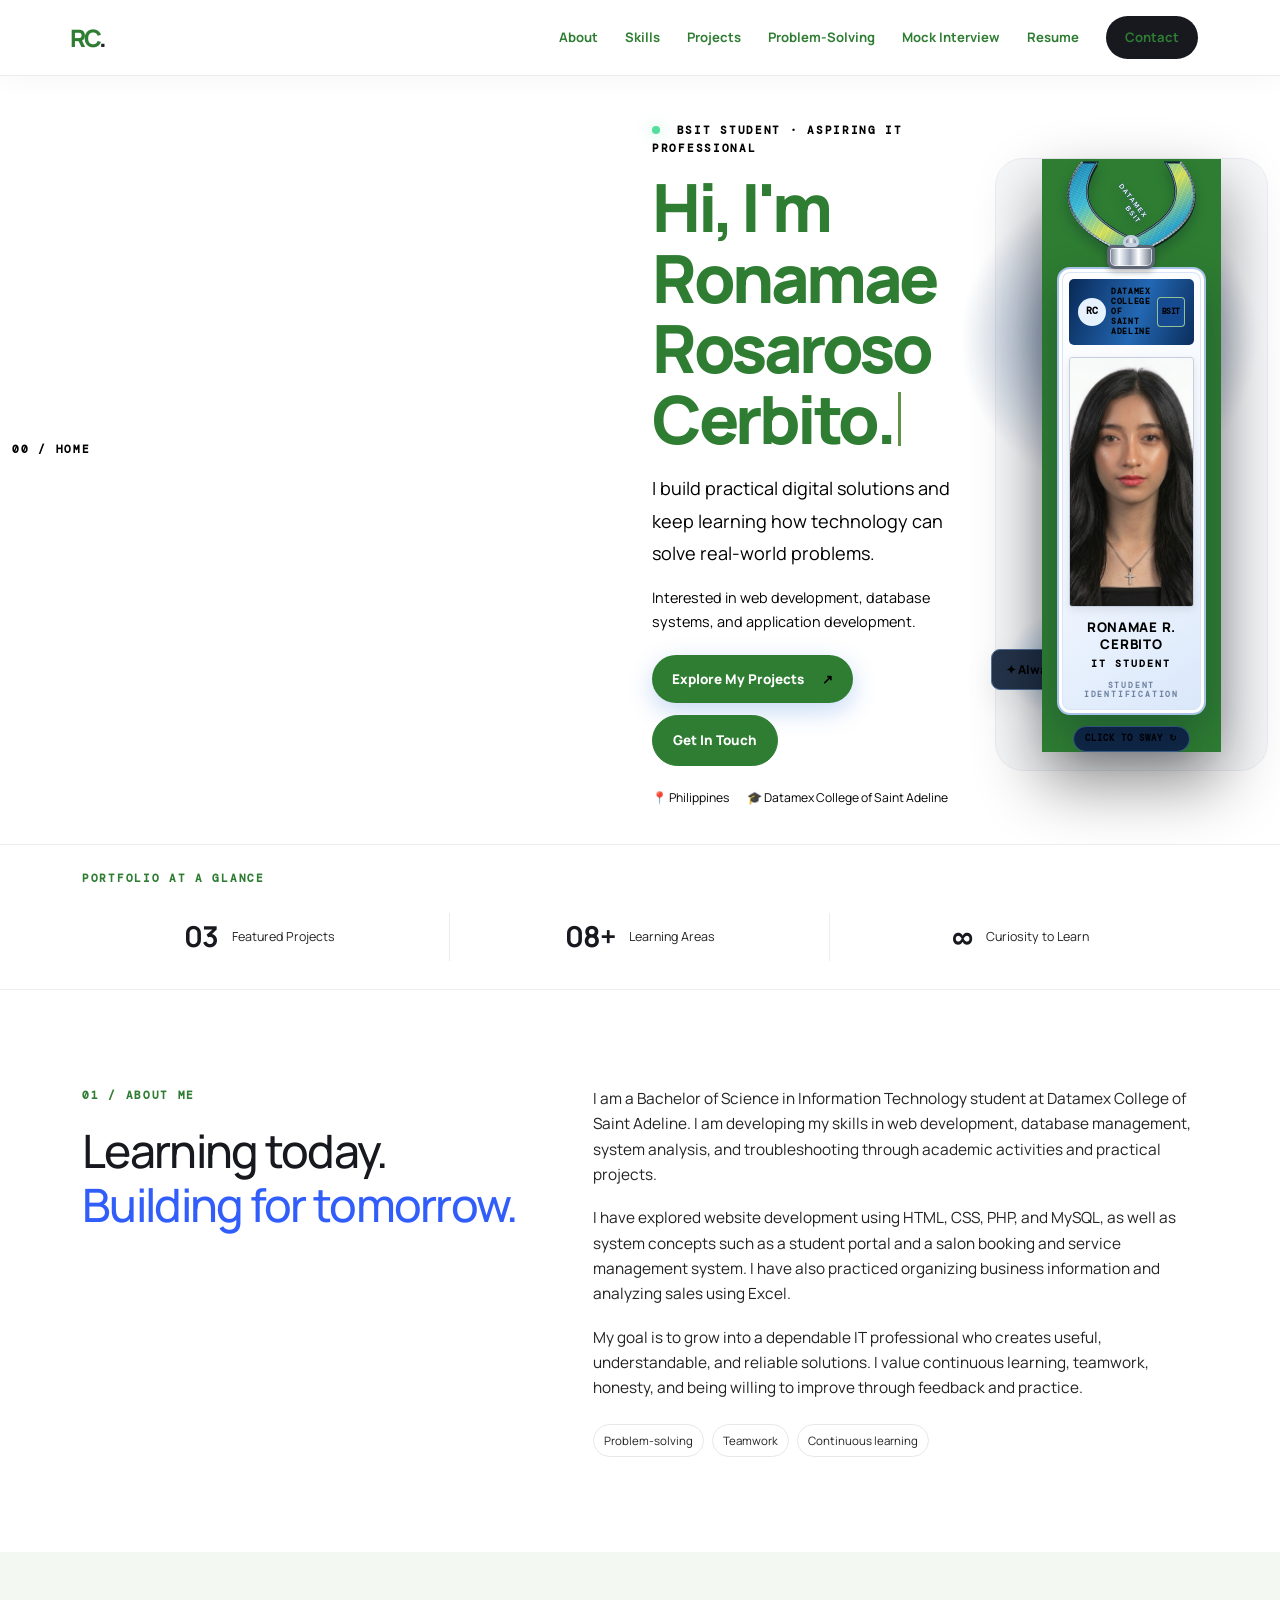
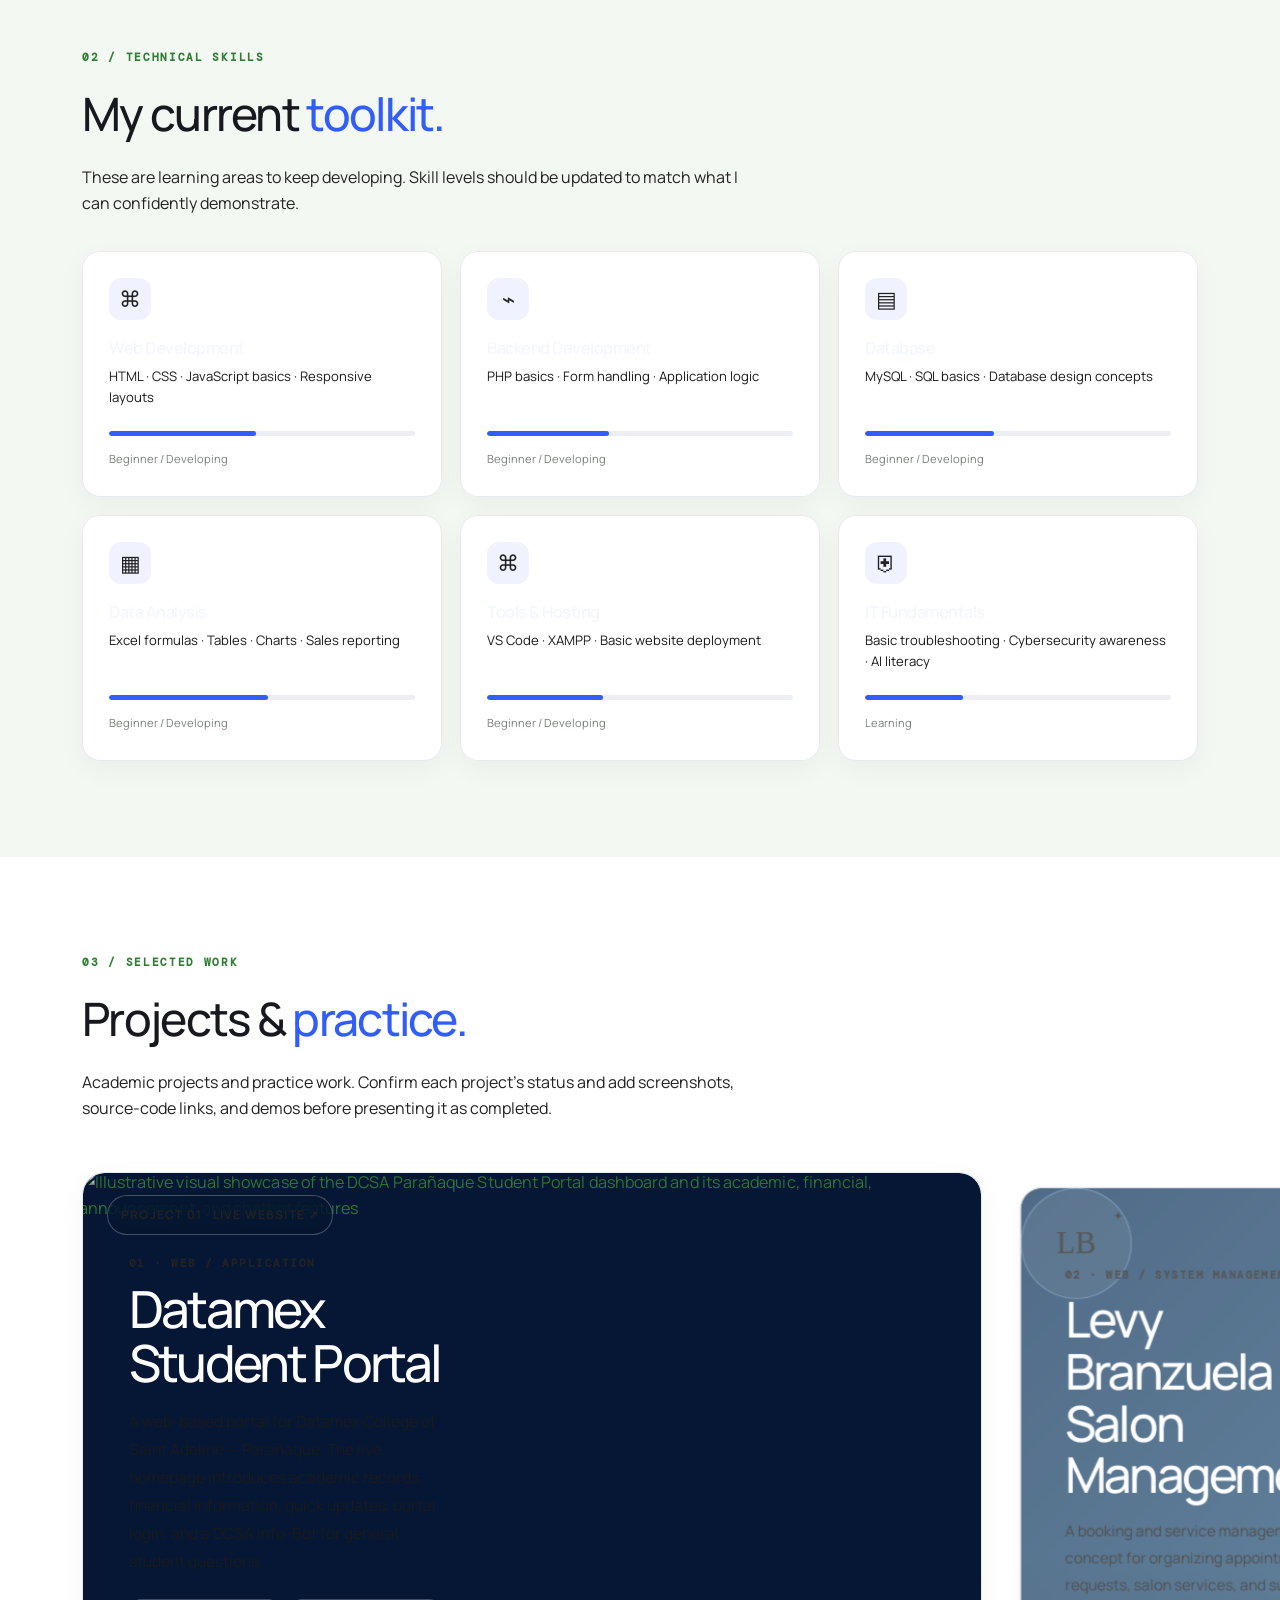
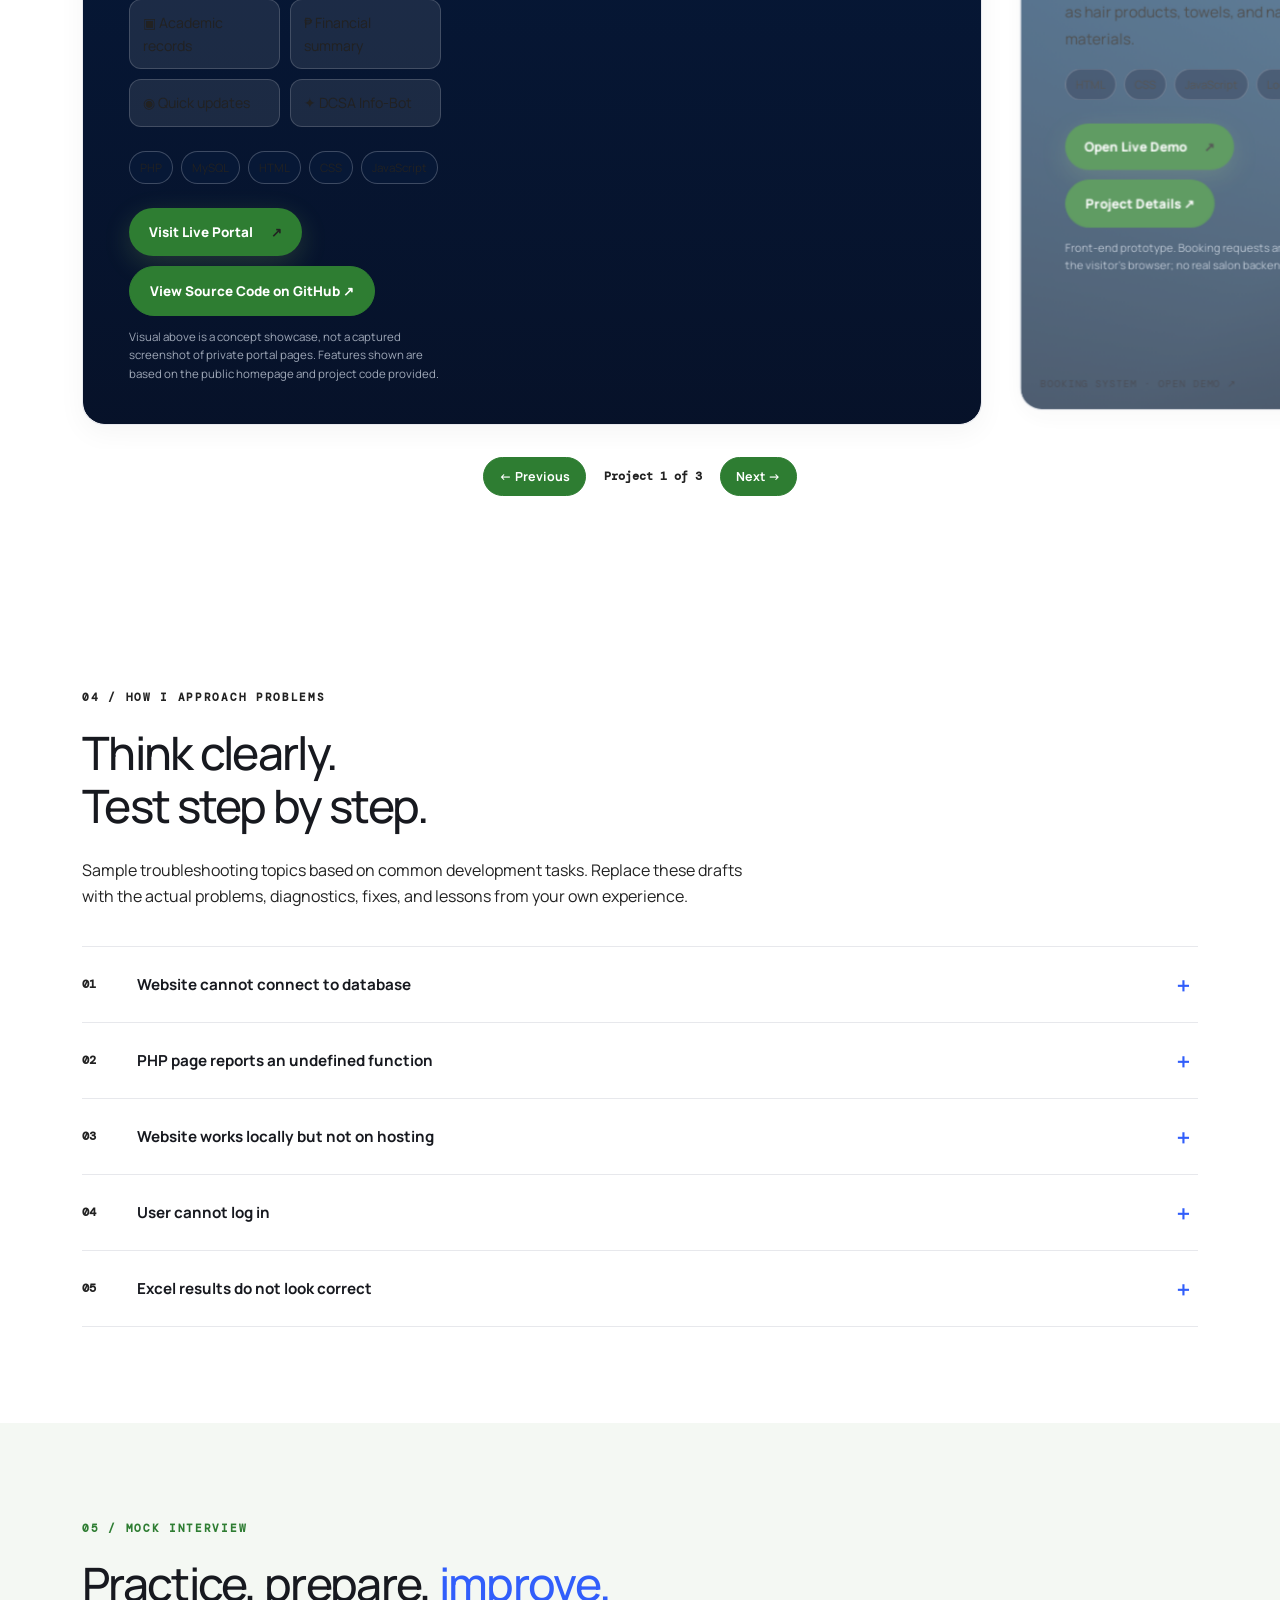
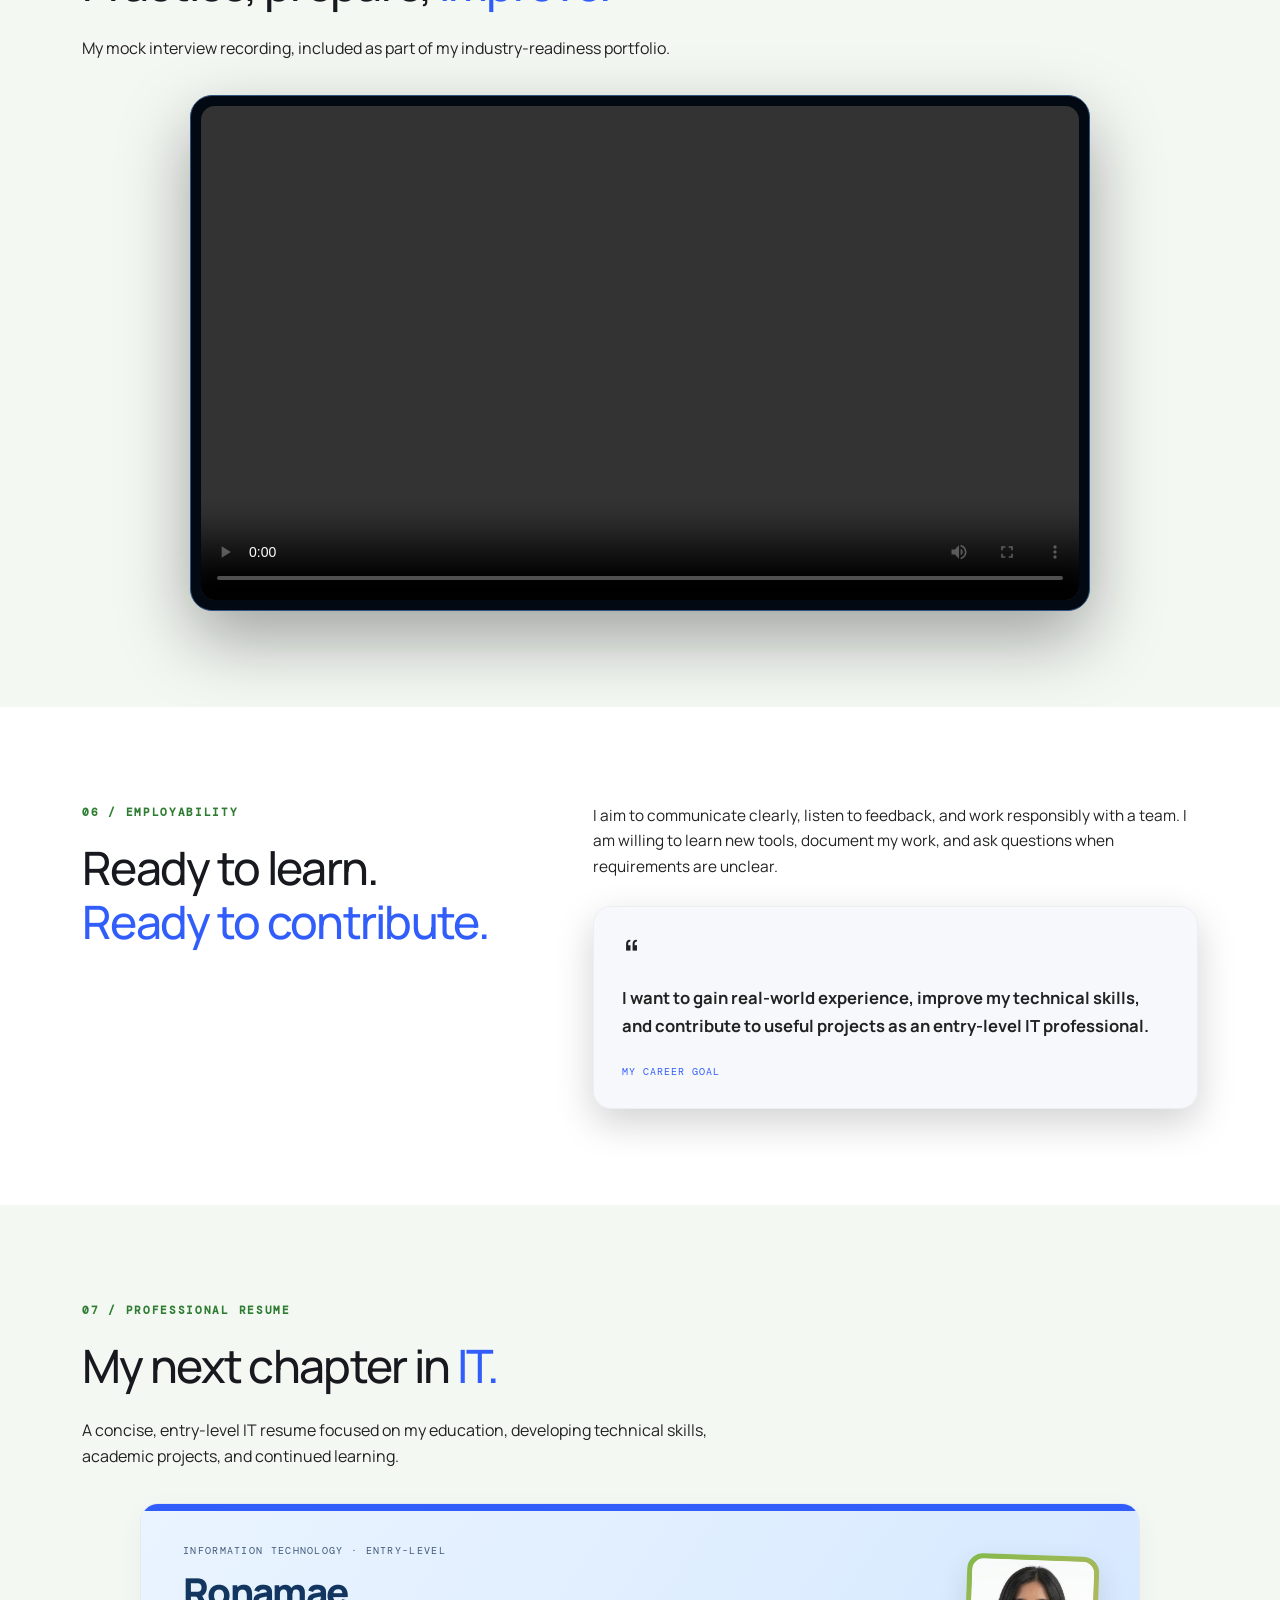
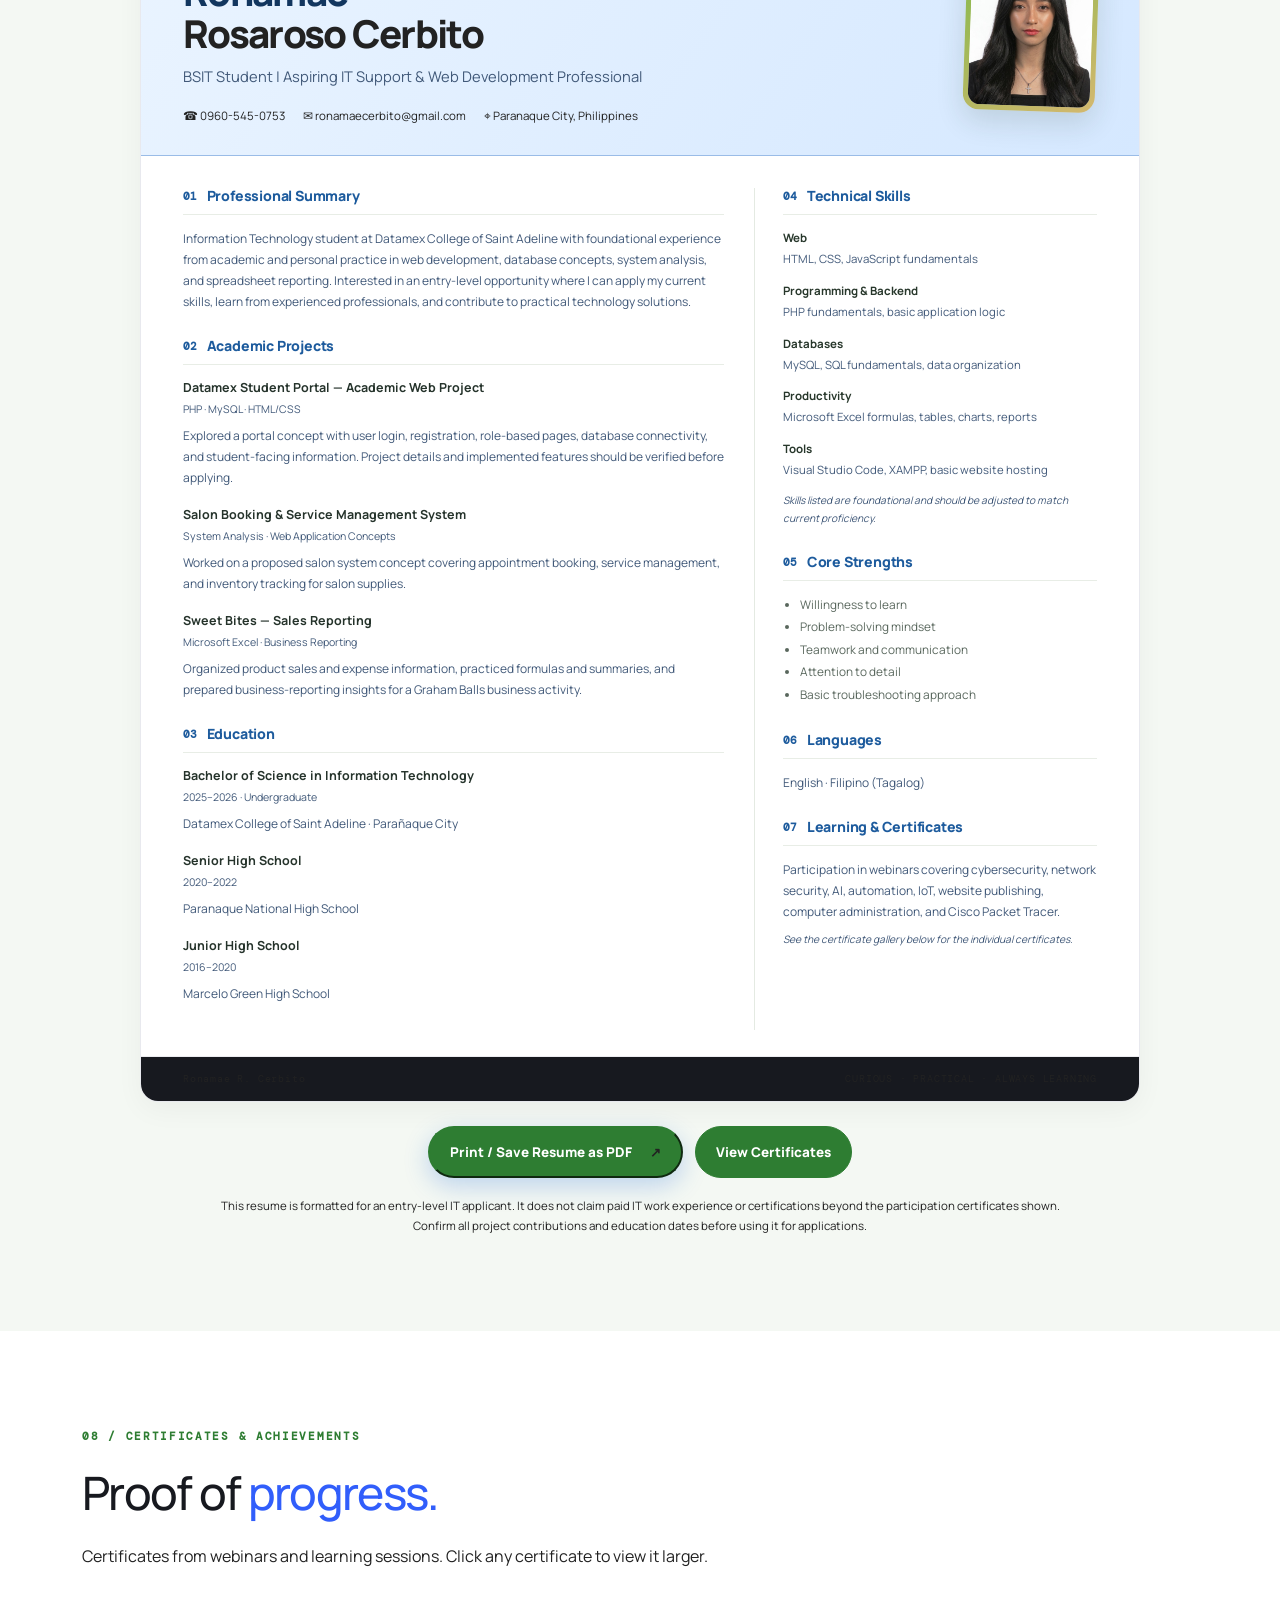
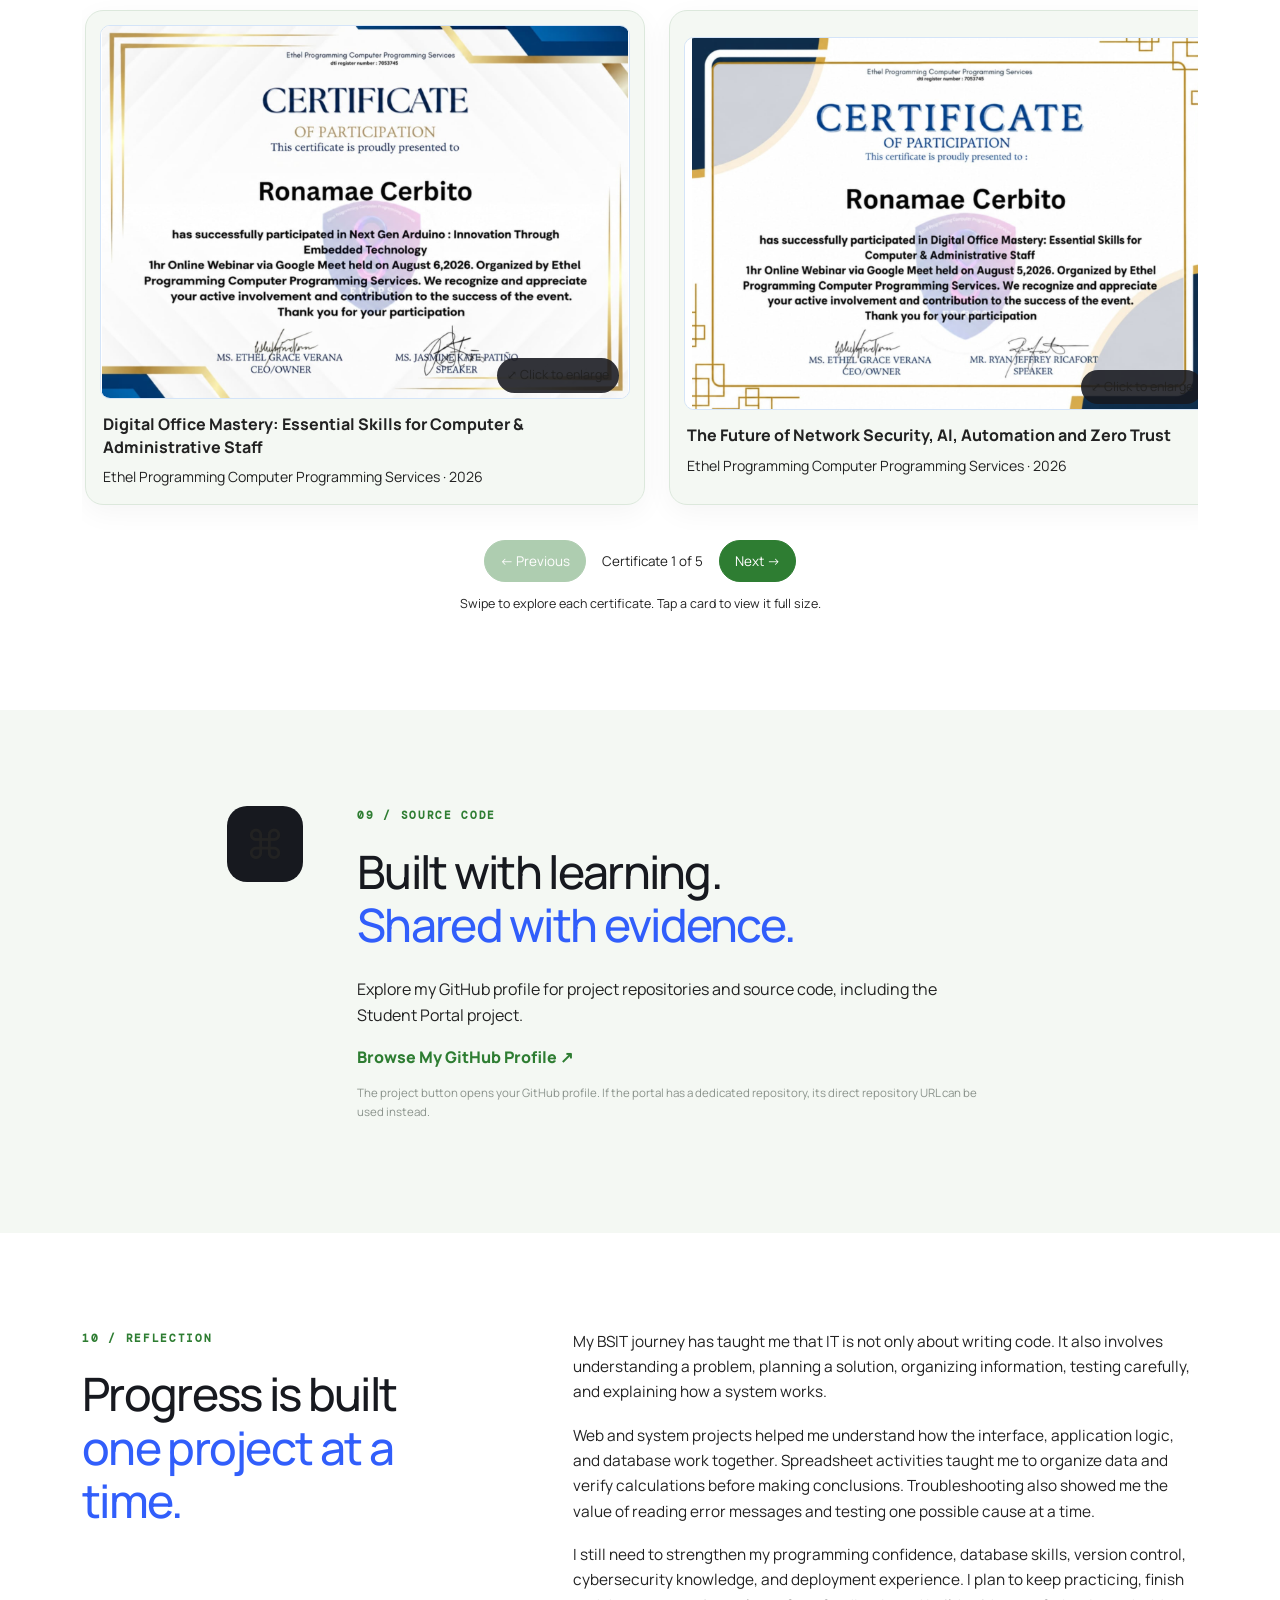
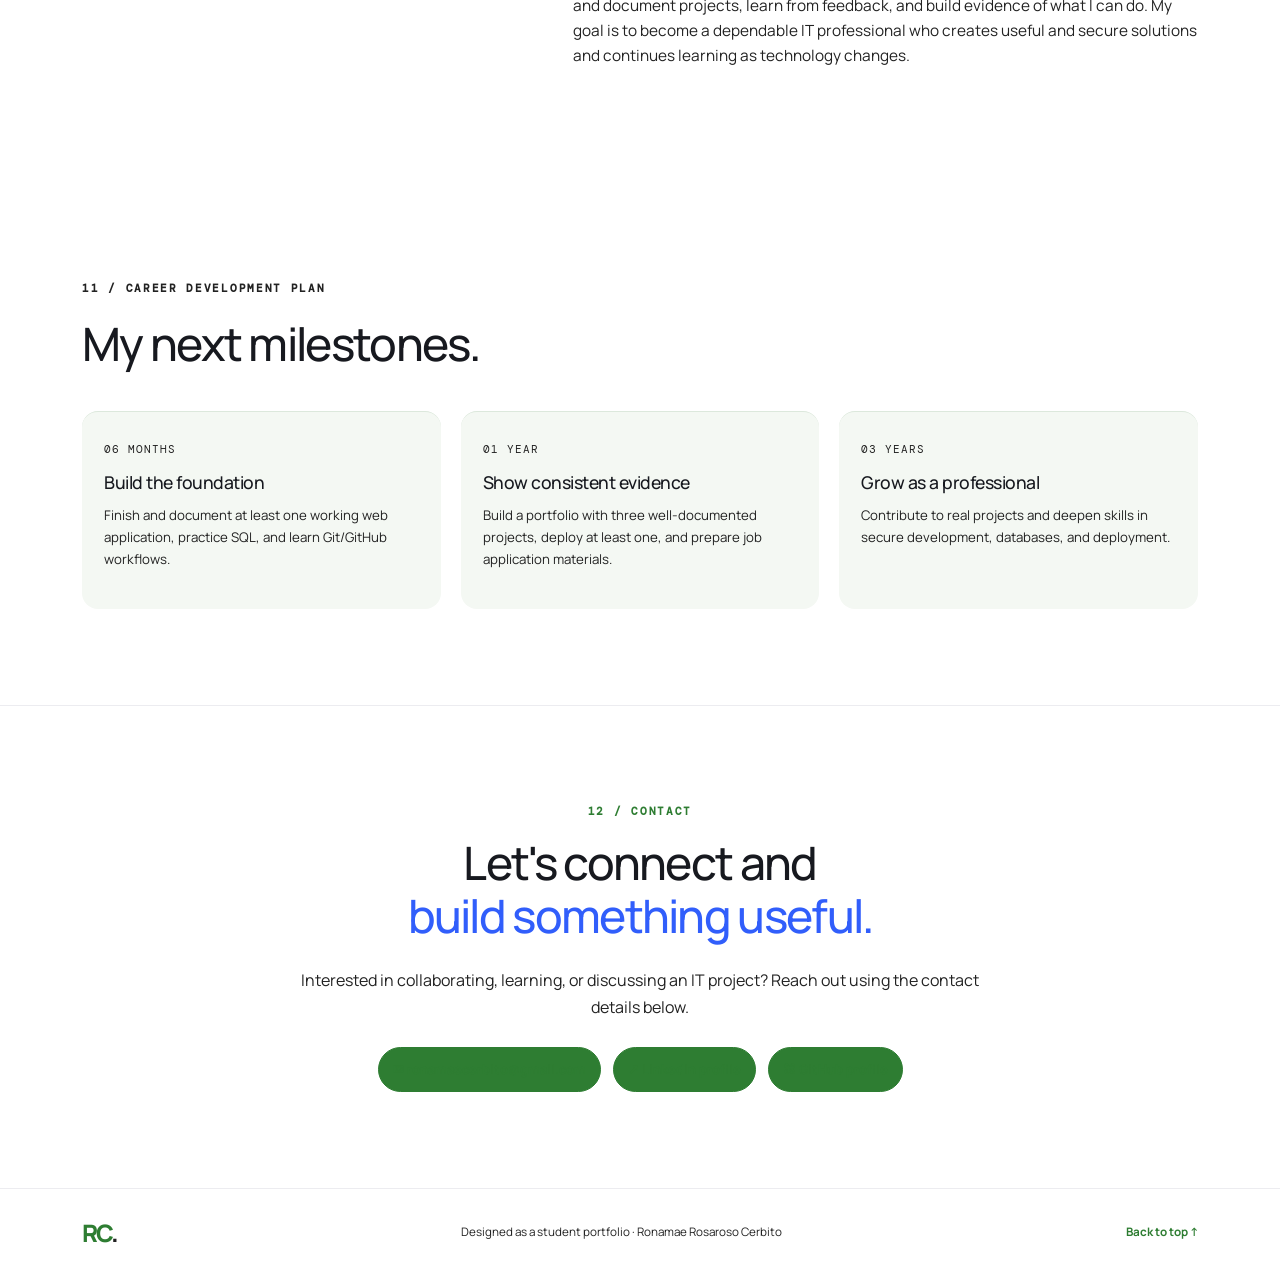
==== commit f745c46b: "Rename index (3).html to index.html" ====
--- a/index.html
+++ b/index.html
@@ -6,47 +6,7 @@
   <meta name="description" content="Ronamae Rosaroso Cerbito — BSIT Industry-Ready Professional Portfolio">
   <title>Ronamae Cerbito | BSIT Portfolio</title>
   <link href="https://cdn.jsdelivr.net/npm/bootstrap@5.3.3/dist/css/bootstrap.min.css" rel="stylesheet" integrity="sha384-QWTKZyjpPEjISv5WaRU9OFeRpok6YctnYmDr5pNlyT2bRjXh0JMhjY6hW+ALEwIH" crossorigin="anonymous">
-  <link rel="stylesheet" href="style-white-redesign.css">
-  <style>
-    .hero-art.profile-art { display:flex; align-items:flex-start; justify-content:center; overflow:visible; padding-top:0; }
-    .hero-art.profile-art .code-card { display:none; }
-    .hero-art.profile-art .id-hanger { position:relative; z-index:3; }
-    .hero-art.profile-art .id-card .profile-photo { position:relative; z-index:1; display:block; width:100%; height:250px; max-height:none; object-fit:cover; object-position:center 24%; filter:none; }
-    .hero-art.profile-art .tag-bottom { z-index:2; }
-    @media print {
-      body * { visibility:hidden !important; }
-      #resume, #resume * { visibility:visible !important; }
-      #resume { position:absolute; left:0; top:0; width:100%; padding:0 !important; background:white !important; }
-      #resume > .container > .eyebrow, #resume > .container > h2, #resume > .container > .section-intro, .resume-actions, .resume-help { display:none !important; }
-      .resume-document { border:0 !important; box-shadow:none !important; border-radius:0 !important; }
-      .resume-heading, .resume-body { padding:18px 22px !important; }
-      .resume-photo-frame { width:112px !important; height:132px !important; }
-      .resume-block { break-inside:avoid; }
-      @page { size:A4; margin:10mm; }
-    }
-    .salon-demo-link,.sales-demo-link{display:block;text-decoration:none;cursor:pointer}.salon-demo-link:hover,.sales-demo-link:hover{filter:brightness(1.04)}
-  </style>
-
-
-  <style>
-    /* Swipeable project cards: consistent showcase format across all projects */
-    .projects-carousel{display:flex!important;gap:22px;overflow-x:auto;overflow-y:hidden;scroll-snap-type:x mandatory;scroll-behavior:smooth;overscroll-behavior-x:contain;padding:8px 2px 20px;scrollbar-width:thin;-webkit-overflow-scrolling:touch;align-items:stretch}
-    .projects-carousel>.project-card{flex:0 0 100%;min-width:0;scroll-snap-align:start;scroll-snap-stop:always;height:auto}
-    .projects-carousel>.project-card .project-content{height:100%}
-    .projects-swipe-hint{flex:0 0 100%;order:10;margin:0;text-align:center;color:var(--muted,#777);font-size:.86rem;display:none}
-    .projects-carousel-controls{display:flex;align-items:center;justify-content:center;gap:18px;margin:12px auto 0}
-    .project-slide-btn{border:1px solid var(--line,#d8dce5);background:var(--surface,#fff);color:inherit;border-radius:999px;padding:10px 16px;font:inherit;font-size:.9rem;cursor:pointer;transition:transform .2s,background .2s}
-    .project-slide-btn:hover{transform:translateY(-2px)}.project-slide-btn:disabled{opacity:.4;cursor:not-allowed;transform:none}
-    .project-slide-count{font-size:.88rem;color:var(--muted,#777);min-width:90px;text-align:center}
-    .project-demo-image{display:flex!important;position:relative;min-height:250px;aspect-ratio:16/7;align-items:center;justify-content:center;overflow:hidden;border-radius:inherit;text-decoration:none}
-    .project-demo-image.visual-salon{background:linear-gradient(135deg,#f6e7d8,#d3b69e 55%,#657b68)}
-    .project-demo-image.visual-sales{background:linear-gradient(135deg,#e8efff,#c4d7f6 52%,#283d68)}
-    .project-demo-image .visual-label{position:absolute;bottom:16px;left:18px;right:18px;text-align:left;color:#fff;text-shadow:0 2px 8px #0008;z-index:2}
-    .project-demo-image .salon-circle{font-size:clamp(2.5rem,7vw,5rem);width:clamp(110px,18vw,180px);height:clamp(110px,18vw,180px);display:grid;place-items:center;border-radius:50%;background:#fff9;color:#435b45;box-shadow:0 18px 40px #0002}
-    .project-demo-image .salon-lines{position:absolute;right:14%;top:15%;width:20%;opacity:.65}.project-demo-image .salon-lines i{display:block;height:3px;background:#fff;margin:20px 0;border-radius:3px}
-    .project-demo-image .chart-bars{height:60%;width:45%;display:flex;align-items:end;justify-content:center;gap:12px}.project-demo-image .chart-bars i{width:12%;border-radius:8px 8px 0 0;background:linear-gradient(#fff,#9bb8ec);box-shadow:0 6px 18px #1a2a5033}
-    @media(max-width:700px){.projects-carousel{gap:14px}.projects-carousel>.project-card{flex-basis:100%}.project-demo-image{min-height:190px;aspect-ratio:4/3}.projects-carousel-controls{gap:10px}.project-slide-btn{padding:9px 12px;font-size:.82rem}.projects-swipe-hint{display:block}}
-  </style>
+  <link rel="stylesheet" href="style.css">
 
 </head>
 <body>
--- a/style.css
+++ b/style.css
@@ -0,0 +1,856 @@
+@import url('https://fonts.googleapis.com/css2?family=DM+Mono:wght@400;500&family=Manrope:wght@400;500;600;700;800&display=swap');
+:root{--ink:1b2b1;--muted:#66756a;--paper:#ffffff;--green:#2e7d32;--green-dark:#1b5e20;--line:#dce8dc;--dark:#173b25;--max:1140px}
+*{box-sizing:border-box}html{scroll-behavior:smooth;scroll-padding-top:90px}body{margin:0;background:var(--paper);color:var(--ink);font-family:Manrope,Arial,sans-serif;line-height:1.65}a{color:inherit;text-decoration:none}.container{width:min(var(--max),calc(100% - 44px));margin:auto}.site-header{height:76px;position:sticky;top:0;background:rgba(251,252,249,.92);backdrop-filter:blur(14px);border-bottom:1px solid rgba(224,231,225,.8);z-index:10}.nav{height:100%;display:flex;align-items:center;justify-content:space-between}.brand{font-size:1.5rem;font-weight:800;letter-spacing:-1.5px}.brand span{color:#5b9237}.nav-links{display:flex;align-items:center;gap:27px;font-size:.82rem;font-weight:700}.nav-links a:not(.nav-cta){color:#4e5a56}.nav-links a:hover,.text-link:hover{color:#54822e}.nav-cta{background:var(--ink);color:white;padding:11px 19px;border-radius:7px}.menu-toggle{display:none;border:0;background:transparent;font-size:1.5rem}.section{padding:100px 0}.hero{padding:94px 0 80px;overflow:hidden;background:radial-gradient(ellipse at 85% 38%,#eff8e7 0,transparent 36%)}.hero-grid{display:grid;grid-template-columns:1.05fr .95fr;gap:60px;align-items:center}.eyebrow{font-family:'DM Mono',monospace;font-size:.72rem;letter-spacing:1.3px;color:#628449;font-weight:500;margin:0 0 20px}.status-dot{display:inline-block;width:8px;height:8px;background:#75bb42;border-radius:50%;margin-right:8px}h1,h2,h3,p{margin-top:0}h1{font-size:clamp(2.7rem,5.2vw,4.9rem);letter-spacing:-4px;line-height:1.06;margin-bottom:24px;font-weight:800}h1 span,h2 span{color:#639242}h2{font-size:clamp(2rem,3.6vw,3.15rem);letter-spacing:-2px;line-height:1.16;margin-bottom:24px}h3{letter-spacing:-.5px}.hero-lead{font-size:1.13rem;max-width:560px;color:#45534e;line-height:1.8}.hero-note{font-size:.9rem;color:var(--muted)}.hero-actions{display:flex;gap:12px;flex-wrap:wrap;margin:30px 0}.button{display:inline-flex;align-items:center;gap:18px;border-radius:7px;padding:14px 19px;font-size:.84rem;font-weight:800;transition:transform .2s,box-shadow .2s}.button:hover{transform:translateY(-2px);box-shadow:0 8px 22px #16231c18}.primary{background:var(--green);color:#1d2a20}.secondary{border:1px solid #d7dfd8;background:#fff}.hero-meta{display:flex;gap:18px;flex-wrap:wrap;font-size:.76rem;color:var(--muted)}.hero-art{position:relative;min-height:370px;display:grid;place-items:center}.orb{position:absolute;border-radius:50%;filter:blur(1px)}.orb-one{width:300px;height:300px;background:#e3f5ce;right:3%;top:5%}.orb-two{width:100px;height:100px;background:#c6ef9c;left:4%;bottom:9%}.code-card{position:relative;z-index:1;background:#172622;color:#dfece3;width:min(100%,410px);border-radius:15px;box-shadow:0 25px 70px #21372d30;transform:rotate(-2deg);overflow:hidden}.code-top{height:43px;background:#21342e;display:flex;align-items:center;gap:6px;padding:0 16px}.code-top>span{height:8px;width:8px;border-radius:50%;background:#e98d7e}.code-top>span:nth-child(2){background:#e7c46b}.code-top>span:nth-child(3){background:#9bd779}.code-top small{font-family:'DM Mono',monospace;color:#9cb3a5;margin-left:auto;font-size:.67rem}.code-card pre{padding:19px 23px 25px;margin:0;overflow:auto;font-size:.83rem;line-height:1.9;font-family:'DM Mono',monospace}.code-card b{color:#b9f36b;font-weight:500}.code-card em{color:#e9c58b;font-style:normal}.floating-tag{position:absolute;z-index:2;background:white;border:1px solid var(--line);border-radius:9px;padding:10px 14px;font-size:.75rem;font-weight:800;box-shadow:0 10px 28px #21372d12}.tag-top{right:-3px;top:20%}.tag-bottom{bottom:13%;left:-5px}.quick-stats{background:#fff;border-top:1px solid var(--line);border-bottom:1px solid var(--line)}.stats-grid{display:grid;grid-template-columns:repeat(3,1fr);padding:25px 0}.stats-grid div{display:flex;align-items:center;justify-content:center;gap:14px;border-right:1px solid var(--line)}.stats-grid div:last-child{border:0}.stats-grid strong{font-size:1.8rem;letter-spacing:-1px}.stats-grid span{font-size:.78rem;color:var(--muted)}.two-col{display:grid;grid-template-columns:.85fr 1.15fr;gap:75px}.prose{color:#56635e;font-size:.96rem}.prose p{margin-bottom:18px}.value-tags,.tech-tags{display:flex;gap:8px;flex-wrap:wrap;margin-top:23px}.value-tags span,.tech-tags span{border:1px solid #dce5dc;background:#fff;padding:6px 10px;border-radius:5px;font-size:.72rem;color:#52634f}.section-muted{background:#f0f4ed}.section-intro{max-width:670px;color:var(--muted);margin-bottom:34px}.skills-grid{display:grid;grid-template-columns:repeat(3,1fr);gap:16px}.skill-card{background:white;border:1px solid #e2e9e0;border-radius:12px;padding:25px 23px}.skill-icon{display:grid;place-items:center;width:42px;height:42px;border-radius:10px;background:#eaf5df;color:#527d36;font-size:1.4rem;margin-bottom:18px}.skill-card h3{font-size:1.03rem;margin-bottom:8px}.skill-card p{font-size:.82rem;color:var(--muted);min-height:48px}.skill-level{height:5px;background:#e9eee8;border-radius:5px;overflow:hidden;margin:17px 0 8px}.skill-level span{display:block;height:100%;background:#86b957;border-radius:5px}.skill-card small{font-size:.7rem;color:#77827c}.projects-grid{display:grid;grid-template-columns:repeat(2,1fr);gap:22px}.project-card{border:1px solid var(--line);border-radius:13px;overflow:hidden;background:white;transition:transform .2s,box-shadow .2s}.project-card:hover{transform:translateY(-4px);box-shadow:0 18px 35px #1b322010}.project-featured{grid-column:span 2;display:grid;grid-template-columns:1fr 1fr}.project-visual{height:220px;position:relative;display:grid;place-items:center;overflow:hidden}.project-featured .project-visual{height:100%;min-height:300px}.visual-portal{background:#dfeedd}.mock-window{width:72%;height:65%;background:white;border-radius:8px;box-shadow:0 12px 25px #304d3522;overflow:hidden;transform:rotate(-3deg)}.mock-bar{height:18px;background:#203b30}.mock-content{display:flex;height:calc(100% - 18px)}.mock-side{width:26%;background:#edf3e9}.mock-lines{flex:1;padding:18px}.mock-lines i,.mock-lines b{display:block;height:9px;background:#dfe8dc;margin-bottom:13px;border-radius:4px}.mock-lines i:nth-child(2){width:75%}.mock-lines i:nth-child(3){width:55%}.mock-lines b{height:45px;background:#d8efbf;margin-top:19px}.visual-label{position:absolute;bottom:17px;left:20px;font-family:'DM Mono',monospace;letter-spacing:1.2px;font-size:.62rem;color:#425a42}.visual-salon{background:#f2e7df}.salon-circle{width:115px;height:115px;border:1px solid #c29e81;border-radius:50%;display:grid;place-items:center;font-family:Georgia,serif;font-size:2rem;color:#775742;position:relative}.salon-circle span{position:absolute;font-size:.8rem;right:7px;top:18px}.salon-lines{position:absolute;right:12%;top:25%;display:grid;gap:8px}.salon-lines i{display:block;width:35px;height:3px;background:#c9a88d}.salon-lines i:nth-child(2){width:24px}.visual-sales{background:#e7edfa}.chart-bars{height:100px;display:flex;align-items:end;gap:13px;border-bottom:1px solid #aab9d8;padding:0 25px}.chart-bars i{width:24px;background:#7894c5;border-radius:4px 4px 0 0}.chart-bars i:nth-child(even){background:#9fb2d7}.project-content{padding:25px}.project-type{font-family:'DM Mono',monospace;font-size:.66rem;color:#6a8c50;letter-spacing:1px;margin-bottom:10px}.project-content h3{font-size:1.25rem;margin-bottom:10px}.project-content p{font-size:.84rem;color:var(--muted)}.tech-tags{margin:16px 0}.tech-tags span{background:#f7f9f5}.project-status{font-size:.72rem!important;color:#8a7653!important;margin-bottom:0}.section-dark{background:var(--dark);color:#f4f7f1}.section-dark .eyebrow{color:#b8e58f}.section-dark h2 span{color:var(--green)}.section-dark .section-intro{color:#b3c1b8}.cases{border-top:1px solid #3b4a43;margin-top:36px}.cases details{border-bottom:1px solid #3b4a43}.cases summary{cursor:pointer;list-style:none;display:grid;grid-template-columns:55px 1fr 25px;align-items:center;padding:21px 0;font-weight:700;font-size:.95rem}.cases summary::-webkit-details-marker{display:none}.cases summary span{font-family:'DM Mono',monospace;color:#b9f36b;font-size:.75rem}.cases summary b{font-size:1.25rem;color:#b9f36b}.case-body{padding:0 35px 22px 55px;color:#c2cec6;font-size:.86rem}.case-body p{margin-bottom:8px}.case-body strong{color:white}.interview-card{background:#f0f5ec;border-radius:12px;padding:25px 28px;margin-top:27px;color:#34443a;position:relative}.quote-mark{font-size:3.2rem;color:#8ebd61;line-height:1}.interview-card p{font-size:1.04rem;font-weight:700;color:#34443a}.interview-card small{font-family:'DM Mono',monospace;font-size:.65rem;color:#6e865b;letter-spacing:1px}.resume-panel{display:grid;grid-template-columns:1fr 1fr;gap:65px;background:#fff;border:1px solid var(--line);border-radius:15px;padding:42px}.resume-panel>div:first-child>p:not(.eyebrow){color:var(--muted);font-size:.9rem}.muted-text{font-size:.78rem!important}.resume-list>div{padding:0 0 17px;margin-bottom:17px;border-bottom:1px solid var(--line);display:flex;flex-direction:column;gap:5px}.resume-list span{font-family:'DM Mono',monospace;color:#6c8d51;font-size:.68rem;text-transform:uppercase;letter-spacing:.8px}.resume-list strong{font-size:.9rem}.resume-list small{font-size:.75rem;color:var(--muted)}.resume-list .button{margin-top:4px;align-self:flex-start}.empty-evidence{display:flex;gap:20px;align-items:flex-start;border:1px dashed #bfcdbb;border-radius:12px;padding:26px;background:#fbfdf8;max-width:780px}.evidence-icon{display:grid;place-items:center;min-width:44px;height:44px;background:#e9f5df;border-radius:10px;color:#628c43;font-size:1.3rem}.empty-evidence h3{margin-bottom:7px}.empty-evidence p{font-size:.86rem;color:var(--muted);margin:0}.github-panel{display:grid;grid-template-columns:100px 1fr;gap:30px;align-items:start;max-width:850px}.github-mark{width:76px;height:76px;display:grid;place-items:center;border-radius:18px;background:#182a24;color:#c3f48e;font-size:2.5rem}.github-panel p:not(.eyebrow){color:var(--muted);max-width:640px}.text-link{font-weight:800;color:#568535}.placeholder-note{font-size:.72rem!important;color:#8b938c!important;margin-top:12px}.reflection-layout{display:grid;grid-template-columns:.8fr 1.2fr;gap:75px}.timeline{display:grid;grid-template-columns:repeat(3,1fr);gap:22px;margin-top:40px}.timeline>div{border-top:1px solid #526158;padding-top:20px}.timeline span{font-family:'DM Mono',monospace;color:var(--green);font-size:.7rem;letter-spacing:1px}.timeline h3{font-size:1.1rem;margin:12px 0}.timeline p{font-size:.83rem;color:#b6c3ba}.contact-section{background:#edf5e6}.contact-box{text-align:center;max-width:750px}.contact-box .eyebrow{margin-bottom:16px}.contact-box>p:not(.eyebrow){color:#657269}.contact-links{display:flex;justify-content:center;gap:12px;flex-wrap:wrap;margin-top:27px}.contact-links a{background:white;border:1px solid #dce7d7;border-radius:7px;padding:11px 14px;font-size:.8rem;font-weight:700}.contact-box .placeholder-note{margin-top:20px}footer{background:#fff;border-top:1px solid var(--line);padding:24px 0}.footer-row{display:flex;align-items:center;justify-content:space-between;gap:18px}.footer-row p,.footer-row>a:last-child{font-size:.73rem;color:var(--muted);margin:0}.footer-row>a:last-child{font-weight:700}
+@media(max-width:850px){.nav-links{gap:14px;font-size:.74rem}.hero-grid{gap:25px}.hero-art{min-height:320px}.two-col,.reflection-layout{gap:35px}.skills-grid{grid-template-columns:repeat(2,1fr)}.resume-panel{gap:35px;padding:30px}.project-featured{grid-template-columns:1fr 1fr}}
+@media(max-width:650px){.container{width:min(var(--max),calc(100% - 32px))}.site-header{height:66px}.menu-toggle{display:block}.nav-links{display:none;position:absolute;top:65px;left:0;right:0;background:var(--paper);padding:20px 24px 24px;border-bottom:1px solid var(--line);flex-direction:column;align-items:stretch;gap:16px}.nav-links.open{display:flex}.nav-cta{text-align:center}.section{padding:70px 0}.hero{padding:65px 0 55px}.hero-grid,.two-col,.reflection-layout,.resume-panel{grid-template-columns:1fr}.hero-grid{gap:15px}h1{letter-spacing:-2.7px}.hero-art{min-height:300px;margin-top:10px}.code-card{width:92%}.tag-top{right:0}.tag-bottom{left:0}.stats-grid{padding:20px 0;gap:7px}.stats-grid div{flex-direction:column;gap:2px;text-align:center;padding:0 6px}.stats-grid strong{font-size:1.5rem}.stats-grid span{font-size:.65rem}.skills-grid,.projects-grid,.timeline{grid-template-columns:1fr}.project-featured{grid-column:span 1;display:block}.project-featured .project-visual{min-height:220px}.skill-card p{min-height:0}.resume-panel{padding:25px}.github-panel{grid-template-columns:1fr;gap:18px}.timeline{gap:25px}.footer-row{flex-wrap:wrap}.footer-row p{order:3;width:100%}.case-body{padding-left:20px}.cases summary{grid-template-columns:40px 1fr 20px;font-size:.84rem}.contact-links{flex-direction:column}.contact-links a{width:100%}}
+
+
+/* Certificates & achievements: cards and click-to-enlarge effect */
+.certificate-intro{color:var(--muted,#65685f);margin:16px 0 28px;line-height:1.7}
+.certificate-grid{display:grid;grid-template-columns:repeat(2,minmax(0,1fr));gap:24px;margin-top:24px}
+.certificate-card{appearance:none;text-align:left;width:100%;padding:14px;border:1px solid rgba(31,55,78,.13);border-radius:18px;background:rgba(255,255,255,.82);color:inherit;cursor:pointer;box-shadow:0 8px 24px rgba(20,35,50,.06);transition:transform .25s ease,box-shadow .25s ease,border-color .25s ease}
+.certificate-card:hover,.certificate-card:focus-visible{transform:translateY(-6px);box-shadow:0 18px 38px rgba(20,35,50,.16);border-color:#80b918;outline:none}
+.certificate-image-wrap{display:block;position:relative;overflow:hidden;border-radius:10px;background:#f3f5f7}
+.certificate-image-wrap img{display:block;width:100%;aspect-ratio:1.42;object-fit:contain;background:#fff;transition:transform .35s ease}
+.certificate-card:hover .certificate-image-wrap img{transform:scale(1.035)}
+.certificate-zoom{position:absolute;right:10px;bottom:10px;padding:7px 10px;border-radius:999px;background:rgba(14,25,20,.86);color:#fff;font-size:.78rem;opacity:0;transform:translateY(5px);transition:opacity .2s ease,transform .2s ease}
+.certificate-card:hover .certificate-zoom,.certificate-card:focus-visible .certificate-zoom{opacity:1;transform:translateY(0)}
+.certificate-title,.certificate-org{display:block}.certificate-title{font-weight:750;line-height:1.45;margin:14px 3px 7px}.certificate-org{font-size:.88rem;color:var(--muted,#65685f);margin:0 3px 3px;line-height:1.5}
+.certificate-lightbox{position:fixed;inset:0;z-index:9999;display:flex;flex-direction:column;align-items:center;justify-content:center;padding:5vh 4vw;background:rgba(8,15,25,.9);backdrop-filter:blur(9px);opacity:0;visibility:hidden;transition:opacity .25s ease,visibility .25s ease}
+.certificate-lightbox.is-open{opacity:1;visibility:visible}.lightbox-content{max-width:min(1100px,94vw);max-height:82vh;transform:scale(.88) translateY(12px);transition:transform .3s cubic-bezier(.2,.8,.2,1)}.certificate-lightbox.is-open .lightbox-content{transform:scale(1) translateY(0)}.lightbox-content img{display:block;max-width:100%;max-height:82vh;object-fit:contain;border-radius:8px;box-shadow:0 24px 80px rgba(0,0,0,.4)}
+.lightbox-close{position:absolute;top:18px;right:24px;width:48px;height:48px;border:1px solid rgba(255,255,255,.4);border-radius:50%;background:rgba(255,255,255,.12);color:white;font-size:2rem;line-height:1;cursor:pointer;transition:transform .2s ease,background .2s ease}.lightbox-close:hover{transform:rotate(90deg);background:rgba(255,255,255,.24)}.lightbox-hint{color:rgba(255,255,255,.8);font-size:.85rem;margin:14px 0 0;text-align:center}
+body.lightbox-active{overflow:hidden}
+@media(max-width:700px){.certificate-grid{grid-template-columns:1fr;gap:18px}.certificate-card{padding:10px}.certificate-zoom{opacity:1;transform:none}}
+@media(prefers-reduced-motion:reduce){.certificate-card,.certificate-image-wrap img,.certificate-lightbox,.lightbox-content,.lightbox-close{transition:none}}
+
+
+/* Creative portfolio polish: ambient glow, refined depth, and a print-ready IT resume */
+:root{--electric:#9bdc45;--deep:#13261f;--gold:#d3b76d}
+body{background-image:radial-gradient(ellipse at 2% 12%,rgba(185,243,107,.12),transparent 28%),radial-gradient(ellipse at 100% 54%,rgba(155,220,69,.09),transparent 24%)}
+.site-header{box-shadow:0 8px 28px rgba(18,39,28,.035)}
+.brand{transition:letter-spacing .25s ease,transform .25s ease}.brand:hover{letter-spacing:-.5px;transform:translateY(-1px)}
+.hero{position:relative;background:radial-gradient(ellipse at 82% 32%,rgba(185,243,107,.26) 0,transparent 36%),radial-gradient(ellipse at 0 100%,rgba(211,183,109,.12),transparent 32%)}
+.hero:before{content:"";position:absolute;right:-110px;top:-140px;width:350px;height:350px;border:1px solid rgba(91,146,55,.12);border-radius:50%;box-shadow:0 0 0 34px rgba(91,146,55,.035),0 0 0 72px rgba(91,146,55,.025);pointer-events:none}
+.hero-art.profile-art .profile-photo{filter:drop-shadow(0 24px 30px rgba(20,35,28,.2));transition:transform .45s cubic-bezier(.2,.8,.2,1)}.hero-art.profile-art:hover .profile-photo{transform:translateY(-6px) scale(1.015)}
+.skill-card,.project-card,.resume-document,.certificate-card{box-shadow:0 10px 32px rgba(25,48,34,.045)}
+.skill-card,.project-card,.certificate-card{transition:transform .28s ease,box-shadow .28s ease,border-color .28s ease}.skill-card:hover{transform:translateY(-5px);box-shadow:0 18px 38px rgba(25,48,34,.09)}
+.section h2 span{background:linear-gradient(100deg,#568b2e,#9bcf54);-webkit-background-clip:text;background-clip:text;-webkit-text-fill-color:transparent}
+.resume-section{background:linear-gradient(145deg,#f0f4ed 0%,#f7f8f2 48%,#edf5e7 100%)}
+.resume-document{max-width:1000px;margin:28px auto 0;background:#fff;border:1px solid #dce5dc;border-radius:18px;overflow:hidden;box-shadow:0 28px 70px rgba(22,44,31,.12);position:relative}
+.resume-document:before{content:"";position:absolute;top:0;left:0;right:0;height:7px;background:linear-gradient(90deg,#183c2b,#85bb45,#d5bb74,#183c2b)}
+.resume-heading{display:flex;align-items:center;justify-content:space-between;gap:28px;padding:38px 42px 30px;background:radial-gradient(ellipse at 95% 0%,rgba(185,243,107,.19),transparent 45%),#fbfcf9;border-bottom:1px solid #e3eae1}
+.resume-kicker{font-family:'DM Mono',monospace;letter-spacing:1.3px;font-size:.65rem;color:#68874e;margin-bottom:12px}
+.resume-identity h3{font-size:clamp(1.8rem,3vw,2.6rem);line-height:1.1;letter-spacing:-1.7px;margin:0 0 8px;font-weight:800}.resume-identity h3 span{color:#638f3e;display:block}
+.resume-role{font-size:.92rem;color:#5d6a61;margin:0 0 18px}
+.resume-contact{display:flex;flex-wrap:wrap;gap:9px 18px;color:#58665d;font-size:.72rem}
+.resume-photo-frame{flex:0 0 132px;width:132px;height:156px;padding:5px;border-radius:16px;background:linear-gradient(145deg,#83b94b,#d4b86f);box-shadow:0 12px 28px rgba(32,60,37,.14);transform:rotate(2deg)}
+.resume-photo-frame img{width:100%;height:100%;display:block;object-fit:cover;object-position:center 27%;border-radius:12px;background:#f4f5f1}
+.resume-body{display:grid;grid-template-columns:1.5fr .9fr;gap:0;padding:32px 42px 26px}.resume-main-column{padding-right:30px}.resume-side-column{padding-left:28px;border-left:1px solid #e4eae2}
+.resume-block{margin-bottom:26px}.resume-block h4{display:flex;align-items:center;gap:10px;font-size:.88rem;font-weight:800;letter-spacing:-.2px;margin:0 0 13px;padding-bottom:9px;border-bottom:1px solid #e8ede6}.resume-block h4 span{font-family:'DM Mono',monospace;color:#7fa84c;font-size:.68rem}
+.resume-block p{font-size:.75rem;line-height:1.75;color:#5b665e;margin:0 0 8px}.resume-item{margin-bottom:17px}.resume-item-top{display:flex;flex-direction:column;gap:3px}.resume-item-top strong{font-size:.78rem;color:#25332b}.resume-item-top small{font-size:.66rem;color:#6e8e50}.resume-item p{margin-top:6px}
+.resume-skill{margin-bottom:12px}.resume-skill strong{display:block;font-size:.72rem;color:#27372b;margin-bottom:2px}.resume-skill p{margin:0;font-size:.71rem}.resume-disclaimer{font-size:.64rem!important;color:#8b938b!important;font-style:italic;margin-top:9px!important}
+.resume-list-bullets{padding-left:17px;margin:0;color:#59675d;font-size:.74rem;line-height:1.9}
+.resume-footer{display:flex;justify-content:space-between;gap:12px;padding:14px 42px;background:#172b21;color:#d9e6d8;font-family:'DM Mono',monospace;font-size:.6rem;letter-spacing:.8px}
+.resume-actions{display:flex;justify-content:center;gap:12px;flex-wrap:wrap;margin-top:24px}.resume-help{max-width:850px;margin:18px auto 0;color:#788279;font-size:.72rem;text-align:center;line-height:1.7}
+@media(max-width:700px){.resume-heading{padding:30px 22px;align-items:flex-start}.resume-photo-frame{flex-basis:96px;width:96px;height:118px}.resume-contact{flex-direction:column;gap:5px}.resume-body{grid-template-columns:1fr;padding:26px 22px}.resume-main-column{padding-right:0}.resume-side-column{padding-left:0;border-left:0;border-top:1px solid #e4eae2;padding-top:23px}.resume-footer{padding:13px 22px;flex-direction:column;gap:5px}.resume-item-top strong{line-height:1.5}}
+@media(prefers-reduced-motion:reduce){*,*:before,*:after{scroll-behavior:auto!important;transition:none!important;animation:none!important}}
+
+
+/* Student portal project showcase additions */
+.project-portal-showcase { overflow: hidden; }
+.portal-showcase-image { position: relative; display: block; overflow: hidden; background: #071a3c; aspect-ratio: 16 / 9; }
+.portal-showcase-image img { display: block; width: 100%; height: 100%; object-fit: cover; transition: transform .55s cubic-bezier(.2,.7,.2,1), filter .35s ease; }
+.portal-showcase-image:hover img, .portal-showcase-image:focus-visible img { transform: scale(1.035); filter: saturate(1.12); }
+.portal-image-badge { position: absolute; left: 18px; bottom: 18px; padding: 9px 13px; border: 1px solid rgba(255,255,255,.3); border-radius: 999px; color: white; background: rgba(5,24,61,.82); backdrop-filter: blur(12px); font-size: .75rem; font-weight: 700; letter-spacing: .07em; }
+.portal-feature-list { display: grid; grid-template-columns: repeat(2,minmax(0,1fr)); gap: 9px; margin: 18px 0; }
+.portal-feature-list span { padding: 10px 12px; border: 1px solid rgba(60,105,170,.18); border-radius: 12px; background: rgba(37,99,235,.055); color: var(--text, #1d2939); font-size: .88rem; }
+.portal-actions { display: flex; flex-wrap: wrap; gap: 10px; margin: 18px 0 12px; }
+.project-portal-showcase .project-status { line-height: 1.6; }
+@media (max-width: 600px) { .portal-feature-list { grid-template-columns: 1fr; } .portal-image-badge { left: 10px; bottom: 10px; font-size: .68rem; } }
+
+/* Featured Project 01: full-card background image with a smooth zoom interaction */
+.project-portal-showcase.project-featured {
+  display: block;
+  position: relative;
+  isolation: isolate;
+  min-height: 590px;
+  border: 1px solid rgba(124, 170, 232, .32);
+  border-radius: 22px;
+  background: #061735;
+  box-shadow: 0 24px 70px rgba(7, 24, 55, .16);
+  transform: translateY(0);
+  transition: transform .38s cubic-bezier(.2,.8,.2,1), box-shadow .38s ease, border-color .3s ease;
+}
+.project-portal-showcase.project-featured:hover,
+.project-portal-showcase.project-featured:focus-within {
+  transform: translateY(-8px);
+  box-shadow: 0 34px 90px rgba(7, 24, 55, .27);
+  border-color: rgba(155, 220, 69, .8);
+}
+.project-portal-showcase .portal-showcase-image {
+  position: absolute;
+  inset: 0;
+  z-index: -1;
+  width: 100%;
+  height: 100%;
+  aspect-ratio: auto;
+  border-radius: inherit;
+  pointer-events: none;
+  background: #061735;
+}
+.project-portal-showcase .portal-showcase-image::after {
+  content: "";
+  position: absolute;
+  inset: 0;
+  background: linear-gradient(90deg, rgba(3, 14, 35, .96) 0%, rgba(3, 14, 35, .88) 38%, rgba(3, 14, 35, .48) 72%, rgba(3, 14, 35, .18) 100%), linear-gradient(0deg, rgba(3, 14, 35, .75), transparent 45%);
+}
+.project-portal-showcase .portal-showcase-image img {
+  object-fit: cover;
+  object-position: center;
+  opacity: .94;
+  transform: scale(1.01);
+  transition: transform .8s cubic-bezier(.2,.7,.2,1), filter .6s ease;
+}
+.project-portal-showcase:hover .portal-showcase-image img,
+.project-portal-showcase:focus-within .portal-showcase-image img {
+  transform: scale(1.105);
+  filter: saturate(1.2) contrast(1.04);
+}
+.project-portal-showcase .portal-image-badge {
+  top: 22px;
+  bottom: auto;
+  left: 24px;
+  z-index: 2;
+  border-color: rgba(255,255,255,.25);
+  background: rgba(5, 21, 48, .66);
+  backdrop-filter: blur(14px);
+  letter-spacing: .1em;
+}
+.project-portal-showcase .project-content {
+  position: relative;
+  z-index: 1;
+  max-width: 790px;
+  padding: 82px 46px 40px;
+  color: #f7fbff;
+}
+.project-portal-showcase .project-type {
+  color: #b9f36b;
+  font-weight: 800;
+  letter-spacing: .14em;
+}
+.project-portal-showcase .project-content h3 {
+  max-width: 650px;
+  font-size: clamp(2rem, 4vw, 3.35rem);
+  line-height: 1.05;
+  letter-spacing: -.055em;
+  color: #fff;
+  margin-bottom: 18px;
+}
+.project-portal-showcase .project-content > p:not(.project-status) {
+  max-width: 660px;
+  color: rgba(238, 245, 255, .88);
+  font-size: .97rem;
+  line-height: 1.8;
+}
+.project-portal-showcase .portal-feature-list {
+  max-width: 620px;
+  grid-template-columns: repeat(2, minmax(0, 1fr));
+  gap: 10px;
+  margin: 24px 0;
+}
+.project-portal-showcase .portal-feature-list span {
+  border: 1px solid rgba(255,255,255,.17);
+  background: rgba(255,255,255,.09);
+  color: #f3f7ff;
+  backdrop-filter: blur(12px);
+  padding: 11px 13px;
+  transition: background .25s ease, border-color .25s ease, transform .25s ease;
+}
+.project-portal-showcase:hover .portal-feature-list span {
+  background: rgba(255,255,255,.13);
+  border-color: rgba(185,243,107,.28);
+}
+.project-portal-showcase .tech-tags span {
+  color: #e8f3ff;
+  background: rgba(8, 27, 59, .65);
+  border-color: rgba(255,255,255,.22);
+}
+.project-portal-showcase .portal-actions { margin-top: 24px; }
+.project-portal-showcase .portal-actions .primary {
+  background: #b9f36b;
+  color: #102317;
+  box-shadow: 0 8px 28px rgba(185,243,107,.16);
+}
+.project-portal-showcase .portal-actions .secondary {
+  color: white;
+  border-color: rgba(255,255,255,.35);
+  background: rgba(255,255,255,.09);
+  backdrop-filter: blur(10px);
+}
+.project-portal-showcase .project-status {
+  max-width: 660px;
+  color: rgba(230,238,249,.68) !important;
+}
+@media (max-width: 700px) {
+  .project-portal-showcase.project-featured { min-height: 0; }
+  .project-portal-showcase .portal-showcase-image { position: absolute; min-height: 100%; }
+  .project-portal-showcase .portal-showcase-image::after { background: linear-gradient(90deg, rgba(3,14,35,.93), rgba(3,14,35,.67)), linear-gradient(0deg, rgba(3,14,35,.75), transparent); }
+  .project-portal-showcase .project-content { padding: 82px 22px 28px; }
+  .project-portal-showcase .project-content h3 { font-size: 2.15rem; }
+  .project-portal-showcase .portal-feature-list { grid-template-columns: 1fr; }
+  .project-portal-showcase .portal-image-badge { left: 18px; top: 18px; }
+}
+@media (prefers-reduced-motion: reduce) {
+  .project-portal-showcase.project-featured,
+  .project-portal-showcase .portal-showcase-image img,
+  .project-portal-showcase .portal-feature-list span { transition: none !important; }
+}
+
+/* Motion upgrade: polished reveal, depth, glow, and progress feedback */
+:root { --motion-ease: cubic-bezier(.2,.75,.25,1); }
+.motion-progress { position: fixed; inset: 0 auto auto 0; width: 100%; height: 3px; z-index: 1000; pointer-events: none; transform-origin: left center; transform: scaleX(0); background: linear-gradient(90deg,#86c84b,#c9fa85,#3d8b61); box-shadow: 0 0 14px rgba(134,200,75,.55); }
+.motion-ready .reveal-on-scroll { opacity: 0; transform: translateY(26px); transition: opacity .75s var(--motion-ease), transform .75s var(--motion-ease); transition-delay: var(--reveal-delay,0ms); }
+.motion-ready .reveal-on-scroll.is-visible { opacity: 1; transform: translateY(0); }
+.motion-ready .reveal-left { transform: translateX(-28px); }
+.motion-ready .reveal-left.is-visible { transform: translateX(0); }
+.motion-ready .reveal-right { transform: translateX(28px); }
+.motion-ready .reveal-right.is-visible { transform: translateX(0); }
+.hero-copy > * { animation: hero-enter .75s var(--motion-ease) both; }
+.hero-copy > *:nth-child(1) { animation-delay: .08s; }
+.hero-copy > *:nth-child(2) { animation-delay: .18s; }
+.hero-copy > *:nth-child(3) { animation-delay: .28s; }
+.hero-copy > *:nth-child(4) { animation-delay: .38s; }
+.hero-copy > *:nth-child(5) { animation-delay: .48s; }
+.hero-art { animation: hero-art-enter 1s var(--motion-ease) both; animation-delay: .2s; }
+.orb-one { animation: orb-breathe 7s ease-in-out infinite; }
+.orb-two { animation: orb-breathe 5.5s ease-in-out infinite reverse; }
+.code-card { animation: code-float 6s ease-in-out infinite; }
+.floating-tag { animation: tag-float 5s ease-in-out infinite; }
+.tag-bottom { animation-delay: -2.4s; }
+.button { position: relative; overflow: hidden; isolation: isolate; }
+.button::after { content:""; position:absolute; z-index:-1; inset:-60% auto -60% -45%; width:35%; transform:translateX(-180%) rotate(18deg); background:rgba(255,255,255,.34); transition:transform .7s var(--motion-ease); }
+.button:hover::after, .button:focus-visible::after { transform:translateX(520%) rotate(18deg); }
+.skill-card { transition: transform .35s var(--motion-ease), box-shadow .35s ease, border-color .35s ease; }
+.skill-card:hover { transform: translateY(-7px); box-shadow: 0 20px 40px rgba(24,35,33,.09); border-color: #b8d99b; }
+.skill-level span { transform:scaleX(0); transform-origin:left; transition:transform 1s .18s var(--motion-ease); }
+.skill-card.is-visible .skill-level span { transform:scaleX(1); }
+.skill-icon { transition: transform .4s var(--motion-ease), background .3s ease; }
+.skill-card:hover .skill-icon { transform: rotate(-8deg) scale(1.1); background:#dff3cc; }
+.project-portal-showcase { --spot-x:50%; --spot-y:50%; }
+.project-portal-showcase::before { content:""; position:absolute; z-index:1; inset:0; pointer-events:none; opacity:0; background:radial-gradient(360px circle at var(--spot-x) var(--spot-y),rgba(185,243,107,.13),transparent 65%); transition:opacity .35s ease; }
+.project-portal-showcase:hover::before, .project-portal-showcase:focus-within::before { opacity:1; }
+.project-portal-showcase .portal-image-badge { transition: transform .35s var(--motion-ease), background .35s ease; }
+.project-portal-showcase:hover .portal-image-badge { transform:translateY(-3px); background:rgba(5,21,48,.82); }
+.certificate-card { transition:transform .35s var(--motion-ease), box-shadow .35s ease, border-color .35s ease; }
+.certificate-card:hover { transform:translateY(-6px) scale(1.015); box-shadow:0 22px 45px rgba(24,35,33,.13); border-color:#b8d99b; }
+.site-header { transition: box-shadow .3s ease, background .3s ease; }
+.site-header.is-scrolled { box-shadow:0 8px 30px rgba(24,35,33,.08); background:rgba(251,252,249,.96); }
+.nav-links a { transition: color .25s ease, transform .25s ease; }
+.nav-links a:hover { transform:translateY(-2px); }
+@keyframes hero-enter { from { opacity:0; transform:translateY(18px); } to { opacity:1; transform:translateY(0); } }
+@keyframes hero-art-enter { from { opacity:0; transform:translateY(22px) scale(.97); } to { opacity:1; transform:translateY(0) scale(1); } }
+@keyframes orb-breathe { 0%,100% { transform:translate3d(0,0,0) scale(1); } 50% { transform:translate3d(8px,-13px,0) scale(1.045); } }
+@keyframes code-float { 0%,100% { translate:0 0; } 50% { translate:0 -8px; } }
+@keyframes tag-float { 0%,100% { translate:0 0; } 50% { translate:0 -7px; } }
+@media (max-width:700px) { .hero-art,.code-card,.floating-tag,.orb-one,.orb-two { animation:none; } .motion-progress { height:2px; } }
+@media (prefers-reduced-motion:reduce) { .hero-copy > *, .hero-art, .orb-one, .orb-two, .code-card, .floating-tag { animation:none!important; } .motion-ready .reveal-on-scroll { opacity:1!important; transform:none!important; transition:none!important; } .skill-level span { transform:scaleX(1)!important; transition:none!important; } .motion-progress { display:none; } }
+
+
+/* ID-card portrait: suspended from a cord and interactive sway */
+.hero-art.profile-art { overflow: visible; perspective: 1100px; }
+.hero-art.profile-art .id-hanger {
+  --id-tilt: 0deg; position: relative; z-index: 3; display:flex; flex-direction:column; align-items:center;
+  width: min(76%, 310px); padding:0; border:0; background:transparent; color:inherit;
+  cursor:pointer; transform-origin: top center; transform: rotate(var(--id-tilt));
+  filter: drop-shadow(0 24px 24px rgba(16,37,27,.15)); transition: filter .3s ease, transform .3s ease;
+  -webkit-tap-highlight-color: transparent;
+}
+.id-cord { display:block; width:3px; height:62px; border-radius:4px; background:linear-gradient(90deg,#a4aaa4,#f8faf6 48%,#9aa39b); box-shadow:0 0 0 1px #c4cbc3; }
+.id-clip { width:43px; height:19px; margin-bottom:-3px; z-index:2; border:3px solid #7c8980; border-radius:5px 5px 8px 8px; background:linear-gradient(90deg,#d8ded8,#fff,#b5bdb5); }
+.id-card { position:relative; display:flex; flex-direction:column; align-items:center; width:100%; padding:13px 13px 16px; overflow:hidden; border-radius:15px; border:1px solid rgba(255,255,255,.9); background:linear-gradient(145deg,#ffffff 0%,#f4f8f0 48%,#e5efdc 100%); box-shadow:inset 0 0 0 1px rgba(63,95,55,.12),0 18px 42px rgba(34,58,39,.18); }
+.id-card::before { content:""; position:absolute; inset:0; pointer-events:none; opacity:.5; background:linear-gradient(120deg,transparent 25%,rgba(255,255,255,.8) 43%,transparent 58%); transform:translateX(-130%); }
+.id-hanger:hover .id-card::before,.id-hanger:focus-visible .id-card::before { animation:id-shine 1s ease; }
+.id-card-top { width:100%; padding:7px 8px; margin-bottom:12px; border-radius:7px; background:#1b3428; color:#c7f39e; font:700 .62rem/1.2 'DM Mono',monospace; letter-spacing:1.5px; text-align:center; }
+.hero-art.profile-art .id-card .profile-photo { width:100%; height:250px; max-height:none; object-fit:cover; object-position:center 24%; border-radius:8px; background:#e7eee1; filter:drop-shadow(0 3px 5px rgba(0,0,0,.08)); transition:transform .45s ease; }
+.id-card-name { margin-top:12px; color:#20392b; font-size:.83rem; line-height:1.3; font-weight:900; letter-spacing:.7px; text-align:center; }
+.id-card-role { margin-top:4px; color:#668050; font:700 .62rem/1.4 'DM Mono',monospace; letter-spacing:2px; }
+.id-hint { margin-top:13px; padding:6px 11px; border:1px solid rgba(80,120,55,.18); border-radius:999px; background:rgba(255,255,255,.82); color:#5a7c43; font:700 .59rem/1.2 'DM Mono',monospace; letter-spacing:1px; }
+.id-hanger:hover { filter:drop-shadow(0 28px 26px rgba(16,37,27,.22)); }
+.id-hanger:hover .profile-photo { transform:scale(1.025); }
+.id-hanger:focus-visible { outline:3px solid #86c84b; outline-offset:6px; border-radius:12px; }
+.id-hanger.is-swaying { animation:id-sway 1.65s cubic-bezier(.36,.07,.19,.97) both; }
+.id-hanger.is-swaying .id-card { animation:id-card-glint 1.65s ease both; }
+.typed-name { display:inline; position:relative; overflow-wrap:anywhere; }
+.typed-name::after { content:""; display:inline-block; width:3px; height:.82em; margin-left:5px; vertical-align:-.04em; background:#639242; animation:typing-caret .78s steps(1,end) infinite; }
+@keyframes typing-caret { 50% { opacity:0; } }
+@keyframes id-sway { 0%{transform:rotate(0)} 12%{transform:rotate(12deg)} 25%{transform:rotate(-10deg)} 38%{transform:rotate(8deg)} 51%{transform:rotate(-6deg)} 64%{transform:rotate(4deg)} 77%{transform:rotate(-2.5deg)} 90%{transform:rotate(1deg)} 100%{transform:rotate(0)} }
+@keyframes id-shine { to { transform:translateX(130%); } }
+@keyframes id-card-glint { 0%,100%{box-shadow:inset 0 0 0 1px rgba(63,95,55,.12),0 18px 42px rgba(34,58,39,.18)} 35%{box-shadow:inset 0 0 0 1px rgba(63,95,55,.12),0 22px 48px rgba(86,139,52,.3)} }
+@media(max-width:650px) { .hero-art.profile-art{min-height:410px} .hero-art.profile-art .id-hanger{width:min(70%,260px)} .id-cord{height:42px} .hero-art.profile-art .id-card .profile-photo{height:205px} }
+@media(prefers-reduced-motion:reduce) { .id-hanger.is-swaying,.id-hanger.is-swaying .id-card,.id-card::before,.typed-name::after{animation:none!important} }
+
+
+/* Polished hanging student ID/lanyard */
+.hero-art.profile-art { overflow:visible !important; align-items:flex-start; padding-top:0; }
+.hero-art.profile-art .id-hanger { width:min(76%,310px); transform-origin:top center; }
+.id-cord { height:54px; width:7px; border:1px solid #b3bcb4; border-radius:0 0 5px 5px; background:linear-gradient(90deg,#365b43 0%,#8fbf63 28%,#e6f5d8 50%,#568346 72%,#25422f 100%); box-shadow:0 3px 5px #1e38261a; }
+.id-clip { width:48px; height:20px; border:2px solid #7e8d80; background:linear-gradient(90deg,#c3ccc4,#fff 45%,#aeb8b0); box-shadow:0 2px 4px #15291b20; }
+.id-card-top { display:grid; grid-template-columns:34px 1fr 34px; align-items:center; gap:8px; letter-spacing:.7px; font-size:.54rem; text-align:left; padding:8px 9px; }
+.id-card-logo,.id-card-bsit { display:grid; place-items:center; width:31px; height:31px; border-radius:50%; background:#c8f0a6; color:#1b3428; font-weight:900; font-size:.68rem; letter-spacing:-.5px; }
+.id-card-bsit { width:30px; height:30px; border-radius:7px; background:#34563a; color:#d5f5bc; font-size:.53rem; }
+.id-card { border:1px solid #d4e0d0; box-shadow:inset 0 0 0 3px #fff, inset 0 0 0 4px #e0e9dc, 0 18px 42px rgba(34,58,39,.18); }
+.id-card::after { content:"STUDENT IDENTIFICATION"; display:block; margin-top:10px; color:#8b998b; font:600 .48rem/1.2 'DM Mono',monospace; letter-spacing:1.8px; }
+.id-hint { box-shadow:0 6px 18px #21372d12; }
+@media(max-width:650px) {
+  .hero-art.profile-art { min-height:390px; overflow:visible !important; }
+  .hero-art.profile-art .id-hanger { width:min(70%,260px); }
+  .id-cord { height:40px; }
+  .hero-art.profile-art .id-card .profile-photo { height:205px; }
+}
+
+
+/* Wide woven ID lace loop, inspired by the user's real Datamex lanyard */
+.hero-art.profile-art .id-hanger {
+  width:min(88%, 350px);
+  transform-origin:50% 10px;
+  gap:0;
+}
+.hero-art.profile-art .id-lace-loop {
+  display:block;
+  position:relative;
+  width:100%;
+  height:auto;
+  overflow:visible;
+  margin:0 auto -19px;
+  z-index:0;
+  filter:drop-shadow(0 5px 5px rgba(12,43,57,.17));
+}
+.id-lace-loop .lace-shadow { fill:#092a40; opacity:.88; transform:translate(0,2px); }
+.id-lace-loop .lace-ribbon { fill:url(#laceBlue); stroke:#092c42; stroke-width:2.2; }
+.id-lace-loop .lace-print {
+  font-family:'DM Mono',monospace;
+  font-size:9px;
+  font-weight:800;
+  letter-spacing:1.1px;
+  fill:#112a36;
+  paint-order:stroke;
+  stroke:rgba(255,255,255,.16);
+  stroke-width:.45px;
+}
+.hero-art.profile-art .id-clip {
+  width:48px;
+  height:24px;
+  flex:none;
+  border:3px solid #27343b;
+  border-radius:6px 6px 9px 9px;
+  background:linear-gradient(90deg,#68757b 0%,#f5f7f5 25%,#8e9ba0 48%,#f8faf8 68%,#46565d 100%);
+  box-shadow:0 3px 5px rgba(0,0,0,.18);
+  margin-bottom:-2px;
+  z-index:2;
+}
+.hero-art.profile-art .id-card {
+  z-index:1;
+  width:83%;
+  border:2px solid #253f4a;
+  border-radius:13px;
+  box-shadow:0 20px 35px rgba(12,42,51,.24), inset 0 0 0 2px rgba(255,255,255,.7);
+}
+.hero-art.profile-art .id-card-top {
+  display:flex;
+  align-items:center;
+  justify-content:space-between;
+  gap:5px;
+  font-size:.52rem;
+  letter-spacing:.6px;
+}
+.hero-art.profile-art .id-card-logo {
+  display:inline-flex;
+  align-items:center;
+  justify-content:center;
+  flex:0 0 28px;
+  height:28px;
+  border-radius:50%;
+  background:#e7f44d;
+  color:#152e3b;
+  font-weight:900;
+  font-size:.65rem;
+  letter-spacing:0;
+}
+.hero-art.profile-art .id-card-bsit {
+  border:1px solid rgba(201,243,151,.7);
+  border-radius:4px;
+  padding:3px 4px;
+}
+.hero-art.profile-art .id-hint { margin-top:11px; }
+@media(max-width:650px) {
+  .hero-art.profile-art .id-hanger { width:min(90%,300px); }
+  .hero-art.profile-art .id-lace-loop { margin-bottom:-16px; }
+  .hero-art.profile-art .id-card { width:86%; }
+}
+
+
+/* Project carousel: centered Project 1-style showcase with neighboring cards peeking into view */
+#projects .projects-carousel { display:flex; gap:22px; overflow-x:auto; overflow-y:hidden; padding:16px max(22px, calc((100% - 900px)/2)) 24px; margin:0 calc(-1 * max(22px, calc((100% - 900px)/2))); scroll-snap-type:x mandatory; scroll-padding-inline: max(22px, calc((100% - 900px)/2)); scrollbar-width:none; -webkit-overflow-scrolling:touch; }
+#projects .projects-carousel::-webkit-scrollbar { display:none; }
+#projects .projects-carousel .project-card { flex:0 0 min(82%, 900px); min-width:0; scroll-snap-align:center; opacity:.76; transform:scale(.965); transition:opacity .28s ease,transform .28s ease,box-shadow .28s ease; }
+#projects .projects-carousel .project-card.is-active { opacity:1; transform:scale(1); box-shadow:0 18px 42px rgba(25,48,34,.12); }
+#projects .projects-carousel .project-featured { grid-column:auto; display:grid; grid-template-columns:.9fr 1.1fr; min-height:330px; }
+#projects .projects-carousel .project-featured .portal-showcase-image { min-height:100%; }
+.projects-carousel-controls { display:flex; justify-content:center; align-items:center; gap:18px; margin-top:8px; }
+.project-slide-btn { border:1px solid var(--line); background:#fff; color:var(--ink); border-radius:7px; padding:10px 15px; font:700 .78rem Manrope,Arial,sans-serif; cursor:pointer; }
+.project-slide-btn:hover { background:var(--ink); color:white; }
+.project-slide-count { font:700 .72rem 'DM Mono',monospace; color:var(--muted); min-width:95px; text-align:center; }
+.projects-swipe-hint { display:none; }
+@media(max-width:650px) {
+ #projects .projects-carousel { gap:14px; padding:12px 9% 20px; margin:0 -9%; scroll-padding-inline:9%; }
+ #projects .projects-carousel .project-card { flex-basis:82%; }
+ #projects .projects-carousel .project-featured { display:flex; flex-direction:column; min-height:0; }
+ #projects .projects-carousel .project-featured .portal-showcase-image { position:relative; min-height:210px; height:210px; }
+ #projects .projects-carousel .project-content { padding:22px; }
+ #projects .projects-carousel .project-content h3 { font-size:1.3rem; }
+ .projects-carousel-controls { gap:10px; }
+ .project-slide-btn { padding:9px 11px; }
+}
+@media(prefers-reduced-motion:reduce) { #projects .projects-carousel .project-card { transition:none; } }
+
+
+/* Realistic woven Datamex-style lanyard: dimensional fabric, weave and edge stitching */
+.hero-art.profile-art .id-lace-loop { filter: drop-shadow(0 7px 6px rgba(3,24,39,.28)); }
+.id-lace-loop .lace-ribbon { stroke:#06344d; stroke-width:2.5; }
+.id-lace-loop .lace-print { font-size:9px; font-weight:900; letter-spacing:1.2px; fill:#082d43; stroke:rgba(255,255,255,.38); stroke-width:.65px; paint-order:stroke fill; }
+.hero-art.profile-art .id-clip { position:relative; border-radius:5px 5px 8px 8px; box-shadow:inset 0 1px 1px #fff9, inset 0 -2px 2px #25323a66, 0 4px 7px #0003; }
+.hero-art.profile-art .id-card { box-shadow:0 22px 38px rgba(5,27,39,.26), inset 0 0 0 2px rgba(255,255,255,.82), inset 0 0 0 4px rgba(16,54,67,.08); }
+.mock-interview-video-wrap { width:min(100%,900px); margin:28px auto 0; overflow:hidden; border-radius:18px; background:#101114; border:1px solid var(--line, #d9dce4); box-shadow:0 18px 45px rgba(20,28,40,.16); }
+.mock-interview-video { display:block; width:100%; max-height:75vh; aspect-ratio:16/9; background:#101114; }
+
+
+/* Realistic blue woven Datamex lanyard + gentle continuous motion */
+.hero { background: radial-gradient(ellipse at 78% 42%, #1c355b 0, #101b30 38%, #0a1220 78%); color:#f5f8ff; }
+.hero .eyebrow,.hero .hero-meta,.hero .hero-note { color:#c2d0e8; }
+.hero .hero-lead { color:#dce5f5; }
+.hero h1 { color:#f8fbff; }
+.hero h1 span { color:#69a8ff; }
+.hero .eyebrow { color:#b7c9e7; }
+.hero .status-dot { background:#52df9b; box-shadow:0 0 14px #52df9b88; }
+.hero .button.primary { background:linear-gradient(135deg,#2f8cff,#1764d6); color:#fff; }
+.hero .button.secondary { background:rgba(9,18,33,.45); border-color:#91a9ce; color:#f5f8ff; }
+.hero .orb-one { background:radial-gradient(circle,#294f83aa,#14284500 70%); }
+.hero .orb-two { background:radial-gradient(circle,#438bce66,#1a345500 72%); }
+.hero-art.profile-art { min-height:520px; align-items:flex-start; padding-top:0; }
+.hero-art.profile-art .id-hanger { width:min(78%,350px); animation:id-idle-sway 5.8s ease-in-out infinite; transform-origin:top center; filter:drop-shadow(0 30px 32px rgba(0,0,0,.45)); }
+.id-lace-loop { display:block; width:100%; height:auto; overflow:visible; margin:0 0 -6px; filter:drop-shadow(0 9px 8px rgba(0,0,0,.45)); }
+.id-lace-loop .lace-shadow { fill:#020711; opacity:.62; transform:translate(2px,4px); }
+.id-lace-loop .lace-ribbon { fill:url(#laceBlue); stroke:#061b3c; stroke-width:2.5; }
+.id-lace-loop .lace-print { fill:#f0f6ff; font:800 10px Arial,sans-serif; letter-spacing:1.8px; paint-order:stroke; stroke:#12386d; stroke-width:.7px; }
+.id-clip { width:46px; height:30px; margin-top:-1px; margin-bottom:-5px; border:3px solid #aeb9ca; border-radius:7px 7px 10px 10px; background:linear-gradient(90deg,#39465a,#f5f8ff 23%,#8c9bb0 47%,#fff 66%,#344056); box-shadow:0 4px 9px #0008,inset 0 0 2px #fff; position:relative; }
+.id-clip::before { content:""; position:absolute; width:16px; height:12px; left:50%; top:-13px; transform:translateX(-50%); border:3px solid #c5d0df; border-bottom-width:4px; border-radius:8px 8px 5px 5px; background:linear-gradient(90deg,#66758b,#f7fbff,#68768a); }
+.id-card { border:1px solid #a9b9d4; border-radius:12px; padding:10px 10px 14px; background:linear-gradient(145deg,#fff 0%,#f5f8ff 55%,#dce8f8 100%); box-shadow:inset 0 0 0 3px #fff9,inset 0 0 0 4px #bdcce1,0 28px 55px #0008; }
+.id-card-top { background:linear-gradient(110deg,#0b2c5b,#1e5797 55%,#0a2b59); color:#fff; border-radius:5px; }
+.id-card-logo,.id-card-bsit { background:#e8f1ff; color:#153c73; }
+.id-card-bsit { background:#174b91; color:white; }
+.hero-art.profile-art .id-card .profile-photo { border-radius:3px; border:1px solid #c5cfdf; object-position:center 24%; }
+.id-card-name { color:#0d2d59; }
+.id-card-role { color:#47658e; }
+.id-card::after { color:#7185a3; }
+.id-hint { background:#10233dcc; color:#dceaff; border-color:#7895c455; }
+.hero .floating-tag { background:#11223ae8; border-color:#55749d; color:#e5efff; }
+@keyframes id-idle-sway { 0%,100% { transform:rotate(-1.1deg) translateY(0); } 50% { transform:rotate(1.1deg) translateY(4px); } }
+@media(max-width:650px) { .hero-art.profile-art { min-height:440px; } .hero-art.profile-art .id-hanger { width:min(76%,300px); } }
+@media(prefers-reduced-motion:reduce) { .hero-art.profile-art .id-hanger { animation:none!important; } }
+
+
+/* Realistic-inspired blue woven Datamex lanyard finish + gentle idle movement */
+.id-lace-loop { filter: drop-shadow(0 8px 7px rgba(3, 18, 40, .42)); }
+.id-lace-loop .lace-ribbon { stroke: #061b3c !important; stroke-width: 2.7 !important; }
+.id-lace-loop .lace-print { fill: #f4f8ff !important; stroke: #153b72 !important; letter-spacing: 1.6px; }
+.hero-art.profile-art .id-hanger { animation: id-idle-sway 5.8s ease-in-out infinite; transform-origin: top center; }
+.hero-art.profile-art .id-hanger.is-swaying { animation: id-sway 1.65s cubic-bezier(.36,.07,.19,.97) both; }
+.id-clip { border-color: #5c6674 !important; background: linear-gradient(90deg,#727d8e 0%,#f8fbff 22%,#9ba6b7 48%,#fff 68%,#697586 100%) !important; box-shadow: 0 3px 6px rgba(0,0,0,.28), inset 0 0 0 1px rgba(255,255,255,.65) !important; }
+.id-card { border-color: #c9d8ee !important; background: linear-gradient(145deg,#fff 0%,#f4f7fc 52%,#e0eaf8 100%) !important; box-shadow: inset 0 0 0 3px #fff, inset 0 0 0 4px #d8e5f7, 0 20px 45px rgba(3,18,45,.28) !important; }
+.id-card-top { background: linear-gradient(110deg,#082a59,#1556a5) !important; color: #f4f8ff !important; }
+.id-card-logo { background: #e5f2ff !important; color: #0b3269 !important; }
+.id-card-bsit { background: #174b91 !important; color: #fff !important; }
+.id-card-name { color: #0b2852 !important; }
+.id-card-role { color: #45658e !important; }
+.id-hint { color: #e9f2ff !important; border-color: rgba(151,190,244,.42) !important; background: #102b50 !important; }
+@keyframes id-idle-sway { 0%,100% { transform: rotate(-1deg); } 50% { transform: rotate(1.2deg); } }
+@media (prefers-reduced-motion: reduce) { .hero-art.profile-art .id-hanger { animation: none !important; } }
+
+/* === Unified midnight-blue portfolio theme === */
+:root{--ink:#edf4ff;--muted:#aebed8;--paper:#081426;--green:#66aaff;--green-dark:#0c2a50;--line:rgba(150,184,231,.22);--dark:#050d1b;--max:1140px;--electric:#63a8ff;--deep:#071a35;--gold:#8cc7ff}
+html{scroll-padding-top:84px}body{background:#081426;color:#edf4ff}
+.site-header{background:rgba(5,15,31,.88);border-bottom:1px solid rgba(155,190,240,.18);box-shadow:0 8px 30px rgba(0,0,0,.12)}
+.brand span,.nav-links a:hover,.text-link:hover{color:#65a9ff}.nav-links a:not(.nav-cta){color:#d4e2f8}.nav-cta{background:linear-gradient(135deg,#2376e8,#1654b5);color:#fff}
+.hero{position:relative;isolation:isolate;background:radial-gradient(ellipse at 82% 34%,rgba(42,100,178,.32),transparent 38%),radial-gradient(ellipse at 5% 20%,rgba(61,135,226,.24),transparent 30%),linear-gradient(115deg,#071326 0%,#0b1b34 48%,#050b16 100%);color:#f5f8ff;min-height:calc(100vh - 76px);display:flex;align-items:center}
+.hero:before{content:"";position:absolute;inset:0;z-index:-1;pointer-events:none;background:linear-gradient(90deg,rgba(3,10,23,.14),transparent 65%),radial-gradient(circle at 75% 78%,rgba(26,79,151,.16),transparent 25%)}
+.hero-grid{gap:45px}.hero .eyebrow,.eyebrow{color:#91bdf5}.status-dot{background:#55a7ff;box-shadow:0 0 14px #55a7ff88}h1 span,h2 span,.section-dark h2 span{color:#69aaff}.hero-lead,.hero-note,.hero-meta{color:#c0d0e8}.hero .secondary{background:rgba(7,19,39,.55);border-color:#7f9dc8;color:#f5f8ff}.button.primary{background:linear-gradient(135deg,#2e8bff,#1d5ecb);color:#fff;box-shadow:0 8px 24px rgba(28,104,221,.25)}.button.secondary{color:inherit;border-color:var(--line);background:rgba(255,255,255,.04)}
+.orb-one{background:radial-gradient(circle,#27528b88,transparent 70%)}.orb-two{background:radial-gradient(circle,#5ba9ff66,transparent 70%)}.floating-tag{background:#0c1e38;border-color:#2b4b75;color:#e6f1ff;box-shadow:0 12px 35px #0005}
+.quick-stats{background:#0b1a30;border-color:var(--line)}.stats-grid strong{color:#f5f8ff}.stats-grid span{color:#aebed8}.stats-grid div{border-color:var(--line)}
+.section{background-color:#081426}.section-muted,.contact-section{background:linear-gradient(135deg,#0d203b,#0a172b 72%,#0d1d34);color:#edf4ff}.section-dark{background:linear-gradient(135deg,#040b17,#091a32);color:#edf4ff}.section-intro,.prose,.prose p,.project-content p,.resume-list small,.footer-row p,.footer-row>a:last-child{color:#afc0da}
+.skill-card,.project-card,.resume-panel,.certificate-card,.interview-card,.empty-evidence{background:linear-gradient(145deg,#102541,#0b1a30);border-color:rgba(135,177,232,.22);color:#edf4ff;box-shadow:0 14px 38px rgba(0,0,0,.18)}
+.skill-card h3,.project-content h3,.resume-list strong,.certificate-title{color:#f1f6ff}.skill-icon,.evidence-icon,.github-mark{background:linear-gradient(135deg,#153d6d,#0d2a50);color:#8fc4ff}.skill-level{background:#1d3554}.skill-level span{background:linear-gradient(90deg,#2c7ce2,#83c7ff)}
+.value-tags span,.tech-tags span{background:#102541;border-color:#294668;color:#c6dcf7}.tech-tags span{background:#102541}.project-type{color:#80baff}.project-status{color:#9db4d2!important}.project-demo-image.visual-salon,.visual-salon{background:linear-gradient(135deg,#193c61,#345f82 55%,#142b47)!important}.project-demo-image.visual-sales,.visual-sales{background:linear-gradient(135deg,#152d50,#1c4a7e 52%,#091b34)!important}.project-demo-image .salon-circle{color:#dcecff;background:#ffffff12;border:1px solid #9ecbff66}.project-demo-image .salon-lines i{background:#b9dcff}.project-demo-image .chart-bars i{background:linear-gradient(#b8dcff,#3d83d4)}
+.cases{border-color:#29415f}.cases details{border-color:#29415f}.cases summary span,.cases summary b{color:#75b5ff}.case-body{color:#b8c9e2}.case-body strong{color:#f7faff}.interview-card{color:#eaf3ff}.interview-card p{color:#eaf3ff}.quote-mark,.interview-card small{color:#80baff}
+.resume-document{background:#f7faff!important;color:#172943!important;border-color:#8fb8e8!important}.resume-document p,.resume-document small,.resume-document .resume-disclaimer{color:#415979!important}.resume-heading{background:linear-gradient(125deg,#eaf4ff,#d5e8ff)!important;border-color:#9abce7!important}.resume-heading h3,.resume-heading strong{color:#12365f!important}.resume-block{border-color:#d0e0f3!important}.resume-block h4,.resume-block h4 span{color:#1d5b9d!important}.resume-actions .secondary{background:#102541;color:#edf4ff;border-color:#31547d}.resume-help{color:#9db4d2}
+.github-mark{background:#10305a;color:#91c6ff}.text-link{color:#7ab8ff}.contact-section .contact-box>p:not(.eyebrow){color:#b4c6df}.contact-links a{background:#102541;border-color:#2a496e;color:#eaf3ff}.contact-links a:hover{background:#174071}footer{background:#050d1b;border-color:#203957}.footer-row .brand{color:#f4f8ff}
+/* Hero lanyard: layered fabric-like navy ribbon, stitched edges and metal-like clip; the original user photo remains untouched. */
+.id-lace-loop{filter:drop-shadow(0 12px 9px rgba(0,0,0,.58))}.id-lace-loop .lace-ribbon{stroke:#06162c!important;stroke-width:3!important}.id-lace-loop .lace-print{fill:#f2f7ff!important;stroke:#153d70!important;letter-spacing:1.8px}.id-card{background:linear-gradient(145deg,#fff 0%,#f2f7ff 55%,#d9e7fa 100%)!important;border-color:#a9c3e8!important}.id-card-top{background:linear-gradient(110deg,#092957,#2368b4 55%,#0b2d5c)!important;color:#fff!important}.id-card-logo{background:#e7f2ff!important;color:#113c76!important}.id-card-bsit{background:#174b91!important;color:#fff!important}.id-card-name{color:#0b2852!important}.id-card-role{color:#45658e!important}.id-hint{color:#d9eaff!important;background:#102746!important;border-color:#3a5f8b!important}
+/* Certificate slide track */
+.certificate-carousel{overflow-x:auto;overflow-y:hidden;scroll-snap-type:x mandatory;scroll-behavior:smooth;-webkit-overflow-scrolling:touch;scrollbar-width:thin;scrollbar-color:#397ec5 #102541;padding:12px 3px 24px;outline:none}
+.certificate-grid{display:flex!important;gap:24px;margin:0;width:max-content;grid-template-columns:none!important}
+.certificate-card{flex:0 0 min(560px,82vw);width:min(560px,82vw);scroll-snap-align:center;scroll-snap-stop:always;padding:18px;border-radius:22px;background:linear-gradient(145deg,#122746,#0b192e);border-color:#2a4d78;box-shadow:0 20px 45px rgba(0,0,0,.25)}
+.certificate-image-wrap{background:#fff;border:1px solid #d4e4f8}.certificate-image-wrap img{aspect-ratio:1.42;object-fit:contain;background:#fff}.certificate-card:hover,.certificate-card:focus-visible{border-color:#73b7ff;box-shadow:0 22px 48px rgba(20,91,176,.25)}.certificate-zoom{background:rgba(5,18,37,.9)}.certificate-org{color:#aebed8}
+.certificate-carousel-controls{display:flex;align-items:center;justify-content:center;gap:16px;margin:10px auto 0;color:#c4d7f2;font-size:.84rem}.certificate-slide-btn{border:1px solid #315784;border-radius:999px;padding:9px 15px;background:#102541;color:#eaf4ff;font:inherit;cursor:pointer;transition:background .2s,transform .2s}.certificate-slide-btn:hover{background:#1a4a7e;transform:translateY(-2px)}.certificate-slide-btn:disabled{opacity:.38;cursor:not-allowed;transform:none}.certificate-swipe-note{text-align:center;color:#91aaca;font-size:.78rem;margin:12px 0 0}
+.certificate-lightbox{background:rgba(2,8,18,.94)}.lightbox-close{border-color:#5882b5;background:#102541;color:#fff}
+.mock-interview-section{background:radial-gradient(ellipse at 50% 0%,rgba(43,111,197,.24),transparent 52%),linear-gradient(135deg,#0d1e37,#091529 70%,#102443)}.mock-interview-video-wrap{border:1px solid #31547e;border-radius:22px;background:#030913;box-shadow:0 28px 70px rgba(0,0,0,.35);padding:10px}.mock-interview-video{border-radius:14px;background:#030913;max-height:75vh}.mock-interview-section .section-intro{color:#b8cce8}
+@media(max-width:700px){.hero{min-height:auto;padding:60px 0 45px}.hero-grid{gap:18px}.hero-art.profile-art{min-height:440px}.certificate-grid{gap:15px}.certificate-card{flex-basis:86vw;width:86vw;padding:12px}.certificate-carousel-controls{gap:9px}.certificate-slide-btn{padding:8px 11px;font-size:.8rem}.certificate-swipe-note{font-size:.72rem}.stats-grid span{font-size:.68rem}.section{padding:72px 0}}
+@media(prefers-reduced-motion:reduce){.certificate-carousel,.certificate-card,.certificate-slide-btn{scroll-behavior:auto;transition:none}}
+
+/* === Compact mobile hero spacing (keep the text and ID side-by-side) === */
+@media (max-width: 650px) {
+  .hero {
+    min-height: 0 !important;
+    padding: 28px 0 30px !important;
+    display: block !important;
+  }
+  .hero-grid {
+    grid-template-columns: minmax(0, 1.08fr) minmax(0, .92fr) !important;
+    align-items: center !important;
+    gap: 8px !important;
+  }
+  .hero-copy { min-width: 0; }
+  .hero-copy .eyebrow {
+    font-size: .53rem;
+    line-height: 1.5;
+    letter-spacing: .7px;
+    margin-bottom: 12px;
+  }
+  .hero-copy h1 {
+    font-size: clamp(1.45rem, 6vw, 2rem) !important;
+    line-height: 1.08 !important;
+    letter-spacing: -1.2px !important;
+    overflow-wrap: anywhere;
+    margin-bottom: 13px !important;
+  }
+  .hero-copy .hero-lead { font-size: .75rem; line-height: 1.55; margin-bottom: 12px; }
+  .hero-copy .hero-note { font-size: .66rem; line-height: 1.5; margin-bottom: 12px; }
+  .hero-copy .hero-actions { gap: 7px; margin: 15px 0; }
+  .hero-copy .button { font-size: .62rem; padding: 10px 9px; gap: 5px; border-radius: 7px; }
+  .hero-copy .hero-meta { font-size: .56rem; line-height: 1.5; gap: 6px; }
+  .hero-art.profile-art {
+    min-height: 0 !important;
+    height: auto !important;
+    margin: 0 !important;
+    padding: 0 !important;
+    align-self: center;
+    overflow: visible !important;
+  }
+  .hero-art.profile-art .id-hanger {
+    width: 100% !important;
+    max-width: 230px;
+    margin: 0 auto;
+  }
+  .hero-art.profile-art .id-lace-loop { width: 100%; height: auto; margin-bottom: -12px !important; }
+  .hero-art.profile-art .id-card { width: 86% !important; }
+  .hero-art.profile-art .id-card .profile-photo { height: clamp(105px, 37vw, 155px) !important; }
+  .hero-art.profile-art .id-card-top { font-size: .48rem; gap: 3px; }
+  .hero-art.profile-art .id-card-name { font-size: .58rem; }
+  .hero-art.profile-art .id-card-role { font-size: .48rem; }
+  .hero-art.profile-art .id-hint { font-size: .48rem; margin-top: 7px; padding: 4px 7px; }
+  .hero-art.profile-art .tag-bottom { display: none; }
+}
+@media (max-width: 380px) {
+  .hero { padding: 22px 0 26px !important; }
+  .hero-grid { grid-template-columns: minmax(0, 1fr) minmax(0, .82fr) !important; gap: 5px !important; }
+  .hero-copy h1 { font-size: 1.38rem !important; }
+  .hero-copy .hero-lead { font-size: .7rem; }
+  .hero-copy .hero-note { font-size: .61rem; }
+  .hero-copy .button { font-size: .58rem; padding: 9px 7px; }
+}
+
+/* === Final spacing correction: compact desktop and mobile-browser Desktop-site layouts === */
+.hero {
+  min-height: 0 !important;
+  padding: clamp(34px, 5vh, 58px) 0 clamp(30px, 4vh, 46px) !important;
+  align-items: center;
+}
+.hero-grid {
+  gap: clamp(22px, 3.2vw, 42px) !important;
+}
+.hero-art.profile-art {
+  min-height: 0 !important;
+  height: auto !important;
+  padding-top: 0 !important;
+  align-self: center;
+}
+.hero-art.profile-art .id-hanger {
+  width: min(76%, 330px) !important;
+}
+.section {
+  padding-top: clamp(54px, 6vw, 76px);
+  padding-bottom: clamp(54px, 6vw, 76px);
+}
+.stats-grid { padding-top: 18px; padding-bottom: 18px; }
+@media (min-width: 701px) {
+  .hero-grid { grid-template-columns: minmax(0, 1.05fr) minmax(0, .95fr); }
+  .hero-copy h1 { margin-bottom: 18px; }
+  .hero-copy .eyebrow { margin-bottom: 14px; }
+  .hero-actions { margin: 22px 0; }
+}
+@media (max-width: 700px) {
+  .hero { padding: 25px 0 27px !important; }
+  .hero-art.profile-art { min-height: 0 !important; }
+  .hero-art.profile-art .id-hanger { width: min(90%, 270px) !important; }
+  .section { padding-top: 48px; padding-bottom: 48px; }
+}
+
+
+/* =========================================================
+   CLEAN WHITE PORTFOLIO REDESIGN
+   Added after the original styles to refresh the whole page.
+   ========================================================= */
+:root {
+  --ink: #17191f;
+  --muted: #666b76;
+  --paper: #ffffff;
+  --line: #e7e8ec;
+  --dark: #ffffff;
+  --green: #17191f;
+  --green-dark: #17191f;
+  --max: 1160px;
+  --accent: #315efb;
+}
+html { scroll-padding-top: 94px; }
+body {
+  background: #fff !important;
+  background-image: none !important;
+  color: #17191f;
+  font-family: "Manrope", Inter, Arial, sans-serif;
+}
+.container { width: min(var(--max), calc(100% - 48px)); }
+.site-header {
+  background: rgba(255,255,255,.92) !important;
+  border-bottom: 1px solid #ececf0;
+  box-shadow: 0 4px 24px rgba(20,22,30,.035);
+}
+.brand { color: #17191f; }
+.brand span { color: var(--accent); }
+.nav-links a:not(.nav-cta) { color: #555a66; }
+.nav-links a:hover, .text-link:hover { color: var(--accent); }
+.nav-cta { background: #17191f; color: #fff; border-radius: 999px; }
+.menu-toggle { color: #17191f; }
+.section { padding: 96px 0; background: #fff !important; color: #17191f !important; }
+.section-muted, .section-dark, .career, .contact-section {
+  background: #fff !important;
+  color: #17191f !important;
+}
+.hero {
+  padding: 64px 0 76px;
+  background: #fff !important;
+}
+.hero:before { display: none; }
+.section-kicker { margin-bottom: 30px; }
+.eyebrow {
+  color: var(--accent) !important;
+  font-size: .7rem;
+  letter-spacing: 1.7px;
+  font-weight: 800;
+  text-transform: uppercase;
+}
+.status-dot { background: var(--accent); }
+h1, h2, h3 { color: #17191f; }
+h1 { letter-spacing: -3.5px; }
+h1 span, h2 span, .section h2 span {
+  color: var(--accent) !important;
+  background: none !important;
+  -webkit-text-fill-color: currentColor !important;
+}
+h2 { letter-spacing: -1.7px; }
+.hero-lead { color: #444956; }
+.hero-note, .hero-meta, .section-intro, .prose { color: #666b76; }
+.button {
+  border-radius: 999px;
+  padding: 13px 20px;
+  transition: transform .2s ease, background .2s ease, box-shadow .2s ease;
+}
+.button.primary { background: #17191f; color: #fff; }
+.button.primary:hover { background: var(--accent); }
+.button.secondary { background: #fff; border-color: #dfe1e7; color: #17191f; }
+.button.secondary:hover { border-color: #17191f; }
+.hero-art.profile-art { background: #f7f8fa; border: 1px solid #eceef2; border-radius: 28px; padding: 26px 18px 18px; }
+.hero-art.profile-art .orb { opacity: .22; }
+.hero-art.profile-art .id-card { box-shadow: 0 20px 55px rgba(20,22,30,.16); }
+.floating-tag { border-color: #e7e8ec; box-shadow: 0 10px 30px rgba(20,22,30,.08); }
+.quick-stats { background: #fff !important; border-top: 1px solid #ececf0; border-bottom: 1px solid #ececf0; padding-top: 24px; }
+.quick-stats .eyebrow { margin-bottom: 4px; }
+.stats-grid { padding: 22px 0 28px; }
+.stats-grid div { border-color: #ececf0; }
+.stats-grid strong { color: #17191f; }
+.stats-grid span { color: #777c87; }
+.two-col { gap: 64px; }
+.value-tags span, .tech-tags span { border-color: #e6e7eb; background: #fff; color: #555a66; border-radius: 999px; }
+.skills-grid { gap: 18px; }
+.skill-card, .project-card, .resume-document, .certificate-card {
+  background: #fff !important;
+  border: 1px solid #e8e9ee !important;
+  box-shadow: 0 8px 28px rgba(20,22,30,.045) !important;
+  border-radius: 18px;
+}
+.skill-card { padding: 26px; }
+.skill-card:hover, .project-card:hover, .certificate-card:hover {
+  border-color: #c9d2ff !important;
+  box-shadow: 0 18px 40px rgba(20,22,30,.09) !important;
+}
+.skill-icon { background: #f0f3ff; color: var(--accent); border-radius: 12px; }
+.skill-level { background: #eceef3; }
+.skill-level span { background: var(--accent); }
+.projects-carousel { gap: 18px; }
+.projects-carousel > .project-card { flex-basis: 100%; }
+.project-portal-showcase.project-featured {
+  background: #fff !important;
+  border: 1px solid #e8e9ee !important;
+  box-shadow: 0 8px 28px rgba(20,22,30,.045) !important;
+}
+.project-portal-showcase.project-featured:hover,
+.project-portal-showcase.project-featured:focus-within {
+  border-color: #c9d2ff !important;
+  box-shadow: 0 18px 40px rgba(20,22,30,.09) !important;
+}
+.project-portal-showcase .portal-showcase-image::after {
+  background: linear-gradient(0deg, rgba(7,15,35,.65), transparent 55%) !important;
+}
+.portal-image-badge { background: rgba(20,22,30,.82); border-radius: 999px; }
+.project-type { color: var(--accent); }
+.project-content p { color: #666b76; }
+.project-slide-btn { background: #fff; color: #17191f; border-color: #dfe1e7; border-radius: 999px; }
+.project-slide-btn:hover { background: #f4f6ff; border-color: #bfcaff; }
+.project-slide-count { color: #666b76; }
+.project-status { color: #747987 !important; }
+.section-dark .eyebrow, .section-dark h2 span, .section-dark .section-intro,
+.section-dark .timeline span, .section-dark .timeline p { color: inherit !important; }
+.cases { border-color: #e7e8ec; }
+.cases details { border-color: #e7e8ec; }
+.cases summary { color: #17191f; }
+.cases summary span, .cases summary b { color: var(--accent); }
+.case-body { color: #666b76; }
+.case-body strong { color: #17191f; }
+.interview-card { background: #f7f8fb; border: 1px solid #eceef3; color: #17191f; border-radius: 18px; }
+.interview-card p { color: #303440; }
+.interview-card small { color: var(--accent); }
+.resume-document:before { background: var(--accent); }
+.resume-heading { background: #fafbfc; }
+.resume-identity h3 span { color: var(--accent); }
+.resume-kicker, .resume-block h4 span, .resume-item-top small { color: var(--accent); }
+.resume-footer { background: #17191f; }
+.certificate-card { padding: 14px; }
+.certificate-image-wrap { background: #f6f7f9; }
+.certificate-zoom { background: rgba(23,25,31,.88); }
+.github-mark { background: #17191f; color: #fff; border-radius: 20px; }
+.text-link { color: var(--accent); }
+.timeline { gap: 20px; }
+.timeline > div { border-color: #e5e7ed; background: #fafbfc; border-radius: 16px; padding: 22px; }
+.timeline span { color: var(--accent) !important; }
+.timeline p { color: #666b76 !important; }
+.contact-section { border-top: 1px solid #ececf0; }
+.contact-box > p:not(.eyebrow) { color: #666b76; }
+.contact-links a { background: #fff; border: 1px solid #e4e6ec; border-radius: 999px; }
+.contact-links a:hover { border-color: #bfcaff; background: #f7f8ff; }
+footer { background: #fff; border-top: 1px solid #ececf0; }
+.motion-progress { background: var(--accent) !important; }
+.reveal-on-scroll { will-change: opacity, transform; }
+::selection { background: #dfe5ff; color: #17191f; }
+@media (max-width: 650px) {
+  .container { width: min(var(--max), calc(100% - 32px)); }
+  .section { padding: 66px 0; }
+  .hero { padding: 42px 0 55px; }
+  .section-kicker { margin-bottom: 22px; }
+  h1 { letter-spacing: -2.4px; }
+  .hero-art.profile-art { border-radius: 20px; }
+  .stats-grid div { border-right: 0; }
+  .timeline > div { padding: 18px; }
+  .nav-links { background: #fff; }
+}
+
+
+/* ===== WHITE AND FOREST GREEN THEME ===== */
+
+:root {
+  --ink: #1b2b21 !important;
+  --muted: ##1f2937!important;
+  --paper: #ffffff !important;
+  --green: #2e7d32 !important;
+  --green-dark: #1b5e20 !important;
+  --line: #dce8dc !important;
+  --dark: #173b25 !important;
+}
+
+html,
+body {
+  background: #ffffff !important;
+  color: #1b2b21 !important;
+}
+
+.site-header,
+nav,
+.nav-links {
+  background: #ffffff !important;
+}
+
+.hero h1,
+.hero h1 span,
+.hero .hero-title,
+.eyebrow,
+.section-kicker,
+a:not(.btn):not(.button) {
+  color: #2e7d32 !important;
+}
+
+button,
+.btn,
+.button,
+.contact-links a {
+  background: #2e7d32 !important;
+  color: #ffffff !important;
+  border-color: #2e7d32 !important;
+}
+
+button:hover,
+.btn:hover,
+.button:hover,
+.contact-links a:hover {
+  background: #1b5e20 !important;
+}
+
+.section-muted,
+.timeline > div,
+.project-card,
+.certificate-card {
+  background-color: #f4f8f3 !important;
+  border-color: #dce8dc !important;
+}
+
+/* Ilagay ito sa pinakadulo ng iyong style.css file */
+.hero p, .hero span, .hero div {
+  color: #000000 !important;
+}
+
+/* =========================================================
+   FIX TEXT CONTRAST & READABILITY
+   ========================================================= */
+
+/* 1. Palitan ang kulay ng mga muted text variables */
+:root {
+  --muted: #222222 !important;
+}
+
+/* 2. Piliting gawing itim/dark ang lahat ng paragraph at sub-text */
+p, span, div {
+  color: #222222 !important;
+  opacity: 1 !important;
+}
+
+/* 3. Para sa mga nakasulat sa loob ng skill cards at iba pa */
+.skill-card p, .skill-card span, .project-card p {
+  color: #1a1a1a !important;
+  opacity: 1 !important;
+}
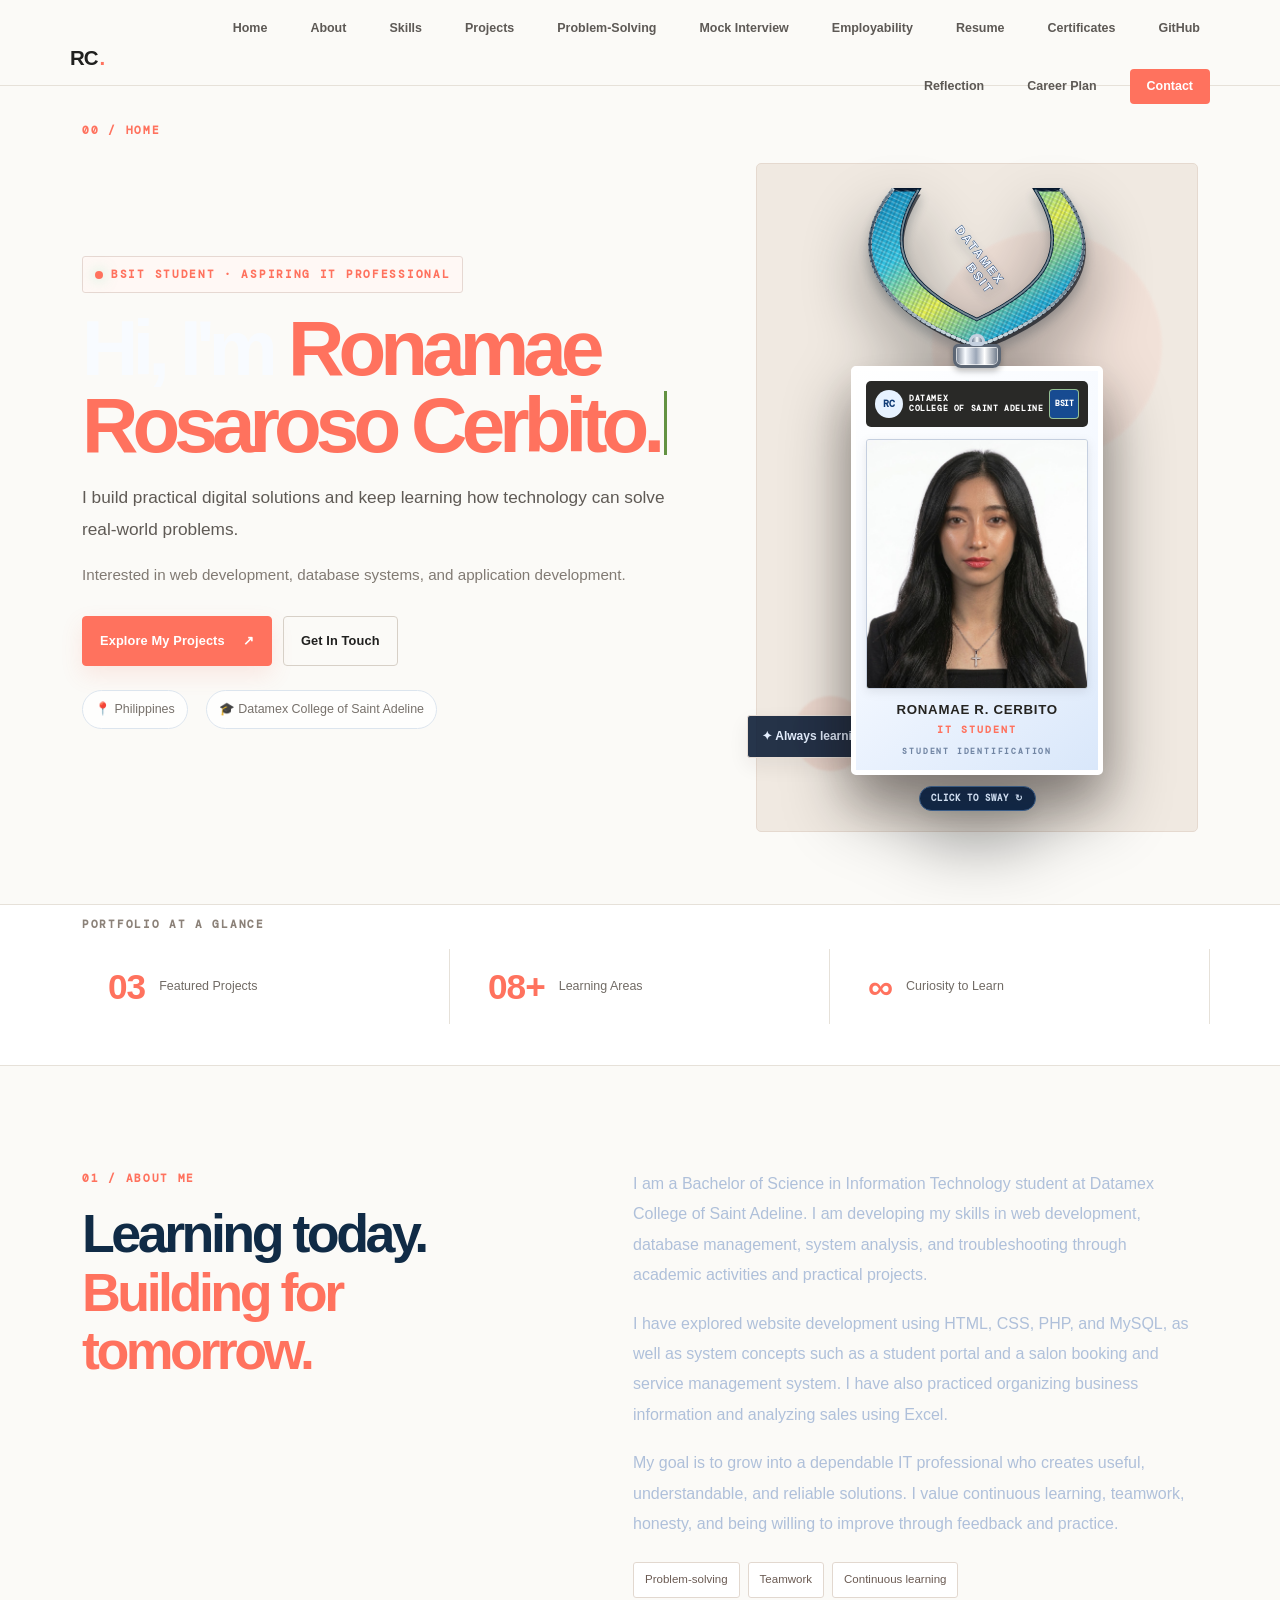
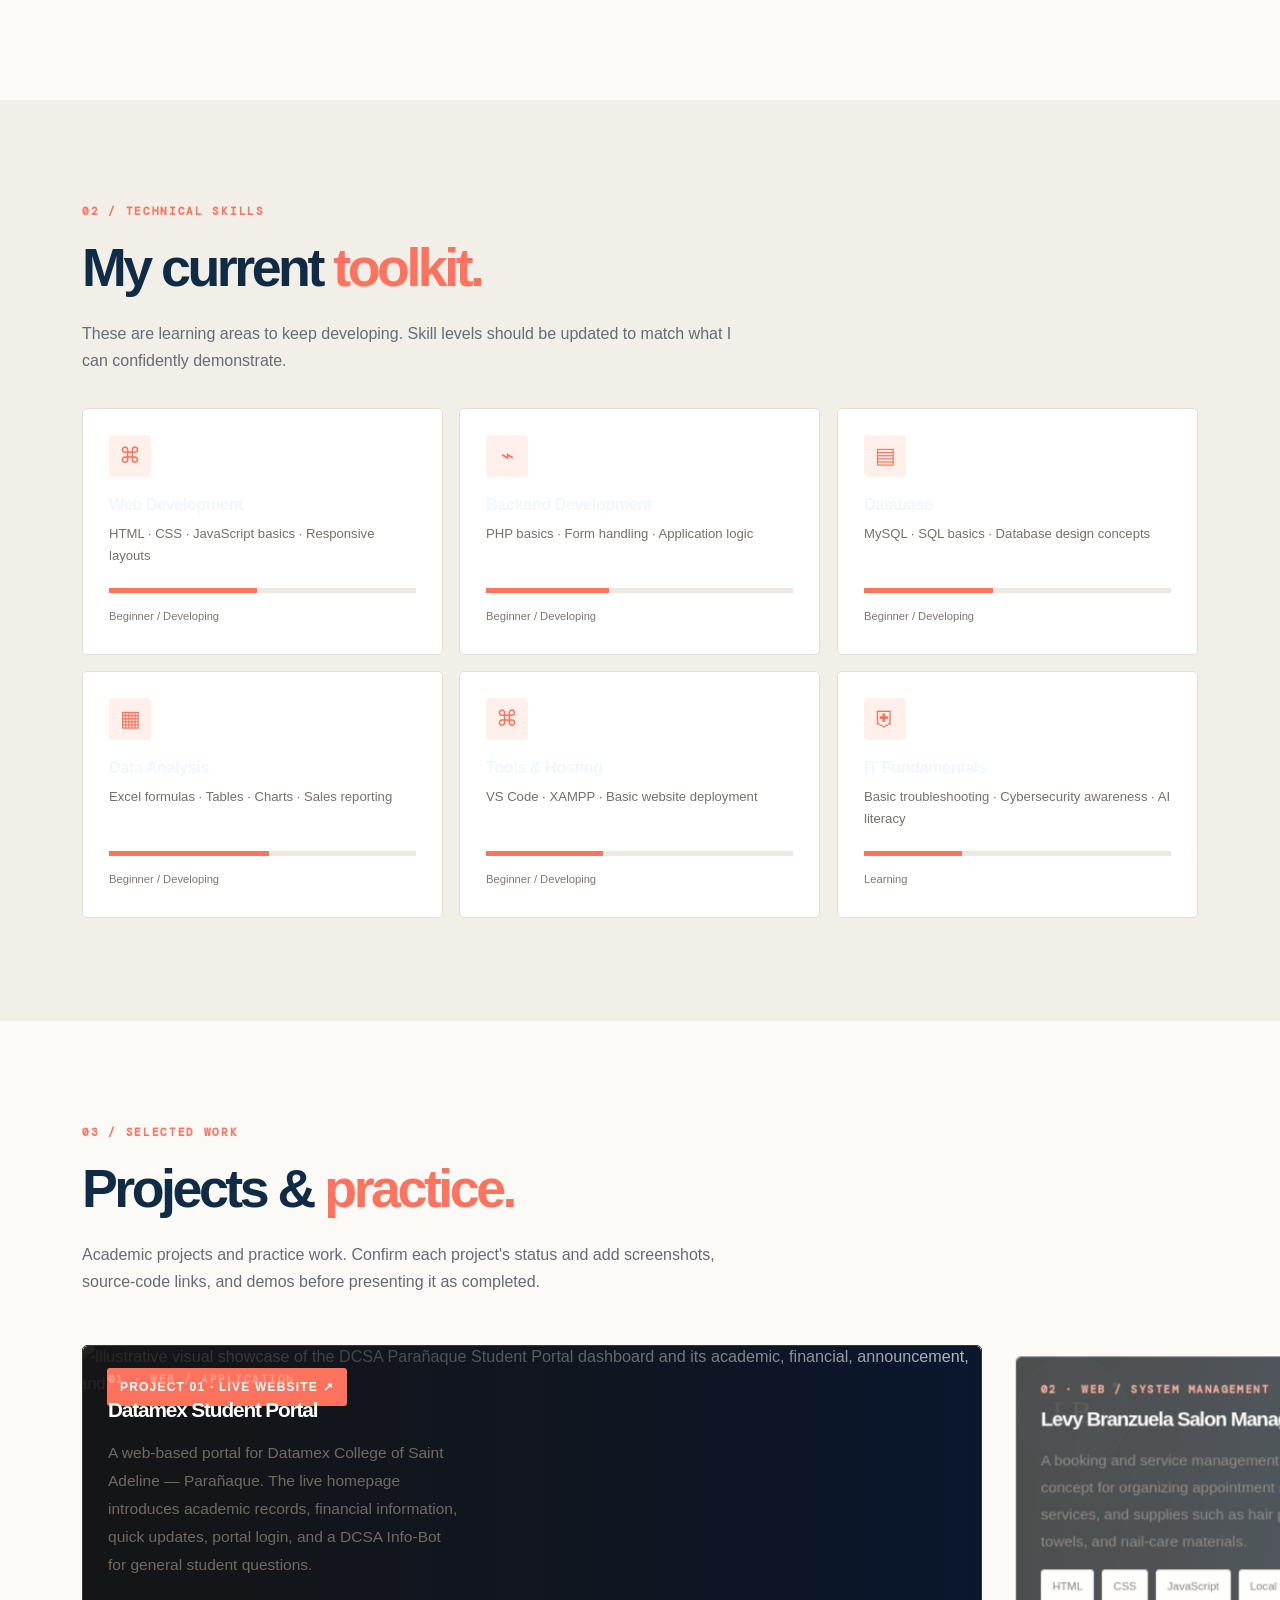
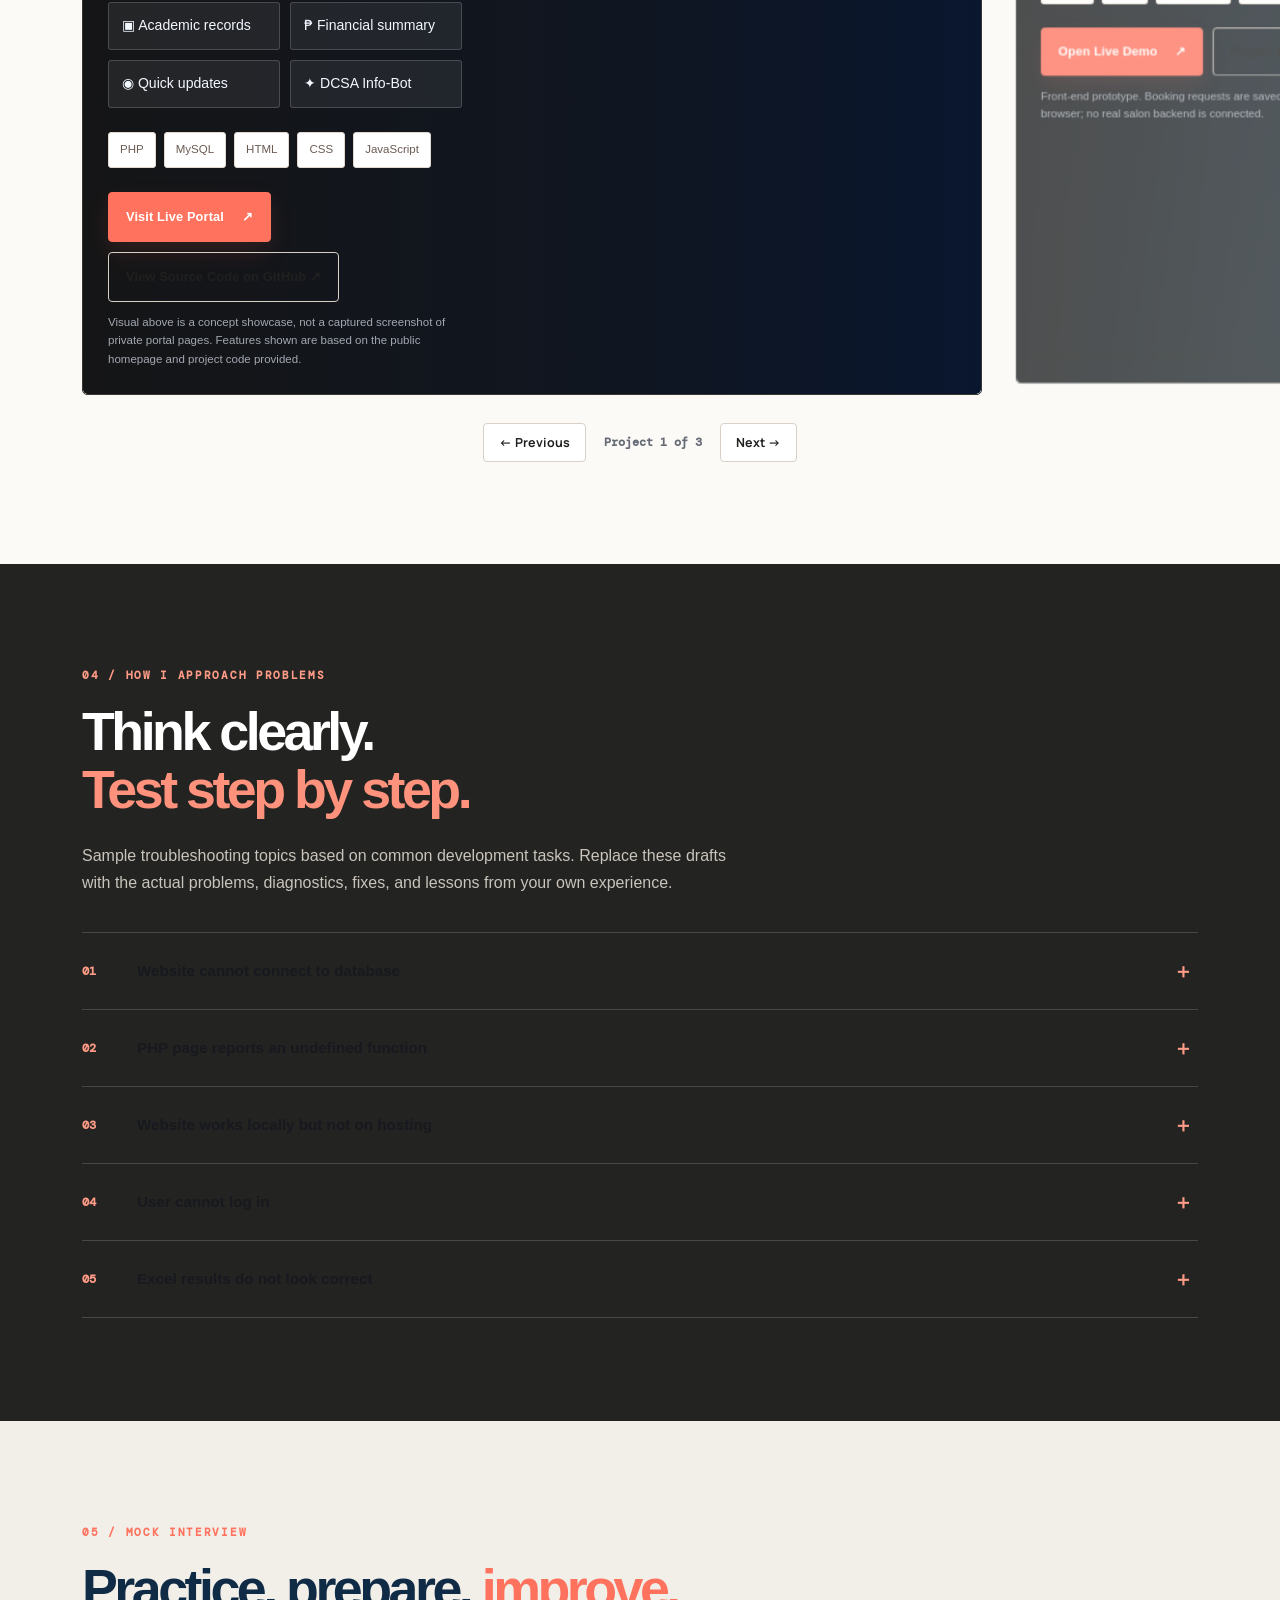
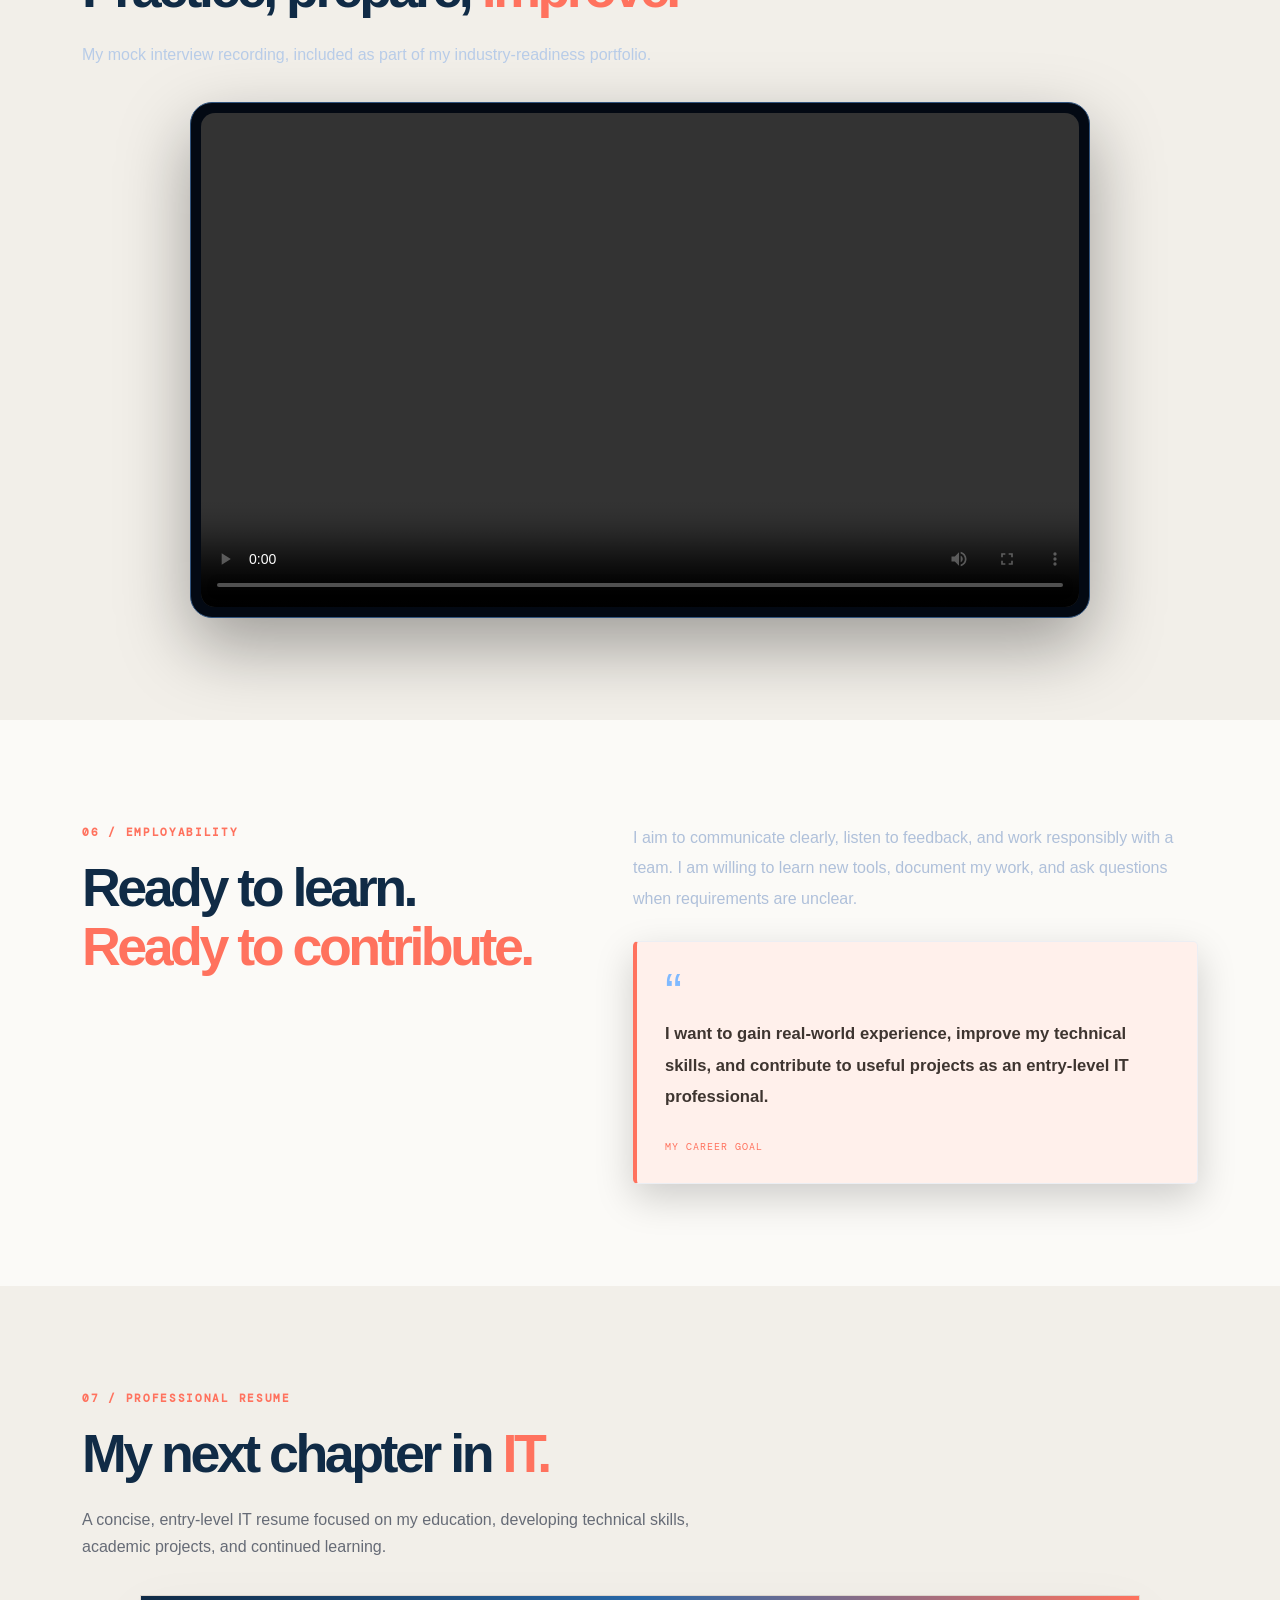
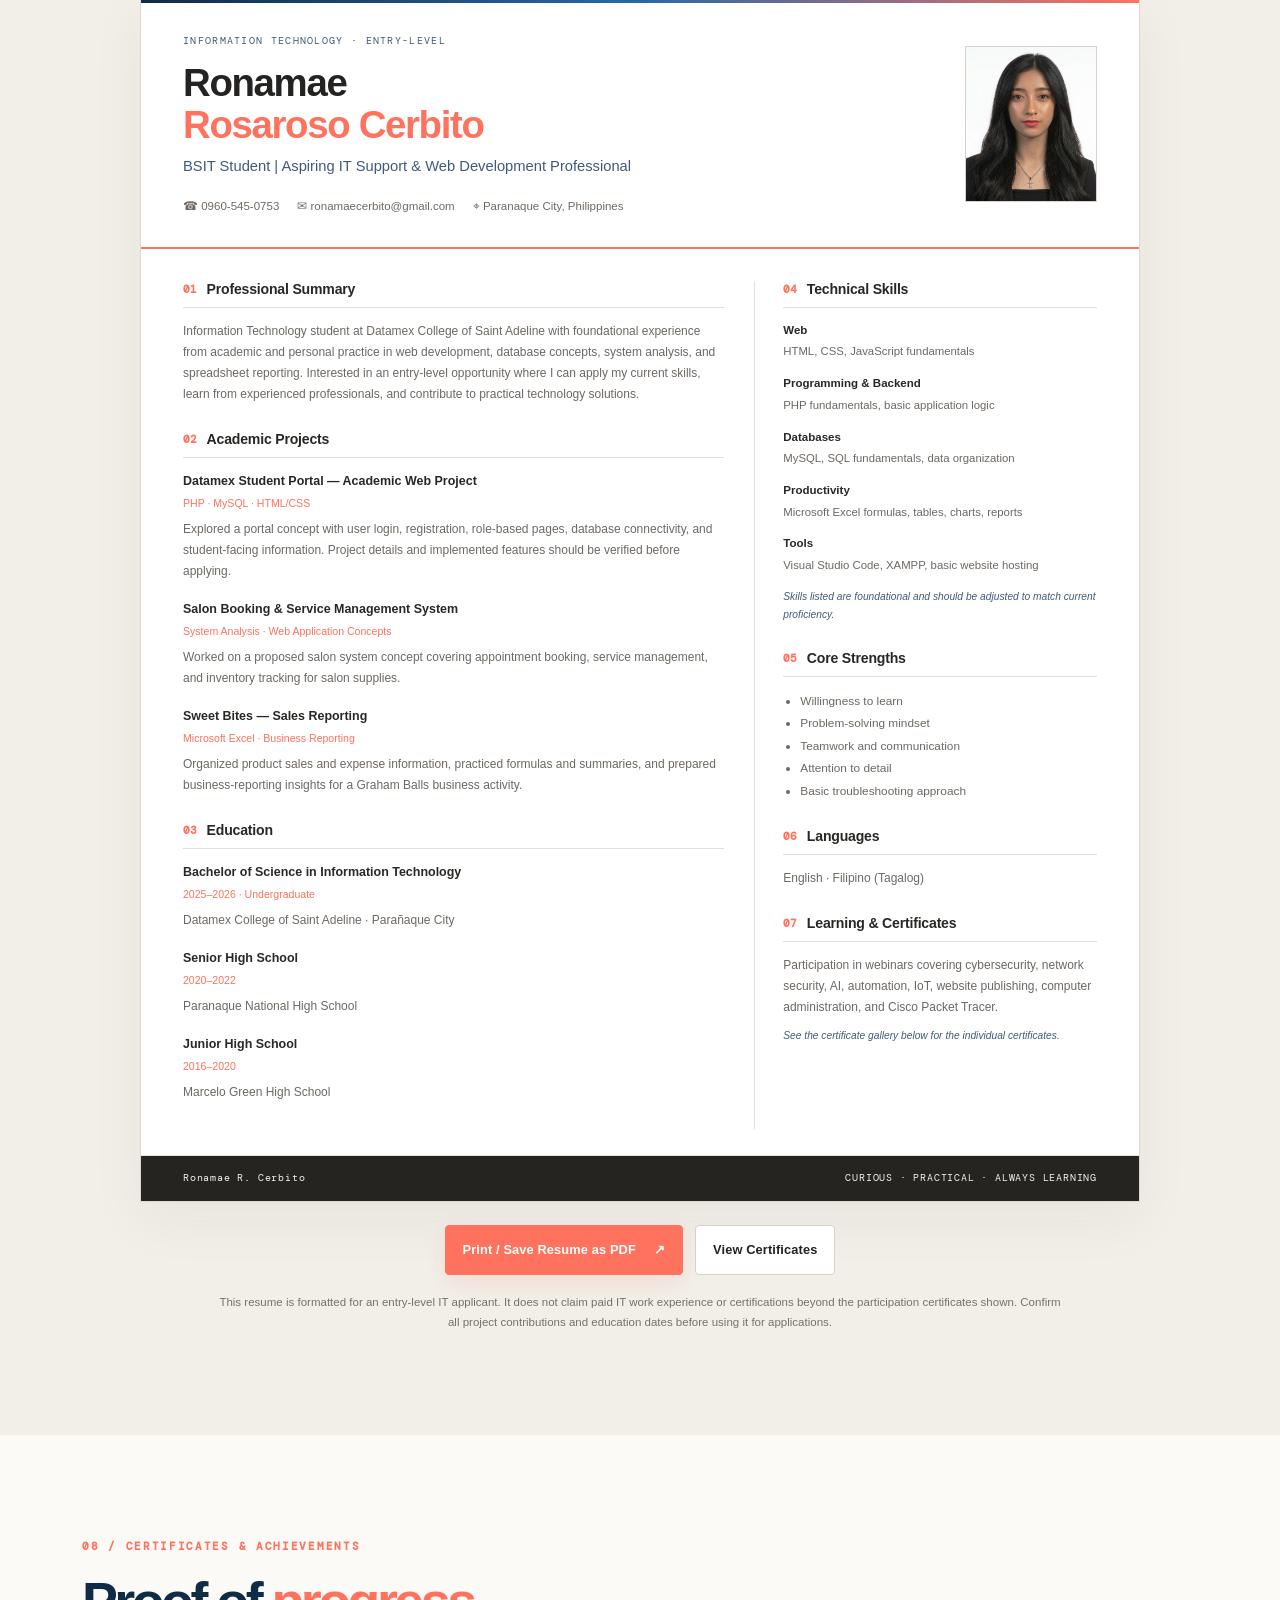
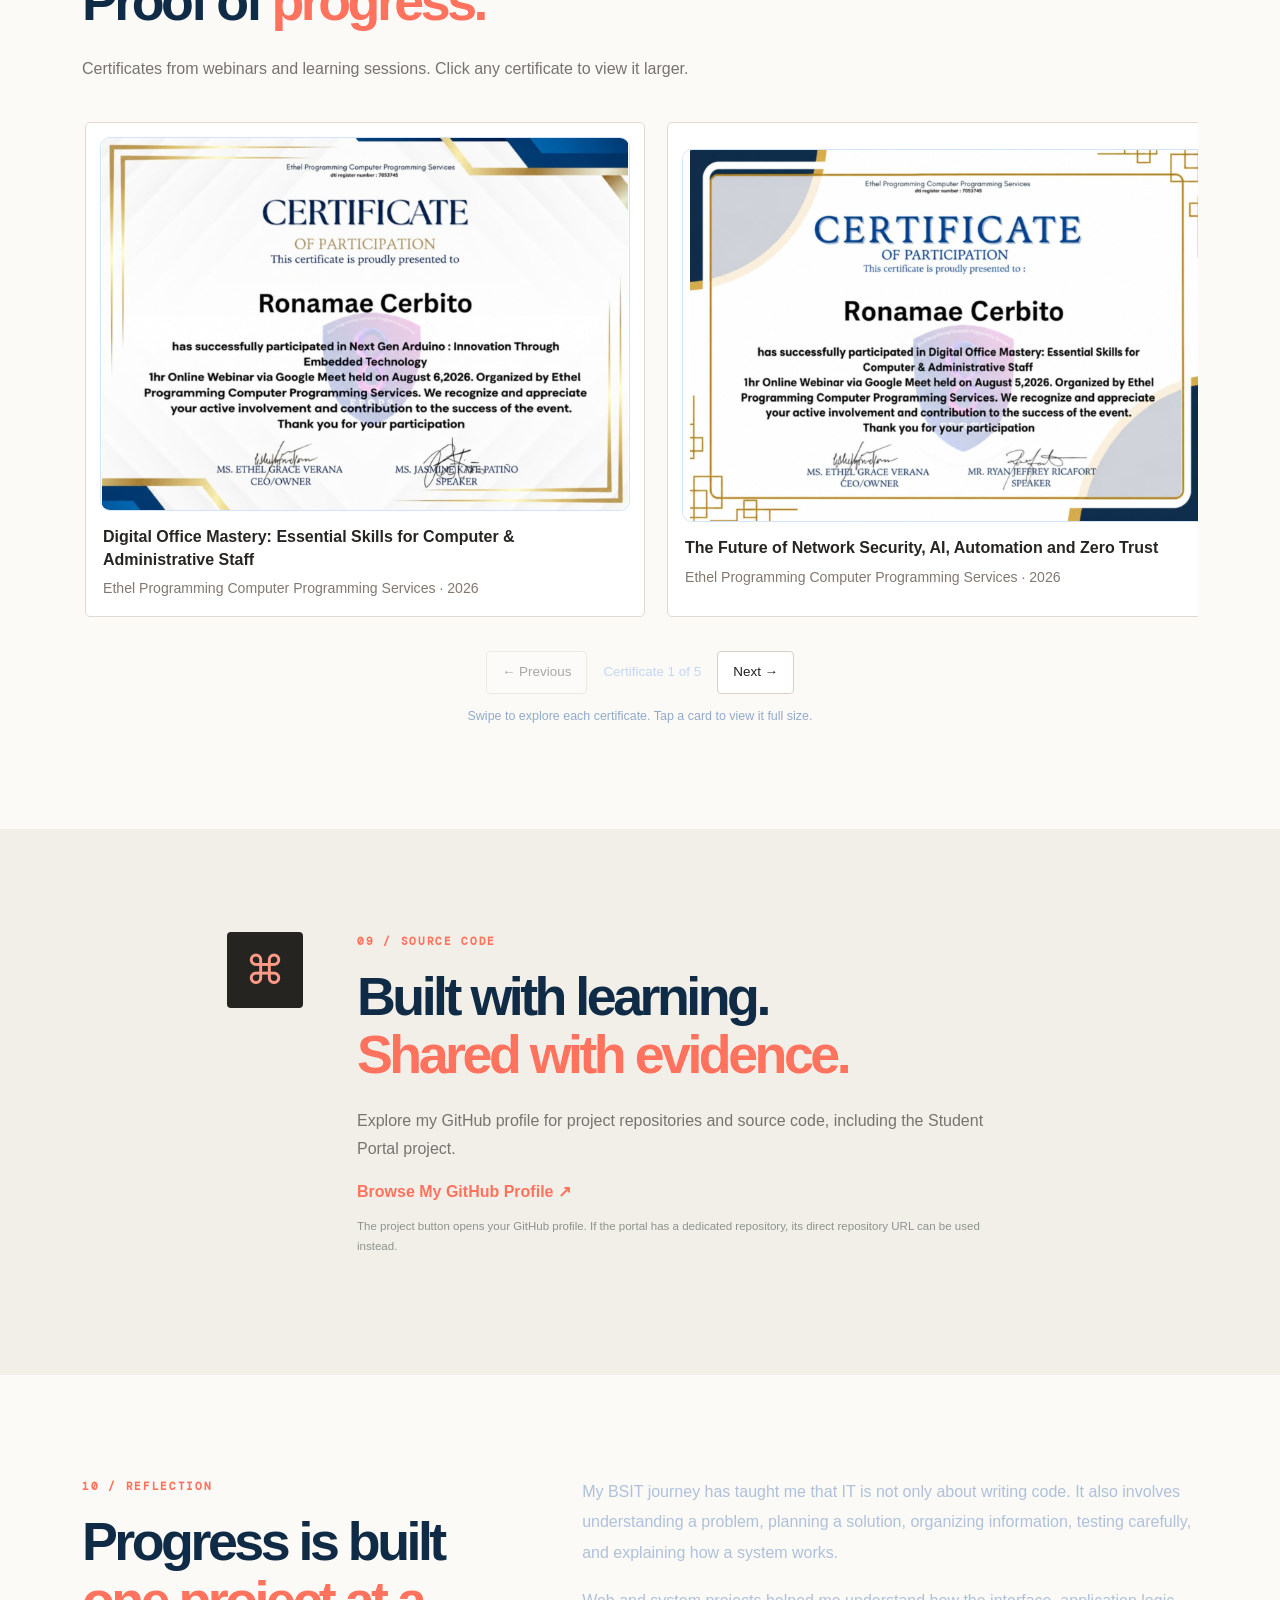
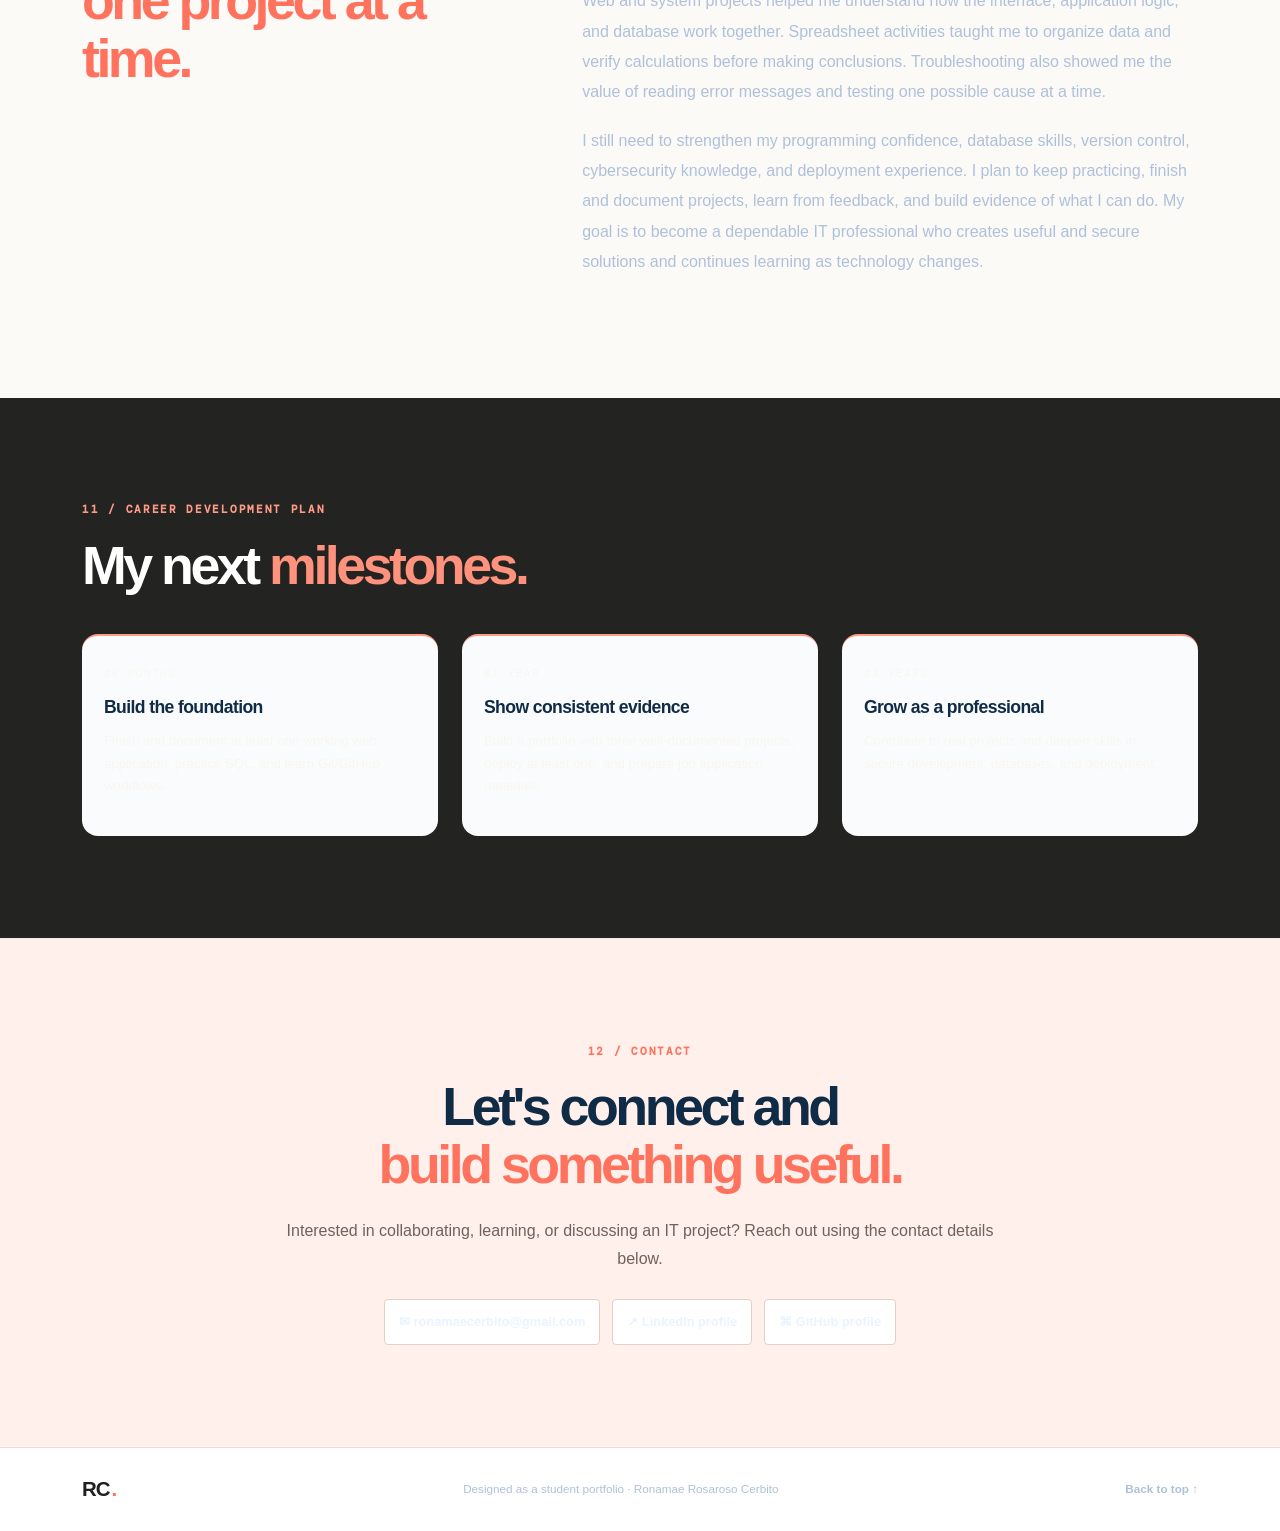
==== commit 54653458: "Add files via upload" ====
--- a/index.html
+++ b/index.html
@@ -15,8 +15,19 @@
       <a class="brand" href="#home">RC<span>.</span></a>
       <button class="menu-toggle" id="menuToggle" aria-label="Toggle navigation" aria-expanded="false">☰</button>
       <div class="nav-links" id="navLinks">
-        <a href="#about">About</a><a href="#skills">Skills</a><a href="#projects">Projects</a>
-        <a href="#problem-solving">Problem-Solving</a><a href="#mock-interview">Mock Interview</a><a href="#resume">Resume</a><a href="#contact" class="nav-cta">Contact</a>
+        <a href="#home">Home</a>
+        <a href="#about">About</a>
+        <a href="#skills">Skills</a>
+        <a href="#projects">Projects</a>
+        <a href="#problem-solving">Problem-Solving</a>
+        <a href="#mock-interview">Mock Interview</a>
+        <a href="#employability">Employability</a>
+        <a href="#resume">Resume</a>
+        <a href="#certificates">Certificates</a>
+        <a href="#github">GitHub</a>
+        <a href="#reflection">Reflection</a>
+        <a href="#career">Career Plan</a>
+        <a href="#contact" class="nav-cta">Contact</a>
       </div>
     </nav>
   </header>
@@ -278,39 +289,5 @@
   </div>
   <script src="script.js"></script>
 
-<script>
-(function(){
- const track=document.getElementById('projectsCarousel'); if(!track)return;
- const cards=Array.from(track.querySelectorAll(':scope > .project-card'));
- const prev=document.getElementById('projectPrev'),next=document.getElementById('projectNext'),count=document.getElementById('projectSlideCount');
- function current(){let best=0,dist=Infinity;cards.forEach((c,i)=>{const d=Math.abs(c.offsetLeft-track.scrollLeft-track.offsetLeft);if(d<dist){dist=d;best=i}});return best}
- function go(i){i=Math.max(0,Math.min(cards.length-1,i));track.scrollTo({left:cards[i].offsetLeft-track.offsetLeft,behavior:'smooth'});update(i)}
- function update(i=current()){if(count)count.textContent='Project '+(i+1)+' of '+cards.length;if(prev)prev.disabled=i===0;if(next)next.disabled=i===cards.length-1}
- if(prev)prev.addEventListener('click',()=>go(current()-1));if(next)next.addEventListener('click',()=>go(current()+1));
- let raf;track.addEventListener('scroll',()=>{cancelAnimationFrame(raf);raf=requestAnimationFrame(()=>update())});
- let startX=0;track.addEventListener('touchstart',e=>{startX=e.touches[0].clientX},{passive:true});
- track.addEventListener('keydown',e=>{if(e.key==='ArrowRight'){e.preventDefault();go(current()+1)}if(e.key==='ArrowLeft'){e.preventDefault();go(current()-1)}});
- update();
-})();
-</script>
-
-
-<script>
-(function(){
- const track=document.getElementById('certificateCarousel');
- if(!track)return;
- const cards=Array.from(track.querySelectorAll('.certificate-card'));
- const prev=document.getElementById('certificatePrev'), next=document.getElementById('certificateNext'), count=document.getElementById('certificateSlideCount');
- function activeIndex(){let best=0,dist=Infinity;cards.forEach((c,i)=>{const d=Math.abs(c.getBoundingClientRect().left-track.getBoundingClientRect().left);if(d<dist){dist=d;best=i}});return best}
- function update(i=activeIndex()){if(count)count.textContent='Certificate '+(i+1)+' of '+cards.length;if(prev)prev.disabled=i===0;if(next)next.disabled=i===cards.length-1}
- function go(i){i=Math.max(0,Math.min(cards.length-1,i));cards[i].scrollIntoView({behavior:'smooth',block:'nearest',inline:'center'});update(i)}
- prev?.addEventListener('click',()=>go(activeIndex()-1));next?.addEventListener('click',()=>go(activeIndex()+1));
- track.addEventListener('scroll',()=>requestAnimationFrame(()=>update()),{passive:true});
- track.addEventListener('keydown',e=>{if(e.key==='ArrowRight'){e.preventDefault();go(activeIndex()+1)}if(e.key==='ArrowLeft'){e.preventDefault();go(activeIndex()-1)}});
- let startX=0;track.addEventListener('touchstart',e=>{startX=e.touches[0].clientX},{passive:true});
- update();
-})();
-</script>
-
 </body>
-</html>
+</html>
--- a/style.css
+++ b/style.css
@@ -1,5 +1,5 @@
 @import url('https://fonts.googleapis.com/css2?family=DM+Mono:wght@400;500&family=Manrope:wght@400;500;600;700;800&display=swap');
-:root{--ink:1b2b1;--muted:#66756a;--paper:#ffffff;--green:#2e7d32;--green-dark:#1b5e20;--line:#dce8dc;--dark:#173b25;--max:1140px}
+:root{--ink:#182321;--muted:#64716e;--paper:#fbfcf9;--green:#b9f36b;--green-dark:#244c3a;--line:#e0e7e1;--dark:#14221f;--max:1140px}
 *{box-sizing:border-box}html{scroll-behavior:smooth;scroll-padding-top:90px}body{margin:0;background:var(--paper);color:var(--ink);font-family:Manrope,Arial,sans-serif;line-height:1.65}a{color:inherit;text-decoration:none}.container{width:min(var(--max),calc(100% - 44px));margin:auto}.site-header{height:76px;position:sticky;top:0;background:rgba(251,252,249,.92);backdrop-filter:blur(14px);border-bottom:1px solid rgba(224,231,225,.8);z-index:10}.nav{height:100%;display:flex;align-items:center;justify-content:space-between}.brand{font-size:1.5rem;font-weight:800;letter-spacing:-1.5px}.brand span{color:#5b9237}.nav-links{display:flex;align-items:center;gap:27px;font-size:.82rem;font-weight:700}.nav-links a:not(.nav-cta){color:#4e5a56}.nav-links a:hover,.text-link:hover{color:#54822e}.nav-cta{background:var(--ink);color:white;padding:11px 19px;border-radius:7px}.menu-toggle{display:none;border:0;background:transparent;font-size:1.5rem}.section{padding:100px 0}.hero{padding:94px 0 80px;overflow:hidden;background:radial-gradient(ellipse at 85% 38%,#eff8e7 0,transparent 36%)}.hero-grid{display:grid;grid-template-columns:1.05fr .95fr;gap:60px;align-items:center}.eyebrow{font-family:'DM Mono',monospace;font-size:.72rem;letter-spacing:1.3px;color:#628449;font-weight:500;margin:0 0 20px}.status-dot{display:inline-block;width:8px;height:8px;background:#75bb42;border-radius:50%;margin-right:8px}h1,h2,h3,p{margin-top:0}h1{font-size:clamp(2.7rem,5.2vw,4.9rem);letter-spacing:-4px;line-height:1.06;margin-bottom:24px;font-weight:800}h1 span,h2 span{color:#639242}h2{font-size:clamp(2rem,3.6vw,3.15rem);letter-spacing:-2px;line-height:1.16;margin-bottom:24px}h3{letter-spacing:-.5px}.hero-lead{font-size:1.13rem;max-width:560px;color:#45534e;line-height:1.8}.hero-note{font-size:.9rem;color:var(--muted)}.hero-actions{display:flex;gap:12px;flex-wrap:wrap;margin:30px 0}.button{display:inline-flex;align-items:center;gap:18px;border-radius:7px;padding:14px 19px;font-size:.84rem;font-weight:800;transition:transform .2s,box-shadow .2s}.button:hover{transform:translateY(-2px);box-shadow:0 8px 22px #16231c18}.primary{background:var(--green);color:#1d2a20}.secondary{border:1px solid #d7dfd8;background:#fff}.hero-meta{display:flex;gap:18px;flex-wrap:wrap;font-size:.76rem;color:var(--muted)}.hero-art{position:relative;min-height:370px;display:grid;place-items:center}.orb{position:absolute;border-radius:50%;filter:blur(1px)}.orb-one{width:300px;height:300px;background:#e3f5ce;right:3%;top:5%}.orb-two{width:100px;height:100px;background:#c6ef9c;left:4%;bottom:9%}.code-card{position:relative;z-index:1;background:#172622;color:#dfece3;width:min(100%,410px);border-radius:15px;box-shadow:0 25px 70px #21372d30;transform:rotate(-2deg);overflow:hidden}.code-top{height:43px;background:#21342e;display:flex;align-items:center;gap:6px;padding:0 16px}.code-top>span{height:8px;width:8px;border-radius:50%;background:#e98d7e}.code-top>span:nth-child(2){background:#e7c46b}.code-top>span:nth-child(3){background:#9bd779}.code-top small{font-family:'DM Mono',monospace;color:#9cb3a5;margin-left:auto;font-size:.67rem}.code-card pre{padding:19px 23px 25px;margin:0;overflow:auto;font-size:.83rem;line-height:1.9;font-family:'DM Mono',monospace}.code-card b{color:#b9f36b;font-weight:500}.code-card em{color:#e9c58b;font-style:normal}.floating-tag{position:absolute;z-index:2;background:white;border:1px solid var(--line);border-radius:9px;padding:10px 14px;font-size:.75rem;font-weight:800;box-shadow:0 10px 28px #21372d12}.tag-top{right:-3px;top:20%}.tag-bottom{bottom:13%;left:-5px}.quick-stats{background:#fff;border-top:1px solid var(--line);border-bottom:1px solid var(--line)}.stats-grid{display:grid;grid-template-columns:repeat(3,1fr);padding:25px 0}.stats-grid div{display:flex;align-items:center;justify-content:center;gap:14px;border-right:1px solid var(--line)}.stats-grid div:last-child{border:0}.stats-grid strong{font-size:1.8rem;letter-spacing:-1px}.stats-grid span{font-size:.78rem;color:var(--muted)}.two-col{display:grid;grid-template-columns:.85fr 1.15fr;gap:75px}.prose{color:#56635e;font-size:.96rem}.prose p{margin-bottom:18px}.value-tags,.tech-tags{display:flex;gap:8px;flex-wrap:wrap;margin-top:23px}.value-tags span,.tech-tags span{border:1px solid #dce5dc;background:#fff;padding:6px 10px;border-radius:5px;font-size:.72rem;color:#52634f}.section-muted{background:#f0f4ed}.section-intro{max-width:670px;color:var(--muted);margin-bottom:34px}.skills-grid{display:grid;grid-template-columns:repeat(3,1fr);gap:16px}.skill-card{background:white;border:1px solid #e2e9e0;border-radius:12px;padding:25px 23px}.skill-icon{display:grid;place-items:center;width:42px;height:42px;border-radius:10px;background:#eaf5df;color:#527d36;font-size:1.4rem;margin-bottom:18px}.skill-card h3{font-size:1.03rem;margin-bottom:8px}.skill-card p{font-size:.82rem;color:var(--muted);min-height:48px}.skill-level{height:5px;background:#e9eee8;border-radius:5px;overflow:hidden;margin:17px 0 8px}.skill-level span{display:block;height:100%;background:#86b957;border-radius:5px}.skill-card small{font-size:.7rem;color:#77827c}.projects-grid{display:grid;grid-template-columns:repeat(2,1fr);gap:22px}.project-card{border:1px solid var(--line);border-radius:13px;overflow:hidden;background:white;transition:transform .2s,box-shadow .2s}.project-card:hover{transform:translateY(-4px);box-shadow:0 18px 35px #1b322010}.project-featured{grid-column:span 2;display:grid;grid-template-columns:1fr 1fr}.project-visual{height:220px;position:relative;display:grid;place-items:center;overflow:hidden}.project-featured .project-visual{height:100%;min-height:300px}.visual-portal{background:#dfeedd}.mock-window{width:72%;height:65%;background:white;border-radius:8px;box-shadow:0 12px 25px #304d3522;overflow:hidden;transform:rotate(-3deg)}.mock-bar{height:18px;background:#203b30}.mock-content{display:flex;height:calc(100% - 18px)}.mock-side{width:26%;background:#edf3e9}.mock-lines{flex:1;padding:18px}.mock-lines i,.mock-lines b{display:block;height:9px;background:#dfe8dc;margin-bottom:13px;border-radius:4px}.mock-lines i:nth-child(2){width:75%}.mock-lines i:nth-child(3){width:55%}.mock-lines b{height:45px;background:#d8efbf;margin-top:19px}.visual-label{position:absolute;bottom:17px;left:20px;font-family:'DM Mono',monospace;letter-spacing:1.2px;font-size:.62rem;color:#425a42}.visual-salon{background:#f2e7df}.salon-circle{width:115px;height:115px;border:1px solid #c29e81;border-radius:50%;display:grid;place-items:center;font-family:Georgia,serif;font-size:2rem;color:#775742;position:relative}.salon-circle span{position:absolute;font-size:.8rem;right:7px;top:18px}.salon-lines{position:absolute;right:12%;top:25%;display:grid;gap:8px}.salon-lines i{display:block;width:35px;height:3px;background:#c9a88d}.salon-lines i:nth-child(2){width:24px}.visual-sales{background:#e7edfa}.chart-bars{height:100px;display:flex;align-items:end;gap:13px;border-bottom:1px solid #aab9d8;padding:0 25px}.chart-bars i{width:24px;background:#7894c5;border-radius:4px 4px 0 0}.chart-bars i:nth-child(even){background:#9fb2d7}.project-content{padding:25px}.project-type{font-family:'DM Mono',monospace;font-size:.66rem;color:#6a8c50;letter-spacing:1px;margin-bottom:10px}.project-content h3{font-size:1.25rem;margin-bottom:10px}.project-content p{font-size:.84rem;color:var(--muted)}.tech-tags{margin:16px 0}.tech-tags span{background:#f7f9f5}.project-status{font-size:.72rem!important;color:#8a7653!important;margin-bottom:0}.section-dark{background:var(--dark);color:#f4f7f1}.section-dark .eyebrow{color:#b8e58f}.section-dark h2 span{color:var(--green)}.section-dark .section-intro{color:#b3c1b8}.cases{border-top:1px solid #3b4a43;margin-top:36px}.cases details{border-bottom:1px solid #3b4a43}.cases summary{cursor:pointer;list-style:none;display:grid;grid-template-columns:55px 1fr 25px;align-items:center;padding:21px 0;font-weight:700;font-size:.95rem}.cases summary::-webkit-details-marker{display:none}.cases summary span{font-family:'DM Mono',monospace;color:#b9f36b;font-size:.75rem}.cases summary b{font-size:1.25rem;color:#b9f36b}.case-body{padding:0 35px 22px 55px;color:#c2cec6;font-size:.86rem}.case-body p{margin-bottom:8px}.case-body strong{color:white}.interview-card{background:#f0f5ec;border-radius:12px;padding:25px 28px;margin-top:27px;color:#34443a;position:relative}.quote-mark{font-size:3.2rem;color:#8ebd61;line-height:1}.interview-card p{font-size:1.04rem;font-weight:700;color:#34443a}.interview-card small{font-family:'DM Mono',monospace;font-size:.65rem;color:#6e865b;letter-spacing:1px}.resume-panel{display:grid;grid-template-columns:1fr 1fr;gap:65px;background:#fff;border:1px solid var(--line);border-radius:15px;padding:42px}.resume-panel>div:first-child>p:not(.eyebrow){color:var(--muted);font-size:.9rem}.muted-text{font-size:.78rem!important}.resume-list>div{padding:0 0 17px;margin-bottom:17px;border-bottom:1px solid var(--line);display:flex;flex-direction:column;gap:5px}.resume-list span{font-family:'DM Mono',monospace;color:#6c8d51;font-size:.68rem;text-transform:uppercase;letter-spacing:.8px}.resume-list strong{font-size:.9rem}.resume-list small{font-size:.75rem;color:var(--muted)}.resume-list .button{margin-top:4px;align-self:flex-start}.empty-evidence{display:flex;gap:20px;align-items:flex-start;border:1px dashed #bfcdbb;border-radius:12px;padding:26px;background:#fbfdf8;max-width:780px}.evidence-icon{display:grid;place-items:center;min-width:44px;height:44px;background:#e9f5df;border-radius:10px;color:#628c43;font-size:1.3rem}.empty-evidence h3{margin-bottom:7px}.empty-evidence p{font-size:.86rem;color:var(--muted);margin:0}.github-panel{display:grid;grid-template-columns:100px 1fr;gap:30px;align-items:start;max-width:850px}.github-mark{width:76px;height:76px;display:grid;place-items:center;border-radius:18px;background:#182a24;color:#c3f48e;font-size:2.5rem}.github-panel p:not(.eyebrow){color:var(--muted);max-width:640px}.text-link{font-weight:800;color:#568535}.placeholder-note{font-size:.72rem!important;color:#8b938c!important;margin-top:12px}.reflection-layout{display:grid;grid-template-columns:.8fr 1.2fr;gap:75px}.timeline{display:grid;grid-template-columns:repeat(3,1fr);gap:22px;margin-top:40px}.timeline>div{border-top:1px solid #526158;padding-top:20px}.timeline span{font-family:'DM Mono',monospace;color:var(--green);font-size:.7rem;letter-spacing:1px}.timeline h3{font-size:1.1rem;margin:12px 0}.timeline p{font-size:.83rem;color:#b6c3ba}.contact-section{background:#edf5e6}.contact-box{text-align:center;max-width:750px}.contact-box .eyebrow{margin-bottom:16px}.contact-box>p:not(.eyebrow){color:#657269}.contact-links{display:flex;justify-content:center;gap:12px;flex-wrap:wrap;margin-top:27px}.contact-links a{background:white;border:1px solid #dce7d7;border-radius:7px;padding:11px 14px;font-size:.8rem;font-weight:700}.contact-box .placeholder-note{margin-top:20px}footer{background:#fff;border-top:1px solid var(--line);padding:24px 0}.footer-row{display:flex;align-items:center;justify-content:space-between;gap:18px}.footer-row p,.footer-row>a:last-child{font-size:.73rem;color:var(--muted);margin:0}.footer-row>a:last-child{font-weight:700}
 @media(max-width:850px){.nav-links{gap:14px;font-size:.74rem}.hero-grid{gap:25px}.hero-art{min-height:320px}.two-col,.reflection-layout{gap:35px}.skills-grid{grid-template-columns:repeat(2,1fr)}.resume-panel{gap:35px;padding:30px}.project-featured{grid-template-columns:1fr 1fr}}
 @media(max-width:650px){.container{width:min(var(--max),calc(100% - 32px))}.site-header{height:66px}.menu-toggle{display:block}.nav-links{display:none;position:absolute;top:65px;left:0;right:0;background:var(--paper);padding:20px 24px 24px;border-bottom:1px solid var(--line);flex-direction:column;align-items:stretch;gap:16px}.nav-links.open{display:flex}.nav-cta{text-align:center}.section{padding:70px 0}.hero{padding:65px 0 55px}.hero-grid,.two-col,.reflection-layout,.resume-panel{grid-template-columns:1fr}.hero-grid{gap:15px}h1{letter-spacing:-2.7px}.hero-art{min-height:300px;margin-top:10px}.code-card{width:92%}.tag-top{right:0}.tag-bottom{left:0}.stats-grid{padding:20px 0;gap:7px}.stats-grid div{flex-direction:column;gap:2px;text-align:center;padding:0 6px}.stats-grid strong{font-size:1.5rem}.stats-grid span{font-size:.65rem}.skills-grid,.projects-grid,.timeline{grid-template-columns:1fr}.project-featured{grid-column:span 1;display:block}.project-featured .project-visual{min-height:220px}.skill-card p{min-height:0}.resume-panel{padding:25px}.github-panel{grid-template-columns:1fr;gap:18px}.timeline{gap:25px}.footer-row{flex-wrap:wrap}.footer-row p{order:3;width:100%}.case-body{padding-left:20px}.cases summary{grid-template-columns:40px 1fr 20px;font-size:.84rem}.contact-links{flex-direction:column}.contact-links a{width:100%}}
@@ -772,85 +772,511 @@
 }
 
 
-/* ===== WHITE AND FOREST GREEN THEME ===== */
-
+/* =========================================================
+   DISTINCT PORTFOLIO REDESIGN — editorial cream, ink & coral
+   ========================================================= */
 :root {
-  --ink: #1b2b21 !important;
-  --muted: ##1f2937!important;
-  --paper: #ffffff !important;
-  --green: #2e7d32 !important;
-  --green-dark: #1b5e20 !important;
-  --line: #dce8dc !important;
-  --dark: #173b25 !important;
-}
-
-html,
+  --paper: #fbfaf7 !important;
+  --ink: #20201f !important;
+  --dark: #20201f !important;
+  --green: #f06b52 !important;
+  --muted: #77736e !important;
+  --line: #e6e1d9 !important;
+  --accent: #f06b52;
+  --accent-soft: #fff0eb;
+  --panel: #ffffff;
+  --max: 1160px;
+  --motion-ease: cubic-bezier(.2,.75,.25,1);
+}
+html { scroll-behavior:smooth; scroll-padding-top:88px; }
+body { background:var(--paper) !important; color:var(--ink) !important; font-family:Inter, "Segoe UI", Arial, sans-serif !important; line-height:1.7; }
+.container { width:min(1160px, calc(100% - 48px)) !important; }
+.site-header { height:78px !important; background:rgba(251,250,247,.94) !important; border-bottom:1px solid var(--line) !important; box-shadow:none !important; backdrop-filter:blur(18px); }
+.nav { gap:22px; }
+.brand { display:inline-flex; align-items:center; gap:2px; font-size:1.28rem !important; font-weight:900 !important; letter-spacing:-1px !important; color:var(--ink) !important; }
+.brand span { color:var(--accent) !important; }
+.nav-links { gap:clamp(10px,1.8vw,25px) !important; font-size:.78rem !important; }
+.nav-links a:not(.nav-cta) { color:#5d5955 !important; transition:color .2s ease; }
+.nav-links a:not(.nav-cta):hover { color:var(--accent) !important; }
+.nav-cta { background:var(--accent) !important; color:#fff !important; padding:10px 17px !important; border-radius:4px !important; }
+.menu-toggle { color:var(--ink); }
+.section { padding:clamp(70px,8vw,112px) 0 !important; background:var(--paper) !important; color:var(--ink) !important; }
+.section-muted { background:#f2efe9 !important; }
+.section-dark { background:#232321 !important; color:#f9f6f0 !important; }
+.section-dark .eyebrow { color:#ff9b87 !important; }
+.section-dark h2 span { color:#ff927c !important; }
+.section-dark .section-intro, .section-dark .case-body { color:#c9c4bc !important; }
+.eyebrow { color:var(--accent) !important; font-size:.68rem !important; letter-spacing:1.7px !important; font-weight:800 !important; text-transform:uppercase; margin-bottom:17px !important; }
+.section-kicker { margin-bottom:0 !important; }
+h1,h2,h3 { color:var(--ink); font-family:Inter, "Segoe UI", Arial, sans-serif !important; }
+h1 { font-size:clamp(2.8rem,6.1vw,5.6rem) !important; letter-spacing:-.075em !important; line-height:.99 !important; font-weight:850 !important; max-width:760px; }
+h1 span, h2 span { color:var(--accent) !important; }
+h2 { font-size:clamp(2rem,4.2vw,3.6rem) !important; letter-spacing:-.065em !important; line-height:1.08 !important; font-weight:820 !important; }
+h3 { letter-spacing:-.035em !important; font-weight:800 !important; }
+.hero { padding:35px 0 72px !important; background:var(--paper) !important; }
+.hero > .container:first-child { margin-bottom:24px; }
+.hero-grid { grid-template-columns:minmax(0,1.15fr) minmax(300px,.85fr) !important; gap:clamp(30px,6vw,80px) !important; align-items:center; }
+.hero-copy { padding:10px 0 20px; }
+.hero-copy > .eyebrow { display:inline-flex; align-items:center; padding:8px 12px; border:1px solid #e6d8d2; background:#fff8f5; border-radius:3px; }
+.status-dot { background:var(--accent) !important; box-shadow:0 0 0 4px #fce2db; }
+.hero-lead { max-width:560px; color:#5f5a55 !important; font-size:1.08rem !important; line-height:1.85 !important; }
+.hero-note { color:#817a73 !important; font-size:.9rem; }
+.hero-actions { margin:28px 0 24px !important; gap:11px !important; }
+.button { border-radius:4px !important; padding:13px 17px !important; font-size:.8rem !important; font-weight:800 !important; letter-spacing:.01em; transition:transform .22s ease, background .22s ease, box-shadow .22s ease; }
+.button:hover { transform:translateY(-3px); }
+.button.primary { background:var(--accent) !important; color:white !important; border:1px solid var(--accent) !important; box-shadow:0 9px 22px #f06b5220 !important; }
+.button.secondary { background:transparent !important; color:var(--ink) !important; border:1px solid #d7d0c7 !important; }
+.hero-meta { color:#77716b !important; gap:10px 18px !important; }
+.hero-art.profile-art { min-height:430px !important; display:flex !important; align-items:center !important; justify-content:center !important; overflow:visible !important; padding:20px !important; background:#f0e9e1 !important; border:1px solid #e5d9cf; border-radius:5px !important; }
+.hero-art .orb-one { width:230px !important; height:230px !important; background:#f8c9bd !important; right:8% !important; top:10% !important; opacity:.6; }
+.hero-art .orb-two { width:75px !important; height:75px !important; background:#e8a291 !important; left:8% !important; bottom:9% !important; }
+.id-hanger { transform:none !important; animation:none !important; filter:drop-shadow(0 18px 20px #39241d22); }
+.id-hanger[aria-pressed="true"] { animation: none !important; }
+.id-card { border-radius:5px !important; box-shadow:0 22px 45px #37251d24 !important; border:5px solid white !important; }
+.id-card-top { background:#292927 !important; }
+.id-card-name { color:#252421 !important; }
+.id-card-role { color:var(--accent) !important; }
+.tag-top,.tag-bottom { border-radius:3px !important; box-shadow:0 8px 20px #28201a12 !important; border:1px solid #e8ded6 !important; }
+.tag-top { top:11% !important; right:-8px !important; }
+.tag-bottom { bottom:11% !important; left:-10px !important; }
+.quick-stats { background:#fff !important; border-top:1px solid var(--line) !important; border-bottom:1px solid var(--line) !important; padding:22px 0 12px; }
+.quick-stats .section-kicker { color:#8b8178 !important; }
+.stats-grid { padding:15px 0 23px !important; }
+.stats-grid div { justify-content:flex-start !important; padding:8px clamp(12px,3vw,38px); border-right:1px solid var(--line) !important; }
+.stats-grid strong { color:var(--accent) !important; font-size:2.2rem !important; font-weight:850; }
+.stats-grid span { color:#716b65 !important; }
+.two-col,.reflection-layout { gap:clamp(30px,7vw,95px) !important; }
+.prose { color:#625d57 !important; }
+.prose p { line-height:1.9; }
+.value-tags span,.tech-tags span { border:1px solid #e2d8cf !important; background:#fff !important; color:#6b5b53 !important; border-radius:3px !important; padding:7px 11px !important; }
+.skills-grid { grid-template-columns:repeat(3,minmax(0,1fr)) !important; gap:16px !important; }
+.skill-card { background:#fff !important; border:1px solid #e4ddd5 !important; border-radius:5px !important; padding:26px !important; box-shadow:none !important; transition:transform .25s ease,border-color .25s ease; }
+.skill-card:hover { transform:translateY(-5px); border-color:#efa18f !important; }
+.skill-icon { border-radius:4px !important; background:var(--accent-soft) !important; color:var(--accent) !important; }
+.skill-card p { color:#77716b !important; }
+.skill-level { background:#eee8e2 !important; border-radius:0 !important; }
+.skill-level span { background:var(--accent) !important; border-radius:0 !important; }
+.skill-card small { color:#817870 !important; }
+.projects-grid { gap:18px !important; }
+.projects-carousel { align-items:stretch !important; padding-bottom:20px !important; }
+.project-card { border:1px solid #e2d9d1 !important; border-radius:5px !important; background:#fff !important; box-shadow:none !important; overflow:hidden; }
+.project-card:hover { transform:translateY(-4px) !important; box-shadow:0 18px 35px #2b201811 !important; }
+.project-portal-showcase.project-featured { border:1px solid #393632 !important; border-radius:5px !important; box-shadow:none !important; }
+.project-portal-showcase.project-featured:hover { border-color:var(--accent) !important; box-shadow:0 24px 50px #29201920 !important; }
+.project-portal-showcase .portal-showcase-image::after { background:linear-gradient(90deg,rgba(22,21,20,.93),rgba(22,21,20,.62) 58%,rgba(22,21,20,.2)) !important; }
+.project-portal-showcase .portal-image-badge { border-radius:3px !important; background:var(--accent) !important; border:0 !important; color:#fff !important; }
+.project-portal-showcase .project-type { color:#ff9c88 !important; }
+.project-portal-showcase .project-content h3 { color:#fff !important; letter-spacing:-.055em !important; }
+.project-portal-showcase .portal-feature-list span { border-radius:3px !important; background:#ffffff12 !important; }
+.project-portal-showcase .portal-actions .primary { background:var(--accent) !important; color:#fff !important; }
+.project-portal-showcase .portal-actions .secondary { border-radius:4px !important; }
+.project-content { padding:25px !important; }
+.project-content h3 { font-size:1.3rem !important; }
+.project-content p { color:#716a64 !important; }
+.project-type { color:var(--accent) !important; }
+.project-status { color:#8a8179 !important; }
+.project-slide-btn,.certificate-slide-btn { border:1px solid #d9d0c7 !important; border-radius:4px !important; background:#fff !important; color:var(--ink) !important; }
+.project-slide-btn:hover,.certificate-slide-btn:hover { background:var(--accent) !important; color:white !important; }
+.cases { border-color:#4b4843 !important; }
+.cases details { border-color:#4b4843 !important; }
+.cases summary span,.cases summary b { color:#ff9b86 !important; }
+.interview-card { border-radius:5px !important; background:#fff0eb !important; border-left:4px solid var(--accent); }
+.interview-card p { color:#3e3530 !important; }
+/* Resume is now a clean, straight-edged document; photo is not tilted. */
+.resume-section { background:#f2efe9 !important; }
+.resume-document { max-width:1000px !important; margin:0 auto; background:#fff !important; color:#252421 !important; border:1px solid #ded6ce !important; border-radius:0 !important; box-shadow:0 18px 55px #30231a0d !important; overflow:hidden; }
+.resume-heading { background:#fff !important; border-bottom:2px solid var(--accent) !important; padding:36px 42px 30px !important; border-radius:0 !important; }
+.resume-heading h3 { color:#242321 !important; font-size:clamp(1.8rem,3vw,2.7rem) !important; }
+.resume-heading h3 span { color:var(--accent) !important; }
+.resume-role,.resume-contact { color:#706962 !important; }
+.resume-photo-frame { flex:0 0 132px !important; width:132px !important; height:156px !important; padding:0 !important; border:1px solid #d9d0c7 !important; border-radius:0 !important; background:#fff !important; box-shadow:none !important; transform:none !important; rotate:0deg !important; }
+.resume-photo-frame img { width:100% !important; height:100% !important; object-fit:cover !important; object-position:center 25% !important; border-radius:0 !important; transform:none !important; rotate:0deg !important; }
+.resume-body { background:#fff !important; grid-template-columns:1.5fr .9fr !important; }
+.resume-side-column { border-left:1px solid #e5ded7 !important; }
+.resume-block h4 { border-bottom:1px solid #e5ded7 !important; color:#292724 !important; }
+.resume-block h4 span { color:var(--accent) !important; }
+.resume-block p,.resume-list-bullets { color:#6e6862 !important; }
+.resume-item-top strong,.resume-skill strong { color:#2a2825 !important; }
+.resume-item-top small { color:var(--accent) !important; }
+.resume-footer { background:#252421 !important; color:#f7f1ea !important; }
+.resume-actions .secondary { background:#fff !important; color:#242321 !important; border-color:#d9d0c7 !important; }
+.resume-help { color:#77716b !important; }
+.certificate-carousel { overflow:hidden; }
+.certificate-card { border:1px solid #e2d9d1 !important; border-radius:5px !important; background:#fff !important; box-shadow:none !important; }
+.certificate-card:hover { border-color:#ee9b88 !important; }
+.certificate-title { color:#272522 !important; }
+.certificate-org { color:#82786f !important; }
+.certificate-zoom { background:rgba(35,33,31,.85) !important; }
+.certificate-lightbox { background:rgba(20,19,18,.95) !important; }
+.github-mark { border-radius:4px !important; background:#252421 !important; color:#ff9b86 !important; }
+.text-link { color:var(--accent) !important; }
+.timeline { gap:24px !important; }
+.timeline>div { border-top:2px solid #ff9b86 !important; }
+.timeline span { color:#ff9b86 !important; }
+.timeline p { color:#c9c4bc !important; }
+.contact-section { background:#fff0eb !important; }
+.contact-box>p:not(.eyebrow) { color:#6e625b !important; }
+.contact-links a { border:1px solid #e8cfc6 !important; border-radius:4px !important; background:#fff !important; }
+.contact-links a:hover { border-color:var(--accent) !important; color:var(--accent) !important; }
+footer { background:#fff !important; border-top:1px solid var(--line) !important; }
+footer .brand span { color:var(--accent) !important; }
+/* consistent focus states and accessible motion */
+a:focus-visible,button:focus-visible,summary:focus-visible { outline:3px solid #f06b5277 !important; outline-offset:3px; }
+@media (max-width:850px) {
+  .nav-links { gap:12px !important; }
+  .hero-grid { grid-template-columns:minmax(0,1fr) minmax(270px,.85fr) !important; }
+  .skills-grid { grid-template-columns:repeat(2,minmax(0,1fr)) !important; }
+}
+@media (max-width:650px) {
+  .container { width:calc(100% - 32px) !important; }
+  .site-header { height:66px !important; }
+  .nav-links { top:65px !important; background:var(--paper) !important; border-bottom:1px solid var(--line) !important; }
+  .hero { padding:24px 0 55px !important; }
+  .hero-grid { grid-template-columns:1fr !important; gap:22px !important; }
+  h1 { letter-spacing:-.065em !important; }
+  .hero-art.profile-art { min-height:360px !important; margin-top:8px; }
+  .stats-grid { gap:0 !important; }
+  .stats-grid div { padding:8px 5px !important; }
+  .stats-grid strong { font-size:1.45rem !important; }
+  .stats-grid span { font-size:.63rem !important; }
+  .skills-grid { grid-template-columns:1fr !important; }
+  .projects-grid { grid-template-columns:1fr !important; }
+  .project-featured { grid-column:auto !important; }
+  .project-portal-showcase.project-featured { min-height:0 !important; }
+  .project-portal-showcase .project-content { padding:76px 22px 28px !important; }
+  .project-portal-showcase .project-content h3 { font-size:2rem !important; }
+  .project-portal-showcase .portal-feature-list { grid-template-columns:1fr !important; }
+  .resume-heading { padding:25px 20px !important; align-items:flex-start !important; flex-direction:row; gap:16px !important; }
+  .resume-photo-frame { flex-basis:92px !important; width:92px !important; height:112px !important; }
+  .resume-contact { flex-direction:column !important; gap:4px !important; }
+  .resume-body { grid-template-columns:1fr !important; padding:24px 20px !important; }
+  .resume-main-column { padding-right:0 !important; }
+  .resume-side-column { padding:22px 0 0 !important; border-left:0 !important; border-top:1px solid #e5ded7 !important; }
+  .resume-footer { padding:14px 20px !important; flex-direction:column !important; }
+  .resume-item-top strong { line-height:1.5; }
+  .github-panel { grid-template-columns:1fr !important; gap:18px !important; }
+  .timeline { grid-template-columns:1fr !important; }
+  .contact-links { flex-direction:column !important; }
+  .contact-links a { width:100%; }
+}
+@media print {
+  body * { visibility:hidden !important; }
+  #resume, #resume * { visibility:visible !important; }
+  #resume { position:absolute !important; left:0 !important; top:0 !important; width:100% !important; padding:0 !important; background:#fff !important; }
+  #resume > .container > .eyebrow, #resume > .container > h2, #resume > .container > .section-intro, .resume-actions, .resume-help { display:none !important; }
+  .resume-document { border:0 !important; box-shadow:none !important; border-radius:0 !important; }
+  .resume-heading,.resume-body { padding:18px 22px !important; }
+  .resume-photo-frame { width:112px !important; height:132px !important; transform:none !important; }
+  .resume-block { break-inside:avoid; }
+  @page { size:A4; margin:10mm; }
+}
+@media (prefers-reduced-motion:reduce) { *,*::before,*::after { scroll-behavior:auto !important; transition:none !important; animation:none !important; } }
+
+/* =========================================================
+   COMPLETE PORTFOLIO REDESIGN — spacious, responsive layout
+   ========================================================= */
+:root {
+  --ink:#172b3a;
+  --muted:#5d6c78;
+  --paper:#f7f9fc;
+  --line:#dce5ee;
+  --accent:#ff725e;
+  --accent-dark:#d94d3d;
+  --navy:#102b46;
+  --blue:#2868a8;
+  --max:1280px;
+}
+html { scroll-padding-top:130px; }
 body {
-  background: #ffffff !important;
-  color: #1b2b21 !important;
-}
-
-.site-header,
-nav,
+  color:var(--ink);
+  background:#f7f9fc;
+  font-family:Manrope,Arial,sans-serif;
+  line-height:1.7;
+}
+.container { width:min(var(--max),calc(100% - 64px)); }
+.site-header {
+  height:auto;
+  min-height:86px;
+  position:sticky;
+  top:0;
+  z-index:100;
+  background:rgba(247,249,252,.96);
+  backdrop-filter:blur(18px);
+  border-bottom:1px solid #dce5ee;
+  box-shadow:0 8px 30px rgba(16,43,70,.06);
+}
+.nav {
+  min-height:86px;
+  height:auto;
+  padding:12px 0 14px;
+  display:grid;
+  grid-template-columns:120px minmax(0,1fr);
+  align-items:center;
+  gap:20px;
+}
+.brand { color:var(--navy); font-size:1.8rem; letter-spacing:-2px; }
+.brand span { color:var(--accent); }
 .nav-links {
-  background: #ffffff !important;
-}
-
-.hero h1,
-.hero h1 span,
-.hero .hero-title,
-.eyebrow,
-.section-kicker,
-a:not(.btn):not(.button) {
-  color: #2e7d32 !important;
-}
-
-button,
-.btn,
-.button,
-.contact-links a {
-  background: #2e7d32 !important;
-  color: #ffffff !important;
-  border-color: #2e7d32 !important;
-}
-
-button:hover,
-.btn:hover,
-.button:hover,
-.contact-links a:hover {
-  background: #1b5e20 !important;
-}
-
-.section-muted,
-.timeline > div,
-.project-card,
-.certificate-card {
-  background-color: #f4f8f3 !important;
-  border-color: #dce8dc !important;
-}
-
-/* Ilagay ito sa pinakadulo ng iyong style.css file */
-.hero p, .hero span, .hero div {
-  color: #000000 !important;
-}
-
-/* =========================================================
-   FIX TEXT CONTRAST & READABILITY
-   ========================================================= */
-
-/* 1. Palitan ang kulay ng mga muted text variables */
-:root {
-  --muted: #222222 !important;
-}
-
-/* 2. Piliting gawing itim/dark ang lahat ng paragraph at sub-text */
-p, span, div {
-  color: #222222 !important;
-  opacity: 1 !important;
-}
-
-/* 3. Para sa mga nakasulat sa loob ng skill cards at iba pa */
-.skill-card p, .skill-card span, .project-card p {
-  color: #1a1a1a !important;
-  opacity: 1 !important;
-}
+  display:flex;
+  flex-wrap:wrap;
+  justify-content:flex-end;
+  align-items:center;
+  gap:6px 8px;
+  font-size:.73rem;
+  line-height:1.25;
+}
+.nav-links a:not(.nav-cta) {
+  padding:9px 10px;
+  color:#42586a;
+  border-radius:8px;
+  white-space:nowrap;
+  transition:background .2s,color .2s;
+}
+.nav-links a:not(.nav-cta):hover,
+.nav-links a:not(.nav-cta):focus-visible {
+  color:var(--blue);
+  background:#eaf2fb;
+}
+.nav-cta {
+  padding:10px 15px;
+  border-radius:8px;
+  background:var(--navy);
+  color:white;
+  white-space:nowrap;
+}
+.menu-toggle { display:none; }
+.section { padding:clamp(68px,7vw,108px) 0; }
+.eyebrow {
+  color:var(--blue);
+  font-size:.7rem;
+  letter-spacing:1.6px;
+  margin-bottom:17px;
+}
+h1,h2,h3 { color:var(--navy); }
+h1 {
+  max-width:900px;
+  font-size:clamp(3rem,6.2vw,6.2rem);
+  line-height:.99;
+  letter-spacing:-.075em;
+  overflow-wrap:anywhere;
+  margin-bottom:28px;
+}
+h1 span,h2 span {
+  color:var(--accent);
+  -webkit-text-fill-color:initial;
+  background:none;
+}
+h2 {
+  font-size:clamp(2.1rem,4vw,3.6rem);
+  line-height:1.08;
+  letter-spacing:-.06em;
+  margin-bottom:24px;
+}
+h3 { letter-spacing:-.035em; }
+.hero {
+  min-height:calc(100svh - 86px);
+  padding:clamp(35px,5vw,72px) 0 55px;
+  display:flex;
+  flex-direction:column;
+  justify-content:center;
+  background:
+    radial-gradient(ellipse at 90% 20%,rgba(71,147,219,.12),transparent 33%),
+    radial-gradient(ellipse at 8% 100%,rgba(255,114,94,.09),transparent 35%),
+    #f7f9fc;
+}
+.hero > .container:first-child { width:min(var(--max),calc(100% - 64px)); }
+.hero-grid {
+  width:min(var(--max),calc(100% - 64px));
+  grid-template-columns:minmax(0,1.25fr) minmax(330px,.75fr);
+  gap:clamp(28px,5vw,76px);
+  align-items:center;
+  flex:1;
+}
+.hero-copy { width:100%; max-width:none; }
+.hero-copy .eyebrow { font-size:.76rem; }
+.hero-lead { max-width:760px; font-size:clamp(1.05rem,1.5vw,1.3rem); color:#42586a; }
+.hero-note { font-size:.95rem; color:#657786; }
+.hero-actions { margin:34px 0 28px; gap:14px; }
+.button {
+  padding:14px 20px;
+  border-radius:9px;
+  font-size:.84rem;
+}
+.button.primary { background:var(--accent); color:white; }
+.button.primary:hover { background:var(--accent-dark); }
+.button.secondary { background:#fff; border:1px solid #ccd9e5; color:var(--navy); }
+.hero-meta { gap:10px; font-size:.78rem; }
+.hero-meta span {
+  padding:8px 12px;
+  border:1px solid #dce5ee;
+  border-radius:999px;
+  background:rgba(255,255,255,.72);
+}
+.hero-art.profile-art { min-height:480px; width:100%; }
+.orb-one { width: min(29vw,370px); height:min(29vw,370px); right:4%; top:8%; background:#e0edfb; }
+.orb-two { background:#ffdcd4; width:125px; height:125px; }
+.id-hanger { max-width:100%; }
+.floating-tag { border:1px solid #dce5ee; border-radius:10px; }
+.quick-stats { background:#fff; border-color:var(--line); padding:10px 0 18px; }
+.stats-grid { padding:18px 0 22px; }
+.stats-grid div { border-color:var(--line); }
+.stats-grid strong { color:var(--navy); font-size:2.15rem; }
+.stats-grid span { color:#657786; }
+.section-muted { background:#edf3f9; }
+.two-col { grid-template-columns:minmax(0,.9fr) minmax(0,1.1fr); gap:clamp(35px,7vw,100px); }
+.prose { color:#4e606e; font-size:1rem; }
+.value-tags span,.tech-tags span {
+  border-color:#d8e3ed;
+  border-radius:999px;
+  background:#fff;
+  color:#40596b;
+  padding:7px 12px;
+}
+.skills-grid { grid-template-columns:repeat(3,minmax(0,1fr)); gap:20px; }
+.skill-card {
+  border:1px solid #dce5ee;
+  border-radius:16px;
+  padding:28px;
+  box-shadow:0 8px 28px rgba(16,43,70,.035);
+}
+.skill-icon { background:#e3effb; color:var(--blue); border-radius:12px; }
+.skill-level span { background:var(--accent); }
+.projects-grid { grid-template-columns:repeat(2,minmax(0,1fr)); gap:24px; }
+.project-card { border:1px solid #dce5ee; border-radius:18px; box-shadow:0 12px 35px rgba(16,43,70,.06); }
+.project-portal-showcase.project-featured {
+  border-radius:20px;
+  border-color:#1e4169;
+  box-shadow:0 24px 65px rgba(16,43,70,.17);
+}
+.project-portal-showcase .project-content { padding:clamp(28px,4vw,52px); }
+.project-portal-showcase .project-content h3 { font-size:clamp(1.7rem,3vw,2.7rem); }
+.project-portal-showcase .project-type { color:#ffad9f; }
+.project-portal-showcase .project-content p { color:#e0e9f2; }
+.project-status { color:#c5d3df!important; }
+.portal-feature-list span { border-radius:10px; }
+.tech-tags span { background:rgba(255,255,255,.08); }
+.section-dark {
+  background:linear-gradient(135deg,#102b46,#173b5c);
+  color:#f4f8fc;
+}
+.section-dark h2 { color:#fff; }
+.section-dark .section-intro { color:#c4d4e2; }
+.section-dark .eyebrow { color:#ffb2a5; }
+.section-dark h2 span { color:#ff9c8b; }
+.cases { border-color:#3b5a75; }
+.cases details { border-color:#3b5a75; }
+.cases summary span,.cases summary b { color:#ff9c8b; }
+.interview-card {
+  border-radius:16px;
+  background:#fff;
+  border-left:4px solid var(--accent);
+}
+.resume-section { background:#edf3f9; }
+.resume-document { border-radius:16px; border-color:#dce5ee; }
+.resume-document:before { background:linear-gradient(90deg,var(--navy),var(--blue),var(--accent)); }
+.resume-heading { background:#f8fbff; }
+.resume-identity h3 span { color:var(--accent); }
+.resume-block h4 span,.resume-item-top small { color:var(--blue); }
+.resume-footer { background:var(--navy); }
+.certificate-grid { gap:22px; }
+.certificate-card { border-radius:14px; border-color:#dce5ee; }
+.certificate-card:hover,.certificate-card:focus-visible { border-color:var(--accent); }
+.certificate-zoom { background:rgba(16,43,70,.9); }
+.github-mark { background:var(--navy); color:#ff9c8b; border-radius:14px; }
+.text-link { color:var(--blue); }
+.timeline>div { border-top:2px solid var(--accent); }
+.timeline span { color:#ffb2a5; }
+.contact-section { background:#ffece7; }
+.contact-links a { border-radius:9px; border-color:#f0d1ca; }
+.contact-links a:hover { border-color:var(--accent); color:var(--accent); }
+footer { background:#fff; }
+footer .brand span { color:var(--accent); }
+.motion-progress { position:fixed; top:0; left:0; width:100%; height:3px; z-index:1000; transform-origin:left center; background:var(--accent); }
+.reveal-on-scroll { transition:opacity .65s ease,transform .65s ease; }
+.reveal-on-scroll:not(.is-visible) { opacity:0; transform:translateY(18px); }
+.reveal-on-scroll.reveal-left:not(.is-visible) { transform:translateX(-20px); }
+.reveal-on-scroll.reveal-right:not(.is-visible) { transform:translateX(20px); }
+@media(max-width:1100px) {
+  .container,.hero-grid,.hero > .container:first-child { width:calc(100% - 44px); }
+  .nav { grid-template-columns:90px minmax(0,1fr); gap:12px; }
+  .nav-links { gap:4px; font-size:.68rem; }
+  .nav-links a:not(.nav-cta) { padding:8px 7px; }
+  .hero-grid { grid-template-columns:minmax(0,1.1fr) minmax(280px,.9fr); gap:25px; }
+  .hero-art.profile-art { min-height:400px; }
+}
+@media(max-width:760px) {
+  html { scroll-padding-top:78px; }
+  .container,.hero-grid,.hero > .container:first-child { width:calc(100% - 36px); }
+  .site-header { min-height:68px; }
+  .nav { min-height:68px; padding:10px 0; display:flex; justify-content:space-between; flex-wrap:wrap; }
+  .brand { font-size:1.65rem; }
+  .menu-toggle {
+    display:block;
+    color:var(--navy);
+    border:1px solid #dce5ee;
+    border-radius:9px;
+    width:44px;height:42px;
+    background:#fff;
+  }
+  .nav-links {
+    display:none;
+    position:static;
+    order:3;
+    flex-basis:100%;
+    width:100%;
+    padding:12px;
+    margin-top:8px;
+    border:1px solid #dce5ee;
+    border-radius:12px;
+    background:#fff;
+    flex-direction:column;
+    align-items:stretch;
+    gap:3px;
+    max-height:70vh;
+    overflow:auto;
+    font-size:.88rem;
+  }
+  .nav-links.open { display:flex; }
+  .nav-links a:not(.nav-cta) { padding:11px 12px; }
+  .nav-cta { text-align:center; margin-top:4px; }
+  .hero { min-height:auto; padding:28px 0 42px; }
+  .hero-grid { grid-template-columns:1fr; gap:8px; }
+  .hero-copy { padding-top:12px; }
+  h1 { font-size:clamp(2.8rem,12vw,5rem); letter-spacing:-.075em; }
+  .hero-art.profile-art { min-height:390px; margin-top:0; }
+  .orb-one { width:270px;height:270px; }
+  .stats-grid { grid-template-columns:repeat(3,minmax(0,1fr)); }
+  .stats-grid div { padding:8px 5px; }
+  .stats-grid strong { font-size:1.55rem; }
+  .stats-grid span { font-size:.65rem; }
+  .two-col,.reflection-layout { grid-template-columns:1fr; gap:25px; }
+  .skills-grid { grid-template-columns:repeat(2,minmax(0,1fr)); }
+  .projects-grid { grid-template-columns:1fr; }
+  .project-featured { grid-column:auto; }
+  .project-portal-showcase.project-featured { min-height:0; }
+  .project-portal-showcase .project-content { padding:70px 22px 28px; }
+  .project-portal-showcase .project-content h3 { font-size:2rem; }
+  .resume-heading { padding:25px 20px; align-items:flex-start; gap:16px; }
+  .resume-body { padding:24px 20px; }
+  .resume-footer { padding:14px 20px; }
+  .github-panel { grid-template-columns:1fr; gap:18px; }
+}
+@media(max-width:480px) {
+  .container,.hero-grid,.hero > .container:first-child { width:calc(100% - 28px); }
+  .hero-art.profile-art { min-height:330px; }
+  .hero-meta { align-items:flex-start; flex-direction:column; }
+  .hero-meta span { max-width:100%; }
+  .hero-actions { align-items:stretch; flex-direction:column; }
+  .hero-actions .button { justify-content:space-between; }
+  .stats-grid { align-items:stretch; }
+  .stats-grid div { border-right:1px solid var(--line); }
+  .stats-grid strong { font-size:1.35rem; }
+  .stats-grid span { font-size:.59rem; }
+  .skills-grid,.certificate-grid { grid-template-columns:1fr; }
+  .resume-heading { flex-direction:column-reverse; }
+  .resume-photo-frame { align-self:flex-start; }
+  .resume-body { grid-template-columns:1fr!important; }
+}
+@media(prefers-reduced-motion:reduce) {
+  .reveal-on-scroll,.reveal-on-scroll:not(.is-visible) { opacity:1; transform:none; transition:none; }
+}
